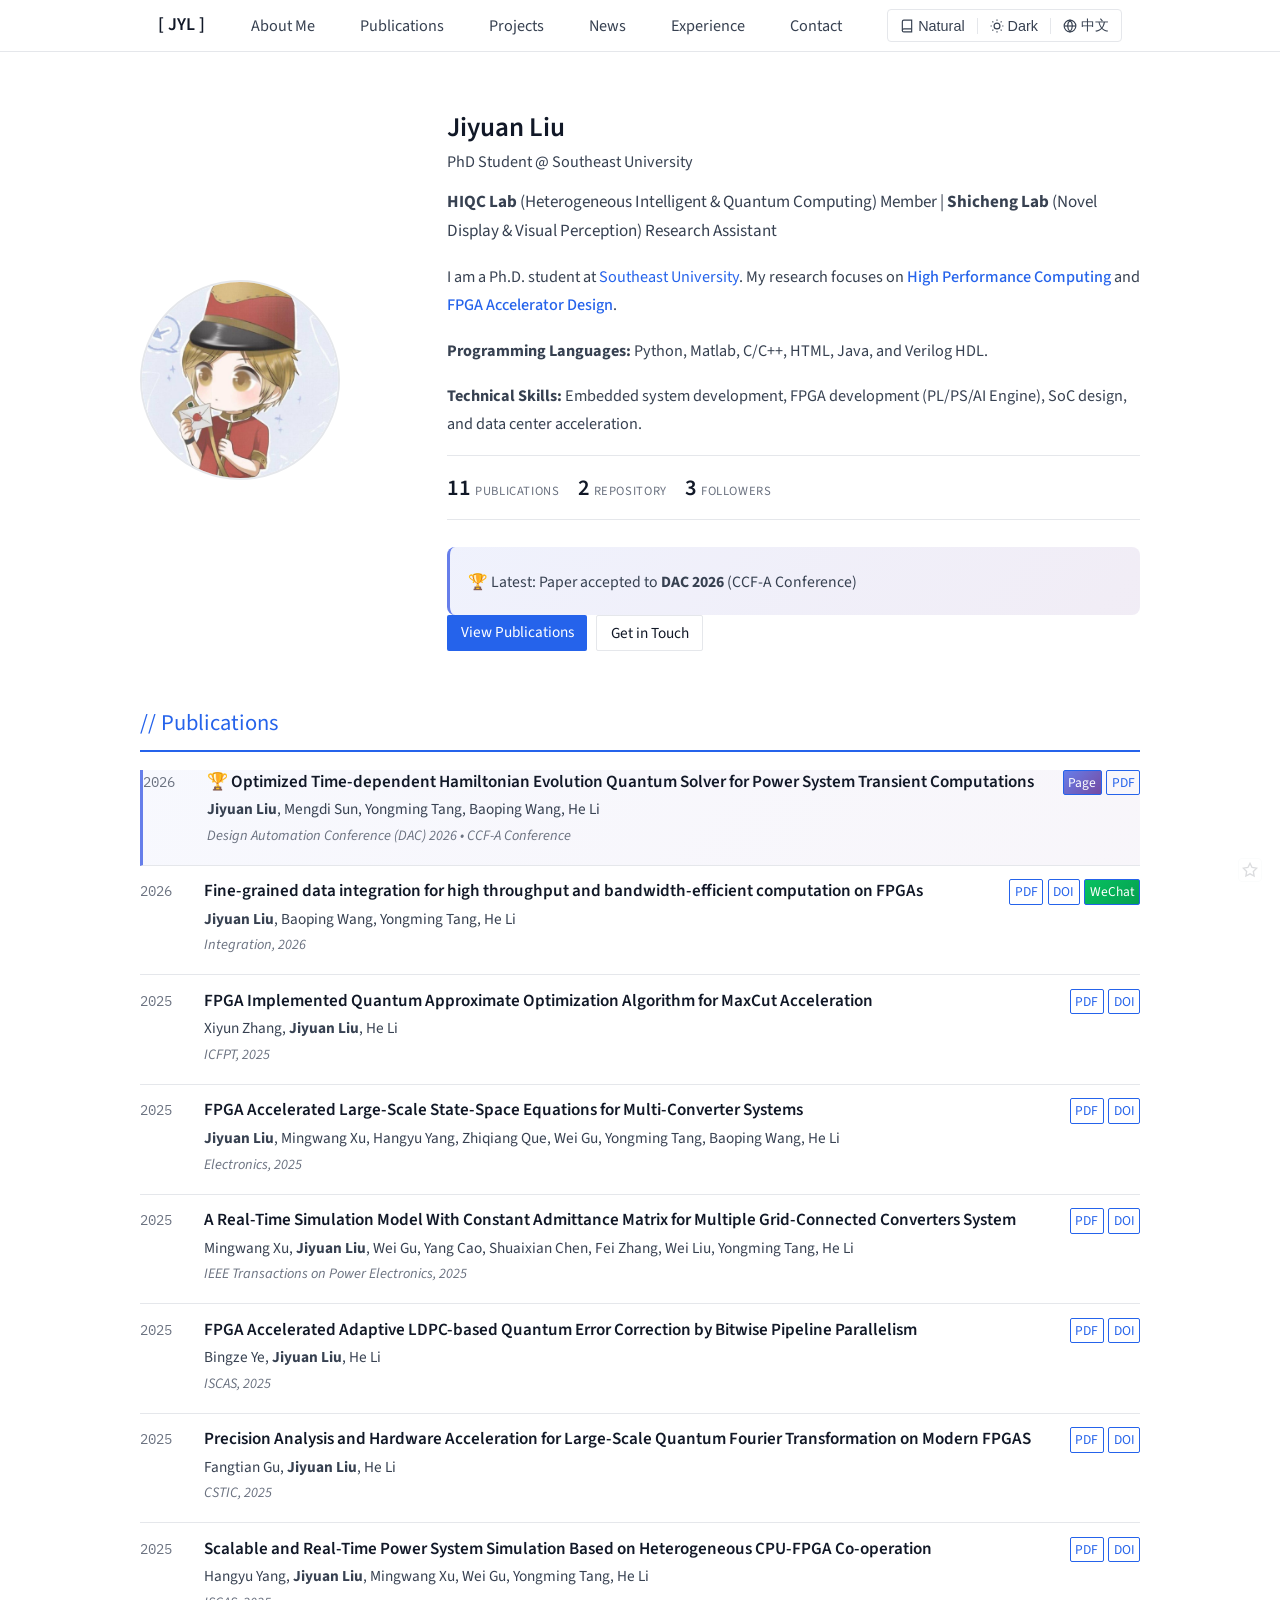
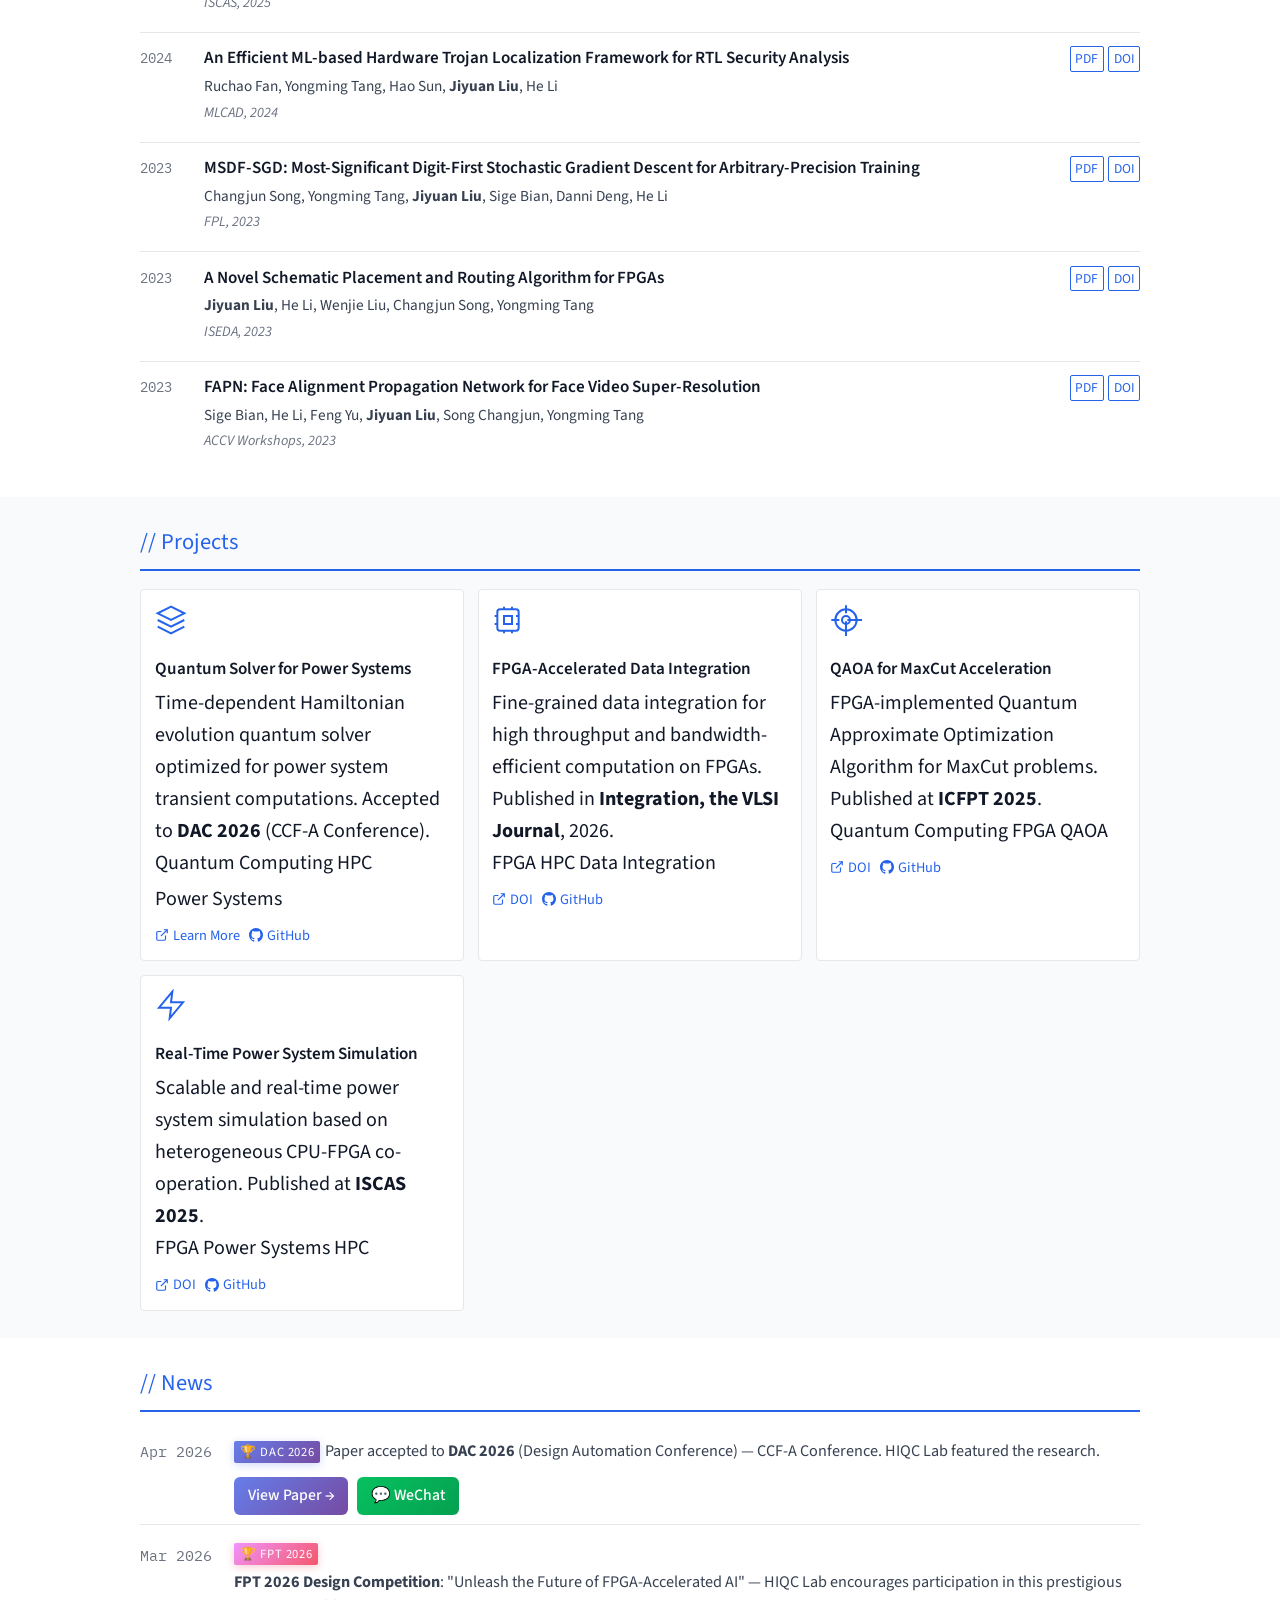
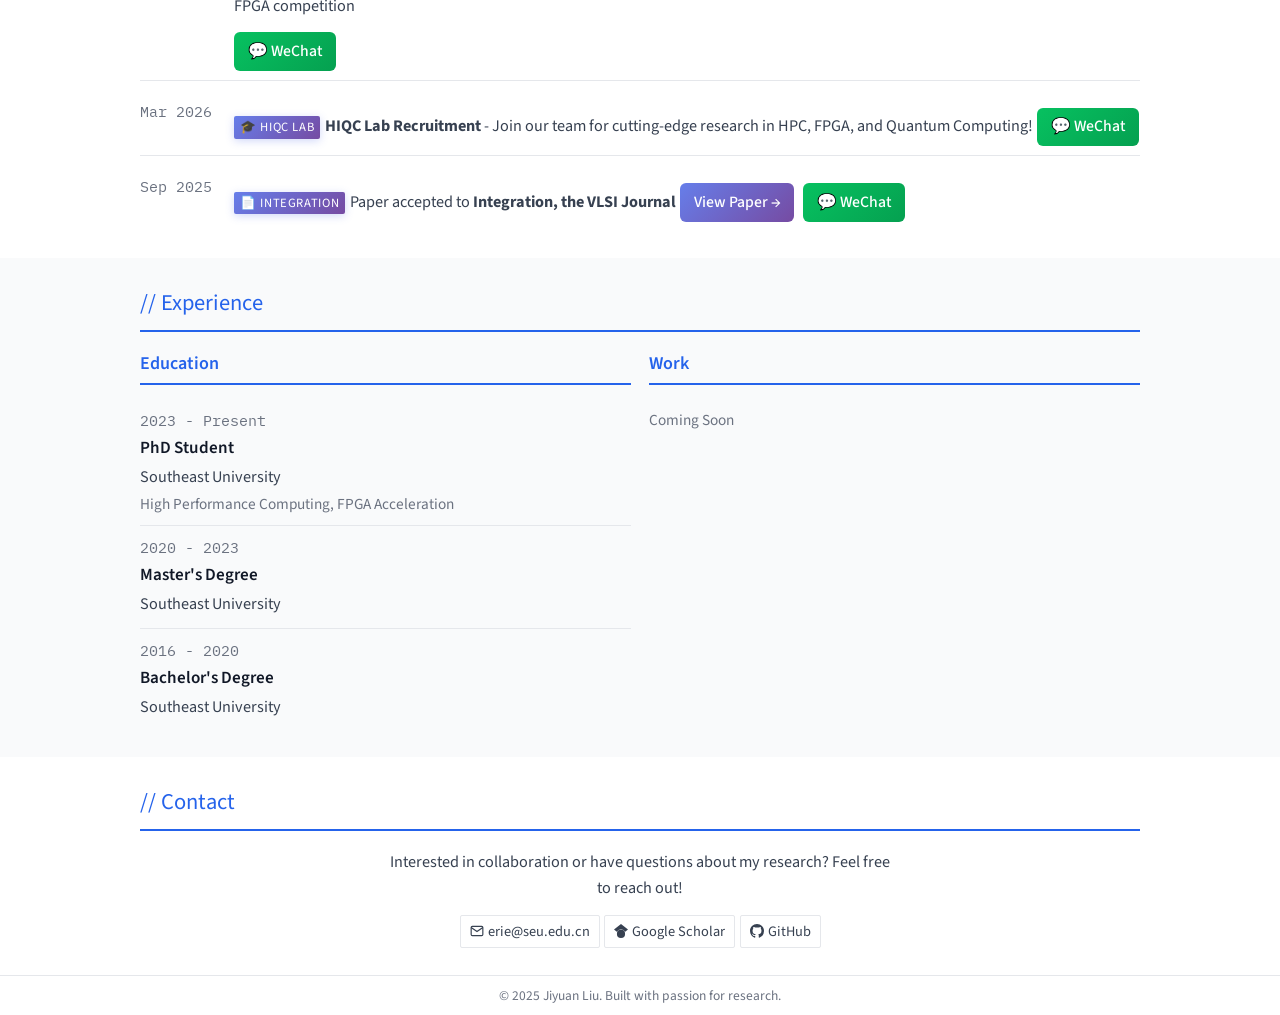
==== index.html @ 4f55545c "Update stats (2 repos, 3 followers) and add 4 project cards" ====
<!DOCTYPE html>
<html lang="en" data-theme="light">
<head>
    <meta charset="UTF-8">
    <meta name="viewport" content="width=device-width, initial-scale=1.0">
    <title>Jiyuan Liu | PhD Student @ Southeast University</title>
    <link rel="preconnect" href="https://fonts.googleapis.com">
    <link rel="preconnect" href="https://fonts.gstatic.com" crossorigin>
    <link id="google-fonts" rel="stylesheet" href="">
    <link rel="stylesheet" href="style-academic.css" id="theme-style">
<style>
/* Awards section hidden by default */
#awards {
    display: none;
}
#awards.show {
    display: block;
}
/* Secret toggle button - very subtle */
.awards-toggle {
    position: fixed;
    bottom: 1rem;
    right: 1rem;
    width: 24px;
    height: 24px;
    opacity: 0.15;
    cursor: pointer;
    z-index: 9999;
    transition: opacity var(--transition-base);
    background: var(--bg-primary);
    border: 1px solid var(--border-color);
    border-radius: 4px;
    display: flex;
    align-items: center;
    justify-content: center;
    font-size: 0.75rem;
    color: var(--text-primary);
}
.awards-toggle:hover {
    opacity: 0.5;
}
.awards-toggle svg {
    width: 16px;
    height: 16px;
}
.awards-list {
    display: grid;
    gap: 1.5rem;
    margin-top: 2rem;
}
.award-item {
    display: flex;
    gap: 2rem;
    padding: 1.5rem;
    background: var(--bg-card);
    border-radius: var(--radius-lg);
    border: 1px solid var(--border-color);
    transition: all var(--transition-base);
}
.award-item:hover {
    border-color: var(--accent-primary);
    box-shadow: var(--shadow-md);
    transform: translateX(4px);
}
.award-year {
    font-size: 0.875rem;
    font-weight: 600;
    color: var(--accent-primary);
    min-width: 80px;
    padding-top: 0.25rem;
}
.award-content {
    flex: 1;
}
.award-title {
    font-size: 1rem;
    font-weight: 600;
    color: var(--text-primary);
    margin-bottom: 0.5rem;
}
.award-level {
    font-size: 0.875rem;
    color: var(--text-secondary);
    padding: 0.25rem 0.75rem;
    background: linear-gradient(135deg, #f59e0b 0%, #d97706 100%);
    color: white;
    border-radius: 9999px;
    display: inline-block;
    font-weight: 500;
}
@media (max-width: 768px) {
    .award-item {
        flex-direction: column;
        gap: 1rem;
    }
    .award-year {
        min-width: auto;
    }
}
</style>
</head>
<body>
    <!-- Navigation -->
    <nav class="navbar">
        <div class="nav-container">
            <a href="#" class="nav-logo">
                <span class="logo-bracket">[</span>
                <span class="logo-text">JYL</span>
                <span class="logo-bracket">]</span>
            </a>
            <div class="nav-links">
                <a href="#about" data-i18n="nav-about">About Me</a>
                <a href="#publications" data-i18n="nav-publications">Publications</a>
                <a href="#projects" data-i18n="nav-projects">Projects</a>
                <a href="#news" data-i18n="nav-news">News</a>
                <a href="#experience" data-i18n="nav-experience">Experience</a>
                <a href="#contact" data-i18n="nav-contact">Contact</a>
            </div>
            <div class="nav-controls">
                <button class="nav-btn style-toggle" id="styleToggle" aria-label="Toggle style">
                    <svg class="nav-btn-icon" viewBox="0 0 24 24" fill="none" stroke="currentColor" stroke-width="2">
                        <path d="M4 19.5A2.5 2.5 0 0 1 6.5 17H20"/>
                        <path d="M6.5 2H20v20H6.5A2.5 2.5 0 0 1 4 19.5v-15A2.5 2.5 0 0 1 6.5 2z"/>
                    </svg>
                    <span class="nav-btn-label" id="styleLabel">Natural</span>
                </button>
                <span class="nav-divider"></span>
                <button class="nav-btn theme-toggle" id="themeToggle" aria-label="Toggle theme">
                    <svg class="nav-btn-icon sun-icon" viewBox="0 0 24 24" fill="none" stroke="currentColor" stroke-width="2">
                        <circle cx="12" cy="12" r="5"/>
                        <path d="M12 1v2M12 21v2M4.22 4.22l1.42 1.42M18.36 18.36l1.42 1.42M1 12h2M21 12h2M4.22 19.78l1.42-1.42M18.36 5.64l1.42-1.42"/>
                    </svg>
                    <svg class="nav-btn-icon moon-icon" viewBox="0 0 24 24" fill="none" stroke="currentColor" stroke-width="2">
                        <path d="M21 12.79A9 9 0 1 1 11.21 3 7 7 0 0 0 21 12.79z"/>
                    </svg>
                    <span class="nav-btn-label theme-label">Dark</span>
                </button>
                <span class="nav-divider"></span>
                <button class="nav-btn lang-toggle" id="langToggle" aria-label="Toggle language">
                    <svg class="nav-btn-icon" viewBox="0 0 24 24" fill="none" stroke="currentColor" stroke-width="2">
                        <circle cx="12" cy="12" r="10"/>
                        <line x1="2" y1="12" x2="22" y2="12"/>
                        <path d="M12 2a15.3 15.3 0 0 1 4 10 15.3 15.3 0 0 1-4 10 15.3 15.3 0 0 1-4-10 15.3 15.3 0 0 1 4-10z"/>
                    </svg>
                    <span class="nav-btn-label lang-label">中文</span>
                </button>
            </div>
        </div>
    </nav>

    <!-- Hero / About Section -->
    <section id="about" class="hero">
        <div class="hero-bg">
            <div class="grid-overlay"></div>
            <div class="gradient-orb orb-1"></div>
            <div class="gradient-orb orb-2"></div>
        </div>
        <div class="hero-content">
            <div class="hero-text">
                <p class="hero-greeting" data-i18n="hero-greeting">Hello, I'm</p>
                <h1 class="hero-name">Jiyuan Liu</h1>
                <p class="hero-title" data-i18n="hero-title">PhD Student @ <span data-i18n="seu">Southeast University</span></p>
                <p class="hero-description" style="margin-top: 0.5rem; font-size: 0.95rem;" data-i18n="hero-lab">
                    Member of <strong>HIQC Lab</strong> (Heterogeneous Intelligent & Quantum Computing) | 
                    Research Assistant at <strong>Shicheng Lab</strong> (Novel Display & Visual Perception)
                </p>
                <p class="hero-description" data-i18n="about-research">
                    I am a Ph.D. student at <a href="https://www.seu.edu.cn/" target="_blank"><span data-i18n="seu">Southeast University</span></a>.
                    My research focuses on <span class="highlight">High Performance Computing</span> and 
                    <span class="highlight">FPGA Accelerator Design</span>.
                </p>
                <p class="hero-description" data-i18n="about-languages">
                    <strong>Programming Languages:</strong> Python, Matlab, C/C++, HTML, Java, and Verilog HDL.
                </p>
                <p class="hero-description" data-i18n="about-skills">
                    <strong>Technical Skills:</strong> Embedded system development, FPGA development (PL/PS/AI Engine), 
                    SoC design, and data center acceleration.
                </p>
                <div class="hero-stats">
                    <div class="stat">
                        <span class="stat-number">11</span>
                        <span class="stat-label" data-i18n="stat-publications">Publications</span>
                    </div>
                    <div class="stat">
                        <span class="stat-number">2</span>
                        <span class="stat-label" data-i18n="stat-repository">Repositories</span>
                    </div>
                    <div class="stat">
                        <span class="stat-number">3</span>
                        <span class="stat-label">Followers</span>
                    </div>
                </div>
                <div style="margin-top: 1.5rem; padding: 1rem; background: linear-gradient(135deg, rgba(102,126,234,0.1) 0%, rgba(118,75,162,0.1) 100%); border-radius: 8px; border-left: 3px solid #667eea;">
                    <span style="font-size: 0.875rem; color: var(--text-secondary);">
                        🏆 Latest: Paper accepted to <strong>DAC 2026</strong> (CCF-A Conference)
                    </span>
                </div>
                <div class="hero-cta">
                    <a href="#publications" class="btn btn-primary" data-i18n="btn-publications">View Publications</a>
                    <a href="#contact" class="btn btn-secondary" data-i18n="btn-contact">Get in Touch</a>
                </div>
            </div>
            <div class="hero-image">
                <div class="image-frame">
                    <img src="images/profile.jpeg" alt="Jiyuan Liu" class="profile-photo">
                </div>
            </div>
        </div>

        <!-- About Cards Grid -->
        <div class="about-cards">
            <!-- Research Interests Card -->
            <div class="about-card">
                <div class="about-card-header">
                    <svg class="about-card-icon" viewBox="0 0 24 24" fill="none" stroke="currentColor" stroke-width="1.5">
                        <path d="M9.663 17h4.673M12 3v1m6.364 1.636l-.707.707M21 12h-1M4 12H3m3.343-5.657l-.707-.707m2.828 9.9a5 5 0 117.072 0l-.548.547A3.374 3.374 0 0014 18.469V19a2 2 0 11-4 0v-.531c0-.895-.356-1.754-.988-2.386l-.548-.547z"/>
                    </svg>
                    <h3 data-i18n="research-interests">Research Interests</h3>
                </div>
                <div class="about-card-content">
                    <span class="interest-tag">High Performance Computing</span>
                    <span class="interest-tag">FPGA Acceleration</span>
                    <span class="interest-tag">Quantum Computing</span>
                    <span class="interest-tag">EDA & DAC</span>
                    <span class="interest-tag">Embedded Systems</span>
                    <span class="interest-tag">SoC Design</span>
                    <span class="interest-tag" style="background: linear-gradient(135deg, #667eea 0%, #764ba2 100%);">HIQC Lab</span>
                </div>
            </div>

            <!-- Links Card -->
            <div class="about-card">
                <div class="about-card-header">
                    <svg class="about-card-icon" viewBox="0 0 24 24" fill="none" stroke="currentColor" stroke-width="1.5">
                        <path d="M13.828 10.172a4 4 0 00-5.656 0l-4 4a4 4 0 105.656 5.656l1.102-1.101m-.758-4.899a4 4 0 005.656 0l4-4a4 4 0 00-5.656-5.656l-1.1 1.1"/>
                    </svg>
                    <h3 data-i18n="academic-links">Academic Links</h3>
                </div>
                <div class="about-card-content links-list">
                    <a href="https://scholar.google.com/citations?view_op=list_works&hl=zh-CN&user=_SWfcP4AAAAJ" class="academic-link" target="_blank">
                        <svg viewBox="0 0 24 24" fill="currentColor"><path d="M12 24a7 7 0 110-14 7 7 0 010 14zm0-24L0 9.5l4.838 3.94A8 8 0 0112 9a8 8 0 017.162 4.44L24 9.5z"/></svg>
                        <span data-i18n="google-scholar">Google Scholar</span>
                    </a>
                    <a href="https://github.com/Eriemon" class="academic-link" target="_blank">
                        <svg viewBox="0 0 24 24" fill="currentColor"><path d="M12 0C5.374 0 0 5.373 0 12c0 5.302 3.438 9.8 8.207 11.387.599.111.793-.261.793-.577v-2.234c-3.338.726-4.033-1.416-4.033-1.416-.546-1.387-1.333-1.756-1.333-1.756-1.089-.745.083-.729.083-.729 1.205.084 1.839 1.237 1.839 1.237 1.07 1.834 2.807 1.304 3.492.997.107-.775.418-1.305.762-1.604-2.665-.305-5.467-1.334-5.467-5.931 0-1.311.469-2.381 1.236-3.221-.124-.303-.535-1.524.117-3.176 0 0 1.008-.322 3.301 1.23A11.509 11.509 0 0112 5.803c1.02.005 2.047.138 3.006.404 2.291-1.552 3.297-1.23 3.297-1.23.653 1.653.242 2.874.118 3.176.77.84 1.235 1.911 1.235 3.221 0 4.609-2.807 5.624-5.479 5.921.43.372.823 1.102.823 2.222v3.293c0 .319.192.694.801.576C20.566 21.797 24 17.3 24 12c0-6.627-5.373-12-12-12z"/></svg>
                        GitHub
                    </a>
                    <a href="https://orcid.org/0009-0000-9034-6811" class="academic-link" target="_blank">
                        <svg viewBox="0 0 24 24" fill="currentColor"><path d="M12 0C5.372 0 0 5.372 0 12s5.372 12 12 12 12-5.372 12-12S18.628 0 12 0zM7.369 4.378c.525 0 .947.431.947.947s-.422.947-.947.947a.95.95 0 01-.947-.947c0-.525.422-.947.947-.947zm-.722 3.038h1.444v10.041H6.647V7.416zm3.562 0h1.389v1.444h.028c.194-.481.947-1.528 2.194-1.528 1.528 0 2.833.947 2.833 3.472v6.653h-1.444v-6.125c0-1.194-.422-2.014-1.5-2.014-1.028 0-1.639.694-1.917 1.361-.083.194-.111.472-.111.75v6.028H10.209V7.416z"/></svg>
                        ORCID
                    </a>
                </div>
            </div>
        </div>

        <!-- Scroll Down Arrow -->
        <a href="#publications" class="scroll-arrow" aria-label="Scroll to publications">
            <svg viewBox="0 0 24 24" fill="none" stroke="currentColor" stroke-width="2">
                <path d="M12 5v14M5 12l7 7 7-7"/>
            </svg>
        </a>
    </section>

    <!-- Publications Section -->
    <section id="publications" class="section">
        <div class="section-container">
            <h2 class="section-title">
                <span class="title-icon" data-i18n="title-publications">// Publications</span>
            </h2>
            <div class="publications-list">
                <article class="pub-card" data-year="2026" style="border-left: 3px solid #667eea; background: linear-gradient(135deg, rgba(102,126,234,0.05) 0%, rgba(118,75,162,0.05) 100%);">
                    <div class="pub-year">2026</div>
                    <div class="pub-content">
                        <div class="pub-header">
                            <h3 class="pub-title">
                                🏆 Optimized Time-dependent Hamiltonian Evolution Quantum Solver for Power System Transient Computations
                            </h3>
                            <div class="pub-links">
                                <a href="dac2026.html" class="pub-link" style="background: linear-gradient(135deg, #667eea 0%, #764ba2 100%); color: white !important;">Page</a>
                                <a href="#contact" class="pub-link">PDF</a>
                            </div>
                        </div>
                        <p class="pub-authors"><strong>Jiyuan Liu</strong>, Mengdi Sun, Yongming Tang, Baoping Wang, He Li</p>
                        <p class="pub-venue">Design Automation Conference (DAC) 2026 • CCF-A Conference</p>
                    </div>
                </article>
                
<article class="pub-card" data-year="2026">
                    <div class="pub-year">2026</div>
                    <div class="pub-content">
                        <div class="pub-header">
                            <h3 class="pub-title">Fine-grained data integration for high throughput and bandwidth-efficient computation on FPGAs</h3>
                            <div class="pub-links">
                                <a href="https://doi.org/10.1016/j.vlsi.2025.102563" class="pub-link" target="_blank">PDF</a>
                                <a href="https://doi.org/10.1016/j.vlsi.2025.102563" class="pub-link" target="_blank">DOI</a>
                                <a href="https://mp.weixin.qq.com/s/zQoTi5I1l1Cge7D6lGn5MQ" class="pub-link" target="_blank" style="background: linear-gradient(135deg, #07c160 0%, #05a050 100%); color: white !important;">WeChat</a>
                            </div>
                        </div>
                        <p class="pub-authors"><strong>Jiyuan Liu</strong>, Baoping Wang, Yongming Tang, He Li</p>
                        <p class="pub-venue">Integration, 2026</p>
                    </div>
                </article>
                
                <article class="pub-card" data-year="2025">
                    <div class="pub-year">2025</div>
                    <div class="pub-content">
                        <div class="pub-header">
                            <h3 class="pub-title">FPGA Implemented Quantum Approximate Optimization Algorithm for MaxCut Acceleration</h3>
                            <div class="pub-links">
                                <a href="https://doi.org/10.1109/icfpt67023.2025.00049" class="pub-link" target="_blank">PDF</a>
                                <a href="https://doi.org/10.1109/icfpt67023.2025.00049" class="pub-link" target="_blank">DOI</a>
                            </div>
                        </div>
                        <p class="pub-authors">Xiyun Zhang, <strong>Jiyuan Liu</strong>, He Li</p>
                        <p class="pub-venue">ICFPT, 2025</p>
                    </div>
                </article>
                
                <article class="pub-card" data-year="2025">
                    <div class="pub-year">2025</div>
                    <div class="pub-content">
                        <div class="pub-header">
                            <h3 class="pub-title">FPGA Accelerated Large-Scale State-Space Equations for Multi-Converter Systems</h3>
                            <div class="pub-links">
                                <a href="https://doi.org/10.3390/electronics14193966" class="pub-link" target="_blank">PDF</a>
                                <a href="https://doi.org/10.3390/electronics14193966" class="pub-link" target="_blank">DOI</a>
                            </div>
                        </div>
                        <p class="pub-authors"><strong>Jiyuan Liu</strong>, Mingwang Xu, Hangyu Yang, Zhiqiang Que, Wei Gu, Yongming Tang, Baoping Wang, He Li</p>
                        <p class="pub-venue">Electronics, 2025</p>
                    </div>
                </article>
                
                <article class="pub-card" data-year="2025">
                    <div class="pub-year">2025</div>
                    <div class="pub-content">
                        <div class="pub-header">
                            <h3 class="pub-title">A Real-Time Simulation Model With Constant Admittance Matrix for Multiple Grid-Connected Converters System</h3>
                            <div class="pub-links">
                                <a href="https://doi.org/10.1109/TPEL.2025.3576605" class="pub-link" target="_blank">PDF</a>
                                <a href="https://doi.org/10.1109/TPEL.2025.3576605" class="pub-link" target="_blank">DOI</a>
                            </div>
                        </div>
                        <p class="pub-authors">Mingwang Xu, <strong>Jiyuan Liu</strong>, Wei Gu, Yang Cao, Shuaixian Chen, Fei Zhang, Wei Liu, Yongming Tang, He Li</p>
                        <p class="pub-venue">IEEE Transactions on Power Electronics, 2025</p>
                    </div>
                </article>
                
                <article class="pub-card" data-year="2025">
                    <div class="pub-year">2025</div>
                    <div class="pub-content">
                        <div class="pub-header">
                            <h3 class="pub-title">FPGA Accelerated Adaptive LDPC-based Quantum Error Correction by Bitwise Pipeline Parallelism</h3>
                            <div class="pub-links">
                                <a href="https://doi.org/10.1109/iscas56072.2025.11044052" class="pub-link" target="_blank">PDF</a>
                                <a href="https://doi.org/10.1109/iscas56072.2025.11044052" class="pub-link" target="_blank">DOI</a>
                            </div>
                        </div>
                        <p class="pub-authors">Bingze Ye, <strong>Jiyuan Liu</strong>, He Li</p>
                        <p class="pub-venue">ISCAS, 2025</p>
                    </div>
                </article>
                
                <article class="pub-card" data-year="2025">
                    <div class="pub-year">2025</div>
                    <div class="pub-content">
                        <div class="pub-header">
                            <h3 class="pub-title">Precision Analysis and Hardware Acceleration for Large-Scale Quantum Fourier Transformation on Modern FPGAS</h3>
                            <div class="pub-links">
                                <a href="https://doi.org/10.1109/CSTIC64481.2025.11017853" class="pub-link" target="_blank">PDF</a>
                                <a href="https://doi.org/10.1109/CSTIC64481.2025.11017853" class="pub-link" target="_blank">DOI</a>
                            </div>
                        </div>
                        <p class="pub-authors">Fangtian Gu, <strong>Jiyuan Liu</strong>, He Li</p>
                        <p class="pub-venue">CSTIC, 2025</p>
                    </div>
                </article>
                
                <article class="pub-card" data-year="2025">
                    <div class="pub-year">2025</div>
                    <div class="pub-content">
                        <div class="pub-header">
                            <h3 class="pub-title">Scalable and Real-Time Power System Simulation Based on Heterogeneous CPU-FPGA Co-operation</h3>
                            <div class="pub-links">
                                <a href="https://doi.org/10.1109/iscas56072.2025.11043656" class="pub-link" target="_blank">PDF</a>
                                <a href="https://doi.org/10.1109/iscas56072.2025.11043656" class="pub-link" target="_blank">DOI</a>
                            </div>
                        </div>
                        <p class="pub-authors">Hangyu Yang, <strong>Jiyuan Liu</strong>, Mingwang Xu, Wei Gu, Yongming Tang, He Li</p>
                        <p class="pub-venue">ISCAS, 2025</p>
                    </div>
                </article>
                
                <article class="pub-card" data-year="2024">
                    <div class="pub-year">2024</div>
                    <div class="pub-content">
                        <div class="pub-header">
                            <h3 class="pub-title">An Efficient ML-based Hardware Trojan Localization Framework for RTL Security Analysis</h3>
                            <div class="pub-links">
                                <a href="https://doi.org/10.1145/3670474.3685955" class="pub-link" target="_blank">PDF</a>
                                <a href="https://doi.org/10.1145/3670474.3685955" class="pub-link" target="_blank">DOI</a>
                            </div>
                        </div>
                        <p class="pub-authors">Ruchao Fan, Yongming Tang, Hao Sun, <strong>Jiyuan Liu</strong>, He Li</p>
                        <p class="pub-venue">MLCAD, 2024</p>
                    </div>
                </article>
                
                <article class="pub-card" data-year="2023">
                    <div class="pub-year">2023</div>
                    <div class="pub-content">
                        <div class="pub-header">
                            <h3 class="pub-title">MSDF-SGD: Most-Significant Digit-First Stochastic Gradient Descent for Arbitrary-Precision Training</h3>
                            <div class="pub-links">
                                <a href="https://doi.org/10.1109/fpl60245.2023.00030" class="pub-link" target="_blank">PDF</a>
                                <a href="https://doi.org/10.1109/fpl60245.2023.00030" class="pub-link" target="_blank">DOI</a>
                            </div>
                        </div>
                        <p class="pub-authors">Changjun Song, Yongming Tang, <strong>Jiyuan Liu</strong>, Sige Bian, Danni Deng, He Li</p>
                        <p class="pub-venue">FPL, 2023</p>
                    </div>
                </article>
                
                <article class="pub-card" data-year="2023">
                    <div class="pub-year">2023</div>
                    <div class="pub-content">
                        <div class="pub-header">
                            <h3 class="pub-title">A Novel Schematic Placement and Routing Algorithm for FPGAs</h3>
                            <div class="pub-links">
                                <a href="https://doi.org/10.1109/iseda59274.2023.10218719" class="pub-link" target="_blank">PDF</a>
                                <a href="https://doi.org/10.1109/iseda59274.2023.10218719" class="pub-link" target="_blank">DOI</a>
                            </div>
                        </div>
                        <p class="pub-authors"><strong>Jiyuan Liu</strong>, He Li, Wenjie Liu, Changjun Song, Yongming Tang</p>
                        <p class="pub-venue">ISEDA, 2023</p>
                    </div>
                </article>
                
                <article class="pub-card" data-year="2023">
                    <div class="pub-year">2023</div>
                    <div class="pub-content">
                        <div class="pub-header">
                            <h3 class="pub-title">FAPN: Face Alignment Propagation Network for Face Video Super-Resolution</h3>
                            <div class="pub-links">
                                <a href="https://doi.org/10.1007/978-3-031-27066-6_1" class="pub-link" target="_blank">PDF</a>
                                <a href="https://doi.org/10.1007/978-3-031-27066-6_1" class="pub-link" target="_blank">DOI</a>
                            </div>
                        </div>
                        <p class="pub-authors">Sige Bian, He Li, Feng Yu, <strong>Jiyuan Liu</strong>, Song Changjun, Yongming Tang</p>
                        <p class="pub-venue">ACCV Workshops, 2023</p>
                    </div>
                </article>
                
            </div>
        </div>
    </section>

    <!-- Projects Section -->
    <section id="projects" class="section section-alt">
        <div class="section-container">
            <h2 class="section-title">
                <span class="title-icon" data-i18n="title-projects">// Projects</span>
            </h2>
            <div class="projects-grid">
                <!-- Project 1: Quantum Solver -->
                <div class="project-card">
                    <div class="project-header">
                        <svg class="project-icon" viewBox="0 0 24 24" fill="none" stroke="currentColor" stroke-width="1.5">
                            <path d="M12 2L2 7l10 5 10-5-10-5zM2 17l10 5 10-5M2 12l10 5 10-5"/>
                        </svg>
                        <h3 class="project-title">Quantum Solver for Power Systems</h3>
                    </div>
                    <p class="project-description">
                        Time-dependent Hamiltonian evolution quantum solver optimized for power system transient computations.
                        Accepted to <strong>DAC 2026</strong> (CCF-A Conference).
                    </p>
                    <div class="project-tags">
                        <span class="project-tag">Quantum Computing</span>
                        <span class="project-tag">HPC</span>
                        <span class="project-tag">Power Systems</span>
                    </div>
                    <div class="project-links">
                        <a href="dac2026.html" class="project-link">
                            <svg viewBox="0 0 24 24" fill="none" stroke="currentColor" stroke-width="2">
                                <path d="M18 13v6a2 2 0 01-2 2H5a2 2 0 01-2-2V8a2 2 0 012-2h6"/>
                                <polyline points="15 3 21 3 21 9"/>
                                <line x1="10" y1="14" x2="21" y2="3"/>
                            </svg>
                            <span>Learn More</span>
                        </a>
                        <a href="https://github.com/Eriemon" target="_blank" class="project-link">
                            <svg viewBox="0 0 24 24" fill="currentColor">
                                <path d="M12 0C5.374 0 0 5.373 0 12c0 5.302 3.438 9.8 8.207 11.387.599.111.793-.261.793-.577v-2.234c-3.338.726-4.033-1.416-4.033-1.416-.546-1.387-1.333-1.756-1.333-1.756-1.089-.745.083-.729.083-.729 1.205.084 1.839 1.237 1.839 1.237 1.07 1.834 2.807 1.304 3.492.997.107-.775.418-1.305.762-1.604-2.665-.305-5.467-1.334-5.467-5.931 0-1.311.469-2.381 1.236-3.221-.124-.303-.535-1.524.117-3.176 0 0 1.008-.322 3.301 1.23A11.509 11.509 0 0112 5.803c1.02.005 2.047.138 3.006.404 2.291-1.552 3.297-1.23 3.297-1.23.653 1.653.242 2.874.118 3.176.77.84 1.235 1.911 1.235 3.221 0 4.609-2.807 5.624-5.479 5.921.43.372.823 1.102.823 2.222v3.293c0 .319.192.694.801.576C20.566 21.797 24 17.3 24 12c0-6.627-5.373-12-12-12z"/>
                            </svg>
                            <span>GitHub</span>
                        </a>
                    </div>
                </div>

                <!-- Project 2: FPGA Acceleration -->
                <div class="project-card">
                    <div class="project-header">
                        <svg class="project-icon" viewBox="0 0 24 24" fill="none" stroke="currentColor" stroke-width="1.5">
                            <rect x="4" y="4" width="16" height="16" rx="2"/>
                            <path d="M9 9h6v6H9z"/>
                            <path d="M9 4V2m6 2V2m-6 20v-2m6 2v-2M4 9H2m2 6H2m18-6h-2m2 6h-2"/>
                        </svg>
                        <h3 class="project-title">FPGA-Accelerated Data Integration</h3>
                    </div>
                    <p class="project-description">
                        Fine-grained data integration for high throughput and bandwidth-efficient computation on FPGAs.
                        Published in <strong>Integration, the VLSI Journal</strong>, 2026.
                    </p>
                    <div class="project-tags">
                        <span class="project-tag">FPGA</span>
                        <span class="project-tag">HPC</span>
                        <span class="project-tag">Data Integration</span>
                    </div>
                    <div class="project-links">
                        <a href="https://doi.org/10.1016/j.vlsi.2025.102563" target="_blank" class="project-link">
                            <svg viewBox="0 0 24 24" fill="none" stroke="currentColor" stroke-width="2">
                                <path d="M18 13v6a2 2 0 01-2 2H5a2 2 0 01-2-2V8a2 2 0 012-2h6"/>
                                <polyline points="15 3 21 3 21 9"/>
                                <line x1="10" y1="14" x2="21" y2="3"/>
                            </svg>
                            <span>DOI</span>
                        </a>
                        <a href="https://github.com/Eriemon" target="_blank" class="project-link">
                            <svg viewBox="0 0 24 24" fill="currentColor">
                                <path d="M12 0C5.374 0 0 5.373 0 12c0 5.302 3.438 9.8 8.207 11.387.599.111.793-.261.793-.577v-2.234c-3.338.726-4.033-1.416-4.033-1.416-.546-1.387-1.333-1.756-1.333-1.756-1.089-.745.083-.729.083-.729 1.205.084 1.839 1.237 1.839 1.237 1.07 1.834 2.807 1.304 3.492.997.107-.775.418-1.305.762-1.604-2.665-.305-5.467-1.334-5.467-5.931 0-1.311.469-2.381 1.236-3.221-.124-.303-.535-1.524.117-3.176 0 0 1.008-.322 3.301 1.23A11.509 11.509 0 0112 5.803c1.02.005 2.047.138 3.006.404 2.291-1.552 3.297-1.23 3.297-1.23.653 1.653.242 2.874.118 3.176.77.84 1.235 1.911 1.235 3.221 0 4.609-2.807 5.624-5.479 5.921.43.372.823 1.102.823 2.222v3.293c0 .319.192.694.801.576C20.566 21.797 24 17.3 24 12c0-6.627-5.373-12-12-12z"/>
                            </svg>
                            <span>GitHub</span>
                        </a>
                    </div>
                </div>

                <!-- Project 3: QAOA for MaxCut -->
                <div class="project-card">
                    <div class="project-header">
                        <svg class="project-icon" viewBox="0 0 24 24" fill="none" stroke="currentColor" stroke-width="1.5">
                            <circle cx="12" cy="12" r="3"/>
                            <path d="M12 1v6m0 6v12M1 12h6m6 0h12"/>
                            <circle cx="12" cy="12" r="8"/>
                        </svg>
                        <h3 class="project-title">QAOA for MaxCut Acceleration</h3>
                    </div>
                    <p class="project-description">
                        FPGA-implemented Quantum Approximate Optimization Algorithm for MaxCut problems.
                        Published at <strong>ICFPT 2025</strong>.
                    </p>
                    <div class="project-tags">
                        <span class="project-tag">Quantum Computing</span>
                        <span class="project-tag">FPGA</span>
                        <span class="project-tag">QAOA</span>
                    </div>
                    <div class="project-links">
                        <a href="https://doi.org/10.1109/icfpt67023.2025.00049" target="_blank" class="project-link">
                            <svg viewBox="0 0 24 24" fill="none" stroke="currentColor" stroke-width="2">
                                <path d="M18 13v6a2 2 0 01-2 2H5a2 2 0 01-2-2V8a2 2 0 012-2h6"/>
                                <polyline points="15 3 21 3 21 9"/>
                                <line x1="10" y1="14" x2="21" y2="3"/>
                            </svg>
                            <span>DOI</span>
                        </a>
                        <a href="https://github.com/Eriemon" target="_blank" class="project-link">
                            <svg viewBox="0 0 24 24" fill="currentColor">
                                <path d="M12 0C5.374 0 0 5.373 0 12c0 5.302 3.438 9.8 8.207 11.387.599.111.793-.261.793-.577v-2.234c-3.338.726-4.033-1.416-4.033-1.416-.546-1.387-1.333-1.756-1.333-1.756-1.089-.745.083-.729.083-.729 1.205.084 1.839 1.237 1.839 1.237 1.07 1.834 2.807 1.304 3.492.997.107-.775.418-1.305.762-1.604-2.665-.305-5.467-1.334-5.467-5.931 0-1.311.469-2.381 1.236-3.221-.124-.303-.535-1.524.117-3.176 0 0 1.008-.322 3.301 1.23A11.509 11.509 0 0112 5.803c1.02.005 2.047.138 3.006.404 2.291-1.552 3.297-1.23 3.297-1.23.653 1.653.242 2.874.118 3.176.77.84 1.235 1.911 1.235 3.221 0 4.609-2.807 5.624-5.479 5.921.43.372.823 1.102.823 2.222v3.293c0 .319.192.694.801.576C20.566 21.797 24 17.3 24 12c0-6.627-5.373-12-12-12z"/>
                            </svg>
                            <span>GitHub</span>
                        </a>
                    </div>
                </div>

                <!-- Project 4: Power System Simulation -->
                <div class="project-card">
                    <div class="project-header">
                        <svg class="project-icon" viewBox="0 0 24 24" fill="none" stroke="currentColor" stroke-width="1.5">
                            <path d="M13 2L3 14h9l-1 8 10-12h-9l1-8z"/>
                        </svg>
                        <h3 class="project-title">Real-Time Power System Simulation</h3>
                    </div>
                    <p class="project-description">
                        Scalable and real-time power system simulation based on heterogeneous CPU-FPGA co-operation.
                        Published at <strong>ISCAS 2025</strong>.
                    </p>
                    <div class="project-tags">
                        <span class="project-tag">FPGA</span>
                        <span class="project-tag">Power Systems</span>
                        <span class="project-tag">HPC</span>
                    </div>
                    <div class="project-links">
                        <a href="https://doi.org/10.1109/iscas56072.2025.11043656" target="_blank" class="project-link">
                            <svg viewBox="0 0 24 24" fill="none" stroke="currentColor" stroke-width="2">
                                <path d="M18 13v6a2 2 0 01-2 2H5a2 2 0 01-2-2V8a2 2 0 012-2h6"/>
                                <polyline points="15 3 21 3 21 9"/>
                                <line x1="10" y1="14" x2="21" y2="3"/>
                            </svg>
                            <span>DOI</span>
                        </a>
                        <a href="https://github.com/Eriemon" target="_blank" class="project-link">
                            <svg viewBox="0 0 24 24" fill="currentColor">
                                <path d="M12 0C5.374 0 0 5.373 0 12c0 5.302 3.438 9.8 8.207 11.387.599.111.793-.261.793-.577v-2.234c-3.338.726-4.033-1.416-4.033-1.416-.546-1.387-1.333-1.756-1.333-1.756-1.089-.745.083-.729.083-.729 1.205.084 1.839 1.237 1.839 1.237 1.07 1.834 2.807 1.304 3.492.997.107-.775.418-1.305.762-1.604-2.665-.305-5.467-1.334-5.467-5.931 0-1.311.469-2.381 1.236-3.221-.124-.303-.535-1.524.117-3.176 0 0 1.008-.322 3.301 1.23A11.509 11.509 0 0112 5.803c1.02.005 2.047.138 3.006.404 2.291-1.552 3.297-1.23 3.297-1.23.653 1.653.242 2.874.118 3.176.77.84 1.235 1.911 1.235 3.221 0 4.609-2.807 5.624-5.479 5.921.43.372.823 1.102.823 2.222v3.293c0 .319.192.694.801.576C20.566 21.797 24 17.3 24 12c0-6.627-5.373-12-12-12z"/>
                            </svg>
                            <span>GitHub</span>
                        </a>
                    </div>
                </div>
            </div>
        </div>
    </section>

    <!-- News Section -->
    <section id="news" class="section">
        <div class="section-container">
            <h2 class="section-title">
                <span class="title-icon" data-i18n="title-news">// News</span>
            </h2>
            <div class="news-timeline">
                <div class="news-item">
                    <div class="news-date">Apr 2026</div>
                    <div class="news-content">
                        <span class="news-badge" style="background: linear-gradient(135deg, #667eea 0%, #764ba2 100%); box-shadow: 0 2px 8px rgba(102,126,234,0.3);">🏆 DAC 2026</span>
                        <span class="news-text">Paper accepted to <strong>DAC 2026</strong> (Design Automation Conference) — CCF-A Conference. HIQC Lab featured the research.</span>
                        <div style="margin-top: 0.5rem; display: flex; gap: 0.5rem; flex-wrap: wrap;">
                            <a href="#publications" style="display: inline-block; padding: 0.375rem 0.75rem; background: linear-gradient(135deg, #667eea 0%, #764ba2 100%); color: white; border-radius: 6px; text-decoration: none; font-size: 0.875rem; font-weight: 500;">View Paper →</a>
                            <a href="https://mp.weixin.qq.com/s/ne6uq4ACEIme2FUSr6zw4A" target="_blank" style="display: inline-block; padding: 0.375rem 0.75rem; background: linear-gradient(135deg, #07c160 0%, #05a050 100%); color: white; border-radius: 6px; text-decoration: none; font-size: 0.875rem; font-weight: 500;">💬 WeChat</a>
                        </div>
                    </div>
                </div>
                
                <div class="news-item">
                    <div class="news-date">Mar 2026</div>
                    <div class="news-content">
                        <span class="news-badge" style="background: linear-gradient(135deg, #f093fb 0%, #f5576c 100%); box-shadow: 0 2px 8px rgba(245,87,108,0.3);">🏆 FPT 2026</span>
                        <span class="news-text"><strong>FPT 2026 Design Competition</strong>: "Unleash the Future of FPGA-Accelerated AI" — HIQC Lab encourages participation in this prestigious FPGA competition</span>
                        <div style="margin-top: 0.5rem;">
                            <a href="https://mp.weixin.qq.com/s/JcZhqv3HoM07t6PysF_v2w" target="_blank" style="display: inline-block; padding: 0.375rem 0.75rem; background: linear-gradient(135deg, #07c160 0%, #05a050 100%); color: white; border-radius: 6px; text-decoration: none; font-size: 0.875rem; font-weight: 500;">💬 WeChat</a>
                        </div>
                    </div>
                </div>
                
                <div class="news-item">
                    <div class="news-date">Mar 2026</div>
                    <div class="news-content">
                        <span class="news-badge" style="background: linear-gradient(135deg, #667eea 0%, #764ba2 100%); box-shadow: 0 2px 8px rgba(102,126,234,0.3);">🎓 HIQC Lab</span>
                        <span class="news-text"><strong>HIQC Lab Recruitment</strong> - Join our team for cutting-edge research in HPC, FPGA, and Quantum Computing!</span>
                        <div style="margin-top: 0.5rem;">
                            <a href="https://mp.weixin.qq.com/s/Qf7kAEU9mbEwyOmzyALhDA" target="_blank" style="display: inline-block; padding: 0.375rem 0.75rem; background: linear-gradient(135deg, #07c160 0%, #05a050 100%); color: white; border-radius: 6px; text-decoration: none; font-size: 0.875rem; font-weight: 500;">💬 WeChat</a>
                        </div>
                    </div>
                </div>
                
                <div class="news-item">
                    <div class="news-date">Sep 2025</div>
                    <div class="news-content">
                        <span class="news-badge" style="background: linear-gradient(135deg, #667eea 0%, #764ba2 100%); box-shadow: 0 2px 8px rgba(102,126,234,0.3);">📄 Integration</span>
                        <span class="news-text">Paper accepted to <strong>Integration, the VLSI Journal</strong></span>
                        <div style="margin-top: 0.5rem; display: flex; gap: 0.5rem; flex-wrap: wrap;">
                            <a href="#publications" style="display: inline-block; padding: 0.375rem 0.75rem; background: linear-gradient(135deg, #667eea 0%, #764ba2 100%); color: white; border-radius: 6px; text-decoration: none; font-size: 0.875rem; font-weight: 500;">View Paper →</a>
                            <a href="https://mp.weixin.qq.com/s/zQoTi5I1l1Cge7D6lGn5MQ" target="_blank" style="display: inline-block; padding: 0.375rem 0.75rem; background: linear-gradient(135deg, #07c160 0%, #05a050 100%); color: white; border-radius: 6px; text-decoration: none; font-size: 0.875rem; font-weight: 500;">💬 WeChat</a>
                        </div>
                    </div>
                </div>
            </div>
        </div>
    </section>

    <!-- Awards Section -->
    <section id="awards" class="section">
        <div class="section-container">
            <h2 class="section-title">
                <span class="title-icon">//</span> <span data-i18n="title-awards">Awards & Honors</span>
            </h2>
            <div class="awards-list">
                <div class="award-item">
                    <div class="award-year">2021.12</div>
                    <div class="award-content">
                        <h3 class="award-title" data-i18n="award-1-title">第三届全国大学生 EDA 精英挑战赛</h3>
                        <p class="award-level" data-i18n="award-1-level">全国二等奖</p>
                    </div>
                </div>
                
                <div class="award-item">
                    <div class="award-year">2021.10</div>
                    <div class="award-content">
                        <h3 class="award-title" data-i18n="award-2-title">第五届全国大学生集成电路创新创业大赛</h3>
                        <p class="award-level" data-i18n="award-2-level">全国一等奖</p>
                    </div>
                </div>
                
                <div class="award-item">
                    <div class="award-year">2020.12</div>
                    <div class="award-content">
                        <h3 class="award-title" data-i18n="award-3-title">全国大学生 EDA 精英挑战赛</h3>
                        <p class="award-level" data-i18n="award-3-level">全国三等奖</p>
                    </div>
                </div>
                
                <div class="award-item">
                    <div class="award-year">2020.10</div>
                    <div class="award-content">
                        <h3 class="award-title" data-i18n="award-4-title">第四届全国大学生集成电路创新创业大赛</h3>
                        <p class="award-level" data-i18n="award-4-level">全国一等奖 + 企业杯</p>
                    </div>
                </div>
                
                <div class="award-item">
                    <div class="award-year">2019.09</div>
                    <div class="award-content">
                        <h3 class="award-title" data-i18n="award-5-title">"TI"杯全国大学生电子设计竞赛</h3>
                        <p class="award-level" data-i18n="award-5-level">全国二等奖</p>
                    </div>
                </div>
            </div>
        </div>
    </section>

<!-- Education Section -->
    <section id="experience" class="section section-alt">
        <div class="section-container">
            <h2 class="section-title">
                <span class="title-icon" data-i18n="title-experience">// Experience</span>
            </h2>
            <div class="experience-grid">
                <div class="exp-column">
                    <h3 class="exp-category" data-i18n="education">Education</h3>
                    <div class="exp-item">
                        <div class="exp-period">2023 - Present</div>
                        <h4 class="exp-title" data-i18n="phd-student">PhD Student</h4>
                        <p class="exp-org"><span data-i18n="seu">Southeast University</span></p>
                        <p class="exp-desc" data-i18n="research-desc">High Performance Computing, FPGA Acceleration</p>
                    </div>
                    <div class="exp-item">
                        <div class="exp-period">2020 - 2023</div>
                        <h4 class="exp-title" data-i18n="master-degree">Master's Degree</h4>
                        <p class="exp-org"><span data-i18n="seu">Southeast University</span></p>
                    </div>
                    <div class="exp-item">
                        <div class="exp-period">2016 - 2020</div>
                        <h4 class="exp-title" data-i18n="bachelor-degree">Bachelor's Degree</h4>
                        <p class="exp-org"><span data-i18n="seu">Southeast University</span></p>
                    </div>
                </div>
                <div class="exp-column">
                    <h3 class="exp-category" data-i18n="work">Work</h3>
                    <div class="exp-item">
                        <p class="exp-desc" data-i18n="coming-soon">Coming Soon</p>
                    </div>
                </div>
            </div>
        </div>
    </section>

    <!-- Contact Section -->
    <section id="contact" class="section">
        <div class="section-container">
            <h2 class="section-title">
                <span class="title-icon" data-i18n="title-contact">// Contact</span>
            </h2>
            <div class="contact-content">
                <p class="contact-intro">
                    <span data-i18n="contact-intro">Interested in collaboration or have questions about my research? Feel free to reach out!</span>
                </p>
                <div class="contact-links">
                    <a href="mailto:erie@seu.edu.cn" class="contact-item">
                        <svg viewBox="0 0 24 24" fill="none" stroke="currentColor" stroke-width="2">
                            <path d="M4 4h16c1.1 0 2 .9 2 2v12c0 1.1-.9 2-2 2H4c-1.1 0-2-.9-2-2V6c0-1.1.9-2 2-2z"/>
                            <polyline points="22,6 12,13 2,6"/>
                        </svg>
                        <span>erie@seu.edu.cn</span>
                    </a>
                    <a href="https://scholar.google.com/citations?view_op=list_works&hl=zh-CN&user=_SWfcP4AAAAJ" target="_blank" class="contact-item">
                        <svg viewBox="0 0 24 24" fill="currentColor">
                            <path d="M12 24a7 7 0 1 1 0-14 7 7 0 0 1 0 14zm0-24L0 9.5l4.838 3.94A8 8 0 0 1 12 9a8 8 0 0 1 7.162 4.44L24 9.5z"/>
                        </svg>
                        <span><span data-i18n="google-scholar">Google Scholar</span></span>
                    </a>
                    <a href="https://github.com/Eriemon" target="_blank" class="contact-item">
                        <svg viewBox="0 0 24 24" fill="currentColor">
                            <path d="M12 0C5.37 0 0 5.37 0 12c0 5.31 3.435 9.795 8.205 11.385.6.105.825-.255.825-.57 0-.285-.015-1.23-.015-2.235-3.015.555-3.795-.735-4.035-1.41-.135-.345-.72-1.41-1.23-1.695-.42-.225-1.02-.78-.015-.795.945-.015 1.62.87 1.845 1.23 1.08 1.815 2.805 1.305 3.495.99.105-.78.42-1.305.765-1.605-2.67-.3-5.46-1.335-5.46-5.925 0-1.305.465-2.385 1.23-3.225-.12-.3-.54-1.53.12-3.18 0 0 1.005-.315 3.3 1.23.96-.27 1.98-.405 3-.405s2.04.135 3 .405c2.295-1.56 3.3-1.23 3.3-1.23.66 1.65.24 2.88.12 3.18.765.84 1.23 1.905 1.23 3.225 0 4.605-2.805 5.625-5.475 5.925.435.375.81 1.095.81 2.22 0 1.605-.015 2.895-.015 3.3 0 .315.225.69.825.57A12.02 12.02 0 0 0 24 12c0-6.63-5.37-12-12-12z"/>
                        </svg>
                        <span>GitHub</span>
                    </a>
                </div>
            </div>
        </div>
    </section>

    <!-- Footer -->
    <footer class="footer">
        <div class="footer-content">
            <p>&copy; 2025 Jiyuan Liu. Built with passion for research.</p>
        </div>
    </footer>

    <script src="script.js"></script>
<script>
// Language Toggle
document.addEventListener('DOMContentLoaded', function() {
    const langToggle = document.getElementById('langToggle');
    const langLabel = document.querySelector('.lang-label');
    
    // Translation data
    const translations = {
        en: {
            'nav-about': 'About Me',
            'nav-publications': 'Publications',
            'nav-projects': 'Projects',
            'nav-news': 'News',
            'nav-experience': 'Experience',
            'nav-contact': 'Contact',
            'hero-greeting': 'Hello, I\'m',
            'hero-title': 'PhD Student @ Southeast University',
            'hero-lab': '<strong>HIQC Lab</strong> (Heterogeneous Intelligent & Quantum Computing) Member | <strong>Shicheng Lab</strong> (Novel Display & Visual Perception) Research Assistant',
            'about-research': 'I am a Ph.D. student at <a href="https://www.seu.edu.cn/" target="_blank">Southeast University</a>. My research focuses on <span class="highlight">High Performance Computing</span> and <span class="highlight">FPGA Accelerator Design</span>.',
            'about-languages': '<strong>Programming Languages:</strong> Python, Matlab, C/C++, HTML, Java, and Verilog HDL.',
            'about-skills': '<strong>Technical Skills:</strong> Embedded system development, FPGA development (PL/PS/AI Engine), SoC design, and data center acceleration.',
            'stat-publications': 'Publications',
            'stat-repository': 'Repository',
            'btn-publications': 'View Publications',
            'btn-contact': 'Get in Touch',
            'research-interests': 'Research Interests',
            'academic-links': 'Academic Links',
            'google-scholar': 'Google Scholar',
            'seu': 'Southeast University',
            'title-publications': '// Publications',
            'title-projects': '// Projects',
            'projects-placeholder': 'Projects coming soon...',
            'title-news': '// News',
            'title-experience': '// Experience',
            'education': 'Education',
            'work': 'Work',
            'phd-student': 'PhD Student',
            'master-degree': 'Master\'s Degree',
            'bachelor-degree': 'Bachelor\'s Degree',
            'research-desc': 'High Performance Computing, FPGA Acceleration',
            'coming-soon': 'Coming Soon',
            'title-contact': '// Contact',
            'contact-intro': 'Interested in collaboration or have questions about my research? Feel free to reach out!',
            'nav-awards': 'Awards',
            'title-awards': 'Awards & Honors',
            'award-1-title': '3rd National College Student EDA Elite Challenge',
            'award-1-level': 'National Second Prize',
            'award-2-title': '5th National College Student IC Innovation Competition',
            'award-2-level': 'National First Prize',
            'award-3-title': 'National College Student EDA Elite Challenge',
            'award-3-level': 'National Third Prize',
            'award-4-title': '4th National College Student IC Innovation Competition',
            'award-4-level': 'National First Prize + Enterprise Cup',
            'award-5-title': '"TI" Cup National College Student Electronic Design Competition',
            'award-5-level': 'National Second Prize',
            'lang-toggle': '中文'
        },
        zh: {
            'nav-about': '关于我',
            'nav-publications': '发表论文',
            'nav-projects': '项目经历',
            'nav-news': '新闻动态',
            'nav-experience': '教育经历',
            'nav-contact': '联系方式',
            'hero-greeting': '你好，我是',
            'hero-title': '东南大学 博士生',
            'hero-lab': '<strong>HIQC 实验室</strong>（异构智能与量子计算）成员 | <strong>石城实验室</strong>（新型显示与视觉感知）助理研究员',
            'about-research': '我是 <a href="https://www.seu.edu.cn/" target="_blank">东南大学</a> 博士生，研究方向为 <span class="highlight">高性能计算</span> 和 <span class="highlight">FPGA 加速器设计</span>。',
            'about-languages': '<strong>编程语言：</strong>Python, Matlab, C/C++, HTML, Java, Verilog HDL。',
            'about-skills': '<strong>技术技能：</strong>嵌入式系统开发，FPGA 开发（PL/PS/AI Engine），SoC 设计，数据中心加速。',
            'stat-publications': '篇论文',
            'stat-repository': '个仓库',
            'btn-publications': '查看论文',
            'btn-contact': '联系我',
            'research-interests': '研究方向',
            'academic-links': '学术链接',
            'google-scholar': '谷歌学术',
            'seu': '东南大学',
            'title-publications': '// 发表论文',
            'title-projects': '// 项目经历',
            'projects-placeholder': '项目即将上线...',
            'title-news': '// 新闻动态',
            'title-experience': '// 教育经历',
            'education': '教育背景',
            'work': '工作经历',
            'phd-student': '博士生',
            'master-degree': '硕士研究生',
            'bachelor-degree': '本科',
            'research-desc': '高性能计算，FPGA 加速',
            'coming-soon': '即将上线',
            'title-contact': '// 联系方式',
            'contact-intro': '有兴趣合作或对我的研究有疑问？欢迎联系！',
            'nav-awards': '竞赛获奖',
            'title-awards': '竞赛获奖与荣誉',
            'award-1-title': '第三届全国大学生 EDA 精英挑战赛',
            'award-1-level': '全国二等奖',
            'award-2-title': '第五届全国大学生集成电路创新创业大赛',
            'award-2-level': '全国一等奖',
            'award-3-title': '全国大学生 EDA 精英挑战赛',
            'award-3-level': '全国三等奖',
            'award-4-title': '第四届全国大学生集成电路创新创业大赛',
            'award-4-level': '全国一等奖 + 企业杯',
            'award-5-title': '"TI"杯全国大学生电子设计竞赛',
            'award-5-level': '全国二等奖',
            'lang-toggle': 'English'
        }
    };
    
    // Update page title based on language
    function updateTitle(lang) {
        if (lang === 'zh') {
            document.title = 'Jiyuan Liu | 东南大学 博士生';
        } else {
            document.title = 'Jiyuan Liu | PhD Student @ Southeast University';
        }
    }
    
    // Apply language function
    function applyLanguage(lang) {
        console.log('Applying language:', lang);
        
        // Update toggle button label
        if (langLabel) {
            langLabel.textContent = translations[lang]['lang-toggle'];
        }
        
        // Update all translatable elements
        document.querySelectorAll('[data-i18n]').forEach(el => {
            const key = el.getAttribute('data-i18n');
            if (translations[lang] && translations[lang][key]) {
                el.innerHTML = translations[lang][key];
            } else {
                console.log('Missing translation for key:', key, 'in lang:', lang);
            }
        });
        
        // Update page title
        updateTitle(lang);
        
        console.log('Language applied successfully');
    }
    
    // Load saved language or default to English
    let currentLang = localStorage.getItem('language') || 'en';
    applyLanguage(currentLang);
    
    // Bind click event
    if (langToggle) {
        langToggle.addEventListener('click', function() {
            currentLang = currentLang === 'en' ? 'zh' : 'en';
            localStorage.setItem('language', currentLang);
            applyLanguage(currentLang);
        });
    }
    
    // Awards toggle functionality
    const awardsToggle = document.getElementById('awardsToggle');
    const awardsSection = document.getElementById('awards');
    
    if (awardsToggle && awardsSection) {
        awardsToggle.addEventListener('click', function(e) {
            e.preventDefault();
            awardsSection.classList.toggle('show');
            
            // Toggle star icon fill
            const svg = awardsToggle.querySelector('svg');
            if (awardsSection.classList.contains('show')) {
                svg.style.fill = 'currentColor';
                console.log('Awards shown');
            } else {
                svg.style.fill = 'none';
                console.log('Awards hidden');
            }
        });
    }
});
</script>
<!-- Secret Awards Toggle Button -->
<button class="awards-toggle" id="awardsToggle" title="Toggle Awards" aria-label="Toggle Awards">
    <svg viewBox="0 0 24 24" fill="none" stroke="currentColor" stroke-width="2">
        <path d="M12 2l3.09 6.26L22 9.27l-5 4.87 1.18 6.88L12 17.77l-6.18 3.25L7 14.14 2 9.27l6.91-1.01L12 2z"/>
    </svg>
</button>

</body>
</html>
---- style-academic.css ----
/* ========================================
   Style 2: Minimalist Academic
   Clean, typography-focused, scholarly
   ======================================== */

:root {
    /* Light Theme (Default for Academic) */
    --bg-primary: #ffffff;
    --bg-secondary: #f9fafb;
    --bg-tertiary: #f3f4f6;
    --bg-card: #ffffff;

    --text-primary: #111827;
    --text-secondary: #374151;
    --text-muted: #6b7280;

    --accent-primary: #2563eb;
    --accent-secondary: #1d4ed8;
    --accent-gradient: linear-gradient(135deg, #2563eb 0%, #1d4ed8 100%);

    --border-color: #e5e7eb;
    --border-hover: #d1d5db;

    --shadow-sm: 0 1px 2px rgba(0, 0, 0, 0.05);
    --shadow-md: 0 2px 4px rgba(0, 0, 0, 0.06);
    --shadow-lg: 0 4px 8px rgba(0, 0, 0, 0.08);
    --shadow-glow: none;

    /* Typography - Clean Academic */
    --font-display: 'Source Sans 3', 'Helvetica Neue', sans-serif;
    --font-body: 'Source Sans 3', 'Helvetica Neue', sans-serif;
    --font-mono: 'IBM Plex Mono', monospace;

    /* Compact Spacing */
    --space-xs: 0.125rem;
    --space-sm: 0.25rem;
    --space-md: 0.5rem;
    --space-lg: 0.75rem;
    --space-xl: 1rem;
    --space-2xl: 1.5rem;
    --space-3xl: 2rem;

    --transition-fast: 150ms ease;
    --transition-base: 250ms ease;

    --radius-sm: 2px;
    --radius-md: 4px;
    --radius-lg: 6px;
    --radius-xl: 8px;

    /* Sidebar width */
    --sidebar-width: 280px;
}

/* Dark Theme */
[data-theme="dark"] {
    --bg-primary: #1a1a1a;
    --bg-secondary: #242424;
    --bg-tertiary: #2a2a2a;
    --bg-card: #222222;

    --text-primary: #f5f5f5;
    --text-secondary: #b0b0b0;
    --text-muted: #707070;

    --border-color: #333333;
    --border-hover: #444444;
}

/* ========================================
   Reset & Base
   ======================================== */

*, *::before, *::after {
    box-sizing: border-box;
    margin: 0;
    padding: 0;
}

html {
    scroll-behavior: smooth;
    scroll-padding-top: 80px;
    font-size: 18px;
}

body {
    font-family: var(--font-body);
    background-color: var(--bg-primary);
    color: var(--text-primary);
    line-height: 1.6;
    font-size: 20px;
    transition: background-color var(--transition-base), color var(--transition-base);
}

a {
    color: var(--accent-primary);
    text-decoration: none;
    transition: color var(--transition-fast);
}

a:hover {
    text-decoration: underline;
}

/* ========================================
   Navigation - Simple Top Bar
   ======================================== */

.navbar {
    position: fixed;
    top: 0;
    left: 0;
    right: 0;
    z-index: 1000;
    background: var(--bg-primary);
    border-bottom: 1px solid var(--border-color);
    transition: all var(--transition-base);
}

.nav-container {
    display: flex;
    align-items: center;
    justify-content: space-between;
    padding: var(--space-md) var(--space-xl);
    max-width: 1000px;
    margin: 0 auto;
}

.nav-logo {
    font-family: var(--font-display);
    font-size: 1rem;
    font-weight: 600;
    color: var(--text-primary);
    text-decoration: none;
}

.nav-logo:hover {
    text-decoration: none;
}

.logo-bracket, .logo-text {
    color: var(--text-primary);
    -webkit-text-fill-color: var(--text-primary);
    background: none;
}

.nav-links {
    display: flex;
    gap: 2.5rem;
}

.nav-links a {
    font-size: 0.9rem;
    color: var(--text-secondary);
    text-decoration: none;
}

.nav-links a:hover {
    color: var(--text-primary);
    text-decoration: none;
}

.nav-controls {
    display: flex;
    align-items: center;
    border: 1px solid var(--border-color);
    border-radius: var(--radius-md);
    padding: 2px;
}

.nav-btn {
    display: flex;
    align-items: center;
    gap: 4px;
    padding: 4px 10px;
    font-size: 0.8rem;
    font-weight: 500;
    color: var(--text-secondary);
    background: transparent;
    border: none;
    border-radius: var(--radius-sm);
    cursor: pointer;
    transition: all var(--transition-fast);
}

.nav-btn:hover {
    color: var(--accent-primary);
    background: var(--bg-tertiary);
}

.nav-btn-icon {
    width: 14px;
    height: 14px;
    flex-shrink: 0;
}

.nav-btn-label {
    white-space: nowrap;
}

.nav-divider {
    width: 1px;
    height: 16px;
    background: var(--border-color);
    margin: 0 2px;
}

.sun-icon { display: block; }
.moon-icon { display: none; }

[data-theme="dark"] .sun-icon { display: none; }
[data-theme="dark"] .moon-icon { display: block; }

[data-theme="dark"] .theme-label::after { content: "Light"; }
[data-theme="light"] .theme-label::after { content: "Dark"; }

.theme-label {
    font-size: 0;
}

.theme-label::after {
    font-size: 0.8rem;
}

/* ========================================
   Hero - Compact Sidebar Layout
   ======================================== */

.hero {
    min-height: auto;
    display: flex;
    align-items: flex-start;
    padding: 110px var(--space-xl) var(--space-2xl);
}

.hero-bg {
    display: none;
}

.hero-content {
    max-width: 1000px;
    margin: 0 auto;
    display: grid;
    grid-template-columns: var(--sidebar-width) 1fr;
    gap: var(--space-2xl);
    align-items: center;
    width: 100%;
}

.hero-greeting {
    display: none;
}

.hero-name {
    font-family: var(--font-display);
    font-size: 1.5rem;
    font-weight: 600;
    line-height: 1.3;
    margin-bottom: var(--space-sm);
    color: var(--text-primary);
}

.hero-title {
    font-size: 0.9rem;
    color: var(--text-secondary);
    margin-bottom: var(--space-lg);
    font-style: normal;
    line-height: 1.5;
}

.hero-description {
    font-size: 0.9rem;
    color: var(--text-secondary);
    line-height: 1.7;
    margin-bottom: var(--space-xl);
}

.highlight {
    color: var(--accent-primary);
    font-weight: 500;
}

.hero-stats {
    display: flex;
    gap: var(--space-xl);
    margin-bottom: var(--space-xl);
    padding: var(--space-lg) 0;
    border-top: 1px solid var(--border-color);
    border-bottom: 1px solid var(--border-color);
}

.stat-number {
    font-family: var(--font-display);
    font-size: 1.25rem;
    font-weight: 600;
    color: var(--text-primary);
}

.stat-label {
    font-size: 0.7rem;
    color: var(--text-muted);
    text-transform: uppercase;
    letter-spacing: 0.05em;
}

.hero-cta {
    display: flex;
    gap: var(--space-md);
}

.btn {
    padding: var(--space-sm) var(--space-lg);
    font-size: 0.85rem;
    border-radius: var(--radius-sm);
    transition: all var(--transition-fast);
    cursor: pointer;
}

.btn-primary {
    background: var(--accent-primary);
    color: white;
    border: none;
}

.btn-primary:hover {
    background: var(--accent-secondary);
}

.btn-secondary {
    background: transparent;
    color: var(--text-primary);
    border: 1px solid var(--border-color);
}

.btn-secondary:hover {
    border-color: var(--text-primary);
}

.hero-image {
    order: -1;
}

.image-frame {
    width: 200px;
    height: 200px;
    border-radius: 50%;
    overflow: hidden;
    border: 2px solid var(--border-color);
    padding: 0;
    background: none;
    box-shadow: none;
}

.profile-photo {
    width: 100%;
    height: 100%;
    object-fit: cover;
    object-position: center;
}

.image-placeholder {
    width: 100%;
    height: 100%;
    background: var(--bg-tertiary);
    display: flex;
    align-items: center;
    justify-content: center;
    border-radius: 50%;
}

.image-placeholder svg {
    width: 50px;
    height: 50px;
    color: var(--text-muted);
}

/* ========================================
   Sections Base
   ======================================== */

.section {
    padding: var(--space-2xl) var(--space-xl);
}

.section-alt {
    background: var(--bg-secondary);
}

.section-container {
    max-width: 1000px;
    margin: 0 auto;
}

.section-title {
    font-family: var(--font-display);
    font-size: 1.25rem;
    font-weight: 600;
    margin-bottom: var(--space-xl);
    color: var(--text-primary);
    display: flex;
    align-items: center;
    gap: var(--space-sm);
    border-bottom: 2px solid var(--accent-primary);
    padding-bottom: var(--space-md);
}

.title-icon {
    color: var(--accent-primary);
    font-weight: 400;
}

/* ========================================
   Publications - Compact List
   ======================================== */

.publications-filter {
    display: flex;
    gap: var(--space-sm);
    margin-bottom: var(--space-lg);
}

.filter-btn {
    padding: 2px var(--space-md);
    font-size: 0.8rem;
    color: var(--text-secondary);
    background: transparent;
    border: 1px solid var(--border-color);
    border-radius: var(--radius-sm);
    cursor: pointer;
    transition: all var(--transition-fast);
}

.filter-btn:hover {
    border-color: var(--accent-primary);
    color: var(--accent-primary);
}

.filter-btn.active {
    background: var(--accent-primary);
    color: white;
    border-color: var(--accent-primary);
}

.publications-list {
    display: flex;
    flex-direction: column;
    gap: var(--space-lg);
}

.pub-card {
    display: grid;
    grid-template-columns: 50px 1fr;
    gap: var(--space-lg);
    padding-bottom: var(--space-lg);
    border-bottom: 1px solid var(--border-color);
}

.pub-card:last-child {
    border-bottom: none;
}

.pub-card:hover {
    transform: none;
    box-shadow: none;
}

.pub-year {
    font-family: var(--font-mono);
    font-size: 0.8rem;
    color: var(--text-muted);
}

.pub-header {
    display: flex;
    justify-content: space-between;
    align-items: flex-start;
    gap: var(--space-md);
    margin-bottom: 2px;
}

.pub-title {
    font-family: var(--font-display);
    font-size: 0.95rem;
    font-weight: 600;
    line-height: 1.4;
    color: var(--text-primary);
    flex: 1;
    min-width: 0;
}

.pub-authors {
    font-size: 0.85rem;
    color: var(--text-secondary);
    margin-bottom: 2px;
}

.pub-venue {
    font-size: 0.8rem;
    color: var(--text-muted);
    font-style: italic;
    margin-bottom: var(--space-sm);
}

.pub-links {
    display: flex;
    gap: var(--space-sm);
    flex-shrink: 0;
    white-space: nowrap;
}

.pub-link {
    font-size: 0.75rem;
    padding: 1px var(--space-sm);
    color: var(--accent-primary);
    border: 1px solid var(--accent-primary);
    border-radius: var(--radius-sm);
    transition: all var(--transition-fast);
}

.pub-link:hover {
    background: var(--accent-primary);
    color: white;
    text-decoration: none;
}

/* ========================================
   Projects - Compact Cards
   ======================================== */

.projects-grid {
    display: grid;
    grid-template-columns: repeat(auto-fit, minmax(260px, 1fr));
    gap: var(--space-lg);
}

.project-card {
    padding: var(--space-lg);
    background: var(--bg-card);
    border: 1px solid var(--border-color);
    border-radius: var(--radius-md);
    transition: border-color var(--transition-fast);
    cursor: pointer;
}

.project-card:hover {
    border-color: var(--accent-primary);
}

.project-icon {
    width: 32px;
    height: 32px;
    margin-bottom: var(--space-md);
    color: var(--accent-primary);
}

.project-icon svg {
    width: 100%;
    height: 100%;
}

.project-title {
    font-family: var(--font-display);
    font-size: 0.95rem;
    font-weight: 600;
    margin-bottom: var(--space-sm);
}

.project-desc {
    font-size: 0.85rem;
    color: var(--text-secondary);
    line-height: 1.5;
    margin-bottom: var(--space-md);
}

.project-tags {
    display: flex;
    flex-wrap: wrap;
    gap: 4px;
    margin-bottom: var(--space-md);
}

.tag {
    font-family: var(--font-mono);
    font-size: 0.65rem;
    padding: 1px var(--space-sm);
    background: var(--bg-tertiary);
    border-radius: var(--radius-sm);
    color: var(--text-muted);
}

.project-links {
    display: flex;
    gap: var(--space-md);
}

.project-link {
    display: flex;
    align-items: center;
    gap: 4px;
    font-size: 0.8rem;
    color: var(--accent-primary);
}

.project-link:hover {
    text-decoration: underline;
}

.project-link svg {
    width: 14px;
    height: 14px;
}

.project-stars {
    font-size: 0.8rem;
    color: var(--text-muted);
}

/* ========================================
   News - Compact Timeline
   ======================================== */

.news-timeline {
    display: flex;
    flex-direction: column;
    gap: var(--space-md);
}

.news-item {
    display: grid;
    grid-template-columns: 85px 1fr;
    gap: var(--space-md);
    padding: var(--space-md) 0;
    border-bottom: 1px solid var(--border-color);
}

.news-item:last-child {
    border-bottom: none;
}

.news-date {
    font-family: var(--font-mono);
    font-size: 0.85rem;
    color: var(--text-muted);
}

.news-content {
    display: flex;
    flex-direction: row;
    align-items: baseline;
    gap: var(--space-sm);
    flex-wrap: wrap;
}

.news-badge {
    display: inline-block;
    font-size: 0.7rem;
    padding: 1px 6px;
    border-radius: var(--radius-sm);
    background: var(--accent-primary);
    color: white;
    text-transform: uppercase;
    letter-spacing: 0.05em;
    flex-shrink: 0;
    min-width: 45px;
    text-align: center;
}

.news-text {
    color: var(--text-secondary);
    line-height: 1.5;
    font-size: 0.9rem;
}

/* ========================================
   Experience - Compact Two Column
   ======================================== */

.experience-grid {
    display: grid;
    grid-template-columns: repeat(2, 1fr);
    gap: var(--space-xl);
}

.exp-category {
    font-family: var(--font-display);
    font-size: 1rem;
    font-weight: 600;
    color: var(--accent-primary);
    margin-bottom: var(--space-lg);
    padding-bottom: var(--space-sm);
    border-bottom: 2px solid var(--accent-primary);
}

.exp-item {
    padding: var(--space-md) 0;
    border-bottom: 1px solid var(--border-color);
}

.exp-item:last-child {
    border-bottom: none;
}

.exp-period {
    font-family: var(--font-mono);
    font-size: 0.85rem;
    color: var(--text-muted);
    margin-bottom: 2px;
}

.exp-title {
    font-size: 0.95rem;
    font-weight: 600;
    margin-bottom: 2px;
}

.exp-org {
    font-size: 0.9rem;
    color: var(--text-secondary);
    margin-bottom: 2px;
}

.exp-desc {
    font-size: 0.85rem;
    color: var(--text-muted);
}

/* ========================================
   Contact - Compact Centered
   ======================================== */

.contact-content {
    text-align: center;
    max-width: 500px;
    margin: 0 auto;
}

.contact-intro {
    font-size: 0.9rem;
    color: var(--text-secondary);
    margin-bottom: var(--space-lg);
}

.contact-links {
    display: flex;
    flex-wrap: wrap;
    justify-content: center;
    gap: var(--space-sm);
}

.contact-item {
    display: flex;
    align-items: center;
    gap: 4px;
    padding: 4px var(--space-md);
    border: 1px solid var(--border-color);
    border-radius: var(--radius-sm);
    color: var(--text-secondary);
    font-size: 0.8rem;
    transition: all var(--transition-fast);
    cursor: pointer;
}

.contact-item:hover {
    border-color: var(--accent-primary);
    color: var(--accent-primary);
    text-decoration: none;
}

.contact-item svg {
    width: 14px;
    height: 14px;
}

/* ========================================
   Footer - Compact
   ======================================== */

.footer {
    padding: var(--space-md) var(--space-xl);
    border-top: 1px solid var(--border-color);
    text-align: center;
}

.footer-content p {
    font-size: 0.75rem;
    color: var(--text-muted);
}

.visitor-stats {
    margin-top: var(--space-sm);
    font-size: 0.7rem;
    display: flex;
    justify-content: center;
    align-items: center;
    gap: var(--space-sm);
}

.visitor-stats svg {
    opacity: 0.7;
}

.stat-divider {
    color: var(--border-color);
}

/* ========================================
   Responsive Design
   ======================================== */

@media (max-width: 768px) {
    .nav-links {
        display: none;
    }

    .hero {
        padding: 70px var(--space-md) var(--space-xl);
    }

    .hero-content {
        grid-template-columns: 1fr;
        text-align: center;
    }

    .hero-image {
        order: -1;
        display: flex;
        justify-content: center;
    }

    .image-frame {
        width: 120px;
        height: 120px;
    }

    .hero-name {
        font-size: 1.5rem;
    }

    .hero-stats {
        justify-content: center;
        gap: var(--space-md);
    }

    .hero-cta {
        justify-content: center;
    }

    .section {
        padding: var(--space-xl) var(--space-md);
    }

    .pub-card {
        grid-template-columns: 1fr;
    }

    .pub-year {
        margin-bottom: var(--space-xs);
    }

    .news-item {
        grid-template-columns: 1fr;
    }

    .news-date {
        margin-bottom: var(--space-xs);
    }

    .experience-grid {
        grid-template-columns: 1fr;
    }

    .projects-grid {
        grid-template-columns: 1fr;
    }

    .contact-links {
        flex-direction: column;
        align-items: center;
    }
}

/* ========================================
   Scroll-Triggered Animations
   ======================================== */

/* 基础滚动动画类 - 简洁淡入 */
.scroll-animate {
    opacity: 0;
    transform: translateY(15px);
    transition: opacity 0.4s ease-out, transform 0.4s ease-out;
}

.scroll-animate.visible {
    opacity: 1;
    transform: translateY(0);
}

/* Section 滚动动画 */
.section.scroll-animate {
    transform: translateY(20px);
}

.section.scroll-animate.visible {
    transform: translateY(0);
}

/* 卡片滚动动画 - 简洁风格 */
.pub-card.scroll-animate,
.project-card.scroll-animate,
.news-item.scroll-animate {
    opacity: 0;
    transform: translateY(10px);
    transition: opacity 0.35s ease-out, transform 0.35s ease-out;
}

.pub-card.scroll-animate.visible,
.project-card.scroll-animate.visible,
.news-item.scroll-animate.visible {
    opacity: 1;
    transform: translateY(0);
}

/* 经验项滚动动画 */
.exp-item.scroll-animate {
    opacity: 0;
    transform: translateY(10px);
    transition: opacity 0.3s ease-out, transform 0.3s ease-out;
}

.exp-item.scroll-animate.visible {
    opacity: 1;
    transform: translateY(0);
}

/* 联系项滚动动画 */
.contact-item.scroll-animate {
    opacity: 0;
    transform: translateY(8px);
    transition: opacity 0.25s ease-out, transform 0.25s ease-out;
}

.contact-item.scroll-animate.visible {
    opacity: 1;
    transform: translateY(0);
}

/* Section 标题滚动动画 */
.section-title.scroll-animate {
    opacity: 0;
    transform: translateY(8px);
    transition: opacity 0.4s ease-out, transform 0.4s ease-out;
}

.section-title.scroll-animate.visible {
    opacity: 1;
    transform: translateY(0);
}

/* 筛选按钮滚动动画 */
.filter-btn.scroll-animate {
    opacity: 0;
    transition: opacity 0.25s ease-out;
}

.filter-btn.scroll-animate.visible {
    opacity: 1;
}

/* ========================================
   Navbar Scroll Effect
   ======================================== */

.navbar.scrolled {
    background: var(--bg-primary);
    box-shadow: var(--shadow-md);
}

.navbar.scrolled .nav-container {
    padding: var(--space-xs) var(--space-lg);
}

.navbar.scrolled .nav-logo {
    font-size: 0.9rem;
}

/* ========================================
   Theme Transition Animation
   ======================================== */

.theme-transitioning,
.theme-transitioning *,
.theme-transitioning *::before,
.theme-transitioning *::after {
    transition: background-color 0.5s ease,
                color 0.5s ease,
                border-color 0.5s ease,
                box-shadow 0.5s ease !important;
}

/* ========================================
   Back to Top Button
   ======================================== */

.back-to-top {
    position: fixed;
    bottom: 24px;
    right: 24px;
    width: 40px;
    height: 40px;
    border-radius: var(--radius-sm);
    background: var(--bg-card);
    border: 1px solid var(--border-color);
    color: var(--accent-primary);
    cursor: pointer;
    opacity: 0;
    visibility: hidden;
    transform: translateY(15px);
    transition: all 0.25s ease;
    z-index: 999;
    display: flex;
    align-items: center;
    justify-content: center;
}

.back-to-top svg {
    width: 18px;
    height: 18px;
}

.back-to-top.visible {
    opacity: 1;
    visibility: visible;
    transform: translateY(0);
}

.back-to-top:hover {
    background: var(--accent-primary);
    color: white;
    border-color: var(--accent-primary);
}

/* Reduced motion */
@media (prefers-reduced-motion: reduce) {
    *, *::before, *::after {
        animation-duration: 0.01ms !important;
        transition-duration: 0.01ms !important;
    }
}

/* ========================================
   Hide SPA-specific elements
   ======================================== */

.spa-layout {
    display: block;
}

.sidebar {
    display: none;
}

.content-area {
    margin-left: 0;
    padding: 0;
    min-height: auto;
}

.content-section {
    display: block !important;
}

.about-cards,
.about-news-card {
    display: none;
}

.scroll-arrow {
    display: none;
}
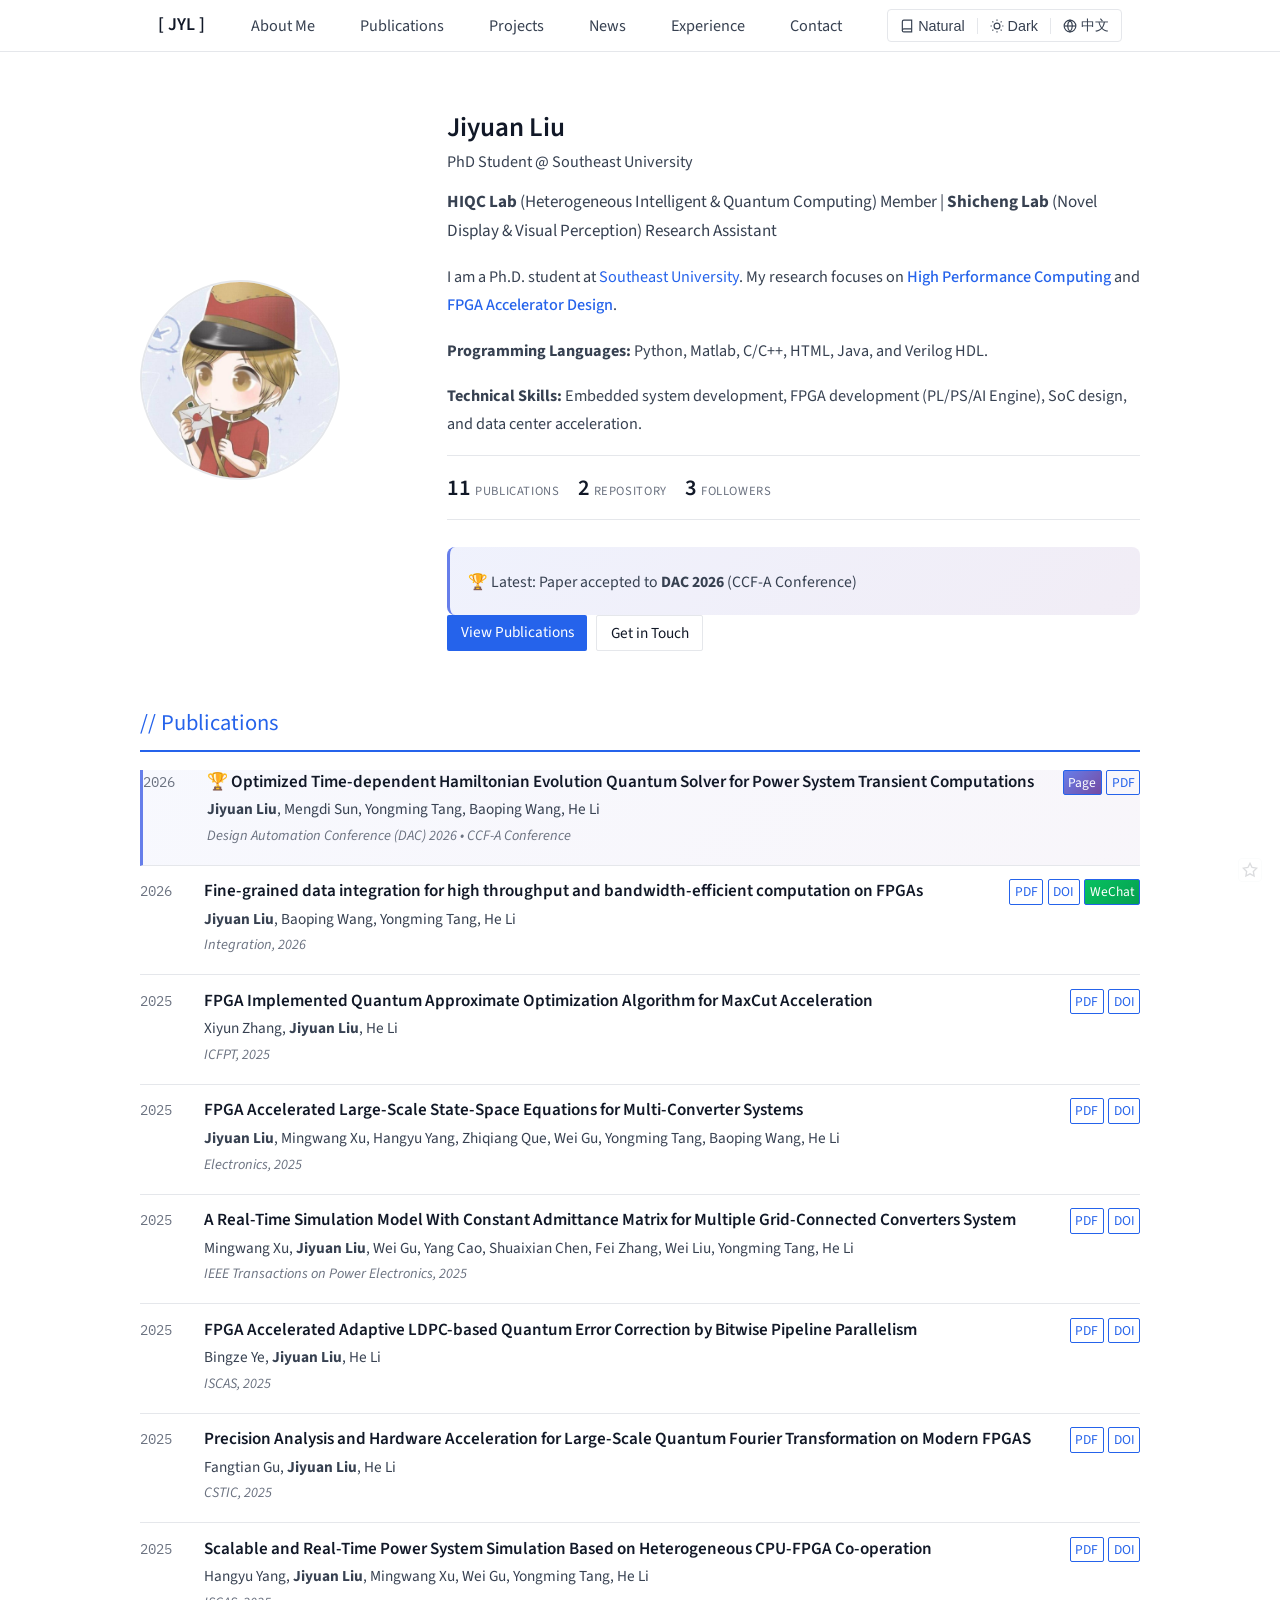
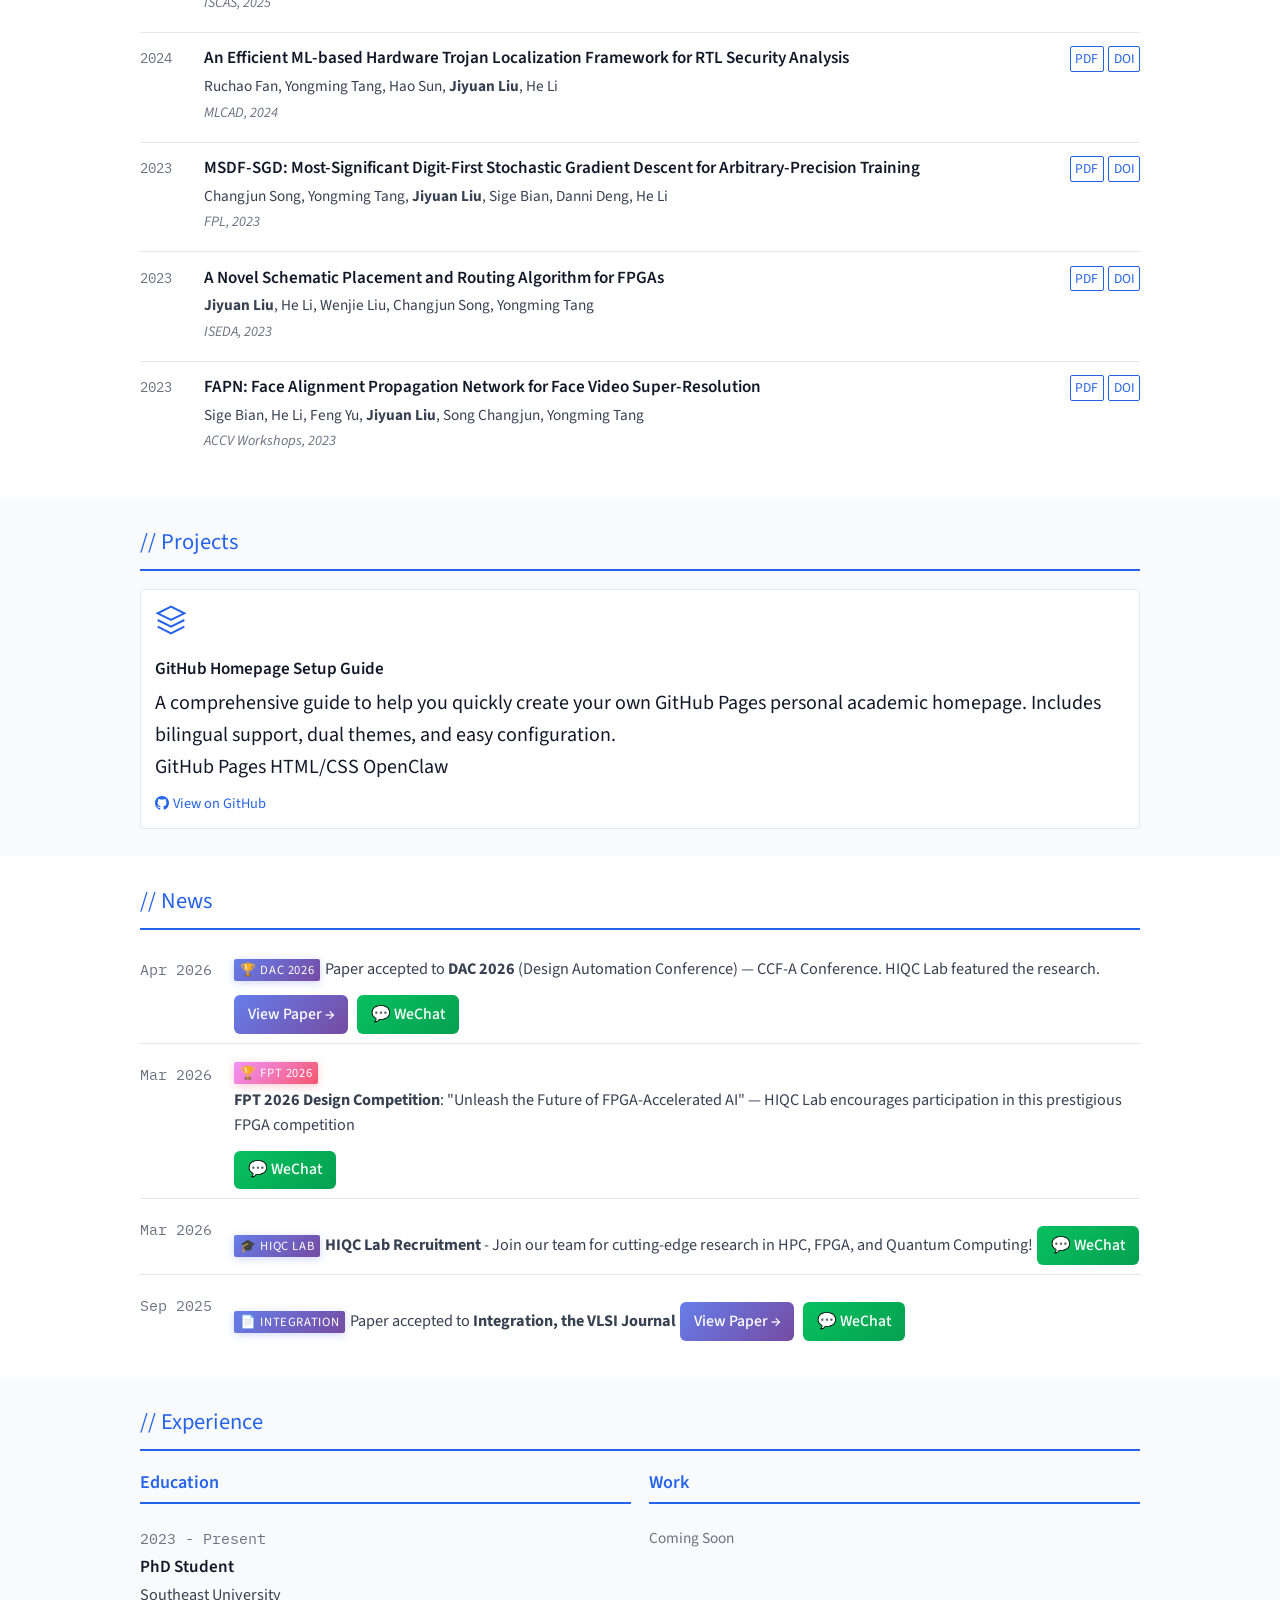
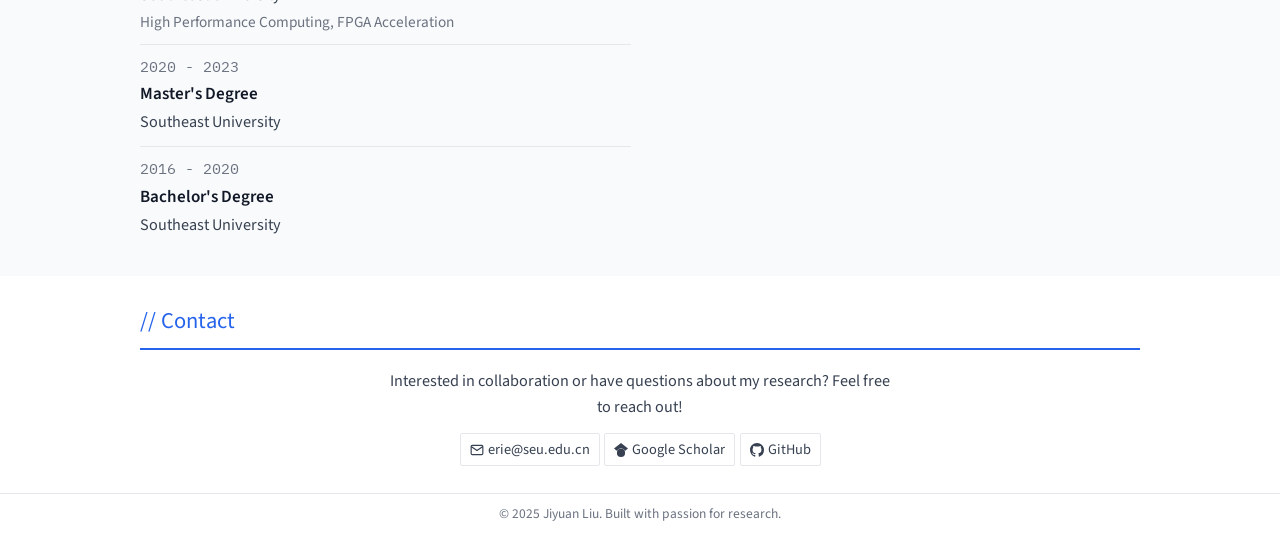
==== commit cb9d1e7c: "Fix Projects: keep only Github-Homepage-Setup-Guide" ====
--- a/index.html
+++ b/index.html
@@ -462,146 +462,29 @@
                 <span class="title-icon" data-i18n="title-projects">// Projects</span>
             </h2>
             <div class="projects-grid">
-                <!-- Project 1: Quantum Solver -->
+                <!-- Project: GitHub Homepage Setup Guide -->
                 <div class="project-card">
                     <div class="project-header">
                         <svg class="project-icon" viewBox="0 0 24 24" fill="none" stroke="currentColor" stroke-width="1.5">
                             <path d="M12 2L2 7l10 5 10-5-10-5zM2 17l10 5 10-5M2 12l10 5 10-5"/>
                         </svg>
-                        <h3 class="project-title">Quantum Solver for Power Systems</h3>
+                        <h3 class="project-title">GitHub Homepage Setup Guide</h3>
                     </div>
                     <p class="project-description">
-                        Time-dependent Hamiltonian evolution quantum solver optimized for power system transient computations.
-                        Accepted to <strong>DAC 2026</strong> (CCF-A Conference).
+                        A comprehensive guide to help you quickly create your own GitHub Pages personal academic homepage.
+                        Includes bilingual support, dual themes, and easy configuration.
                     </p>
                     <div class="project-tags">
-                        <span class="project-tag">Quantum Computing</span>
-                        <span class="project-tag">HPC</span>
-                        <span class="project-tag">Power Systems</span>
+                        <span class="project-tag">GitHub Pages</span>
+                        <span class="project-tag">HTML/CSS</span>
+                        <span class="project-tag">OpenClaw</span>
                     </div>
                     <div class="project-links">
-                        <a href="dac2026.html" class="project-link">
-                            <svg viewBox="0 0 24 24" fill="none" stroke="currentColor" stroke-width="2">
-                                <path d="M18 13v6a2 2 0 01-2 2H5a2 2 0 01-2-2V8a2 2 0 012-2h6"/>
-                                <polyline points="15 3 21 3 21 9"/>
-                                <line x1="10" y1="14" x2="21" y2="3"/>
-                            </svg>
-                            <span>Learn More</span>
-                        </a>
-                        <a href="https://github.com/Eriemon" target="_blank" class="project-link">
+                        <a href="https://github.com/Eriemon/Github-Homepage-Setup-Guide" target="_blank" class="project-link">
                             <svg viewBox="0 0 24 24" fill="currentColor">
                                 <path d="M12 0C5.374 0 0 5.373 0 12c0 5.302 3.438 9.8 8.207 11.387.599.111.793-.261.793-.577v-2.234c-3.338.726-4.033-1.416-4.033-1.416-.546-1.387-1.333-1.756-1.333-1.756-1.089-.745.083-.729.083-.729 1.205.084 1.839 1.237 1.839 1.237 1.07 1.834 2.807 1.304 3.492.997.107-.775.418-1.305.762-1.604-2.665-.305-5.467-1.334-5.467-5.931 0-1.311.469-2.381 1.236-3.221-.124-.303-.535-1.524.117-3.176 0 0 1.008-.322 3.301 1.23A11.509 11.509 0 0112 5.803c1.02.005 2.047.138 3.006.404 2.291-1.552 3.297-1.23 3.297-1.23.653 1.653.242 2.874.118 3.176.77.84 1.235 1.911 1.235 3.221 0 4.609-2.807 5.624-5.479 5.921.43.372.823 1.102.823 2.222v3.293c0 .319.192.694.801.576C20.566 21.797 24 17.3 24 12c0-6.627-5.373-12-12-12z"/>
                             </svg>
-                            <span>GitHub</span>
-                        </a>
-                    </div>
-                </div>
-
-                <!-- Project 2: FPGA Acceleration -->
-                <div class="project-card">
-                    <div class="project-header">
-                        <svg class="project-icon" viewBox="0 0 24 24" fill="none" stroke="currentColor" stroke-width="1.5">
-                            <rect x="4" y="4" width="16" height="16" rx="2"/>
-                            <path d="M9 9h6v6H9z"/>
-                            <path d="M9 4V2m6 2V2m-6 20v-2m6 2v-2M4 9H2m2 6H2m18-6h-2m2 6h-2"/>
-                        </svg>
-                        <h3 class="project-title">FPGA-Accelerated Data Integration</h3>
-                    </div>
-                    <p class="project-description">
-                        Fine-grained data integration for high throughput and bandwidth-efficient computation on FPGAs.
-                        Published in <strong>Integration, the VLSI Journal</strong>, 2026.
-                    </p>
-                    <div class="project-tags">
-                        <span class="project-tag">FPGA</span>
-                        <span class="project-tag">HPC</span>
-                        <span class="project-tag">Data Integration</span>
-                    </div>
-                    <div class="project-links">
-                        <a href="https://doi.org/10.1016/j.vlsi.2025.102563" target="_blank" class="project-link">
-                            <svg viewBox="0 0 24 24" fill="none" stroke="currentColor" stroke-width="2">
-                                <path d="M18 13v6a2 2 0 01-2 2H5a2 2 0 01-2-2V8a2 2 0 012-2h6"/>
-                                <polyline points="15 3 21 3 21 9"/>
-                                <line x1="10" y1="14" x2="21" y2="3"/>
-                            </svg>
-                            <span>DOI</span>
-                        </a>
-                        <a href="https://github.com/Eriemon" target="_blank" class="project-link">
-                            <svg viewBox="0 0 24 24" fill="currentColor">
-                                <path d="M12 0C5.374 0 0 5.373 0 12c0 5.302 3.438 9.8 8.207 11.387.599.111.793-.261.793-.577v-2.234c-3.338.726-4.033-1.416-4.033-1.416-.546-1.387-1.333-1.756-1.333-1.756-1.089-.745.083-.729.083-.729 1.205.084 1.839 1.237 1.839 1.237 1.07 1.834 2.807 1.304 3.492.997.107-.775.418-1.305.762-1.604-2.665-.305-5.467-1.334-5.467-5.931 0-1.311.469-2.381 1.236-3.221-.124-.303-.535-1.524.117-3.176 0 0 1.008-.322 3.301 1.23A11.509 11.509 0 0112 5.803c1.02.005 2.047.138 3.006.404 2.291-1.552 3.297-1.23 3.297-1.23.653 1.653.242 2.874.118 3.176.77.84 1.235 1.911 1.235 3.221 0 4.609-2.807 5.624-5.479 5.921.43.372.823 1.102.823 2.222v3.293c0 .319.192.694.801.576C20.566 21.797 24 17.3 24 12c0-6.627-5.373-12-12-12z"/>
-                            </svg>
-                            <span>GitHub</span>
-                        </a>
-                    </div>
-                </div>
-
-                <!-- Project 3: QAOA for MaxCut -->
-                <div class="project-card">
-                    <div class="project-header">
-                        <svg class="project-icon" viewBox="0 0 24 24" fill="none" stroke="currentColor" stroke-width="1.5">
-                            <circle cx="12" cy="12" r="3"/>
-                            <path d="M12 1v6m0 6v12M1 12h6m6 0h12"/>
-                            <circle cx="12" cy="12" r="8"/>
-                        </svg>
-                        <h3 class="project-title">QAOA for MaxCut Acceleration</h3>
-                    </div>
-                    <p class="project-description">
-                        FPGA-implemented Quantum Approximate Optimization Algorithm for MaxCut problems.
-                        Published at <strong>ICFPT 2025</strong>.
-                    </p>
-                    <div class="project-tags">
-                        <span class="project-tag">Quantum Computing</span>
-                        <span class="project-tag">FPGA</span>
-                        <span class="project-tag">QAOA</span>
-                    </div>
-                    <div class="project-links">
-                        <a href="https://doi.org/10.1109/icfpt67023.2025.00049" target="_blank" class="project-link">
-                            <svg viewBox="0 0 24 24" fill="none" stroke="currentColor" stroke-width="2">
-                                <path d="M18 13v6a2 2 0 01-2 2H5a2 2 0 01-2-2V8a2 2 0 012-2h6"/>
-                                <polyline points="15 3 21 3 21 9"/>
-                                <line x1="10" y1="14" x2="21" y2="3"/>
-                            </svg>
-                            <span>DOI</span>
-                        </a>
-                        <a href="https://github.com/Eriemon" target="_blank" class="project-link">
-                            <svg viewBox="0 0 24 24" fill="currentColor">
-                                <path d="M12 0C5.374 0 0 5.373 0 12c0 5.302 3.438 9.8 8.207 11.387.599.111.793-.261.793-.577v-2.234c-3.338.726-4.033-1.416-4.033-1.416-.546-1.387-1.333-1.756-1.333-1.756-1.089-.745.083-.729.083-.729 1.205.084 1.839 1.237 1.839 1.237 1.07 1.834 2.807 1.304 3.492.997.107-.775.418-1.305.762-1.604-2.665-.305-5.467-1.334-5.467-5.931 0-1.311.469-2.381 1.236-3.221-.124-.303-.535-1.524.117-3.176 0 0 1.008-.322 3.301 1.23A11.509 11.509 0 0112 5.803c1.02.005 2.047.138 3.006.404 2.291-1.552 3.297-1.23 3.297-1.23.653 1.653.242 2.874.118 3.176.77.84 1.235 1.911 1.235 3.221 0 4.609-2.807 5.624-5.479 5.921.43.372.823 1.102.823 2.222v3.293c0 .319.192.694.801.576C20.566 21.797 24 17.3 24 12c0-6.627-5.373-12-12-12z"/>
-                            </svg>
-                            <span>GitHub</span>
-                        </a>
-                    </div>
-                </div>
-
-                <!-- Project 4: Power System Simulation -->
-                <div class="project-card">
-                    <div class="project-header">
-                        <svg class="project-icon" viewBox="0 0 24 24" fill="none" stroke="currentColor" stroke-width="1.5">
-                            <path d="M13 2L3 14h9l-1 8 10-12h-9l1-8z"/>
-                        </svg>
-                        <h3 class="project-title">Real-Time Power System Simulation</h3>
-                    </div>
-                    <p class="project-description">
-                        Scalable and real-time power system simulation based on heterogeneous CPU-FPGA co-operation.
-                        Published at <strong>ISCAS 2025</strong>.
-                    </p>
-                    <div class="project-tags">
-                        <span class="project-tag">FPGA</span>
-                        <span class="project-tag">Power Systems</span>
-                        <span class="project-tag">HPC</span>
-                    </div>
-                    <div class="project-links">
-                        <a href="https://doi.org/10.1109/iscas56072.2025.11043656" target="_blank" class="project-link">
-                            <svg viewBox="0 0 24 24" fill="none" stroke="currentColor" stroke-width="2">
-                                <path d="M18 13v6a2 2 0 01-2 2H5a2 2 0 01-2-2V8a2 2 0 012-2h6"/>
-                                <polyline points="15 3 21 3 21 9"/>
-                                <line x1="10" y1="14" x2="21" y2="3"/>
-                            </svg>
-                            <span>DOI</span>
-                        </a>
-                        <a href="https://github.com/Eriemon" target="_blank" class="project-link">
-                            <svg viewBox="0 0 24 24" fill="currentColor">
-                                <path d="M12 0C5.374 0 0 5.373 0 12c0 5.302 3.438 9.8 8.207 11.387.599.111.793-.261.793-.577v-2.234c-3.338.726-4.033-1.416-4.033-1.416-.546-1.387-1.333-1.756-1.333-1.756-1.089-.745.083-.729.083-.729 1.205.084 1.839 1.237 1.839 1.237 1.07 1.834 2.807 1.304 3.492.997.107-.775.418-1.305.762-1.604-2.665-.305-5.467-1.334-5.467-5.931 0-1.311.469-2.381 1.236-3.221-.124-.303-.535-1.524.117-3.176 0 0 1.008-.322 3.301 1.23A11.509 11.509 0 0112 5.803c1.02.005 2.047.138 3.006.404 2.291-1.552 3.297-1.23 3.297-1.23.653 1.653.242 2.874.118 3.176.77.84 1.235 1.911 1.235 3.221 0 4.609-2.807 5.624-5.479 5.921.43.372.823 1.102.823 2.222v3.293c0 .319.192.694.801.576C20.566 21.797 24 17.3 24 12c0-6.627-5.373-12-12-12z"/>
-                            </svg>
-                            <span>GitHub</span>
+                            <span>View on GitHub</span>
                         </a>
                     </div>
                 </div>
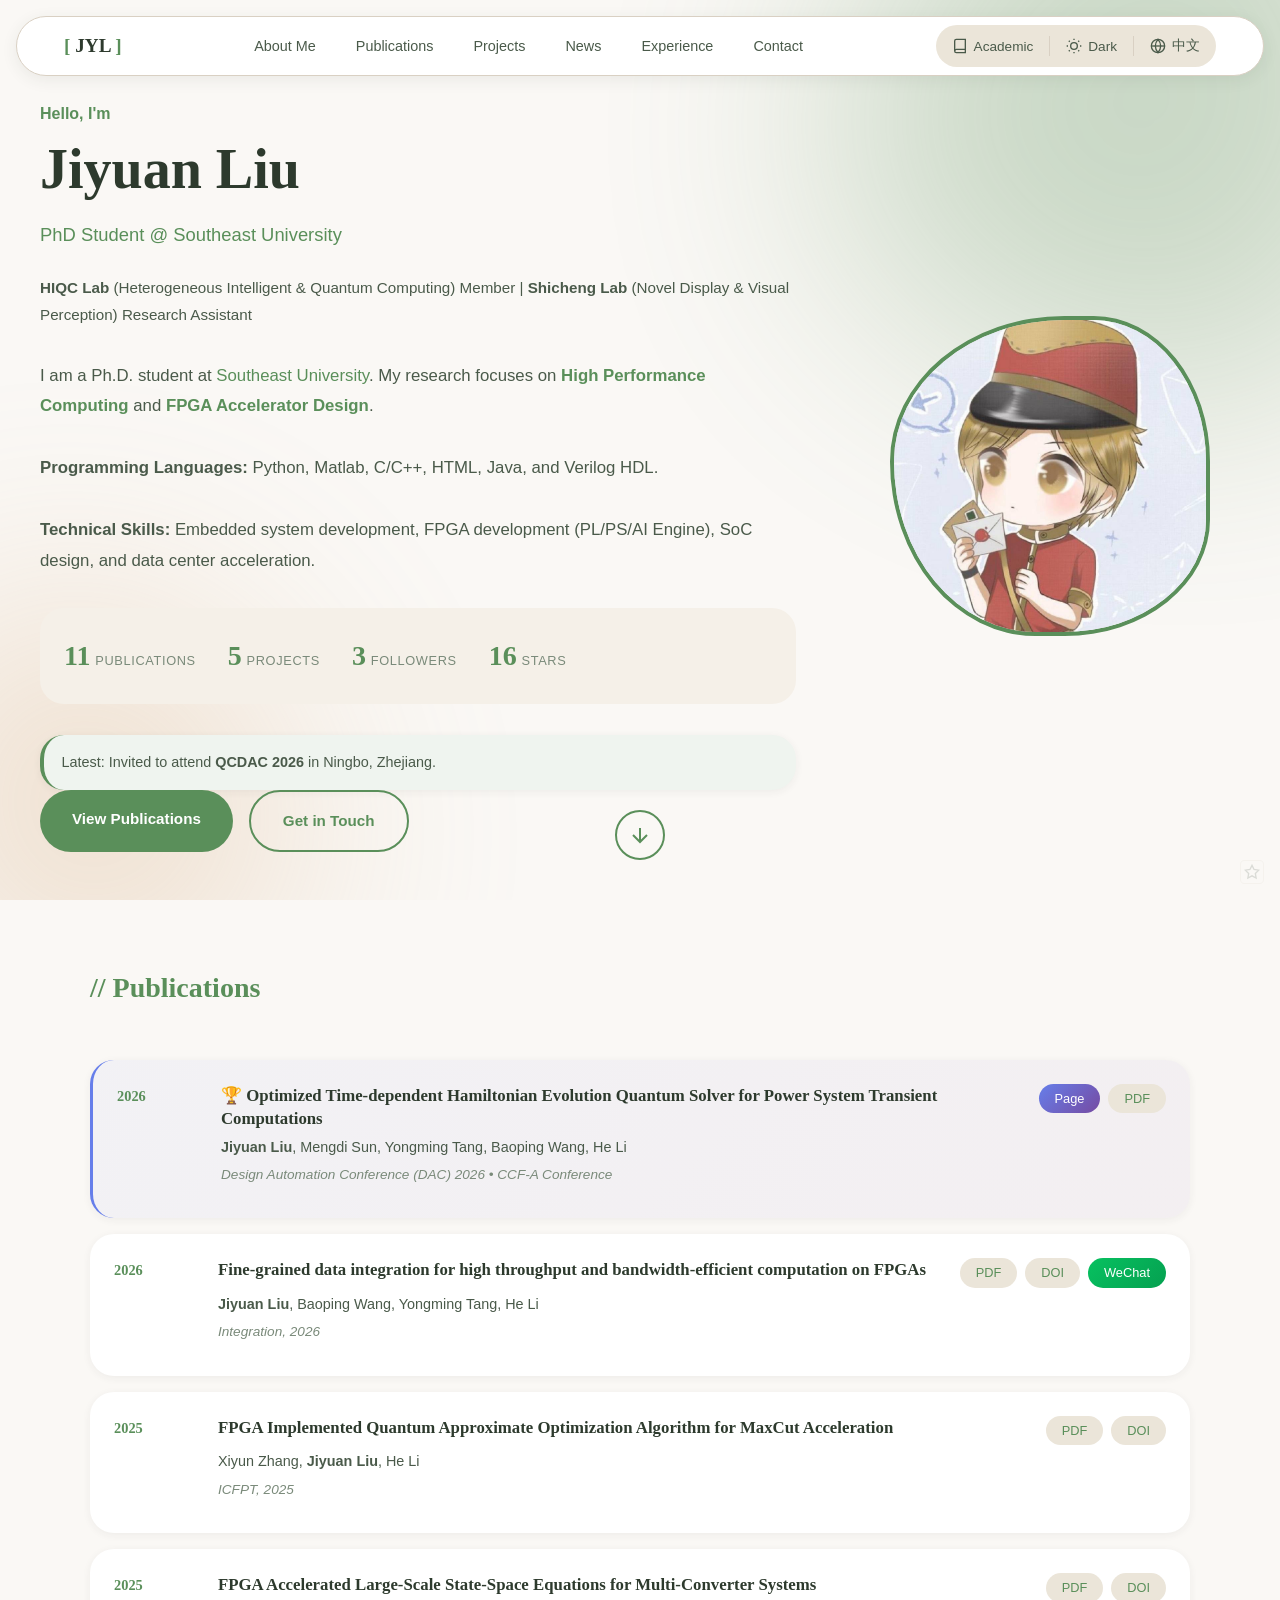
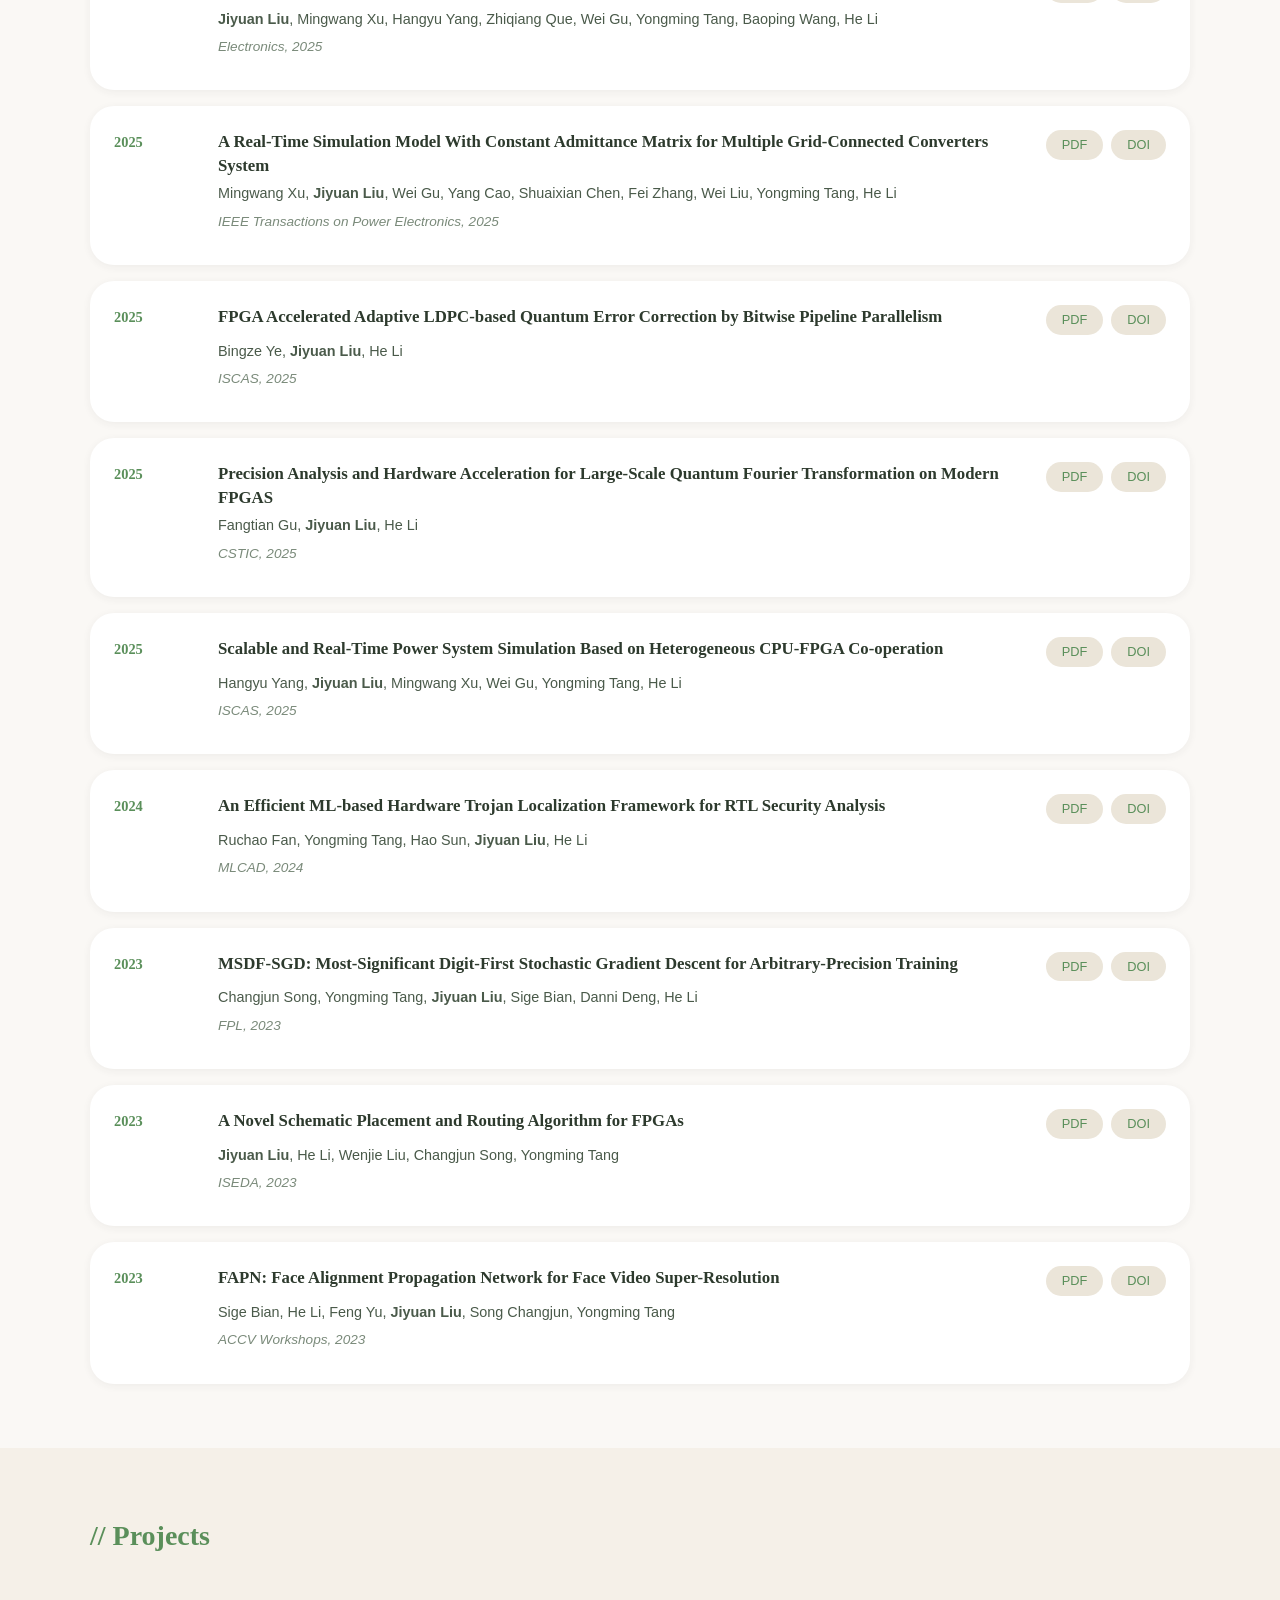
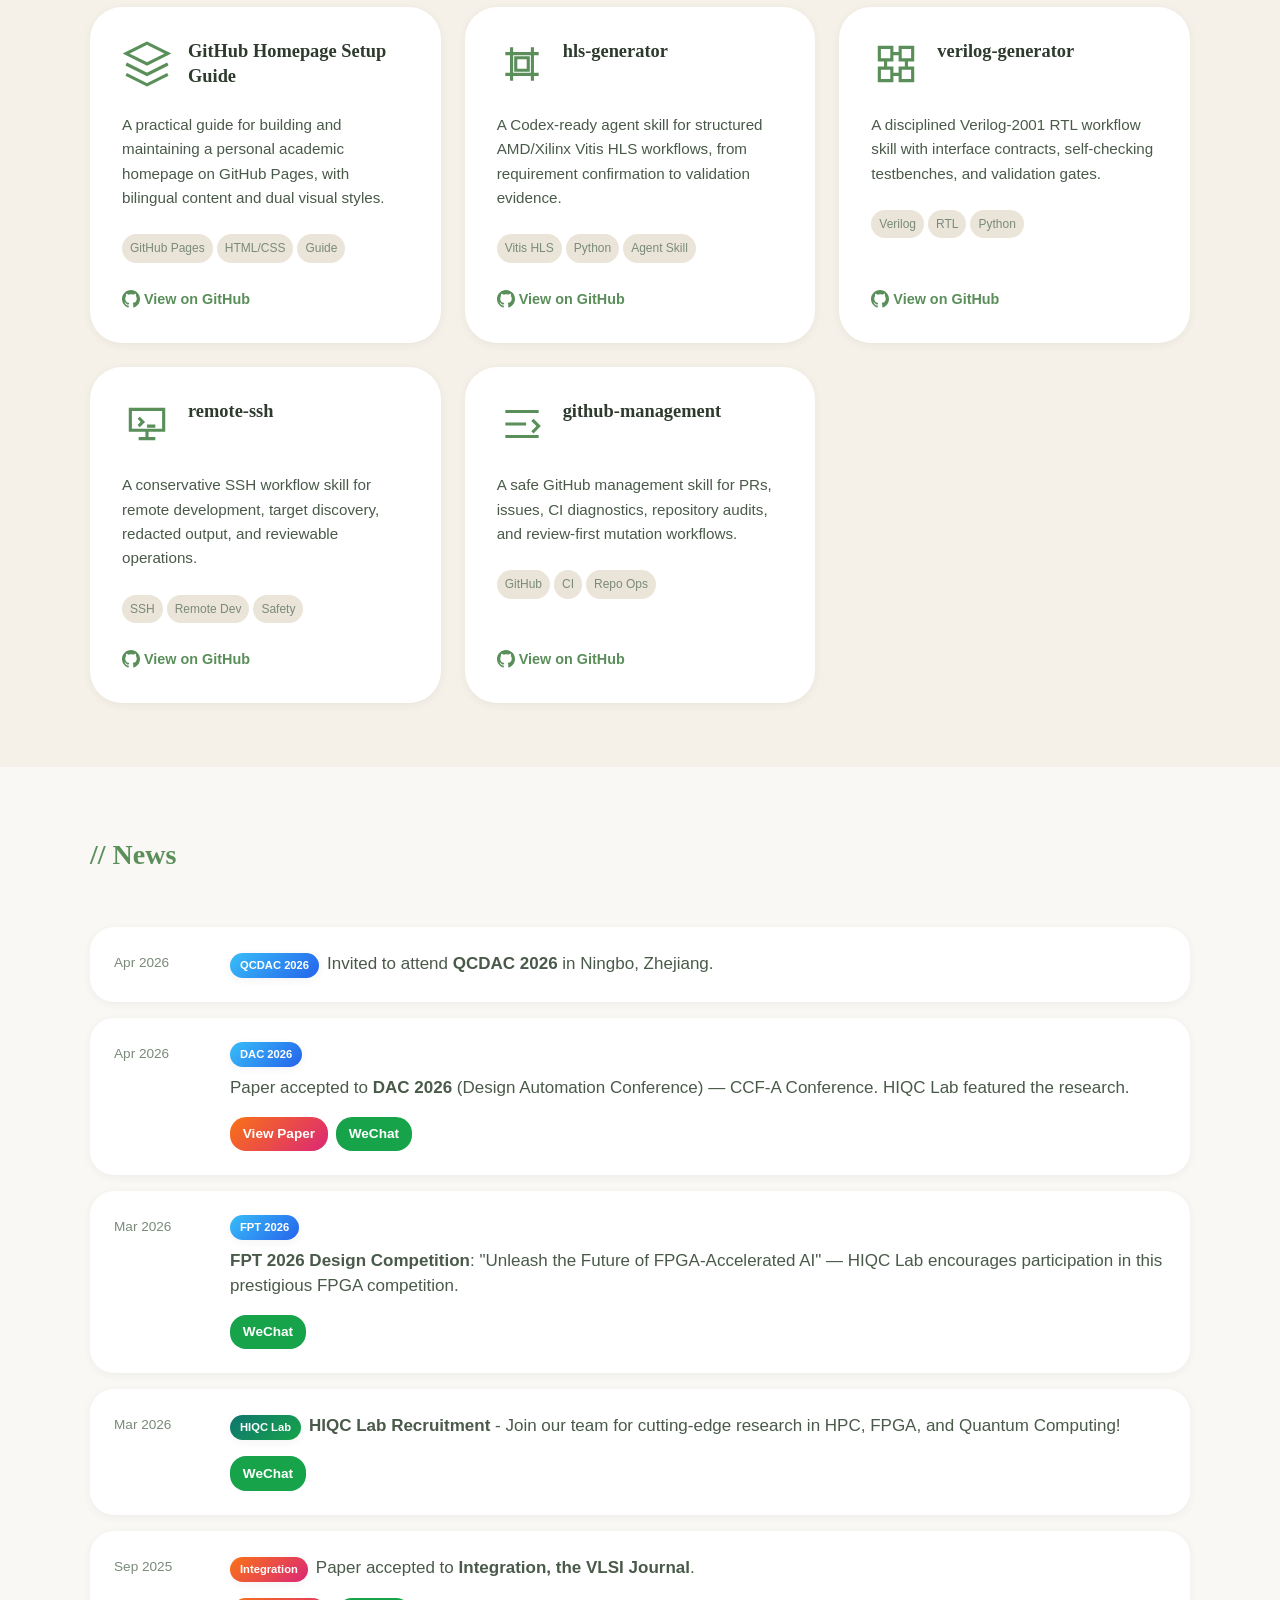
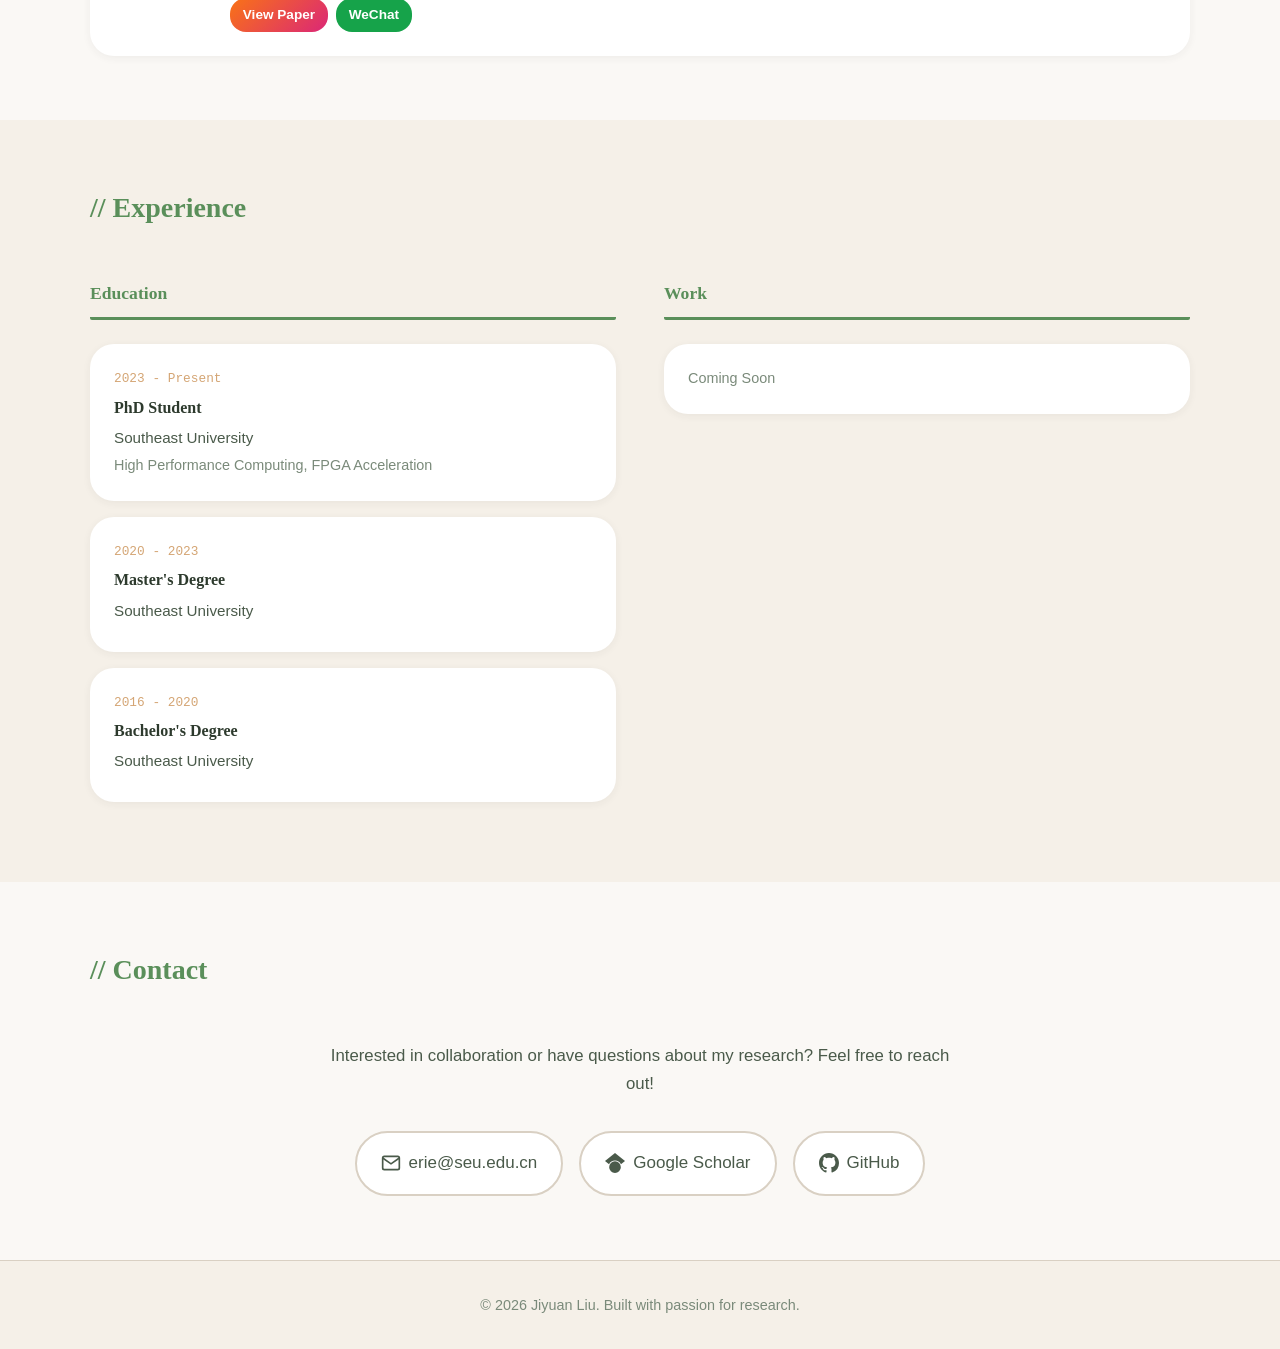
==== commit b5669a73: "Update homepage stats, projects, news, and repo docs" ====
--- a/index.html
+++ b/index.html
@@ -7,7 +7,7 @@
     <link rel="preconnect" href="https://fonts.googleapis.com">
     <link rel="preconnect" href="https://fonts.gstatic.com" crossorigin>
     <link id="google-fonts" rel="stylesheet" href="">
-    <link rel="stylesheet" href="style-academic.css" id="theme-style">
+    <link rel="stylesheet" href="style-natural.css" id="theme-style">
 <style>
 /* Awards section hidden by default */
 #awards {
@@ -182,17 +182,21 @@
                         <span class="stat-label" data-i18n="stat-publications">Publications</span>
                     </div>
                     <div class="stat">
-                        <span class="stat-number">2</span>
-                        <span class="stat-label" data-i18n="stat-repository">Repositories</span>
+                        <span class="stat-number">5</span>
+                        <span class="stat-label" data-i18n="stat-projects">Projects</span>
                     </div>
                     <div class="stat">
                         <span class="stat-number">3</span>
-                        <span class="stat-label">Followers</span>
-                    </div>
-                </div>
-                <div style="margin-top: 1.5rem; padding: 1rem; background: linear-gradient(135deg, rgba(102,126,234,0.1) 0%, rgba(118,75,162,0.1) 100%); border-radius: 8px; border-left: 3px solid #667eea;">
-                    <span style="font-size: 0.875rem; color: var(--text-secondary);">
-                        🏆 Latest: Paper accepted to <strong>DAC 2026</strong> (CCF-A Conference)
+                        <span class="stat-label" data-i18n="stat-followers">Followers</span>
+                    </div>
+                    <div class="stat">
+                        <span class="stat-number">16</span>
+                        <span class="stat-label" data-i18n="stat-stars">Stars</span>
+                    </div>
+                </div>
+                <div class="hero-highlight">
+                    <span data-i18n="hero-latest">
+                        Latest: Invited to attend <strong>QCDAC 2026</strong> in Ningbo, Zhejiang.
                     </span>
                 </div>
                 <div class="hero-cta">
@@ -470,21 +474,128 @@
                         </svg>
                         <h3 class="project-title">GitHub Homepage Setup Guide</h3>
                     </div>
-                    <p class="project-description">
-                        A comprehensive guide to help you quickly create your own GitHub Pages personal academic homepage.
-                        Includes bilingual support, dual themes, and easy configuration.
+                    <p class="project-desc" data-i18n="project-homepage-desc">
+                        A practical guide for building and maintaining a personal academic homepage on GitHub Pages, with bilingual content and dual visual styles.
                     </p>
                     <div class="project-tags">
-                        <span class="project-tag">GitHub Pages</span>
-                        <span class="project-tag">HTML/CSS</span>
-                        <span class="project-tag">OpenClaw</span>
+                        <span class="tag">GitHub Pages</span>
+                        <span class="tag">HTML/CSS</span>
+                        <span class="tag">Guide</span>
                     </div>
                     <div class="project-links">
                         <a href="https://github.com/Eriemon/Github-Homepage-Setup-Guide" target="_blank" class="project-link">
                             <svg viewBox="0 0 24 24" fill="currentColor">
                                 <path d="M12 0C5.374 0 0 5.373 0 12c0 5.302 3.438 9.8 8.207 11.387.599.111.793-.261.793-.577v-2.234c-3.338.726-4.033-1.416-4.033-1.416-.546-1.387-1.333-1.756-1.333-1.756-1.089-.745.083-.729.083-.729 1.205.084 1.839 1.237 1.839 1.237 1.07 1.834 2.807 1.304 3.492.997.107-.775.418-1.305.762-1.604-2.665-.305-5.467-1.334-5.467-5.931 0-1.311.469-2.381 1.236-3.221-.124-.303-.535-1.524.117-3.176 0 0 1.008-.322 3.301 1.23A11.509 11.509 0 0112 5.803c1.02.005 2.047.138 3.006.404 2.291-1.552 3.297-1.23 3.297-1.23.653 1.653.242 2.874.118 3.176.77.84 1.235 1.911 1.235 3.221 0 4.609-2.807 5.624-5.479 5.921.43.372.823 1.102.823 2.222v3.293c0 .319.192.694.801.576C20.566 21.797 24 17.3 24 12c0-6.627-5.373-12-12-12z"/>
                             </svg>
-                            <span>View on GitHub</span>
+                            <span data-i18n="view-github">View on GitHub</span>
+                        </a>
+                    </div>
+                </div>
+
+                <!-- Project: HLS Generator -->
+                <div class="project-card">
+                    <div class="project-header">
+                        <svg class="project-icon" viewBox="0 0 24 24" fill="none" stroke="currentColor" stroke-width="1.5">
+                            <path d="M4 7h16M7 4v16M17 4v16M4 17h16"/>
+                            <path d="M9 9h6v6H9z"/>
+                        </svg>
+                        <h3 class="project-title">hls-generator</h3>
+                    </div>
+                    <p class="project-desc" data-i18n="project-hls-desc">
+                        A Codex-ready agent skill for structured AMD/Xilinx Vitis HLS workflows, from requirement confirmation to validation evidence.
+                    </p>
+                    <div class="project-tags">
+                        <span class="tag">Vitis HLS</span>
+                        <span class="tag">Python</span>
+                        <span class="tag">Agent Skill</span>
+                    </div>
+                    <div class="project-links">
+                        <a href="https://github.com/Eriemon/hls-generator" target="_blank" class="project-link">
+                            <svg viewBox="0 0 24 24" fill="currentColor">
+                                <path d="M12 0C5.374 0 0 5.373 0 12c0 5.302 3.438 9.8 8.207 11.387.599.111.793-.261.793-.577v-2.234c-3.338.726-4.033-1.416-4.033-1.416-.546-1.387-1.333-1.756-1.333-1.756-1.089-.745.083-.729.083-.729 1.205.084 1.839 1.237 1.839 1.237 1.07 1.834 2.807 1.304 3.492.997.107-.775.418-1.305.762-1.604-2.665-.305-5.467-1.334-5.467-5.931 0-1.311.469-2.381 1.236-3.221-.124-.303-.535-1.524.117-3.176 0 0 1.008-.322 3.301 1.23A11.509 11.509 0 0112 5.803c1.02.005 2.047.138 3.006.404 2.291-1.552 3.297-1.23 3.297-1.23.653 1.653.242 2.874.118 3.176.77.84 1.235 1.911 1.235 3.221 0 4.609-2.807 5.624-5.479 5.921.43.372.823 1.102.823 2.222v3.293c0 .319.192.694.801.576C20.566 21.797 24 17.3 24 12c0-6.627-5.373-12-12-12z"/>
+                            </svg>
+                            <span data-i18n="view-github">View on GitHub</span>
+                        </a>
+                    </div>
+                </div>
+
+                <!-- Project: Verilog Generator -->
+                <div class="project-card">
+                    <div class="project-header">
+                        <svg class="project-icon" viewBox="0 0 24 24" fill="none" stroke="currentColor" stroke-width="1.5">
+                            <path d="M4 4h6v6H4zM14 4h6v6h-6zM4 14h6v6H4zM14 14h6v6h-6z"/>
+                            <path d="M10 7h4M7 10v4M17 10v4M10 17h4"/>
+                        </svg>
+                        <h3 class="project-title">verilog-generator</h3>
+                    </div>
+                    <p class="project-desc" data-i18n="project-verilog-desc">
+                        A disciplined Verilog-2001 RTL workflow skill with interface contracts, self-checking testbenches, and validation gates.
+                    </p>
+                    <div class="project-tags">
+                        <span class="tag">Verilog</span>
+                        <span class="tag">RTL</span>
+                        <span class="tag">Python</span>
+                    </div>
+                    <div class="project-links">
+                        <a href="https://github.com/Eriemon/verilog-generator" target="_blank" class="project-link">
+                            <svg viewBox="0 0 24 24" fill="currentColor">
+                                <path d="M12 0C5.374 0 0 5.373 0 12c0 5.302 3.438 9.8 8.207 11.387.599.111.793-.261.793-.577v-2.234c-3.338.726-4.033-1.416-4.033-1.416-.546-1.387-1.333-1.756-1.333-1.756-1.089-.745.083-.729.083-.729 1.205.084 1.839 1.237 1.839 1.237 1.07 1.834 2.807 1.304 3.492.997.107-.775.418-1.305.762-1.604-2.665-.305-5.467-1.334-5.467-5.931 0-1.311.469-2.381 1.236-3.221-.124-.303-.535-1.524.117-3.176 0 0 1.008-.322 3.301 1.23A11.509 11.509 0 0112 5.803c1.02.005 2.047.138 3.006.404 2.291-1.552 3.297-1.23 3.297-1.23.653 1.653.242 2.874.118 3.176.77.84 1.235 1.911 1.235 3.221 0 4.609-2.807 5.624-5.479 5.921.43.372.823 1.102.823 2.222v3.293c0 .319.192.694.801.576C20.566 21.797 24 17.3 24 12c0-6.627-5.373-12-12-12z"/>
+                            </svg>
+                            <span data-i18n="view-github">View on GitHub</span>
+                        </a>
+                    </div>
+                </div>
+
+                <!-- Project: remote-ssh -->
+                <div class="project-card">
+                    <div class="project-header">
+                        <svg class="project-icon" viewBox="0 0 24 24" fill="none" stroke="currentColor" stroke-width="1.5">
+                            <path d="M4 5h16v10H4z"/>
+                            <path d="M8 19h8M12 15v4M8 9l2 2-2 2M12 13h4"/>
+                        </svg>
+                        <h3 class="project-title">remote-ssh</h3>
+                    </div>
+                    <p class="project-desc" data-i18n="project-ssh-desc">
+                        A conservative SSH workflow skill for remote development, target discovery, redacted output, and reviewable operations.
+                    </p>
+                    <div class="project-tags">
+                        <span class="tag">SSH</span>
+                        <span class="tag">Remote Dev</span>
+                        <span class="tag">Safety</span>
+                    </div>
+                    <div class="project-links">
+                        <a href="https://github.com/Eriemon/remote-ssh" target="_blank" class="project-link">
+                            <svg viewBox="0 0 24 24" fill="currentColor">
+                                <path d="M12 0C5.374 0 0 5.373 0 12c0 5.302 3.438 9.8 8.207 11.387.599.111.793-.261.793-.577v-2.234c-3.338.726-4.033-1.416-4.033-1.416-.546-1.387-1.333-1.756-1.333-1.756-1.089-.745.083-.729.083-.729 1.205.084 1.839 1.237 1.839 1.237 1.07 1.834 2.807 1.304 3.492.997.107-.775.418-1.305.762-1.604-2.665-.305-5.467-1.334-5.467-5.931 0-1.311.469-2.381 1.236-3.221-.124-.303-.535-1.524.117-3.176 0 0 1.008-.322 3.301 1.23A11.509 11.509 0 0112 5.803c1.02.005 2.047.138 3.006.404 2.291-1.552 3.297-1.23 3.297-1.23.653 1.653.242 2.874.118 3.176.77.84 1.235 1.911 1.235 3.221 0 4.609-2.807 5.624-5.479 5.921.43.372.823 1.102.823 2.222v3.293c0 .319.192.694.801.576C20.566 21.797 24 17.3 24 12c0-6.627-5.373-12-12-12z"/>
+                            </svg>
+                            <span data-i18n="view-github">View on GitHub</span>
+                        </a>
+                    </div>
+                </div>
+
+                <!-- Project: github-management -->
+                <div class="project-card">
+                    <div class="project-header">
+                        <svg class="project-icon" viewBox="0 0 24 24" fill="none" stroke="currentColor" stroke-width="1.5">
+                            <path d="M4 6h16M4 12h10M4 18h16"/>
+                            <path d="M17 10l3 3-3 3"/>
+                        </svg>
+                        <h3 class="project-title">github-management</h3>
+                    </div>
+                    <p class="project-desc" data-i18n="project-github-desc">
+                        A safe GitHub management skill for PRs, issues, CI diagnostics, repository audits, and review-first mutation workflows.
+                    </p>
+                    <div class="project-tags">
+                        <span class="tag">GitHub</span>
+                        <span class="tag">CI</span>
+                        <span class="tag">Repo Ops</span>
+                    </div>
+                    <div class="project-links">
+                        <a href="https://github.com/Eriemon/github-management" target="_blank" class="project-link">
+                            <svg viewBox="0 0 24 24" fill="currentColor">
+                                <path d="M12 0C5.374 0 0 5.373 0 12c0 5.302 3.438 9.8 8.207 11.387.599.111.793-.261.793-.577v-2.234c-3.338.726-4.033-1.416-4.033-1.416-.546-1.387-1.333-1.756-1.333-1.756-1.089-.745.083-.729.083-.729 1.205.084 1.839 1.237 1.839 1.237 1.07 1.834 2.807 1.304 3.492.997.107-.775.418-1.305.762-1.604-2.665-.305-5.467-1.334-5.467-5.931 0-1.311.469-2.381 1.236-3.221-.124-.303-.535-1.524.117-3.176 0 0 1.008-.322 3.301 1.23A11.509 11.509 0 0112 5.803c1.02.005 2.047.138 3.006.404 2.291-1.552 3.297-1.23 3.297-1.23.653 1.653.242 2.874.118 3.176.77.84 1.235 1.911 1.235 3.221 0 4.609-2.807 5.624-5.479 5.921.43.372.823 1.102.823 2.222v3.293c0 .319.192.694.801.576C20.566 21.797 24 17.3 24 12c0-6.627-5.373-12-12-12z"/>
+                            </svg>
+                            <span data-i18n="view-github">View on GitHub</span>
                         </a>
                     </div>
                 </div>
@@ -502,11 +613,19 @@
                 <div class="news-item">
                     <div class="news-date">Apr 2026</div>
                     <div class="news-content">
-                        <span class="news-badge" style="background: linear-gradient(135deg, #667eea 0%, #764ba2 100%); box-shadow: 0 2px 8px rgba(102,126,234,0.3);">🏆 DAC 2026</span>
-                        <span class="news-text">Paper accepted to <strong>DAC 2026</strong> (Design Automation Conference) — CCF-A Conference. HIQC Lab featured the research.</span>
-                        <div style="margin-top: 0.5rem; display: flex; gap: 0.5rem; flex-wrap: wrap;">
-                            <a href="#publications" style="display: inline-block; padding: 0.375rem 0.75rem; background: linear-gradient(135deg, #667eea 0%, #764ba2 100%); color: white; border-radius: 6px; text-decoration: none; font-size: 0.875rem; font-weight: 500;">View Paper →</a>
-                            <a href="https://mp.weixin.qq.com/s/ne6uq4ACEIme2FUSr6zw4A" target="_blank" style="display: inline-block; padding: 0.375rem 0.75rem; background: linear-gradient(135deg, #07c160 0%, #05a050 100%); color: white; border-radius: 6px; text-decoration: none; font-size: 0.875rem; font-weight: 500;">💬 WeChat</a>
+                        <span class="news-badge news-badge-meeting">QCDAC 2026</span>
+                        <span class="news-text" data-i18n="news-qcdac">Invited to attend <strong>QCDAC 2026</strong> in Ningbo, Zhejiang.</span>
+                    </div>
+                </div>
+
+                <div class="news-item">
+                    <div class="news-date">Apr 2026</div>
+                    <div class="news-content">
+                        <span class="news-badge news-badge-meeting">DAC 2026</span>
+                        <span class="news-text" data-i18n="news-dac">Paper accepted to <strong>DAC 2026</strong> (Design Automation Conference) — CCF-A Conference. HIQC Lab featured the research.</span>
+                        <div class="news-actions">
+                            <a href="#publications" class="news-link news-link-paper" data-i18n="view-paper">View Paper</a>
+                            <a href="https://mp.weixin.qq.com/s/ne6uq4ACEIme2FUSr6zw4A" target="_blank" class="news-link news-link-wechat">WeChat</a>
                         </div>
                     </div>
                 </div>
@@ -514,10 +633,10 @@
                 <div class="news-item">
                     <div class="news-date">Mar 2026</div>
                     <div class="news-content">
-                        <span class="news-badge" style="background: linear-gradient(135deg, #f093fb 0%, #f5576c 100%); box-shadow: 0 2px 8px rgba(245,87,108,0.3);">🏆 FPT 2026</span>
-                        <span class="news-text"><strong>FPT 2026 Design Competition</strong>: "Unleash the Future of FPGA-Accelerated AI" — HIQC Lab encourages participation in this prestigious FPGA competition</span>
-                        <div style="margin-top: 0.5rem;">
-                            <a href="https://mp.weixin.qq.com/s/JcZhqv3HoM07t6PysF_v2w" target="_blank" style="display: inline-block; padding: 0.375rem 0.75rem; background: linear-gradient(135deg, #07c160 0%, #05a050 100%); color: white; border-radius: 6px; text-decoration: none; font-size: 0.875rem; font-weight: 500;">💬 WeChat</a>
+                        <span class="news-badge news-badge-meeting">FPT 2026</span>
+                        <span class="news-text" data-i18n="news-fpt"><strong>FPT 2026 Design Competition</strong>: "Unleash the Future of FPGA-Accelerated AI" — HIQC Lab encourages participation in this prestigious FPGA competition.</span>
+                        <div class="news-actions">
+                            <a href="https://mp.weixin.qq.com/s/JcZhqv3HoM07t6PysF_v2w" target="_blank" class="news-link news-link-wechat">WeChat</a>
                         </div>
                     </div>
                 </div>
@@ -525,10 +644,10 @@
                 <div class="news-item">
                     <div class="news-date">Mar 2026</div>
                     <div class="news-content">
-                        <span class="news-badge" style="background: linear-gradient(135deg, #667eea 0%, #764ba2 100%); box-shadow: 0 2px 8px rgba(102,126,234,0.3);">🎓 HIQC Lab</span>
-                        <span class="news-text"><strong>HIQC Lab Recruitment</strong> - Join our team for cutting-edge research in HPC, FPGA, and Quantum Computing!</span>
-                        <div style="margin-top: 0.5rem;">
-                            <a href="https://mp.weixin.qq.com/s/Qf7kAEU9mbEwyOmzyALhDA" target="_blank" style="display: inline-block; padding: 0.375rem 0.75rem; background: linear-gradient(135deg, #07c160 0%, #05a050 100%); color: white; border-radius: 6px; text-decoration: none; font-size: 0.875rem; font-weight: 500;">💬 WeChat</a>
+                        <span class="news-badge news-badge-lab">HIQC Lab</span>
+                        <span class="news-text" data-i18n="news-hiqc"><strong>HIQC Lab Recruitment</strong> - Join our team for cutting-edge research in HPC, FPGA, and Quantum Computing!</span>
+                        <div class="news-actions">
+                            <a href="https://mp.weixin.qq.com/s/Qf7kAEU9mbEwyOmzyALhDA" target="_blank" class="news-link news-link-wechat">WeChat</a>
                         </div>
                     </div>
                 </div>
@@ -536,11 +655,11 @@
                 <div class="news-item">
                     <div class="news-date">Sep 2025</div>
                     <div class="news-content">
-                        <span class="news-badge" style="background: linear-gradient(135deg, #667eea 0%, #764ba2 100%); box-shadow: 0 2px 8px rgba(102,126,234,0.3);">📄 Integration</span>
-                        <span class="news-text">Paper accepted to <strong>Integration, the VLSI Journal</strong></span>
-                        <div style="margin-top: 0.5rem; display: flex; gap: 0.5rem; flex-wrap: wrap;">
-                            <a href="#publications" style="display: inline-block; padding: 0.375rem 0.75rem; background: linear-gradient(135deg, #667eea 0%, #764ba2 100%); color: white; border-radius: 6px; text-decoration: none; font-size: 0.875rem; font-weight: 500;">View Paper →</a>
-                            <a href="https://mp.weixin.qq.com/s/zQoTi5I1l1Cge7D6lGn5MQ" target="_blank" style="display: inline-block; padding: 0.375rem 0.75rem; background: linear-gradient(135deg, #07c160 0%, #05a050 100%); color: white; border-radius: 6px; text-decoration: none; font-size: 0.875rem; font-weight: 500;">💬 WeChat</a>
+                        <span class="news-badge news-badge-paper">Integration</span>
+                        <span class="news-text" data-i18n="news-integration">Paper accepted to <strong>Integration, the VLSI Journal</strong>.</span>
+                        <div class="news-actions">
+                            <a href="#publications" class="news-link news-link-paper" data-i18n="view-paper">View Paper</a>
+                            <a href="https://mp.weixin.qq.com/s/zQoTi5I1l1Cge7D6lGn5MQ" target="_blank" class="news-link news-link-wechat">WeChat</a>
                         </div>
                     </div>
                 </div>
@@ -672,7 +791,7 @@
     <!-- Footer -->
     <footer class="footer">
         <div class="footer-content">
-            <p>&copy; 2025 Jiyuan Liu. Built with passion for research.</p>
+            <p>&copy; 2026 Jiyuan Liu. Built with passion for research.</p>
         </div>
     </footer>
 
@@ -699,7 +818,10 @@
             'about-languages': '<strong>Programming Languages:</strong> Python, Matlab, C/C++, HTML, Java, and Verilog HDL.',
             'about-skills': '<strong>Technical Skills:</strong> Embedded system development, FPGA development (PL/PS/AI Engine), SoC design, and data center acceleration.',
             'stat-publications': 'Publications',
-            'stat-repository': 'Repository',
+            'stat-projects': 'Projects',
+            'stat-followers': 'Followers',
+            'stat-stars': 'Stars',
+            'hero-latest': 'Latest: Invited to attend <strong>QCDAC 2026</strong> in Ningbo, Zhejiang.',
             'btn-publications': 'View Publications',
             'btn-contact': 'Get in Touch',
             'research-interests': 'Research Interests',
@@ -708,8 +830,19 @@
             'seu': 'Southeast University',
             'title-publications': '// Publications',
             'title-projects': '// Projects',
-            'projects-placeholder': 'Projects coming soon...',
+            'project-homepage-desc': 'A practical guide for building and maintaining a personal academic homepage on GitHub Pages, with bilingual content and dual visual styles.',
+            'project-hls-desc': 'A Codex-ready agent skill for structured AMD/Xilinx Vitis HLS workflows, from requirement confirmation to validation evidence.',
+            'project-verilog-desc': 'A disciplined Verilog-2001 RTL workflow skill with interface contracts, self-checking testbenches, and validation gates.',
+            'project-ssh-desc': 'A conservative SSH workflow skill for remote development, target discovery, redacted output, and reviewable operations.',
+            'project-github-desc': 'A safe GitHub management skill for PRs, issues, CI diagnostics, repository audits, and review-first mutation workflows.',
+            'view-github': 'View on GitHub',
             'title-news': '// News',
+            'news-qcdac': 'Invited to attend <strong>QCDAC 2026</strong> in Ningbo, Zhejiang.',
+            'news-dac': 'Paper accepted to <strong>DAC 2026</strong> (Design Automation Conference) — CCF-A Conference. HIQC Lab featured the research.',
+            'news-fpt': '<strong>FPT 2026 Design Competition</strong>: "Unleash the Future of FPGA-Accelerated AI" — HIQC Lab encourages participation in this prestigious FPGA competition.',
+            'news-hiqc': '<strong>HIQC Lab Recruitment</strong> - Join our team for cutting-edge research in HPC, FPGA, and Quantum Computing!',
+            'news-integration': 'Paper accepted to <strong>Integration, the VLSI Journal</strong>.',
+            'view-paper': 'View Paper',
             'title-experience': '// Experience',
             'education': 'Education',
             'work': 'Work',
@@ -748,7 +881,10 @@
             'about-languages': '<strong>编程语言：</strong>Python, Matlab, C/C++, HTML, Java, Verilog HDL。',
             'about-skills': '<strong>技术技能：</strong>嵌入式系统开发，FPGA 开发（PL/PS/AI Engine），SoC 设计，数据中心加速。',
             'stat-publications': '篇论文',
-            'stat-repository': '个仓库',
+            'stat-projects': '个项目',
+            'stat-followers': '位关注者',
+            'stat-stars': '颗星标',
+            'hero-latest': '最新动态：受邀参加 <strong>QCDAC 2026</strong>，会议在浙江宁波举行。',
             'btn-publications': '查看论文',
             'btn-contact': '联系我',
             'research-interests': '研究方向',
@@ -757,8 +893,19 @@
             'seu': '东南大学',
             'title-publications': '// 发表论文',
             'title-projects': '// 项目经历',
-            'projects-placeholder': '项目即将上线...',
+            'project-homepage-desc': '面向个人学术主页搭建与维护的 GitHub Pages 实用指南，支持中英文内容与双风格界面。',
+            'project-hls-desc': '面向 AMD/Xilinx Vitis HLS 工作流的 Codex Agent 技能，覆盖需求确认、代码生成与验证证据整理。',
+            'project-verilog-desc': '面向 Verilog-2001 RTL 开发的规范化工作流技能，包含接口契约、自检 testbench 与验证关卡。',
+            'project-ssh-desc': '面向远程开发的保守 SSH 工作流技能，支持目标发现、敏感信息脱敏和可审阅操作。',
+            'project-github-desc': '面向 GitHub 管理的安全技能，支持 PR、Issue、CI 诊断、仓库审计和先审阅后变更的流程。',
+            'view-github': '查看 GitHub',
             'title-news': '// 新闻动态',
+            'news-qcdac': '受邀参加 <strong>QCDAC 2026</strong>，会议在浙江宁波举行。',
+            'news-dac': '论文被 <strong>DAC 2026</strong>（Design Automation Conference）接收，DAC 为 CCF-A 类会议，HIQC 实验室进行了相关报道。',
+            'news-fpt': '<strong>FPT 2026 设计竞赛</strong>：“Unleash the Future of FPGA-Accelerated AI”，HIQC 实验室鼓励参与该 FPGA 竞赛。',
+            'news-hiqc': '<strong>HIQC 实验室招生</strong> - 欢迎加入我们，在 HPC、FPGA 和量子计算方向开展前沿研究！',
+            'news-integration': '论文被 <strong>Integration, the VLSI Journal</strong> 接收。',
+            'view-paper': '查看论文',
             'title-experience': '// 教育经历',
             'education': '教育背景',
             'work': '工作经历',
--- a/style-natural.css
+++ b/style-natural.css
@@ -0,0 +1,1458 @@
+/* ========================================
+   Style 4: Organic Natural
+   Earthy tones, soft curves, natural feel
+   ======================================== */
+
+:root {
+    /* Light Theme (Default - Natural) */
+    --bg-primary: #faf8f5;
+    --bg-secondary: #f5f0e8;
+    --bg-tertiary: #ebe5d9;
+    --bg-card: #ffffff;
+
+    --text-primary: #2d3a2d;
+    --text-secondary: #4a5a4a;
+    --text-muted: #7a8a7a;
+
+    --accent-primary: #5a8f5a;
+    --accent-secondary: #8faf5a;
+    --accent-tertiary: #d4a574;
+    --accent-gradient: linear-gradient(135deg, #5a8f5a 0%, #8faf5a 50%, #d4a574 100%);
+
+    --border-color: #d9d0c3;
+    --border-hover: #c4b8a8;
+
+    --shadow-sm: 0 2px 8px rgba(45, 58, 45, 0.06);
+    --shadow-md: 0 4px 16px rgba(45, 58, 45, 0.08);
+    --shadow-lg: 0 8px 32px rgba(45, 58, 45, 0.1);
+    --shadow-glow: none;
+
+    /* Typography - Organic & Friendly */
+    --font-display: 'Fraunces', 'Georgia', serif;
+    --font-body: 'Nunito', 'Helvetica Neue', sans-serif;
+    --font-mono: 'Fira Code', monospace;
+
+    /* Spacing */
+    --space-xs: 0.25rem;
+    --space-sm: 0.5rem;
+    --space-md: 1rem;
+    --space-lg: 1.5rem;
+    --space-xl: 2rem;
+    --space-2xl: 3rem;
+    --space-3xl: 4rem;
+
+    --transition-fast: 200ms ease;
+    --transition-base: 350ms ease;
+
+    /* Organic Rounded Corners */
+    --radius-sm: 8px;
+    --radius-md: 16px;
+    --radius-lg: 24px;
+    --radius-xl: 32px;
+    --radius-full: 9999px;
+}
+
+/* Dark Theme - Forest Night */
+[data-theme="dark"] {
+    --bg-primary: #1a2118;
+    --bg-secondary: #232d20;
+    --bg-tertiary: #2d3a2a;
+    --bg-card: #252f22;
+
+    --text-primary: #e8efe5;
+    --text-secondary: #b8c8b5;
+    --text-muted: #7a8a78;
+
+    --border-color: #3a4a38;
+    --border-hover: #4a5a48;
+}
+
+/* ========================================
+   Reset & Base
+   ======================================== */
+
+*, *::before, *::after {
+    box-sizing: border-box;
+    margin: 0;
+    padding: 0;
+}
+
+html {
+    scroll-behavior: smooth;
+    scroll-padding-top: 80px;
+}
+
+body {
+    font-family: var(--font-body);
+    background-color: var(--bg-primary);
+    color: var(--text-primary);
+    line-height: 1.7;
+    font-size: 17px;
+    transition: background-color var(--transition-base), color var(--transition-base);
+}
+
+a {
+    color: var(--accent-primary);
+    text-decoration: none;
+    transition: color var(--transition-fast);
+}
+
+a:hover {
+    color: var(--accent-secondary);
+}
+
+/* ========================================
+   Navigation - Soft Pill Shape
+   ======================================== */
+
+.navbar {
+    position: fixed;
+    top: var(--space-md);
+    left: var(--space-md);
+    right: var(--space-md);
+    z-index: 1000;
+    background: var(--bg-card);
+    border: 1px solid var(--border-color);
+    border-radius: var(--radius-full);
+    box-shadow: var(--shadow-md);
+    transition: all var(--transition-base);
+}
+
+.nav-container {
+    display: flex;
+    align-items: center;
+    justify-content: space-between;
+    padding: var(--space-sm) var(--space-lg);
+    max-width: 1200px;
+    margin: 0 auto;
+}
+
+.nav-logo {
+    font-family: var(--font-display);
+    font-size: 1.2rem;
+    font-weight: 600;
+    color: var(--text-primary);
+}
+
+.logo-bracket {
+    color: var(--accent-primary);
+}
+
+.logo-text {
+    color: var(--text-primary);
+}
+
+.nav-links {
+    display: flex;
+    gap: var(--space-sm);
+}
+
+.nav-links a {
+    font-size: 0.9rem;
+    font-weight: 500;
+    color: var(--text-secondary);
+    padding: var(--space-sm) var(--space-md);
+    border-radius: var(--radius-full);
+    transition: all var(--transition-fast);
+}
+
+.nav-links a:hover {
+    color: var(--text-primary);
+    background: var(--bg-tertiary);
+}
+
+.nav-controls {
+    display: flex;
+    align-items: center;
+    background: var(--bg-tertiary);
+    border-radius: var(--radius-full);
+    padding: 4px;
+}
+
+.nav-btn {
+    display: flex;
+    align-items: center;
+    gap: 6px;
+    padding: 8px 12px;
+    font-size: 0.85rem;
+    font-weight: 500;
+    color: var(--text-secondary);
+    background: transparent;
+    border: none;
+    border-radius: var(--radius-full);
+    cursor: pointer;
+    transition: all var(--transition-fast);
+}
+
+.nav-btn:hover {
+    color: var(--accent-primary);
+    background: var(--bg-card);
+}
+
+.nav-btn-icon {
+    width: 16px;
+    height: 16px;
+    flex-shrink: 0;
+}
+
+.nav-btn-label {
+    white-space: nowrap;
+}
+
+.nav-divider {
+    width: 1px;
+    height: 20px;
+    background: var(--border-color);
+    margin: 0 4px;
+}
+
+.sun-icon { display: block; }
+.moon-icon { display: none; }
+
+[data-theme="dark"] .sun-icon { display: none; }
+[data-theme="dark"] .moon-icon { display: block; }
+
+[data-theme="dark"] .theme-label::after { content: "Light"; }
+[data-theme="light"] .theme-label::after { content: "Dark"; }
+
+.theme-label {
+    font-size: 0;
+}
+
+.theme-label::after {
+    font-size: 0.85rem;
+}
+
+/* ========================================
+   Hero - Organic Layout
+   ======================================== */
+
+.hero {
+    min-height: 100vh;
+    display: flex;
+    flex-direction: column;
+    align-items: center;
+    justify-content: center;
+    padding: 100px var(--space-xl) var(--space-2xl);
+    position: relative;
+}
+
+.hero-bg {
+    position: absolute;
+    inset: 0;
+    z-index: 0;
+    overflow: hidden;
+}
+
+.grid-overlay {
+    display: none;
+}
+
+.gradient-orb {
+    position: absolute;
+    border-radius: 50%;
+    filter: blur(120px);
+    opacity: 0.3;
+}
+
+.orb-1 {
+    width: 600px;
+    height: 600px;
+    background: var(--accent-primary);
+    top: -200px;
+    right: -150px;
+    border-radius: 60% 40% 30% 70% / 60% 30% 70% 40%;
+}
+
+.orb-2 {
+    width: 400px;
+    height: 400px;
+    background: var(--accent-tertiary);
+    bottom: -100px;
+    left: -100px;
+    border-radius: 40% 60% 70% 30% / 40% 70% 30% 60%;
+}
+
+.hero-content {
+    position: relative;
+    z-index: 1;
+    max-width: 1200px;
+    margin: 0 auto;
+    display: grid;
+    grid-template-columns: 1fr 380px;
+    gap: var(--space-3xl);
+    align-items: center;
+    width: 100%;
+}
+
+.hero-greeting {
+    font-size: 1rem;
+    color: var(--accent-primary);
+    margin-bottom: var(--space-sm);
+    font-weight: 600;
+}
+
+.hero-name {
+    font-family: var(--font-display);
+    font-size: clamp(2.5rem, 5vw, 3.5rem);
+    font-weight: 700;
+    line-height: 1.2;
+    margin-bottom: var(--space-md);
+    color: var(--text-primary);
+}
+
+.hero-title {
+    font-size: 1.15rem;
+    color: var(--accent-primary);
+    margin-bottom: var(--space-lg);
+    font-weight: 500;
+}
+
+.hero-description {
+    font-size: 1.05rem;
+    color: var(--text-secondary);
+    line-height: 1.8;
+    margin-bottom: var(--space-xl);
+}
+
+.highlight {
+    color: var(--accent-primary);
+    font-weight: 600;
+}
+
+.hero-stats {
+    display: flex;
+    flex-wrap: wrap;
+    gap: var(--space-xl);
+    row-gap: var(--space-md);
+    margin-bottom: var(--space-xl);
+    padding: var(--space-lg);
+    background: var(--bg-secondary);
+    border-radius: var(--radius-lg);
+}
+
+.stat-number {
+    font-family: var(--font-display);
+    font-size: 1.75rem;
+    font-weight: 700;
+    color: var(--accent-primary);
+}
+
+.stat-label {
+    font-size: 0.8rem;
+    color: var(--text-muted);
+    text-transform: uppercase;
+    letter-spacing: 0.05em;
+}
+
+.hero-cta {
+    display: flex;
+    gap: var(--space-md);
+}
+
+.hero-highlight {
+    margin-top: 1.5rem;
+    padding: 1rem 1.1rem;
+    background: color-mix(in srgb, var(--accent-primary) 10%, var(--bg-card));
+    border-left: 4px solid var(--accent-primary);
+    border-radius: var(--radius-lg);
+    color: var(--text-secondary);
+    font-size: 0.9rem;
+    line-height: 1.55;
+    box-shadow: var(--shadow-sm);
+}
+
+.btn {
+    padding: var(--space-md) var(--space-xl);
+    font-size: 0.95rem;
+    font-weight: 600;
+    border-radius: var(--radius-full);
+    transition: all var(--transition-fast);
+    cursor: pointer;
+}
+
+.btn-primary {
+    background: var(--accent-primary);
+    color: white;
+    border: none;
+}
+
+.btn-primary:hover {
+    background: var(--accent-secondary);
+    transform: translateY(-2px);
+}
+
+.btn-secondary {
+    background: transparent;
+    color: var(--accent-primary);
+    border: 2px solid var(--accent-primary);
+}
+
+.btn-secondary:hover {
+    background: var(--accent-primary);
+    color: white;
+}
+
+.hero-image {
+    display: flex;
+    justify-content: center;
+}
+
+.image-frame {
+    width: 320px;
+    height: 320px;
+    border-radius: 60% 40% 50% 50% / 50% 50% 40% 60%;
+    overflow: hidden;
+    border: 4px solid var(--accent-primary);
+    padding: 0;
+    background: var(--bg-secondary);
+}
+
+.profile-photo {
+    width: 100%;
+    height: 100%;
+    object-fit: cover;
+    object-position: center;
+    display: block;
+}
+
+.image-placeholder {
+    width: 100%;
+    height: 100%;
+    background: var(--bg-tertiary);
+    display: flex;
+    align-items: center;
+    justify-content: center;
+}
+
+.image-placeholder svg {
+    width: 100px;
+    height: 100px;
+    color: var(--accent-primary);
+    opacity: 0.5;
+}
+
+/* ========================================
+   Sections Base
+   ======================================== */
+
+.section {
+    padding: var(--space-3xl) var(--space-xl);
+}
+
+.section-alt {
+    background: var(--bg-secondary);
+}
+
+.section-container {
+    max-width: 1100px;
+    margin: 0 auto;
+}
+
+.section-title {
+    font-family: var(--font-display);
+    font-size: 1.75rem;
+    font-weight: 700;
+    margin-bottom: var(--space-2xl);
+    color: var(--text-primary);
+    display: flex;
+    align-items: center;
+    gap: var(--space-sm);
+}
+
+.title-icon {
+    color: var(--accent-primary);
+}
+
+/* ========================================
+   Publications - Soft Cards
+   ======================================== */
+
+.publications-filter {
+    display: flex;
+    gap: var(--space-sm);
+    margin-bottom: var(--space-xl);
+}
+
+.filter-btn {
+    padding: var(--space-sm) var(--space-lg);
+    font-size: 0.9rem;
+    font-weight: 500;
+    color: var(--text-secondary);
+    background: var(--bg-tertiary);
+    border: none;
+    border-radius: var(--radius-full);
+    cursor: pointer;
+    transition: all var(--transition-fast);
+}
+
+.filter-btn:hover {
+    background: var(--accent-primary);
+    color: white;
+}
+
+.filter-btn.active {
+    background: var(--accent-primary);
+    color: white;
+}
+
+.publications-list {
+    display: flex;
+    flex-direction: column;
+    gap: var(--space-md);
+}
+
+.pub-card {
+    display: grid;
+    grid-template-columns: 80px 1fr;
+    gap: var(--space-lg);
+    padding: var(--space-lg);
+    background: var(--bg-card);
+    border-radius: var(--radius-lg);
+    box-shadow: var(--shadow-sm);
+    transition: all var(--transition-fast);
+}
+
+.pub-card:hover {
+    box-shadow: var(--shadow-md);
+    transform: translateY(-2px);
+}
+
+.pub-year {
+    font-family: var(--font-display);
+    font-size: 0.9rem;
+    color: var(--accent-primary);
+    font-weight: 600;
+}
+
+.pub-header {
+    display: flex;
+    justify-content: space-between;
+    align-items: flex-start;
+    gap: var(--space-md);
+    margin-bottom: var(--space-xs);
+}
+
+.pub-title {
+    font-family: var(--font-display);
+    font-size: 1.05rem;
+    font-weight: 600;
+    line-height: 1.4;
+    flex: 1;
+    min-width: 0;
+}
+
+.pub-authors {
+    font-size: 0.9rem;
+    color: var(--text-secondary);
+    margin-bottom: var(--space-xs);
+}
+
+.pub-venue {
+    font-size: 0.85rem;
+    color: var(--text-muted);
+    font-style: italic;
+    margin-bottom: var(--space-sm);
+}
+
+.pub-links {
+    display: flex;
+    gap: var(--space-sm);
+    flex-shrink: 0;
+    white-space: nowrap;
+}
+
+.pub-link {
+    font-size: 0.8rem;
+    padding: var(--space-xs) var(--space-md);
+    background: var(--bg-tertiary);
+    border-radius: var(--radius-full);
+    color: var(--accent-primary);
+    transition: all var(--transition-fast);
+}
+
+.pub-link:hover {
+    background: var(--accent-primary);
+    color: white;
+}
+
+/* ========================================
+   Projects - Organic Cards
+   ======================================== */
+
+.projects-grid {
+    display: grid;
+    grid-template-columns: repeat(auto-fit, minmax(300px, 1fr));
+    gap: var(--space-lg);
+}
+
+.project-card {
+    display: flex;
+    flex-direction: column;
+    padding: var(--space-xl);
+    background: var(--bg-card);
+    border-radius: var(--radius-xl);
+    box-shadow: var(--shadow-sm);
+    transition: all var(--transition-base);
+}
+
+.project-card:hover {
+    box-shadow: var(--shadow-lg);
+    transform: translateY(-4px);
+}
+
+.project-header {
+    display: flex;
+    align-items: flex-start;
+    gap: var(--space-md);
+    margin-bottom: var(--space-lg);
+}
+
+.project-icon {
+    width: 50px;
+    height: 50px;
+    color: var(--accent-primary);
+    flex-shrink: 0;
+}
+
+.project-icon svg {
+    width: 100%;
+    height: 100%;
+}
+
+.project-title {
+    font-family: var(--font-display);
+    font-size: 1.15rem;
+    font-weight: 600;
+    line-height: 1.35;
+}
+
+.project-desc {
+    font-size: 0.95rem;
+    color: var(--text-secondary);
+    line-height: 1.6;
+    margin-bottom: var(--space-lg);
+}
+
+.project-tags {
+    display: flex;
+    flex-wrap: wrap;
+    gap: var(--space-xs);
+    margin-bottom: var(--space-lg);
+}
+
+.tag {
+    font-size: 0.75rem;
+    padding: var(--space-xs) var(--space-sm);
+    background: var(--bg-tertiary);
+    border-radius: var(--radius-full);
+    color: var(--text-muted);
+}
+
+.project-links {
+    margin-top: auto;
+    display: flex;
+    flex-wrap: wrap;
+    gap: var(--space-md);
+}
+
+.project-link {
+    display: flex;
+    align-items: center;
+    gap: var(--space-xs);
+    font-size: 0.9rem;
+    color: var(--accent-primary);
+    font-weight: 600;
+}
+
+.project-link:hover {
+    color: var(--accent-secondary);
+}
+
+.project-link svg {
+    width: 18px;
+    height: 18px;
+}
+
+.project-stars {
+    font-size: 0.85rem;
+    color: var(--text-muted);
+}
+
+/* ========================================
+   News - Soft Timeline
+   ======================================== */
+
+.news-timeline {
+    display: flex;
+    flex-direction: column;
+    gap: var(--space-md);
+}
+
+.news-item {
+    display: grid;
+    grid-template-columns: 100px 1fr;
+    gap: var(--space-md);
+    padding: var(--space-lg);
+    background: var(--bg-card);
+    border-radius: var(--radius-lg);
+    box-shadow: var(--shadow-sm);
+}
+
+.news-date {
+    font-size: 0.85rem;
+    color: var(--text-muted);
+    font-weight: 500;
+}
+
+.news-content {
+    display: flex;
+    flex-direction: row;
+    align-items: baseline;
+    gap: var(--space-sm);
+    flex-wrap: wrap;
+}
+
+.news-badge {
+    display: inline-block;
+    font-size: 0.7rem;
+    padding: 3px 10px;
+    border-radius: var(--radius-full);
+    background: var(--accent-primary);
+    color: white;
+    font-weight: 600;
+    flex-shrink: 0;
+    min-width: 50px;
+    text-align: center;
+}
+
+.news-badge-meeting {
+    background: linear-gradient(135deg, #38bdf8 0%, #2563eb 100%);
+    box-shadow: var(--shadow-sm);
+}
+
+.news-badge-paper {
+    background: linear-gradient(135deg, #f97316 0%, #db2777 100%);
+    box-shadow: var(--shadow-sm);
+}
+
+.news-badge-lab {
+    background: linear-gradient(135deg, #0f766e 0%, #16a34a 100%);
+    box-shadow: var(--shadow-sm);
+}
+
+.news-text {
+    color: var(--text-secondary);
+    line-height: 1.5;
+}
+
+.news-actions {
+    display: flex;
+    gap: var(--space-sm);
+    flex-wrap: wrap;
+    width: 100%;
+    margin-top: var(--space-sm);
+}
+
+.news-link {
+    display: inline-flex;
+    align-items: center;
+    justify-content: center;
+    padding: 0.35rem 0.8rem;
+    border-radius: var(--radius-md);
+    font-size: 0.85rem;
+    font-weight: 700;
+    text-decoration: none;
+}
+
+.news-link:hover {
+    text-decoration: none;
+}
+
+.news-link-paper {
+    background: linear-gradient(135deg, #f97316 0%, #db2777 100%);
+    color: white;
+}
+
+.news-link-wechat {
+    background: #16a34a;
+    color: white;
+}
+
+/* ========================================
+   Experience - Organic Grid
+   ======================================== */
+
+.experience-grid {
+    display: grid;
+    grid-template-columns: repeat(2, 1fr);
+    gap: var(--space-2xl);
+}
+
+.exp-category {
+    font-family: var(--font-display);
+    font-size: 1.1rem;
+    font-weight: 600;
+    color: var(--accent-primary);
+    margin-bottom: var(--space-lg);
+    padding-bottom: var(--space-sm);
+    border-bottom: 3px solid var(--accent-primary);
+    border-radius: 2px;
+}
+
+.exp-item {
+    padding: var(--space-lg);
+    margin-bottom: var(--space-md);
+    background: var(--bg-card);
+    border-radius: var(--radius-lg);
+    box-shadow: var(--shadow-sm);
+}
+
+.exp-period {
+    font-family: var(--font-mono);
+    font-size: 0.8rem;
+    color: var(--accent-tertiary);
+    margin-bottom: var(--space-xs);
+    font-weight: 500;
+}
+
+.exp-title {
+    font-family: var(--font-display);
+    font-size: 1rem;
+    font-weight: 600;
+    margin-bottom: var(--space-xs);
+}
+
+.exp-org {
+    font-size: 0.95rem;
+    color: var(--text-secondary);
+    margin-bottom: var(--space-xs);
+}
+
+.exp-desc {
+    font-size: 0.9rem;
+    color: var(--text-muted);
+    line-height: 1.5;
+}
+
+/* ========================================
+   Contact - Friendly Links
+   ======================================== */
+
+.contact-content {
+    text-align: center;
+    max-width: 650px;
+    margin: 0 auto;
+}
+
+.contact-intro {
+    font-size: 1.05rem;
+    color: var(--text-secondary);
+    margin-bottom: var(--space-xl);
+    line-height: 1.7;
+}
+
+.contact-links {
+    display: flex;
+    flex-wrap: wrap;
+    justify-content: center;
+    gap: var(--space-md);
+}
+
+.contact-item {
+    display: flex;
+    align-items: center;
+    gap: var(--space-sm);
+    padding: var(--space-md) var(--space-lg);
+    background: var(--bg-card);
+    border: 2px solid var(--border-color);
+    border-radius: var(--radius-full);
+    color: var(--text-secondary);
+    transition: all var(--transition-fast);
+    cursor: pointer;
+}
+
+.contact-item:hover {
+    border-color: var(--accent-primary);
+    color: var(--accent-primary);
+    background: var(--bg-secondary);
+    transform: translateY(-2px);
+    text-decoration: none;
+}
+
+.contact-item svg {
+    width: 20px;
+    height: 20px;
+}
+
+/* ========================================
+   Footer - Simple & Warm
+   ======================================== */
+
+.footer {
+    padding: var(--space-xl);
+    background: var(--bg-secondary);
+    text-align: center;
+    border-top: 1px solid var(--border-color);
+}
+
+.footer-content p {
+    font-size: 0.9rem;
+    color: var(--text-muted);
+}
+
+.visitor-stats {
+    margin-top: var(--space-sm);
+    font-size: 0.8rem;
+    display: flex;
+    justify-content: center;
+    align-items: center;
+    gap: var(--space-md);
+}
+
+.visitor-stats svg {
+    opacity: 0.7;
+}
+
+.stat-divider {
+    color: var(--border-color);
+}
+
+/* ========================================
+   Responsive Design
+   ======================================== */
+
+@media (max-width: 1024px) {
+    .hero-content {
+        grid-template-columns: 1fr;
+        text-align: center;
+    }
+
+    .hero-stats {
+        justify-content: center;
+    }
+
+    .hero-cta {
+        justify-content: center;
+    }
+
+    .hero-image {
+        order: -1;
+    }
+
+    .image-frame {
+        width: 280px;
+        height: 280px;
+    }
+
+    .experience-grid {
+        grid-template-columns: 1fr;
+    }
+}
+
+@media (max-width: 768px) {
+    .navbar {
+        top: var(--space-sm);
+        left: var(--space-sm);
+        right: var(--space-sm);
+        border-radius: var(--radius-xl);
+    }
+
+    .nav-links {
+        display: none;
+    }
+
+    .hero {
+        padding: 100px var(--space-md) var(--space-2xl);
+    }
+
+    .hero-name {
+        font-size: 2rem;
+    }
+
+    .hero-stats {
+        flex-direction: column;
+        gap: var(--space-md);
+        align-items: center;
+    }
+
+    .section {
+        padding: var(--space-2xl) var(--space-md);
+    }
+
+    .pub-card {
+        grid-template-columns: 1fr;
+    }
+
+    .pub-year {
+        margin-bottom: var(--space-xs);
+    }
+
+    .news-item {
+        grid-template-columns: 1fr;
+    }
+
+    .news-date {
+        margin-bottom: var(--space-xs);
+    }
+
+    .projects-grid {
+        grid-template-columns: 1fr;
+    }
+
+    .contact-links {
+        flex-direction: column;
+        align-items: center;
+    }
+
+    .contact-item {
+        width: 100%;
+        max-width: 300px;
+        justify-content: center;
+    }
+}
+
+/* Reduced motion */
+@media (prefers-reduced-motion: reduce) {
+    *, *::before, *::after {
+        animation-duration: 0.01ms !important;
+        transition-duration: 0.01ms !important;
+    }
+}
+
+/* ========================================
+   Hide SPA-specific elements
+   ======================================== */
+
+.spa-layout {
+    display: block;
+}
+
+.sidebar {
+    display: none;
+}
+
+.content-area {
+    margin-left: 0;
+    padding: 0;
+    min-height: auto;
+}
+
+.content-section {
+    display: block !important;
+}
+
+.about-cards,
+.about-news-card {
+    display: none;
+}
+
+/* Scroll Down Arrow */
+.scroll-arrow {
+    position: absolute;
+    bottom: 40px;
+    left: 50%;
+    transform: translateX(-50%);
+    width: 50px;
+    height: 50px;
+    display: flex;
+    align-items: center;
+    justify-content: center;
+    color: var(--accent-primary);
+    border: 2px solid var(--accent-primary);
+    border-radius: 50%;
+    cursor: pointer;
+    transition: all var(--transition-fast);
+    animation: bounce 2s infinite;
+}
+
+.scroll-arrow:hover {
+    background: var(--accent-primary);
+    color: white;
+    transform: translateX(-50%) scale(1.1);
+}
+
+.scroll-arrow svg {
+    width: 24px;
+    height: 24px;
+}
+
+@keyframes bounce {
+    0%, 20%, 50%, 80%, 100% { transform: translateX(-50%) translateY(0); }
+    40% { transform: translateX(-50%) translateY(-10px); }
+    60% { transform: translateX(-50%) translateY(-5px); }
+}
+
+/* ========================================
+   Organic Natural Animations
+   ======================================== */
+
+/* Gentle floating animation like leaves */
+@keyframes organicFloat {
+    0%, 100% { transform: translateY(0) rotate(0deg); }
+    25% { transform: translateY(-8px) rotate(1deg); }
+    50% { transform: translateY(-4px) rotate(-1deg); }
+    75% { transform: translateY(-12px) rotate(0.5deg); }
+}
+
+/* Breathing glow effect */
+@keyframes breatheGlow {
+    0%, 100% {
+        box-shadow: 0 0 20px rgba(90, 143, 90, 0.2),
+                    0 0 40px rgba(143, 175, 90, 0.1);
+    }
+    50% {
+        box-shadow: 0 0 30px rgba(90, 143, 90, 0.4),
+                    0 0 60px rgba(143, 175, 90, 0.2);
+    }
+}
+
+/* Organic shape morph */
+@keyframes organicMorph {
+    0%, 100% { border-radius: 60% 40% 50% 50% / 50% 50% 40% 60%; }
+    25% { border-radius: 50% 60% 40% 50% / 40% 60% 50% 50%; }
+    50% { border-radius: 40% 50% 60% 40% / 50% 40% 60% 50%; }
+    75% { border-radius: 50% 40% 50% 60% / 60% 50% 40% 50%; }
+}
+
+/* Fade in up animation */
+@keyframes fadeInUp {
+    from {
+        opacity: 0;
+        transform: translateY(30px);
+    }
+    to {
+        opacity: 1;
+        transform: translateY(0);
+    }
+}
+
+/* Fade in scale */
+@keyframes fadeInScale {
+    from {
+        opacity: 0;
+        transform: scale(0.9);
+    }
+    to {
+        opacity: 1;
+        transform: scale(1);
+    }
+}
+
+/* Gradient shift */
+@keyframes gradientShift {
+    0% { background-position: 0% 50%; }
+    50% { background-position: 100% 50%; }
+    100% { background-position: 0% 50%; }
+}
+
+/* Apply animations to elements */
+
+/* Hero image with organic morph and breathing glow */
+.image-frame {
+    animation: organicMorph 8s ease-in-out infinite, breatheGlow 4s ease-in-out infinite;
+}
+
+/* Hero text staggered entrance */
+.hero-greeting {
+    animation: fadeInUp 0.8s ease-out forwards;
+    animation-delay: 0.1s;
+    opacity: 0;
+}
+
+.hero-name {
+    animation: fadeInUp 0.8s ease-out forwards;
+    animation-delay: 0.3s;
+    opacity: 0;
+}
+
+.hero-title {
+    animation: fadeInUp 0.8s ease-out forwards;
+    animation-delay: 0.5s;
+    opacity: 0;
+}
+
+.hero-description {
+    animation: fadeInUp 0.8s ease-out forwards;
+    animation-delay: 0.7s;
+    opacity: 0;
+}
+
+.hero-stats {
+    animation: fadeInScale 0.8s ease-out forwards;
+    animation-delay: 0.9s;
+    opacity: 0;
+}
+
+.hero-cta {
+    animation: fadeInUp 0.8s ease-out forwards;
+    animation-delay: 1.1s;
+    opacity: 0;
+}
+
+/* Floating orbs with organic movement */
+.gradient-orb {
+    animation: organicFloat 6s ease-in-out infinite;
+}
+
+.orb-2 {
+    animation-delay: -3s;
+}
+
+/* Card hover effects */
+.pub-card,
+.project-card,
+.news-item,
+.exp-item {
+    transition: all 0.4s cubic-bezier(0.4, 0, 0.2, 1);
+}
+
+.pub-card:hover,
+.project-card:hover {
+    transform: translateY(-8px) scale(1.02);
+    box-shadow: 0 20px 40px rgba(90, 143, 90, 0.15);
+}
+
+.news-item:hover {
+    transform: translateX(8px);
+    border-left: 3px solid var(--accent-primary);
+}
+
+/* Button hover with organic feel */
+.btn-primary {
+    position: relative;
+    overflow: hidden;
+    transition: all 0.4s ease;
+}
+
+.btn-primary::before {
+    content: '';
+    position: absolute;
+    top: 50%;
+    left: 50%;
+    width: 0;
+    height: 0;
+    background: rgba(255, 255, 255, 0.2);
+    border-radius: 50%;
+    transform: translate(-50%, -50%);
+    transition: width 0.6s ease, height 0.6s ease;
+}
+
+.btn-primary:hover::before {
+    width: 300px;
+    height: 300px;
+}
+
+.btn-primary:hover {
+    transform: translateY(-3px);
+    box-shadow: 0 10px 30px rgba(90, 143, 90, 0.3);
+}
+
+/* Section title animation */
+.section-title {
+    position: relative;
+}
+
+.section-title::after {
+    content: '';
+    position: absolute;
+    bottom: -4px;
+    left: 0;
+    width: 0;
+    height: 3px;
+    background: var(--accent-gradient);
+    transition: width 0.6s ease;
+}
+
+.section:hover .section-title::after {
+    width: 100px;
+}
+
+/* Tag hover effect */
+.tag {
+    transition: all 0.3s ease;
+}
+
+.tag:hover {
+    background: var(--accent-primary);
+    color: white;
+    transform: scale(1.05);
+}
+
+/* ========================================
+   Scroll-Triggered Animations
+   ======================================== */
+
+/* 基础滚动动画类 - 初始状态 */
+.scroll-animate {
+    opacity: 0;
+    transform: translateY(25px);
+    transition: opacity 0.6s ease-out, transform 0.6s ease-out;
+}
+
+/* 可见状态 */
+.scroll-animate.visible {
+    opacity: 1;
+    transform: translateY(0);
+}
+
+/* Section 滚动动画 - 有机感淡入 */
+.section.scroll-animate {
+    transform: translateY(35px);
+}
+
+.section.scroll-animate.visible {
+    transform: translateY(0);
+}
+
+/* 卡片滚动动画 - 柔和浮入 */
+.pub-card.scroll-animate,
+.project-card.scroll-animate {
+    opacity: 0;
+    transform: translateY(25px) scale(0.98);
+    transition: opacity 0.6s ease-out, transform 0.6s ease-out;
+}
+
+.pub-card.scroll-animate.visible,
+.project-card.scroll-animate.visible {
+    opacity: 1;
+    transform: translateY(0) scale(1);
+}
+
+/* 新闻项 - 从左侧滑入 */
+.news-item.scroll-animate {
+    opacity: 0;
+    transform: translateX(-15px);
+    transition: opacity 0.5s ease-out, transform 0.5s ease-out;
+}
+
+.news-item.scroll-animate.visible {
+    opacity: 1;
+    transform: translateX(0);
+}
+
+/* 经验项滚动动画 - 柔和淡入 */
+.exp-item.scroll-animate {
+    opacity: 0;
+    transform: translateY(20px);
+    transition: opacity 0.5s ease-out, transform 0.5s ease-out;
+}
+
+.exp-item.scroll-animate.visible {
+    opacity: 1;
+    transform: translateY(0);
+}
+
+/* 联系项滚动动画 - 弹性效果 */
+.contact-item.scroll-animate {
+    opacity: 0;
+    transform: translateY(15px) scale(0.95);
+    transition: opacity 0.4s ease-out, transform 0.4s cubic-bezier(0.34, 1.56, 0.64, 1);
+}
+
+.contact-item.scroll-animate.visible {
+    opacity: 1;
+    transform: translateY(0) scale(1);
+}
+
+/* Section 标题滚动动画 */
+.section-title.scroll-animate {
+    opacity: 0;
+    transform: translateY(15px);
+    transition: opacity 0.5s ease-out, transform 0.5s ease-out;
+}
+
+.section-title.scroll-animate.visible {
+    opacity: 1;
+    transform: translateY(0);
+}
+
+/* 筛选按钮滚动动画 */
+.filter-btn.scroll-animate {
+    opacity: 0;
+    transform: scale(0.9);
+    transition: opacity 0.3s ease-out, transform 0.3s ease-out;
+}
+
+.filter-btn.scroll-animate.visible {
+    opacity: 1;
+    transform: scale(1);
+}
+
+/* ========================================
+   Navbar Scroll Effect
+   ======================================== */
+
+.navbar.scrolled {
+    top: var(--space-sm);
+    left: var(--space-sm);
+    right: var(--space-sm);
+    background: var(--bg-card);
+    box-shadow: var(--shadow-lg);
+}
+
+.navbar.scrolled .nav-container {
+    padding: var(--space-xs) var(--space-md);
+}
+
+.navbar.scrolled .nav-logo {
+    font-size: 1rem;
+}
+
+/* ========================================
+   Theme Transition Animation
+   ======================================== */
+
+.theme-transitioning,
+.theme-transitioning *,
+.theme-transitioning *::before,
+.theme-transitioning *::after {
+    transition: background-color 0.5s ease,
+                color 0.5s ease,
+                border-color 0.5s ease,
+                box-shadow 0.5s ease !important;
+}
+
+/* ========================================
+   Back to Top Button
+   ======================================== */
+
+.back-to-top {
+    position: fixed;
+    bottom: 30px;
+    right: 30px;
+    width: 50px;
+    height: 50px;
+    border-radius: var(--radius-full);
+    background: var(--bg-card);
+    border: 2px solid var(--accent-primary);
+    color: var(--accent-primary);
+    cursor: pointer;
+    opacity: 0;
+    visibility: hidden;
+    transform: translateY(20px);
+    transition: all 0.4s ease;
+    z-index: 999;
+    display: flex;
+    align-items: center;
+    justify-content: center;
+    box-shadow: var(--shadow-md);
+}
+
+.back-to-top svg {
+    width: 24px;
+    height: 24px;
+}
+
+.back-to-top.visible {
+    opacity: 1;
+    visibility: visible;
+    transform: translateY(0);
+}
+
+.back-to-top:hover {
+    background: var(--accent-primary);
+    color: white;
+    transform: translateY(-4px) scale(1.05);
+    box-shadow: var(--shadow-lg);
+}
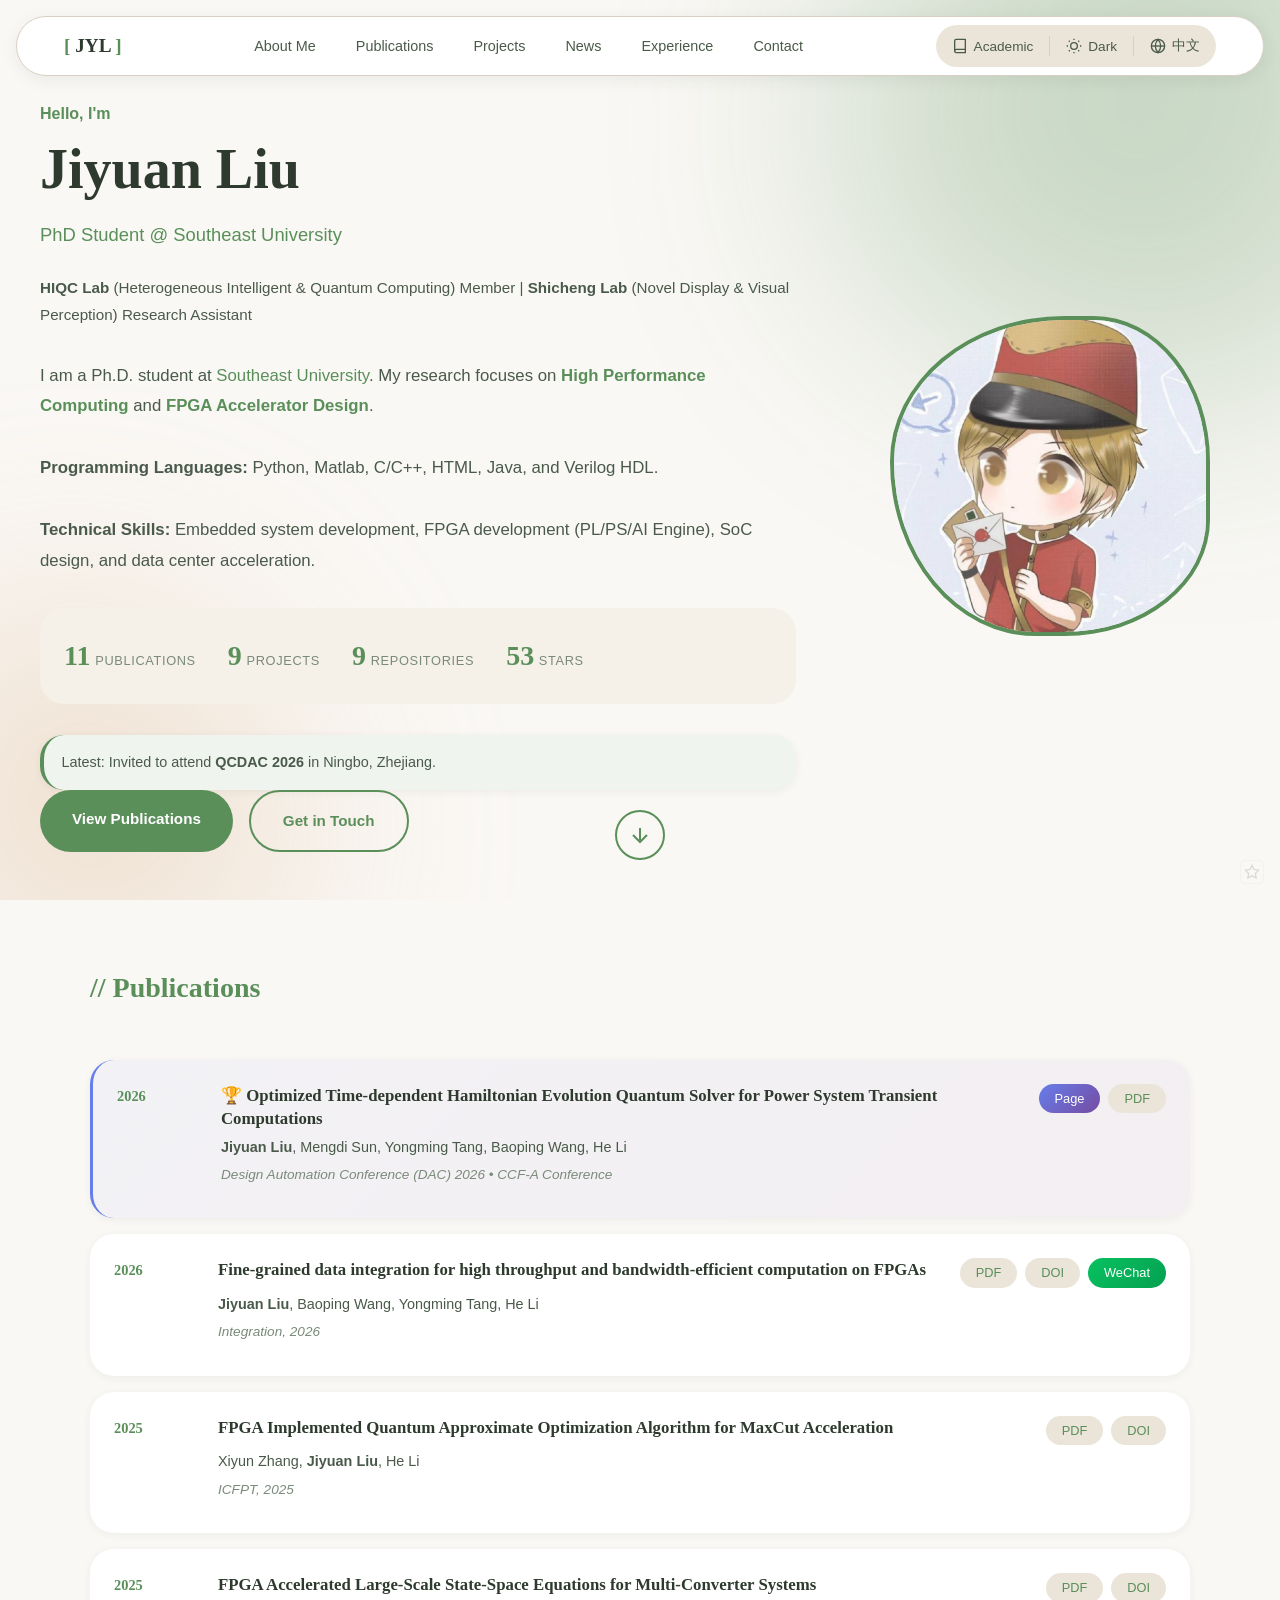
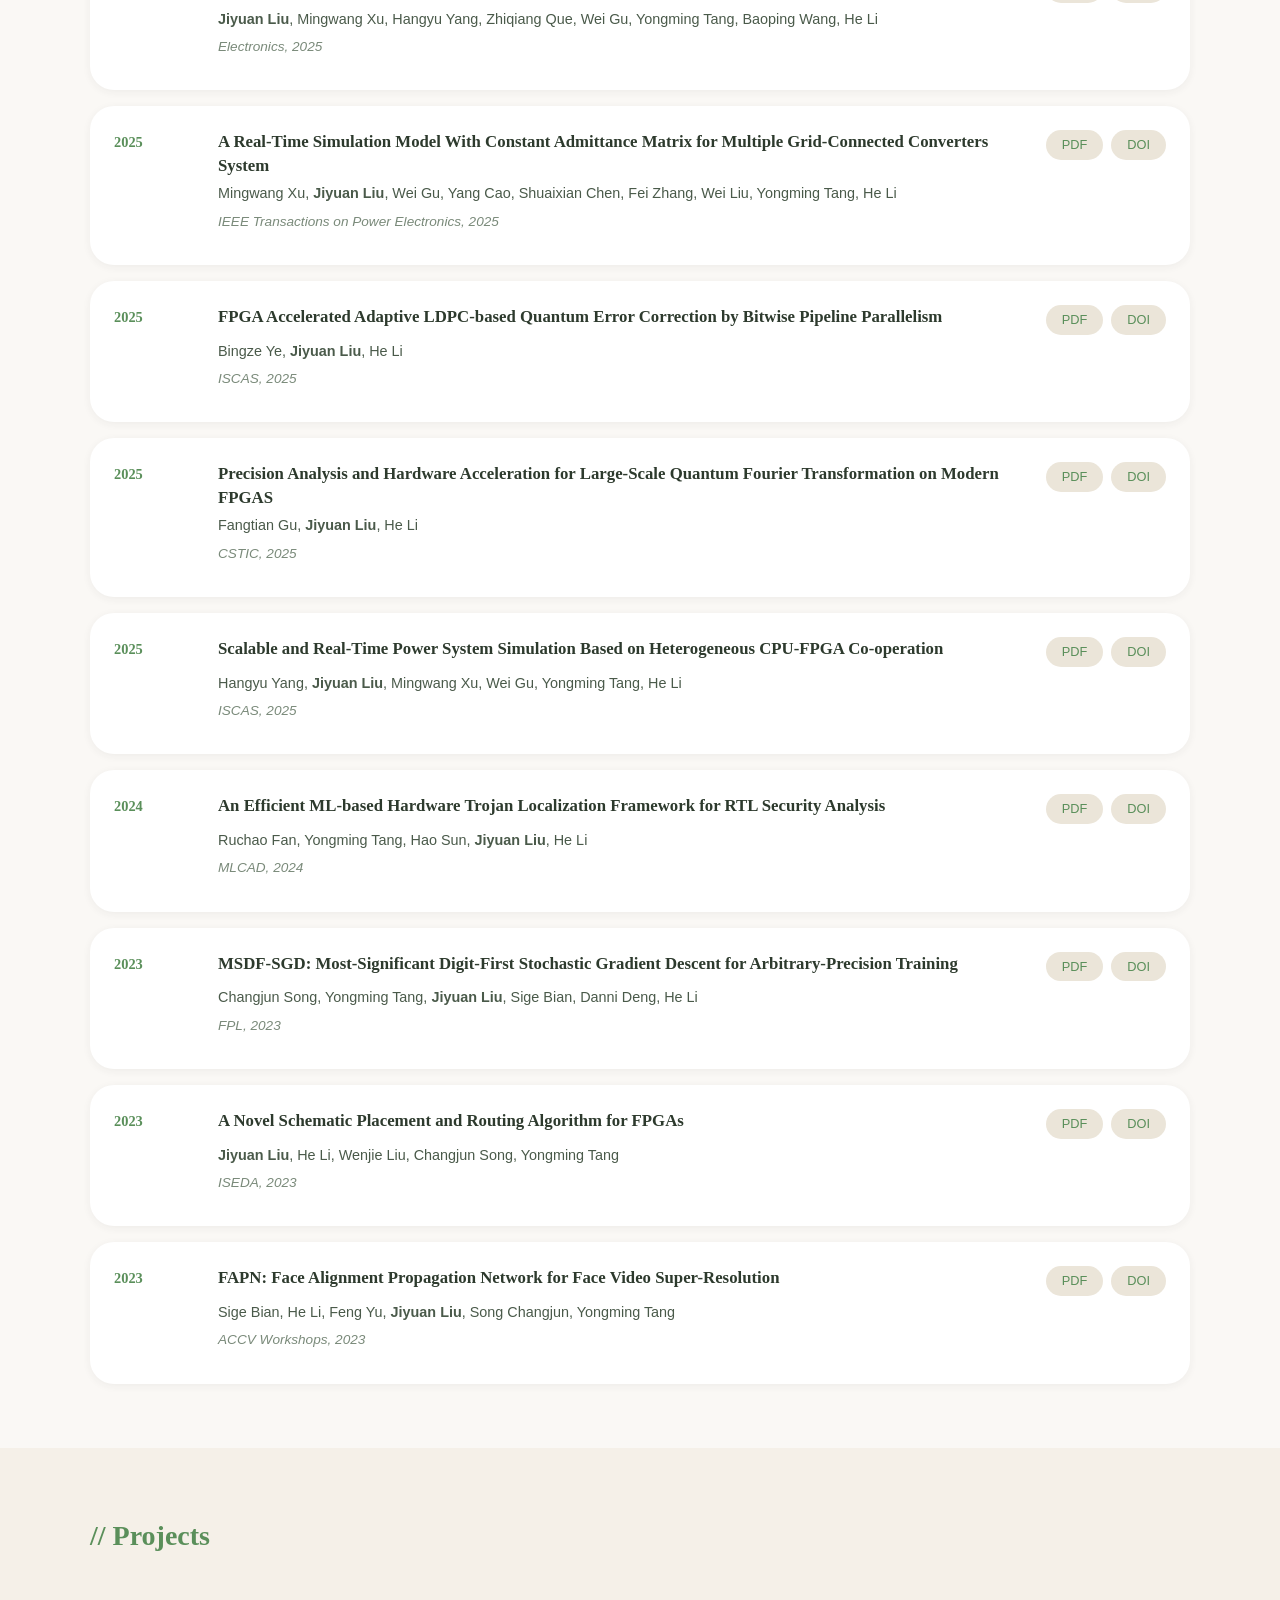
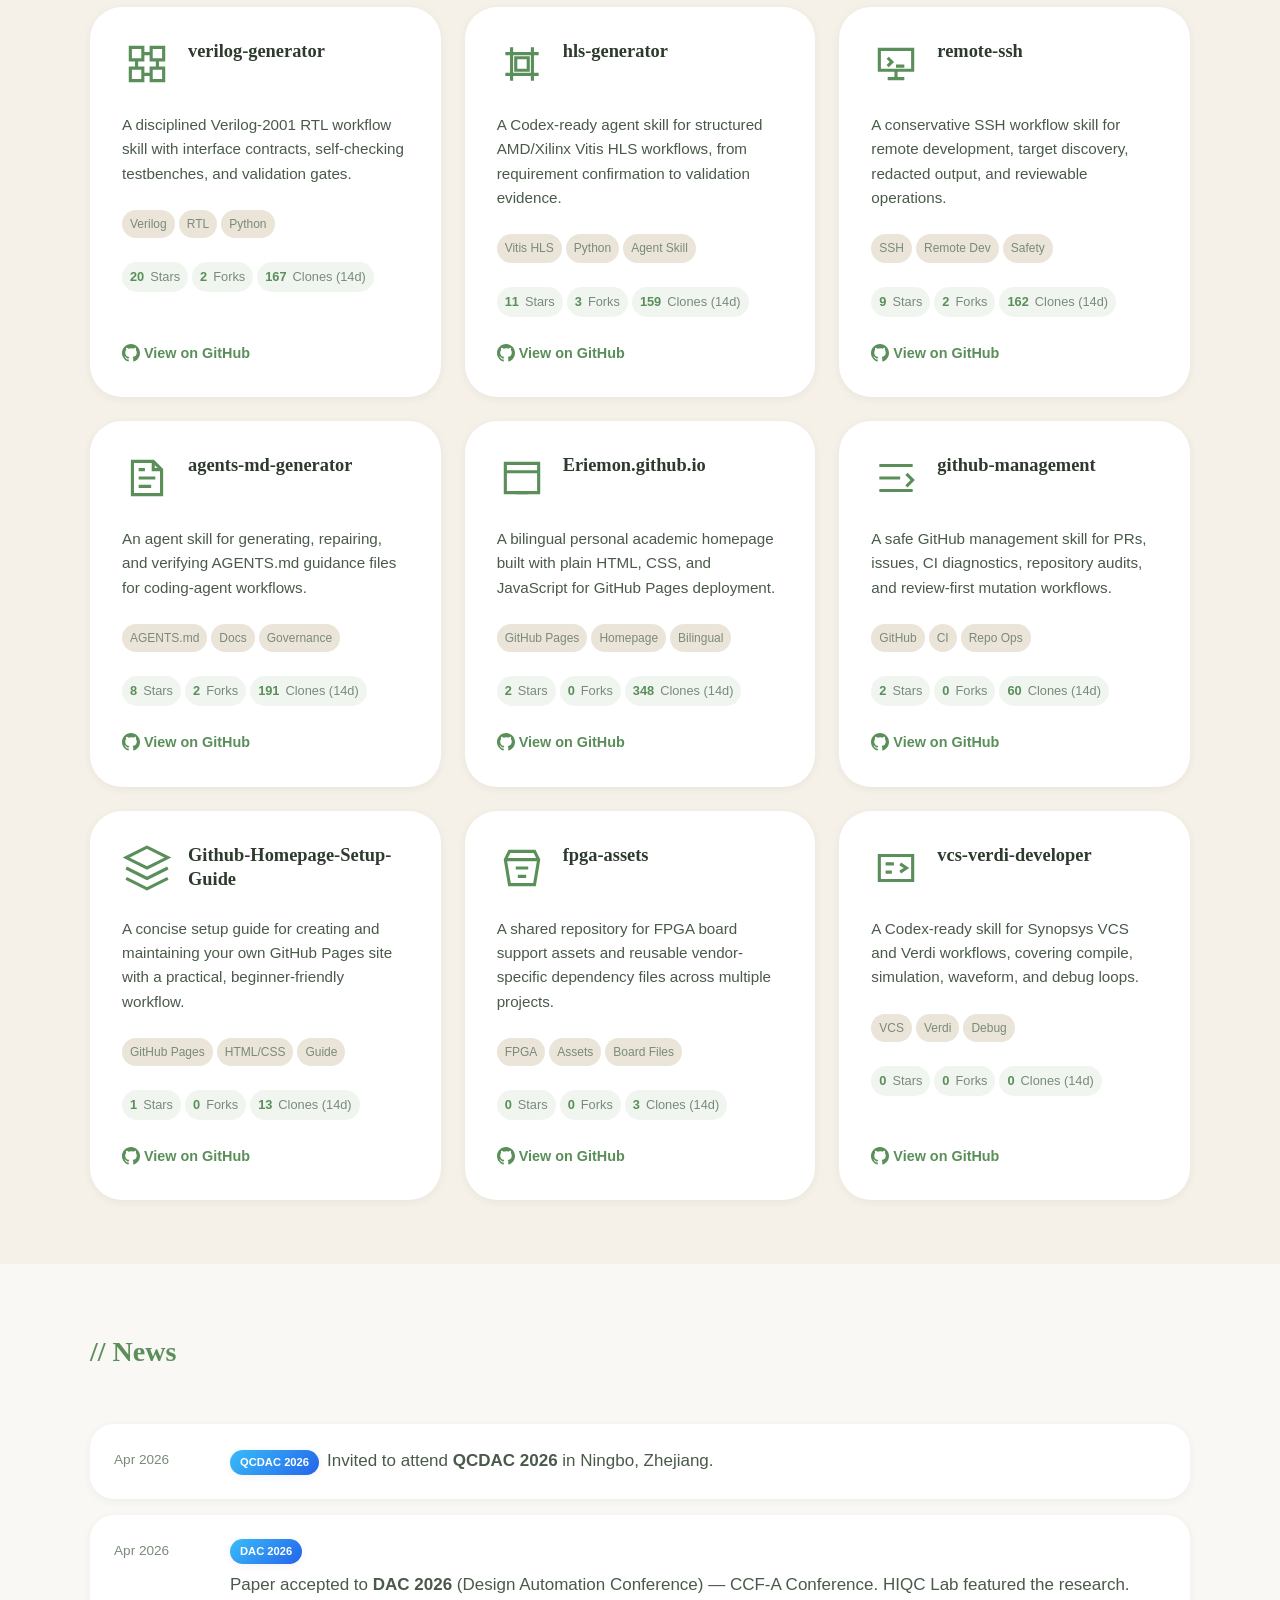
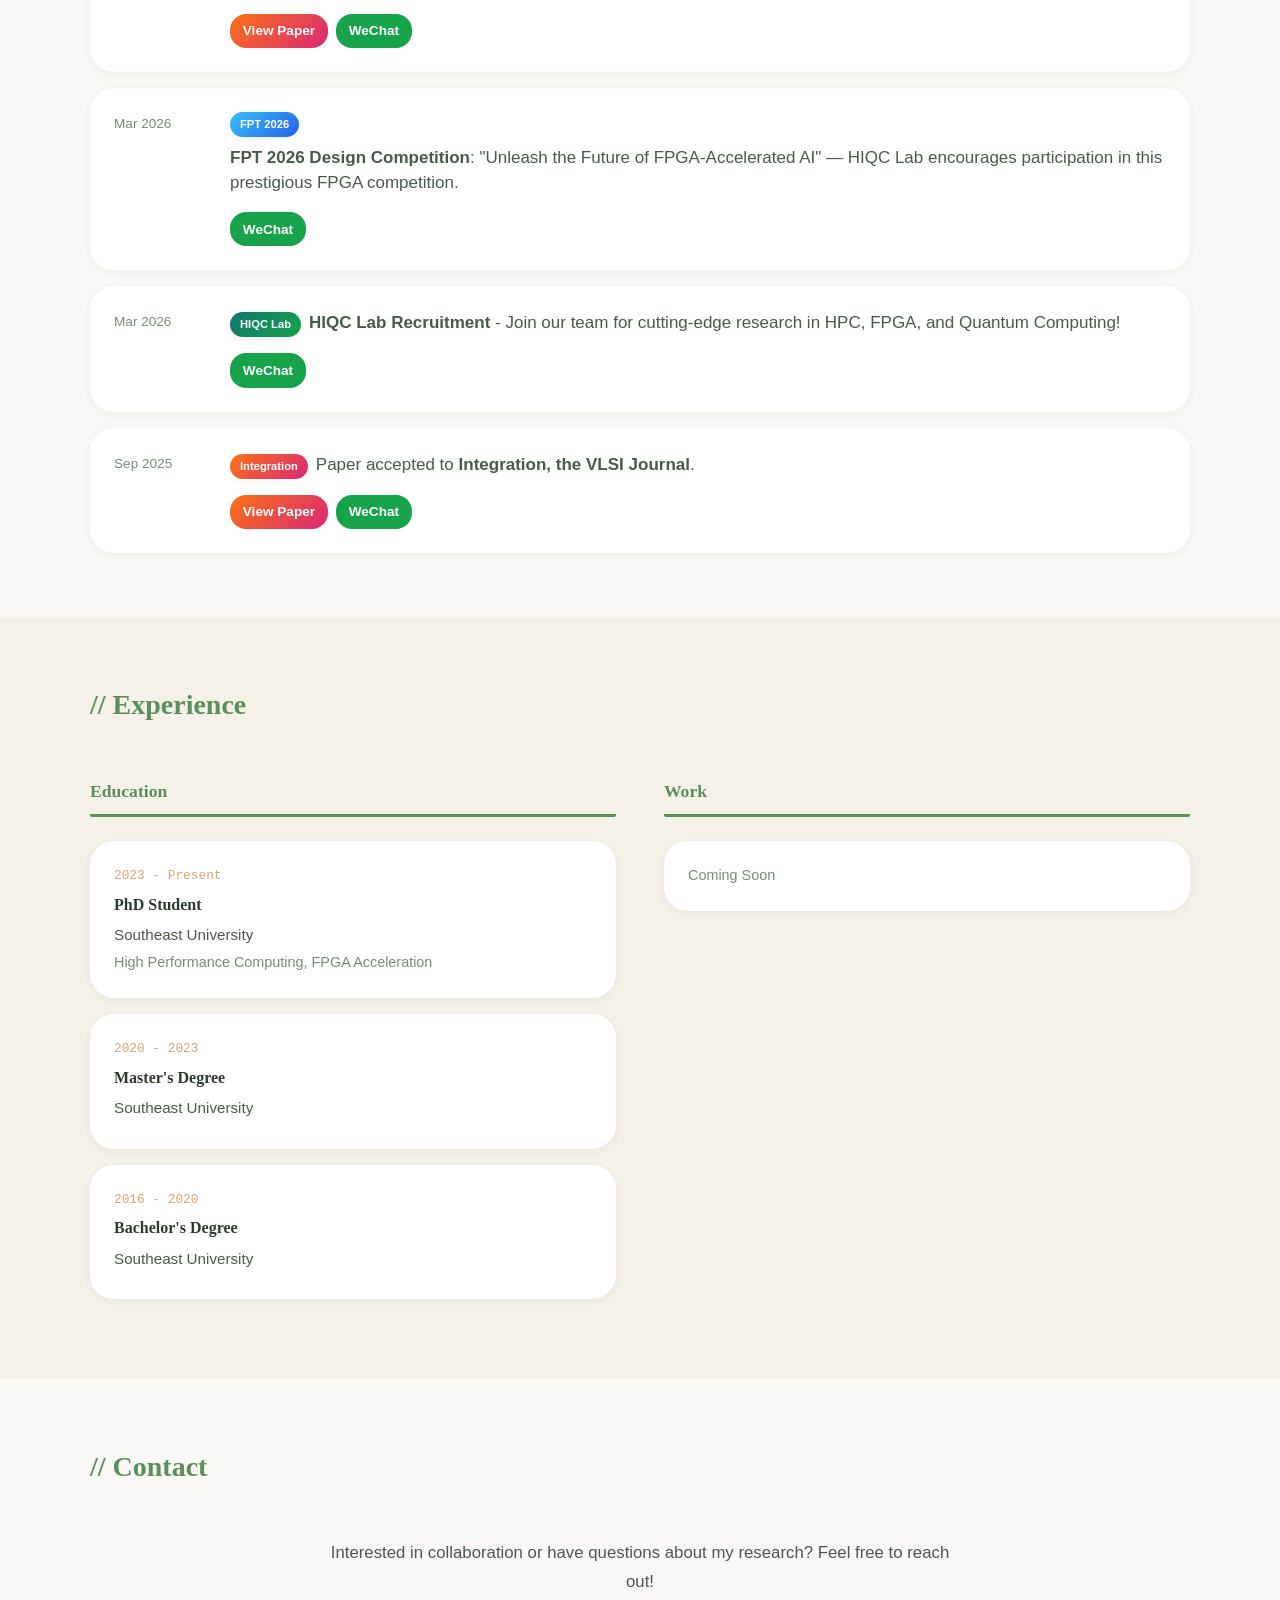
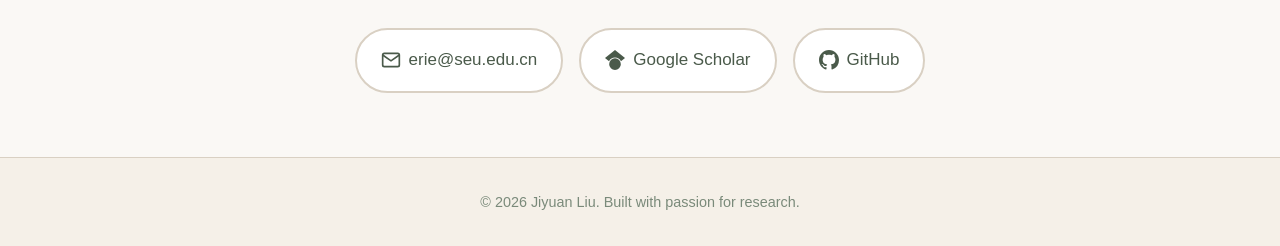
==== commit 196c72d6: "feat: expand projects to all public repos with metrics" ====
--- a/index.html
+++ b/index.html
@@ -182,15 +182,15 @@
                         <span class="stat-label" data-i18n="stat-publications">Publications</span>
                     </div>
                     <div class="stat">
-                        <span class="stat-number">5</span>
+                        <span class="stat-number">9</span>
                         <span class="stat-label" data-i18n="stat-projects">Projects</span>
                     </div>
                     <div class="stat">
-                        <span class="stat-number">3</span>
-                        <span class="stat-label" data-i18n="stat-followers">Followers</span>
+                        <span class="stat-number">9</span>
+                        <span class="stat-label" data-i18n="stat-repositories">Repositories</span>
                     </div>
                     <div class="stat">
-                        <span class="stat-number">16</span>
+                        <span class="stat-number">53</span>
                         <span class="stat-label" data-i18n="stat-stars">Stars</span>
                     </div>
                 </div>
@@ -466,24 +466,30 @@
                 <span class="title-icon" data-i18n="title-projects">// Projects</span>
             </h2>
             <div class="projects-grid">
-                <!-- Project: GitHub Homepage Setup Guide -->
+                <!-- Project: verilog-generator -->
                 <div class="project-card">
                     <div class="project-header">
                         <svg class="project-icon" viewBox="0 0 24 24" fill="none" stroke="currentColor" stroke-width="1.5">
-                            <path d="M12 2L2 7l10 5 10-5-10-5zM2 17l10 5 10-5M2 12l10 5 10-5"/>
+                            <path d="M4 4h6v6H4zM14 4h6v6h-6zM4 14h6v6H4zM14 14h6v6h-6z"/>
+                            <path d="M10 7h4M7 10v4M17 10v4M10 17h4"/>
                         </svg>
-                        <h3 class="project-title">GitHub Homepage Setup Guide</h3>
-                    </div>
-                    <p class="project-desc" data-i18n="project-homepage-desc">
-                        A practical guide for building and maintaining a personal academic homepage on GitHub Pages, with bilingual content and dual visual styles.
+                        <h3 class="project-title">verilog-generator</h3>
+                    </div>
+                    <p class="project-desc" data-i18n="project-verilog-desc">
+                        A disciplined Verilog-2001 RTL workflow skill with interface contracts, self-checking testbenches, and validation gates.
                     </p>
                     <div class="project-tags">
-                        <span class="tag">GitHub Pages</span>
-                        <span class="tag">HTML/CSS</span>
-                        <span class="tag">Guide</span>
+                        <span class="tag">Verilog</span>
+                        <span class="tag">RTL</span>
+                        <span class="tag">Python</span>
+                    </div>
+                    <div class="project-metrics">
+                        <span class="project-metric"><strong>20</strong> <span data-i18n="metric-stars">Stars</span></span>
+                        <span class="project-metric"><strong>2</strong> <span data-i18n="metric-forks">Forks</span></span>
+                        <span class="project-metric"><strong>167</strong> <span data-i18n="metric-clones14d">Clones (14d)</span></span>
                     </div>
                     <div class="project-links">
-                        <a href="https://github.com/Eriemon/Github-Homepage-Setup-Guide" target="_blank" class="project-link">
+                        <a href="https://github.com/Eriemon/verilog-generator" target="_blank" class="project-link">
                             <svg viewBox="0 0 24 24" fill="currentColor">
                                 <path d="M12 0C5.374 0 0 5.373 0 12c0 5.302 3.438 9.8 8.207 11.387.599.111.793-.261.793-.577v-2.234c-3.338.726-4.033-1.416-4.033-1.416-.546-1.387-1.333-1.756-1.333-1.756-1.089-.745.083-.729.083-.729 1.205.084 1.839 1.237 1.839 1.237 1.07 1.834 2.807 1.304 3.492.997.107-.775.418-1.305.762-1.604-2.665-.305-5.467-1.334-5.467-5.931 0-1.311.469-2.381 1.236-3.221-.124-.303-.535-1.524.117-3.176 0 0 1.008-.322 3.301 1.23A11.509 11.509 0 0112 5.803c1.02.005 2.047.138 3.006.404 2.291-1.552 3.297-1.23 3.297-1.23.653 1.653.242 2.874.118 3.176.77.84 1.235 1.911 1.235 3.221 0 4.609-2.807 5.624-5.479 5.921.43.372.823 1.102.823 2.222v3.293c0 .319.192.694.801.576C20.566 21.797 24 17.3 24 12c0-6.627-5.373-12-12-12z"/>
                             </svg>
@@ -492,7 +498,7 @@
                     </div>
                 </div>
 
-                <!-- Project: HLS Generator -->
+                <!-- Project: hls-generator -->
                 <div class="project-card">
                     <div class="project-header">
                         <svg class="project-icon" viewBox="0 0 24 24" fill="none" stroke="currentColor" stroke-width="1.5">
@@ -509,35 +515,13 @@
                         <span class="tag">Python</span>
                         <span class="tag">Agent Skill</span>
                     </div>
+                    <div class="project-metrics">
+                        <span class="project-metric"><strong>11</strong> <span data-i18n="metric-stars">Stars</span></span>
+                        <span class="project-metric"><strong>3</strong> <span data-i18n="metric-forks">Forks</span></span>
+                        <span class="project-metric"><strong>159</strong> <span data-i18n="metric-clones14d">Clones (14d)</span></span>
+                    </div>
                     <div class="project-links">
                         <a href="https://github.com/Eriemon/hls-generator" target="_blank" class="project-link">
-                            <svg viewBox="0 0 24 24" fill="currentColor">
-                                <path d="M12 0C5.374 0 0 5.373 0 12c0 5.302 3.438 9.8 8.207 11.387.599.111.793-.261.793-.577v-2.234c-3.338.726-4.033-1.416-4.033-1.416-.546-1.387-1.333-1.756-1.333-1.756-1.089-.745.083-.729.083-.729 1.205.084 1.839 1.237 1.839 1.237 1.07 1.834 2.807 1.304 3.492.997.107-.775.418-1.305.762-1.604-2.665-.305-5.467-1.334-5.467-5.931 0-1.311.469-2.381 1.236-3.221-.124-.303-.535-1.524.117-3.176 0 0 1.008-.322 3.301 1.23A11.509 11.509 0 0112 5.803c1.02.005 2.047.138 3.006.404 2.291-1.552 3.297-1.23 3.297-1.23.653 1.653.242 2.874.118 3.176.77.84 1.235 1.911 1.235 3.221 0 4.609-2.807 5.624-5.479 5.921.43.372.823 1.102.823 2.222v3.293c0 .319.192.694.801.576C20.566 21.797 24 17.3 24 12c0-6.627-5.373-12-12-12z"/>
-                            </svg>
-                            <span data-i18n="view-github">View on GitHub</span>
-                        </a>
-                    </div>
-                </div>
-
-                <!-- Project: Verilog Generator -->
-                <div class="project-card">
-                    <div class="project-header">
-                        <svg class="project-icon" viewBox="0 0 24 24" fill="none" stroke="currentColor" stroke-width="1.5">
-                            <path d="M4 4h6v6H4zM14 4h6v6h-6zM4 14h6v6H4zM14 14h6v6h-6z"/>
-                            <path d="M10 7h4M7 10v4M17 10v4M10 17h4"/>
-                        </svg>
-                        <h3 class="project-title">verilog-generator</h3>
-                    </div>
-                    <p class="project-desc" data-i18n="project-verilog-desc">
-                        A disciplined Verilog-2001 RTL workflow skill with interface contracts, self-checking testbenches, and validation gates.
-                    </p>
-                    <div class="project-tags">
-                        <span class="tag">Verilog</span>
-                        <span class="tag">RTL</span>
-                        <span class="tag">Python</span>
-                    </div>
-                    <div class="project-links">
-                        <a href="https://github.com/Eriemon/verilog-generator" target="_blank" class="project-link">
                             <svg viewBox="0 0 24 24" fill="currentColor">
                                 <path d="M12 0C5.374 0 0 5.373 0 12c0 5.302 3.438 9.8 8.207 11.387.599.111.793-.261.793-.577v-2.234c-3.338.726-4.033-1.416-4.033-1.416-.546-1.387-1.333-1.756-1.333-1.756-1.089-.745.083-.729.083-.729 1.205.084 1.839 1.237 1.839 1.237 1.07 1.834 2.807 1.304 3.492.997.107-.775.418-1.305.762-1.604-2.665-.305-5.467-1.334-5.467-5.931 0-1.311.469-2.381 1.236-3.221-.124-.303-.535-1.524.117-3.176 0 0 1.008-.322 3.301 1.23A11.509 11.509 0 0112 5.803c1.02.005 2.047.138 3.006.404 2.291-1.552 3.297-1.23 3.297-1.23.653 1.653.242 2.874.118 3.176.77.84 1.235 1.911 1.235 3.221 0 4.609-2.807 5.624-5.479 5.921.43.372.823 1.102.823 2.222v3.293c0 .319.192.694.801.576C20.566 21.797 24 17.3 24 12c0-6.627-5.373-12-12-12z"/>
                             </svg>
@@ -563,8 +547,77 @@
                         <span class="tag">Remote Dev</span>
                         <span class="tag">Safety</span>
                     </div>
+                    <div class="project-metrics">
+                        <span class="project-metric"><strong>9</strong> <span data-i18n="metric-stars">Stars</span></span>
+                        <span class="project-metric"><strong>2</strong> <span data-i18n="metric-forks">Forks</span></span>
+                        <span class="project-metric"><strong>162</strong> <span data-i18n="metric-clones14d">Clones (14d)</span></span>
+                    </div>
                     <div class="project-links">
                         <a href="https://github.com/Eriemon/remote-ssh" target="_blank" class="project-link">
+                            <svg viewBox="0 0 24 24" fill="currentColor">
+                                <path d="M12 0C5.374 0 0 5.373 0 12c0 5.302 3.438 9.8 8.207 11.387.599.111.793-.261.793-.577v-2.234c-3.338.726-4.033-1.416-4.033-1.416-.546-1.387-1.333-1.756-1.333-1.756-1.089-.745.083-.729.083-.729 1.205.084 1.839 1.237 1.839 1.237 1.07 1.834 2.807 1.304 3.492.997.107-.775.418-1.305.762-1.604-2.665-.305-5.467-1.334-5.467-5.931 0-1.311.469-2.381 1.236-3.221-.124-.303-.535-1.524.117-3.176 0 0 1.008-.322 3.301 1.23A11.509 11.509 0 0112 5.803c1.02.005 2.047.138 3.006.404 2.291-1.552 3.297-1.23 3.297-1.23.653 1.653.242 2.874.118 3.176.77.84 1.235 1.911 1.235 3.221 0 4.609-2.807 5.624-5.479 5.921.43.372.823 1.102.823 2.222v3.293c0 .319.192.694.801.576C20.566 21.797 24 17.3 24 12c0-6.627-5.373-12-12-12z"/>
+                            </svg>
+                            <span data-i18n="view-github">View on GitHub</span>
+                        </a>
+                    </div>
+                </div>
+
+                <!-- Project: agents-md-generator -->
+                <div class="project-card">
+                    <div class="project-header">
+                        <svg class="project-icon" viewBox="0 0 24 24" fill="none" stroke="currentColor" stroke-width="1.5">
+                            <path d="M5 4h10l4 4v12H5z"/>
+                            <path d="M15 4v4h4M8 12h8M8 16h6M8 8h3"/>
+                        </svg>
+                        <h3 class="project-title">agents-md-generator</h3>
+                    </div>
+                    <p class="project-desc" data-i18n="project-agents-desc">
+                        An agent skill for generating, repairing, and verifying AGENTS.md guidance files for coding-agent workflows.
+                    </p>
+                    <div class="project-tags">
+                        <span class="tag">AGENTS.md</span>
+                        <span class="tag">Docs</span>
+                        <span class="tag">Governance</span>
+                    </div>
+                    <div class="project-metrics">
+                        <span class="project-metric"><strong>8</strong> <span data-i18n="metric-stars">Stars</span></span>
+                        <span class="project-metric"><strong>2</strong> <span data-i18n="metric-forks">Forks</span></span>
+                        <span class="project-metric"><strong>191</strong> <span data-i18n="metric-clones14d">Clones (14d)</span></span>
+                    </div>
+                    <div class="project-links">
+                        <a href="https://github.com/Eriemon/agents-md-generator" target="_blank" class="project-link">
+                            <svg viewBox="0 0 24 24" fill="currentColor">
+                                <path d="M12 0C5.374 0 0 5.373 0 12c0 5.302 3.438 9.8 8.207 11.387.599.111.793-.261.793-.577v-2.234c-3.338.726-4.033-1.416-4.033-1.416-.546-1.387-1.333-1.756-1.333-1.756-1.089-.745.083-.729.083-.729 1.205.084 1.839 1.237 1.839 1.237 1.07 1.834 2.807 1.304 3.492.997.107-.775.418-1.305.762-1.604-2.665-.305-5.467-1.334-5.467-5.931 0-1.311.469-2.381 1.236-3.221-.124-.303-.535-1.524.117-3.176 0 0 1.008-.322 3.301 1.23A11.509 11.509 0 0112 5.803c1.02.005 2.047.138 3.006.404 2.291-1.552 3.297-1.23 3.297-1.23.653 1.653.242 2.874.118 3.176.77.84 1.235 1.911 1.235 3.221 0 4.609-2.807 5.624-5.479 5.921.43.372.823 1.102.823 2.222v3.293c0 .319.192.694.801.576C20.566 21.797 24 17.3 24 12c0-6.627-5.373-12-12-12z"/>
+                            </svg>
+                            <span data-i18n="view-github">View on GitHub</span>
+                        </a>
+                    </div>
+                </div>
+
+                <!-- Project: Eriemon.github.io -->
+                <div class="project-card">
+                    <div class="project-header">
+                        <svg class="project-icon" viewBox="0 0 24 24" fill="none" stroke="currentColor" stroke-width="1.5">
+                            <path d="M4 5h16v14H4z"/>
+                            <path d="M4 9h16M9 19h6"/>
+                        </svg>
+                        <h3 class="project-title">Eriemon.github.io</h3>
+                    </div>
+                    <p class="project-desc" data-i18n="project-homepage-desc">
+                        A bilingual personal academic homepage built with plain HTML, CSS, and JavaScript for GitHub Pages deployment.
+                    </p>
+                    <div class="project-tags">
+                        <span class="tag">GitHub Pages</span>
+                        <span class="tag">Homepage</span>
+                        <span class="tag">Bilingual</span>
+                    </div>
+                    <div class="project-metrics">
+                        <span class="project-metric"><strong>2</strong> <span data-i18n="metric-stars">Stars</span></span>
+                        <span class="project-metric"><strong>0</strong> <span data-i18n="metric-forks">Forks</span></span>
+                        <span class="project-metric"><strong>348</strong> <span data-i18n="metric-clones14d">Clones (14d)</span></span>
+                    </div>
+                    <div class="project-links">
+                        <a href="https://github.com/Eriemon/Eriemon.github.io" target="_blank" class="project-link">
                             <svg viewBox="0 0 24 24" fill="currentColor">
                                 <path d="M12 0C5.374 0 0 5.373 0 12c0 5.302 3.438 9.8 8.207 11.387.599.111.793-.261.793-.577v-2.234c-3.338.726-4.033-1.416-4.033-1.416-.546-1.387-1.333-1.756-1.333-1.756-1.089-.745.083-.729.083-.729 1.205.084 1.839 1.237 1.839 1.237 1.07 1.834 2.807 1.304 3.492.997.107-.775.418-1.305.762-1.604-2.665-.305-5.467-1.334-5.467-5.931 0-1.311.469-2.381 1.236-3.221-.124-.303-.535-1.524.117-3.176 0 0 1.008-.322 3.301 1.23A11.509 11.509 0 0112 5.803c1.02.005 2.047.138 3.006.404 2.291-1.552 3.297-1.23 3.297-1.23.653 1.653.242 2.874.118 3.176.77.84 1.235 1.911 1.235 3.221 0 4.609-2.807 5.624-5.479 5.921.43.372.823 1.102.823 2.222v3.293c0 .319.192.694.801.576C20.566 21.797 24 17.3 24 12c0-6.627-5.373-12-12-12z"/>
                             </svg>
@@ -590,8 +643,108 @@
                         <span class="tag">CI</span>
                         <span class="tag">Repo Ops</span>
                     </div>
+                    <div class="project-metrics">
+                        <span class="project-metric"><strong>2</strong> <span data-i18n="metric-stars">Stars</span></span>
+                        <span class="project-metric"><strong>0</strong> <span data-i18n="metric-forks">Forks</span></span>
+                        <span class="project-metric"><strong>60</strong> <span data-i18n="metric-clones14d">Clones (14d)</span></span>
+                    </div>
                     <div class="project-links">
                         <a href="https://github.com/Eriemon/github-management" target="_blank" class="project-link">
+                            <svg viewBox="0 0 24 24" fill="currentColor">
+                                <path d="M12 0C5.374 0 0 5.373 0 12c0 5.302 3.438 9.8 8.207 11.387.599.111.793-.261.793-.577v-2.234c-3.338.726-4.033-1.416-4.033-1.416-.546-1.387-1.333-1.756-1.333-1.756-1.089-.745.083-.729.083-.729 1.205.084 1.839 1.237 1.839 1.237 1.07 1.834 2.807 1.304 3.492.997.107-.775.418-1.305.762-1.604-2.665-.305-5.467-1.334-5.467-5.931 0-1.311.469-2.381 1.236-3.221-.124-.303-.535-1.524.117-3.176 0 0 1.008-.322 3.301 1.23A11.509 11.509 0 0112 5.803c1.02.005 2.047.138 3.006.404 2.291-1.552 3.297-1.23 3.297-1.23.653 1.653.242 2.874.118 3.176.77.84 1.235 1.911 1.235 3.221 0 4.609-2.807 5.624-5.479 5.921.43.372.823 1.102.823 2.222v3.293c0 .319.192.694.801.576C20.566 21.797 24 17.3 24 12c0-6.627-5.373-12-12-12z"/>
+                            </svg>
+                            <span data-i18n="view-github">View on GitHub</span>
+                        </a>
+                    </div>
+                </div>
+
+                <!-- Project: Github-Homepage-Setup-Guide -->
+                <div class="project-card">
+                    <div class="project-header">
+                        <svg class="project-icon" viewBox="0 0 24 24" fill="none" stroke="currentColor" stroke-width="1.5">
+                            <path d="M12 2L2 7l10 5 10-5-10-5zM2 17l10 5 10-5M2 12l10 5 10-5"/>
+                        </svg>
+                        <h3 class="project-title">Github-Homepage-Setup-Guide</h3>
+                    </div>
+                    <p class="project-desc" data-i18n="project-guide-desc">
+                        A concise setup guide for creating and maintaining your own GitHub Pages site with a practical, beginner-friendly workflow.
+                    </p>
+                    <div class="project-tags">
+                        <span class="tag">GitHub Pages</span>
+                        <span class="tag">HTML/CSS</span>
+                        <span class="tag">Guide</span>
+                    </div>
+                    <div class="project-metrics">
+                        <span class="project-metric"><strong>1</strong> <span data-i18n="metric-stars">Stars</span></span>
+                        <span class="project-metric"><strong>0</strong> <span data-i18n="metric-forks">Forks</span></span>
+                        <span class="project-metric"><strong>13</strong> <span data-i18n="metric-clones14d">Clones (14d)</span></span>
+                    </div>
+                    <div class="project-links">
+                        <a href="https://github.com/Eriemon/Github-Homepage-Setup-Guide" target="_blank" class="project-link">
+                            <svg viewBox="0 0 24 24" fill="currentColor">
+                                <path d="M12 0C5.374 0 0 5.373 0 12c0 5.302 3.438 9.8 8.207 11.387.599.111.793-.261.793-.577v-2.234c-3.338.726-4.033-1.416-4.033-1.416-.546-1.387-1.333-1.756-1.333-1.756-1.089-.745.083-.729.083-.729 1.205.084 1.839 1.237 1.839 1.237 1.07 1.834 2.807 1.304 3.492.997.107-.775.418-1.305.762-1.604-2.665-.305-5.467-1.334-5.467-5.931 0-1.311.469-2.381 1.236-3.221-.124-.303-.535-1.524.117-3.176 0 0 1.008-.322 3.301 1.23A11.509 11.509 0 0112 5.803c1.02.005 2.047.138 3.006.404 2.291-1.552 3.297-1.23 3.297-1.23.653 1.653.242 2.874.118 3.176.77.84 1.235 1.911 1.235 3.221 0 4.609-2.807 5.624-5.479 5.921.43.372.823 1.102.823 2.222v3.293c0 .319.192.694.801.576C20.566 21.797 24 17.3 24 12c0-6.627-5.373-12-12-12z"/>
+                            </svg>
+                            <span data-i18n="view-github">View on GitHub</span>
+                        </a>
+                    </div>
+                </div>
+
+                <!-- Project: fpga-assets -->
+                <div class="project-card">
+                    <div class="project-header">
+                        <svg class="project-icon" viewBox="0 0 24 24" fill="none" stroke="currentColor" stroke-width="1.5">
+                            <path d="M4 8h16M6 4h12l2 4-2 12H6L4 8z"/>
+                            <path d="M9 12h6M10 16h4"/>
+                        </svg>
+                        <h3 class="project-title">fpga-assets</h3>
+                    </div>
+                    <p class="project-desc" data-i18n="project-fpga-desc">
+                        A shared repository for FPGA board support assets and reusable vendor-specific dependency files across multiple projects.
+                    </p>
+                    <div class="project-tags">
+                        <span class="tag">FPGA</span>
+                        <span class="tag">Assets</span>
+                        <span class="tag">Board Files</span>
+                    </div>
+                    <div class="project-metrics">
+                        <span class="project-metric"><strong>0</strong> <span data-i18n="metric-stars">Stars</span></span>
+                        <span class="project-metric"><strong>0</strong> <span data-i18n="metric-forks">Forks</span></span>
+                        <span class="project-metric"><strong>3</strong> <span data-i18n="metric-clones14d">Clones (14d)</span></span>
+                    </div>
+                    <div class="project-links">
+                        <a href="https://github.com/Eriemon/fpga-assets" target="_blank" class="project-link">
+                            <svg viewBox="0 0 24 24" fill="currentColor">
+                                <path d="M12 0C5.374 0 0 5.373 0 12c0 5.302 3.438 9.8 8.207 11.387.599.111.793-.261.793-.577v-2.234c-3.338.726-4.033-1.416-4.033-1.416-.546-1.387-1.333-1.756-1.333-1.756-1.089-.745.083-.729.083-.729 1.205.084 1.839 1.237 1.839 1.237 1.07 1.834 2.807 1.304 3.492.997.107-.775.418-1.305.762-1.604-2.665-.305-5.467-1.334-5.467-5.931 0-1.311.469-2.381 1.236-3.221-.124-.303-.535-1.524.117-3.176 0 0 1.008-.322 3.301 1.23A11.509 11.509 0 0112 5.803c1.02.005 2.047.138 3.006.404 2.291-1.552 3.297-1.23 3.297-1.23.653 1.653.242 2.874.118 3.176.77.84 1.235 1.911 1.235 3.221 0 4.609-2.807 5.624-5.479 5.921.43.372.823 1.102.823 2.222v3.293c0 .319.192.694.801.576C20.566 21.797 24 17.3 24 12c0-6.627-5.373-12-12-12z"/>
+                            </svg>
+                            <span data-i18n="view-github">View on GitHub</span>
+                        </a>
+                    </div>
+                </div>
+
+                <!-- Project: vcs-verdi-developer -->
+                <div class="project-card">
+                    <div class="project-header">
+                        <svg class="project-icon" viewBox="0 0 24 24" fill="none" stroke="currentColor" stroke-width="1.5">
+                            <path d="M4 6h16v12H4z"/>
+                            <path d="M7 10h4M7 14h3M14 10l3 2-3 2"/>
+                        </svg>
+                        <h3 class="project-title">vcs-verdi-developer</h3>
+                    </div>
+                    <p class="project-desc" data-i18n="project-vcs-desc">
+                        A Codex-ready skill for Synopsys VCS and Verdi workflows, covering compile, simulation, waveform, and debug loops.
+                    </p>
+                    <div class="project-tags">
+                        <span class="tag">VCS</span>
+                        <span class="tag">Verdi</span>
+                        <span class="tag">Debug</span>
+                    </div>
+                    <div class="project-metrics">
+                        <span class="project-metric"><strong>0</strong> <span data-i18n="metric-stars">Stars</span></span>
+                        <span class="project-metric"><strong>0</strong> <span data-i18n="metric-forks">Forks</span></span>
+                        <span class="project-metric"><strong>0</strong> <span data-i18n="metric-clones14d">Clones (14d)</span></span>
+                    </div>
+                    <div class="project-links">
+                        <a href="https://github.com/Eriemon/vcs-verdi-developer" target="_blank" class="project-link">
                             <svg viewBox="0 0 24 24" fill="currentColor">
                                 <path d="M12 0C5.374 0 0 5.373 0 12c0 5.302 3.438 9.8 8.207 11.387.599.111.793-.261.793-.577v-2.234c-3.338.726-4.033-1.416-4.033-1.416-.546-1.387-1.333-1.756-1.333-1.756-1.089-.745.083-.729.083-.729 1.205.084 1.839 1.237 1.839 1.237 1.07 1.834 2.807 1.304 3.492.997.107-.775.418-1.305.762-1.604-2.665-.305-5.467-1.334-5.467-5.931 0-1.311.469-2.381 1.236-3.221-.124-.303-.535-1.524.117-3.176 0 0 1.008-.322 3.301 1.23A11.509 11.509 0 0112 5.803c1.02.005 2.047.138 3.006.404 2.291-1.552 3.297-1.23 3.297-1.23.653 1.653.242 2.874.118 3.176.77.84 1.235 1.911 1.235 3.221 0 4.609-2.807 5.624-5.479 5.921.43.372.823 1.102.823 2.222v3.293c0 .319.192.694.801.576C20.566 21.797 24 17.3 24 12c0-6.627-5.373-12-12-12z"/>
                             </svg>
@@ -819,8 +972,11 @@
             'about-skills': '<strong>Technical Skills:</strong> Embedded system development, FPGA development (PL/PS/AI Engine), SoC design, and data center acceleration.',
             'stat-publications': 'Publications',
             'stat-projects': 'Projects',
-            'stat-followers': 'Followers',
+            'stat-repositories': 'Repositories',
             'stat-stars': 'Stars',
+            'metric-stars': 'Stars',
+            'metric-forks': 'Forks',
+            'metric-clones14d': 'Clones (14d)',
             'hero-latest': 'Latest: Invited to attend <strong>QCDAC 2026</strong> in Ningbo, Zhejiang.',
             'btn-publications': 'View Publications',
             'btn-contact': 'Get in Touch',
@@ -830,11 +986,15 @@
             'seu': 'Southeast University',
             'title-publications': '// Publications',
             'title-projects': '// Projects',
-            'project-homepage-desc': 'A practical guide for building and maintaining a personal academic homepage on GitHub Pages, with bilingual content and dual visual styles.',
+            'project-homepage-desc': 'A bilingual personal academic homepage built with plain HTML, CSS, and JavaScript for GitHub Pages deployment.',
+            'project-guide-desc': 'A concise setup guide for creating and maintaining your own GitHub Pages site with a practical, beginner-friendly workflow.',
+            'project-fpga-desc': 'A shared repository for FPGA board support assets and reusable vendor-specific dependency files across multiple projects.',
+            'project-verilog-desc': 'A disciplined Verilog-2001 RTL workflow skill with interface contracts, self-checking testbenches, and validation gates.',
             'project-hls-desc': 'A Codex-ready agent skill for structured AMD/Xilinx Vitis HLS workflows, from requirement confirmation to validation evidence.',
-            'project-verilog-desc': 'A disciplined Verilog-2001 RTL workflow skill with interface contracts, self-checking testbenches, and validation gates.',
             'project-ssh-desc': 'A conservative SSH workflow skill for remote development, target discovery, redacted output, and reviewable operations.',
+            'project-agents-desc': 'An agent skill for generating, repairing, and verifying AGENTS.md guidance files for coding-agent workflows.',
             'project-github-desc': 'A safe GitHub management skill for PRs, issues, CI diagnostics, repository audits, and review-first mutation workflows.',
+            'project-vcs-desc': 'A Codex-ready skill for Synopsys VCS and Verdi workflows, covering compile, simulation, waveform, and debug loops.',
             'view-github': 'View on GitHub',
             'title-news': '// News',
             'news-qcdac': 'Invited to attend <strong>QCDAC 2026</strong> in Ningbo, Zhejiang.',
@@ -882,8 +1042,11 @@
             'about-skills': '<strong>技术技能：</strong>嵌入式系统开发，FPGA 开发（PL/PS/AI Engine），SoC 设计，数据中心加速。',
             'stat-publications': '篇论文',
             'stat-projects': '个项目',
-            'stat-followers': '位关注者',
+            'stat-repositories': '个仓库',
             'stat-stars': '颗星标',
+            'metric-stars': '星标',
+            'metric-forks': 'Fork',
+            'metric-clones14d': '14天克隆',
             'hero-latest': '最新动态：受邀参加 <strong>QCDAC 2026</strong>，会议在浙江宁波举行。',
             'btn-publications': '查看论文',
             'btn-contact': '联系我',
@@ -893,11 +1056,15 @@
             'seu': '东南大学',
             'title-publications': '// 发表论文',
             'title-projects': '// 项目经历',
-            'project-homepage-desc': '面向个人学术主页搭建与维护的 GitHub Pages 实用指南，支持中英文内容与双风格界面。',
+            'project-homepage-desc': '一个使用原生 HTML、CSS 和 JavaScript 构建的双语个人学术主页，可直接部署到 GitHub Pages。',
+            'project-guide-desc': '一个简明的 GitHub Pages 搭建指南，帮助初学者以实用流程创建和维护自己的站点。',
+            'project-fpga-desc': '一个面向多项目复用的共享仓库，用于存放 FPGA 板级支持资源和厂商相关依赖文件。',
+            'project-verilog-desc': '面向 Verilog-2001 RTL 开发的规范化工作流技能，包含接口契约、自检 testbench 与验证关卡。',
             'project-hls-desc': '面向 AMD/Xilinx Vitis HLS 工作流的 Codex Agent 技能，覆盖需求确认、代码生成与验证证据整理。',
-            'project-verilog-desc': '面向 Verilog-2001 RTL 开发的规范化工作流技能，包含接口契约、自检 testbench 与验证关卡。',
             'project-ssh-desc': '面向远程开发的保守 SSH 工作流技能，支持目标发现、敏感信息脱敏和可审阅操作。',
+            'project-agents-desc': '面向编码 Agent 工作流的 AGENTS.md 生成、修复与校验技能。',
             'project-github-desc': '面向 GitHub 管理的安全技能，支持 PR、Issue、CI 诊断、仓库审计和先审阅后变更的流程。',
+            'project-vcs-desc': '面向 Synopsys VCS 与 Verdi 工作流的 Codex 技能，覆盖编译、仿真、波形与调试闭环。',
             'view-github': '查看 GitHub',
             'title-news': '// 新闻动态',
             'news-qcdac': '受邀参加 <strong>QCDAC 2026</strong>，会议在浙江宁波举行。',
--- a/style-natural.css
+++ b/style-natural.css
@@ -641,6 +641,29 @@
     margin-bottom: var(--space-lg);
 }
 
+.project-metrics {
+    display: flex;
+    flex-wrap: wrap;
+    gap: var(--space-xs);
+    margin-bottom: var(--space-lg);
+}
+
+.project-metric {
+    display: inline-flex;
+    align-items: center;
+    gap: 6px;
+    font-size: 0.8rem;
+    padding: var(--space-xs) var(--space-sm);
+    background: rgba(94, 141, 94, 0.09);
+    border-radius: var(--radius-full);
+    color: var(--text-muted);
+}
+
+.project-metric strong {
+    color: var(--accent-primary);
+    font-weight: 700;
+}
+
 .tag {
     font-size: 0.75rem;
     padding: var(--space-xs) var(--space-sm);
@@ -672,11 +695,6 @@
 .project-link svg {
     width: 18px;
     height: 18px;
-}
-
-.project-stars {
-    font-size: 0.85rem;
-    color: var(--text-muted);
 }
 
 /* ========================================
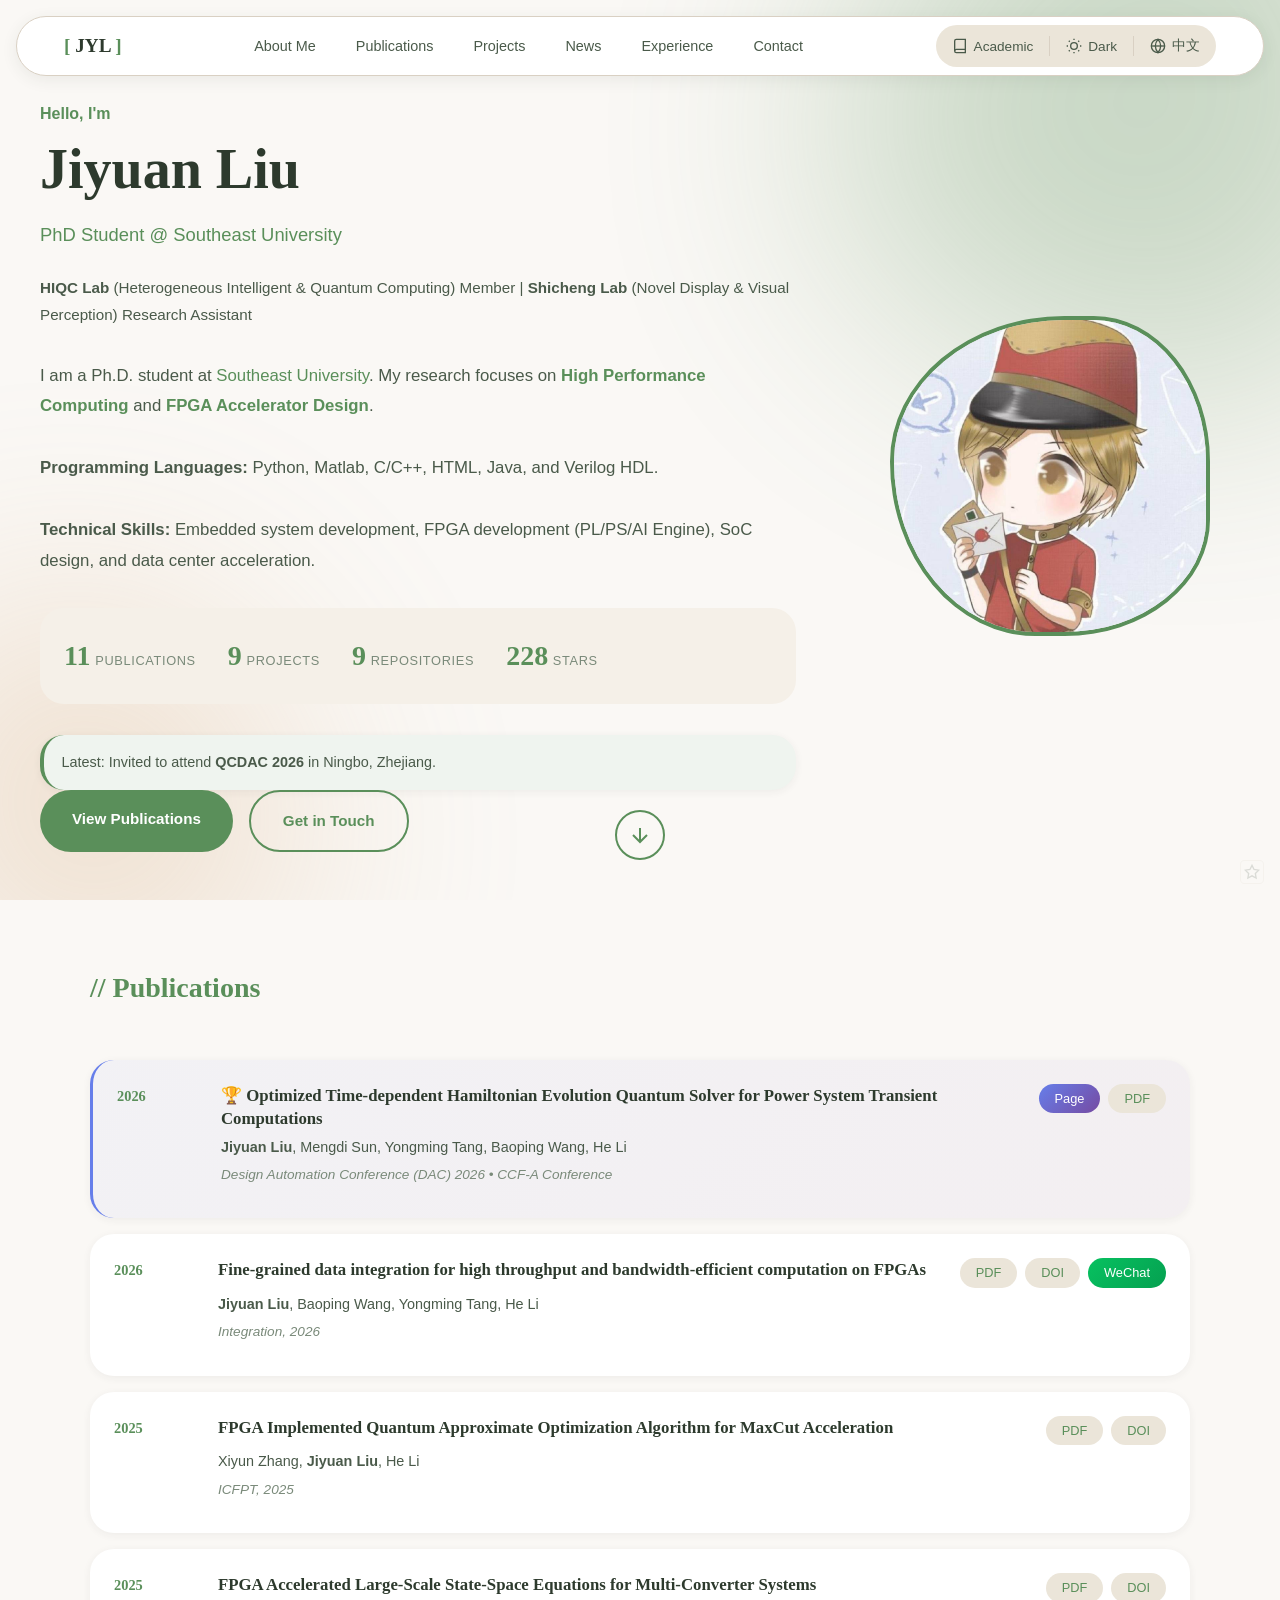
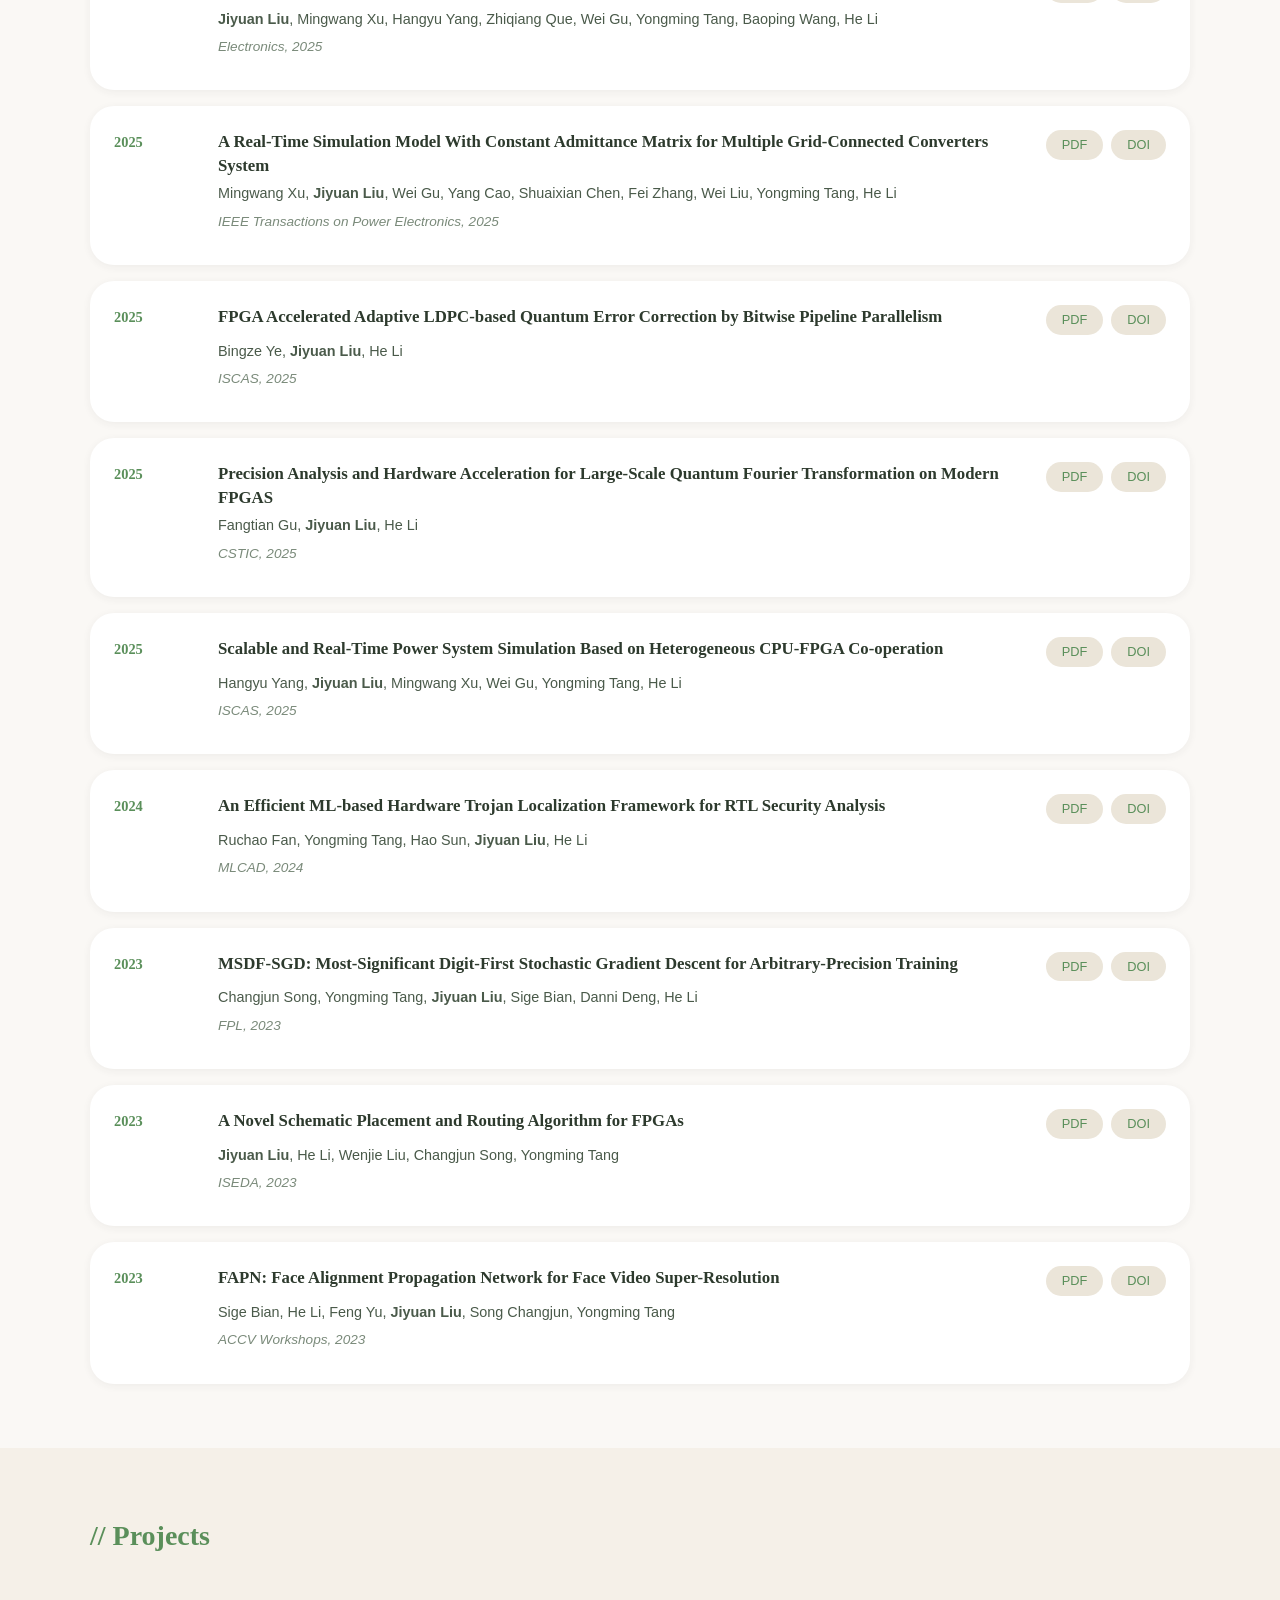
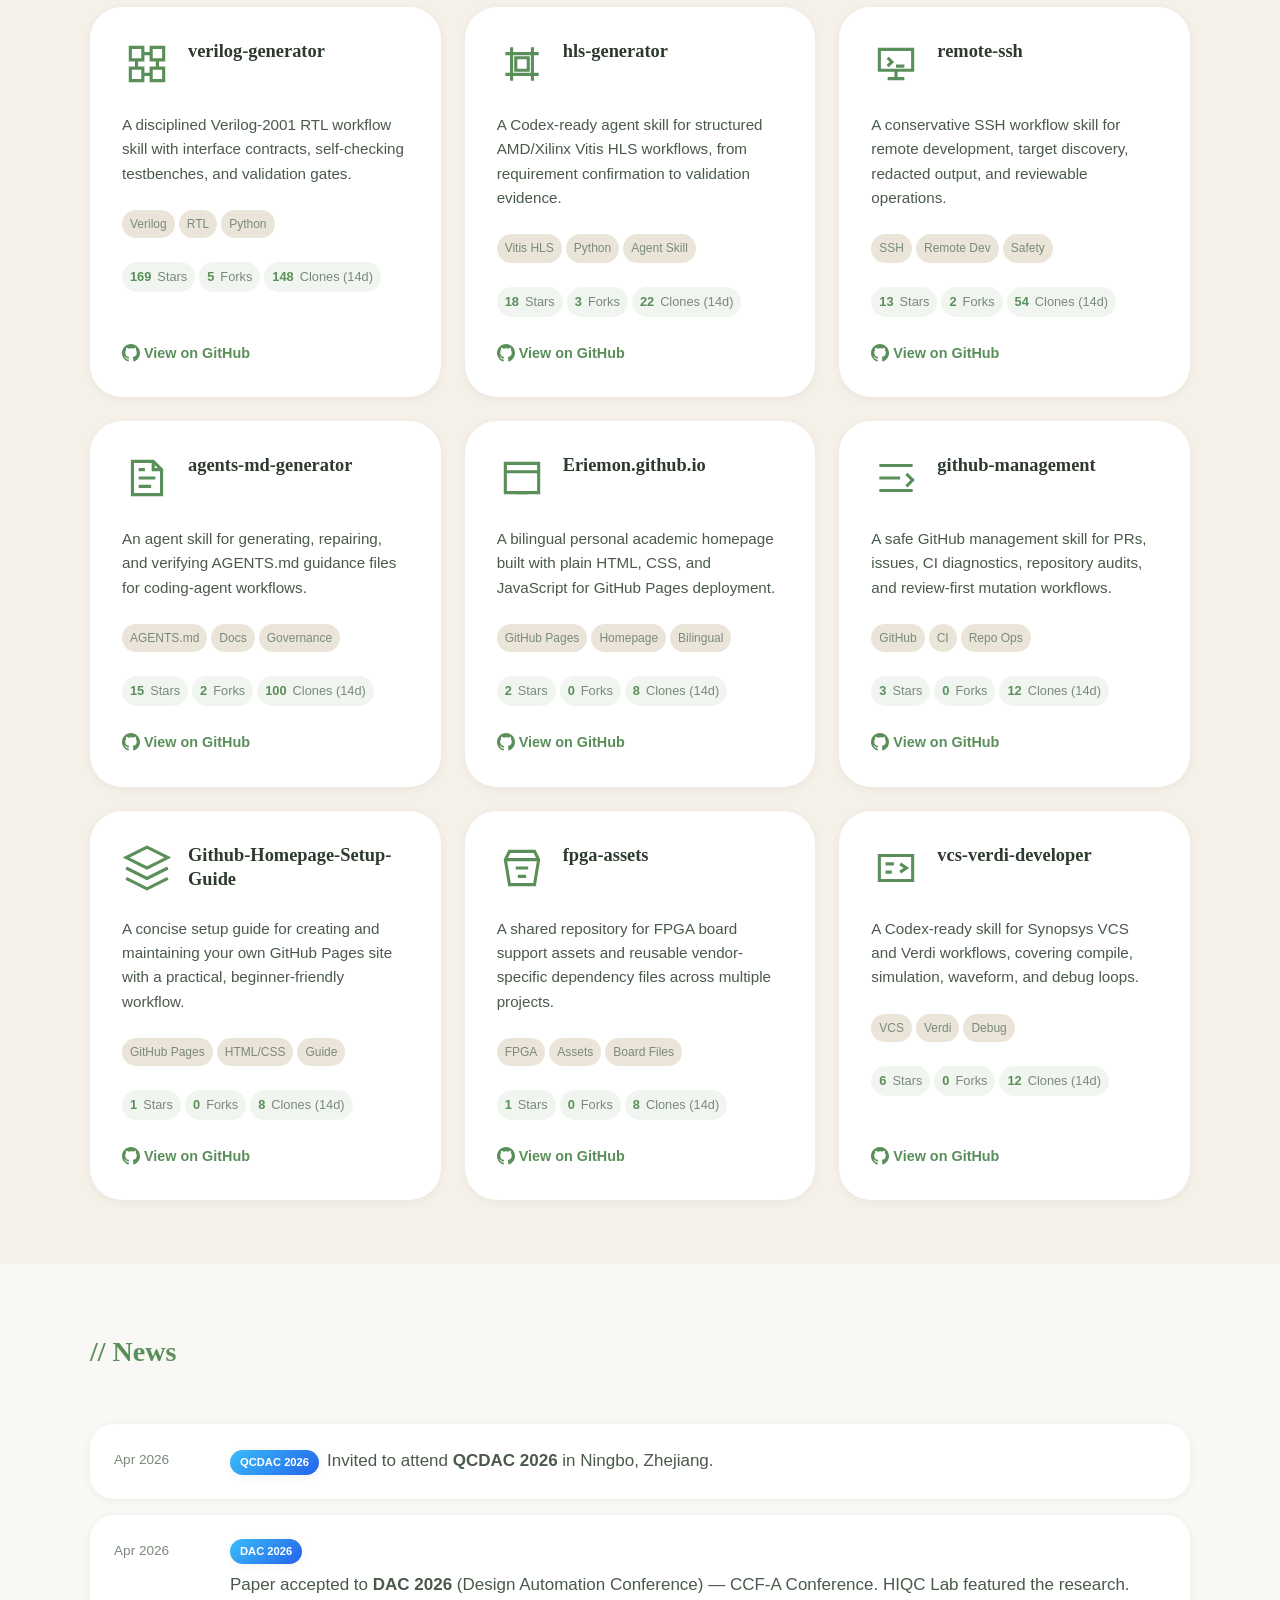
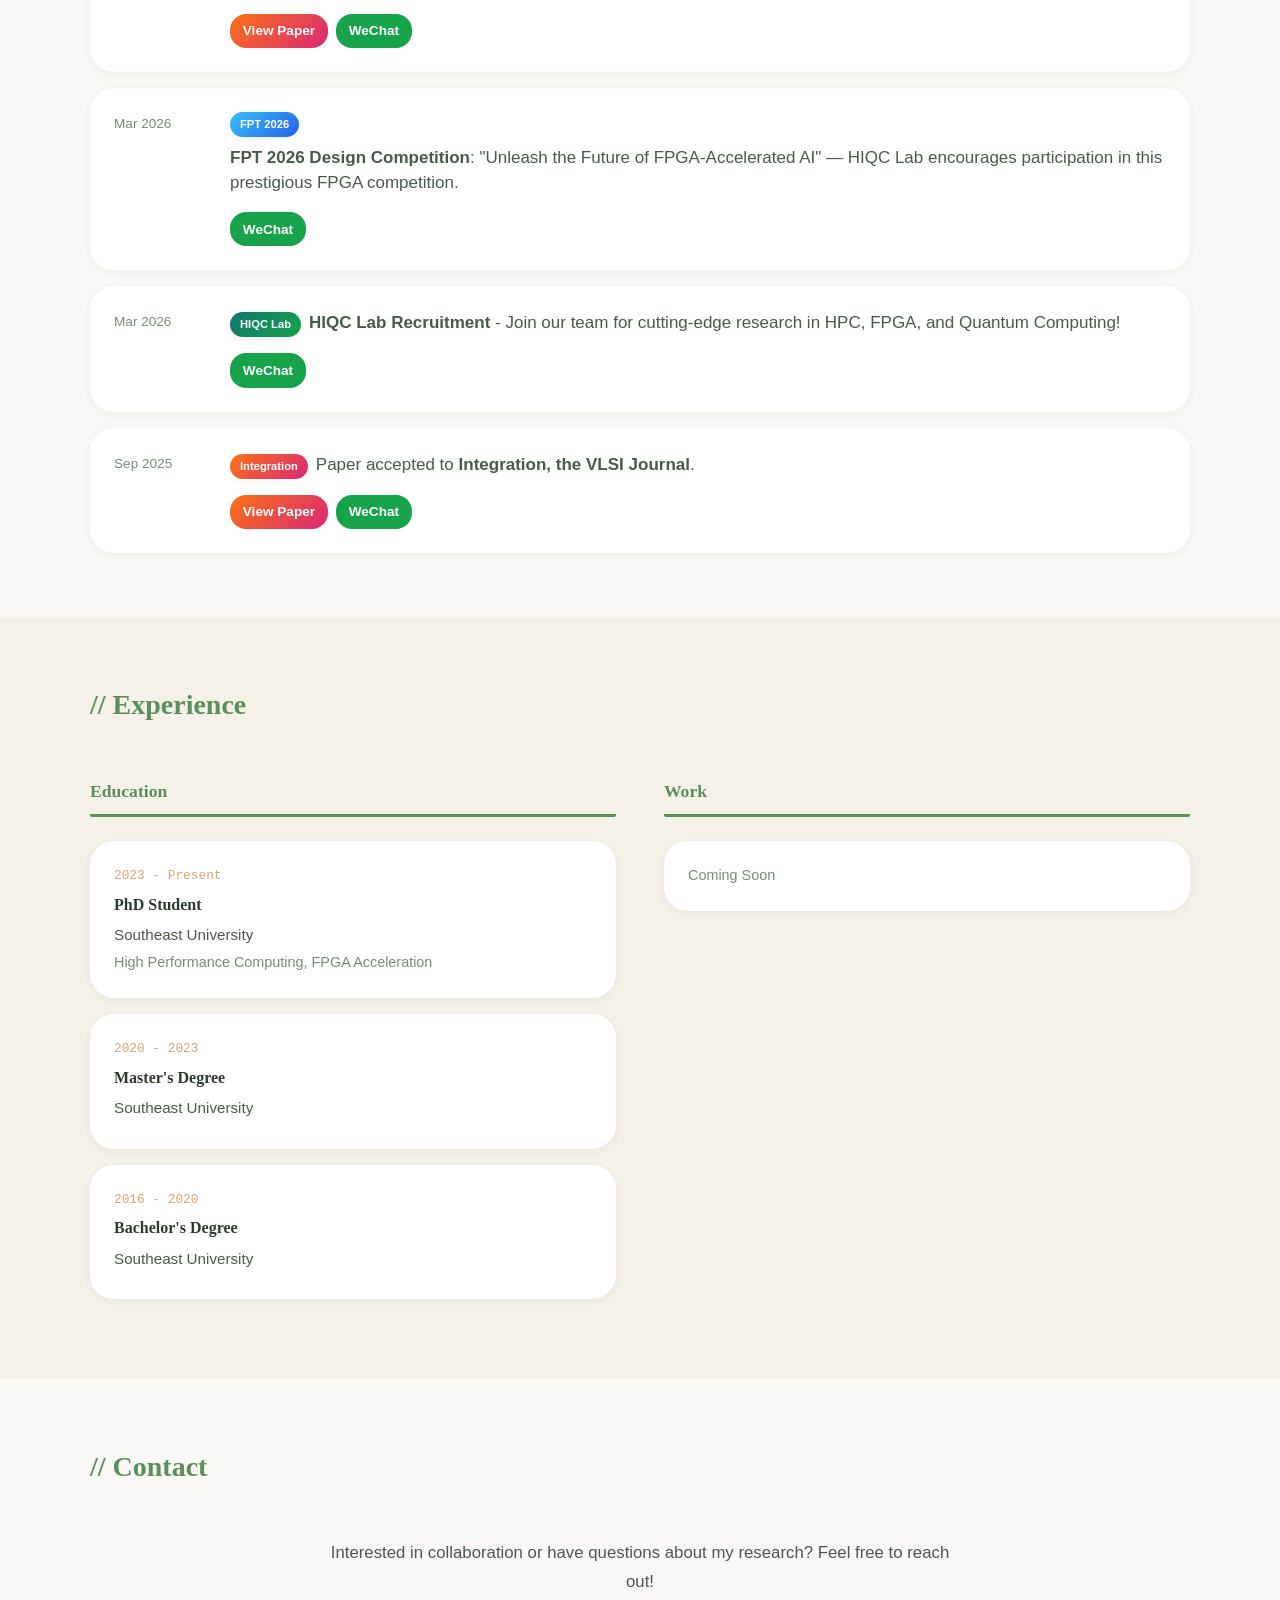
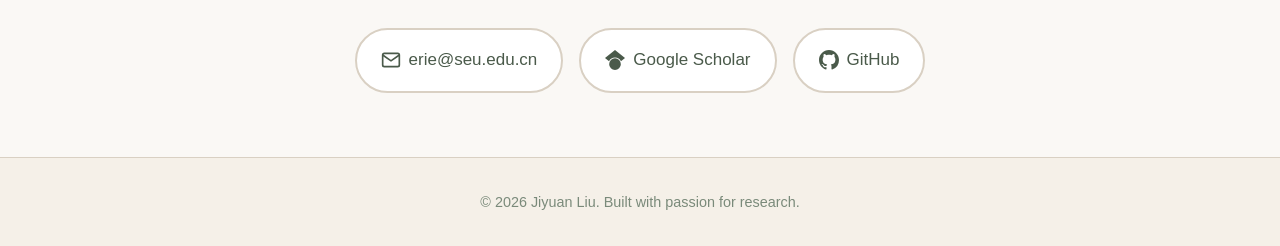
==== commit 159b2fda: "chore: refresh homepage GitHub project metrics" ====
--- a/index.html
+++ b/index.html
@@ -182,15 +182,15 @@
                         <span class="stat-label" data-i18n="stat-publications">Publications</span>
                     </div>
                     <div class="stat">
-                        <span class="stat-number">9</span>
+                        <span class="stat-number" data-stat="projects">9</span>
                         <span class="stat-label" data-i18n="stat-projects">Projects</span>
                     </div>
                     <div class="stat">
-                        <span class="stat-number">9</span>
+                        <span class="stat-number" data-stat="repositories">9</span>
                         <span class="stat-label" data-i18n="stat-repositories">Repositories</span>
                     </div>
                     <div class="stat">
-                        <span class="stat-number">53</span>
+                        <span class="stat-number" data-stat="stars">228</span>
                         <span class="stat-label" data-i18n="stat-stars">Stars</span>
                     </div>
                 </div>
@@ -467,7 +467,7 @@
             </h2>
             <div class="projects-grid">
                 <!-- Project: verilog-generator -->
-                <div class="project-card">
+                <div class="project-card" data-project="verilog-generator">
                     <div class="project-header">
                         <svg class="project-icon" viewBox="0 0 24 24" fill="none" stroke="currentColor" stroke-width="1.5">
                             <path d="M4 4h6v6H4zM14 4h6v6h-6zM4 14h6v6H4zM14 14h6v6h-6z"/>
@@ -484,9 +484,9 @@
                         <span class="tag">Python</span>
                     </div>
                     <div class="project-metrics">
-                        <span class="project-metric"><strong>20</strong> <span data-i18n="metric-stars">Stars</span></span>
-                        <span class="project-metric"><strong>2</strong> <span data-i18n="metric-forks">Forks</span></span>
-                        <span class="project-metric"><strong>167</strong> <span data-i18n="metric-clones14d">Clones (14d)</span></span>
+                        <span class="project-metric"><strong data-metric="stars">169</strong> <span data-i18n="metric-stars">Stars</span></span>
+                        <span class="project-metric"><strong data-metric="forks">5</strong> <span data-i18n="metric-forks">Forks</span></span>
+                        <span class="project-metric"><strong data-metric="clones14d">148</strong> <span data-i18n="metric-clones14d">Clones (14d)</span></span>
                     </div>
                     <div class="project-links">
                         <a href="https://github.com/Eriemon/verilog-generator" target="_blank" class="project-link">
@@ -499,7 +499,7 @@
                 </div>
 
                 <!-- Project: hls-generator -->
-                <div class="project-card">
+                <div class="project-card" data-project="hls-generator">
                     <div class="project-header">
                         <svg class="project-icon" viewBox="0 0 24 24" fill="none" stroke="currentColor" stroke-width="1.5">
                             <path d="M4 7h16M7 4v16M17 4v16M4 17h16"/>
@@ -516,9 +516,9 @@
                         <span class="tag">Agent Skill</span>
                     </div>
                     <div class="project-metrics">
-                        <span class="project-metric"><strong>11</strong> <span data-i18n="metric-stars">Stars</span></span>
-                        <span class="project-metric"><strong>3</strong> <span data-i18n="metric-forks">Forks</span></span>
-                        <span class="project-metric"><strong>159</strong> <span data-i18n="metric-clones14d">Clones (14d)</span></span>
+                        <span class="project-metric"><strong data-metric="stars">18</strong> <span data-i18n="metric-stars">Stars</span></span>
+                        <span class="project-metric"><strong data-metric="forks">3</strong> <span data-i18n="metric-forks">Forks</span></span>
+                        <span class="project-metric"><strong data-metric="clones14d">22</strong> <span data-i18n="metric-clones14d">Clones (14d)</span></span>
                     </div>
                     <div class="project-links">
                         <a href="https://github.com/Eriemon/hls-generator" target="_blank" class="project-link">
@@ -531,7 +531,7 @@
                 </div>
 
                 <!-- Project: remote-ssh -->
-                <div class="project-card">
+                <div class="project-card" data-project="remote-ssh">
                     <div class="project-header">
                         <svg class="project-icon" viewBox="0 0 24 24" fill="none" stroke="currentColor" stroke-width="1.5">
                             <path d="M4 5h16v10H4z"/>
@@ -548,9 +548,9 @@
                         <span class="tag">Safety</span>
                     </div>
                     <div class="project-metrics">
-                        <span class="project-metric"><strong>9</strong> <span data-i18n="metric-stars">Stars</span></span>
-                        <span class="project-metric"><strong>2</strong> <span data-i18n="metric-forks">Forks</span></span>
-                        <span class="project-metric"><strong>162</strong> <span data-i18n="metric-clones14d">Clones (14d)</span></span>
+                        <span class="project-metric"><strong data-metric="stars">13</strong> <span data-i18n="metric-stars">Stars</span></span>
+                        <span class="project-metric"><strong data-metric="forks">2</strong> <span data-i18n="metric-forks">Forks</span></span>
+                        <span class="project-metric"><strong data-metric="clones14d">54</strong> <span data-i18n="metric-clones14d">Clones (14d)</span></span>
                     </div>
                     <div class="project-links">
                         <a href="https://github.com/Eriemon/remote-ssh" target="_blank" class="project-link">
@@ -563,7 +563,7 @@
                 </div>
 
                 <!-- Project: agents-md-generator -->
-                <div class="project-card">
+                <div class="project-card" data-project="agents-md-generator">
                     <div class="project-header">
                         <svg class="project-icon" viewBox="0 0 24 24" fill="none" stroke="currentColor" stroke-width="1.5">
                             <path d="M5 4h10l4 4v12H5z"/>
@@ -580,9 +580,9 @@
                         <span class="tag">Governance</span>
                     </div>
                     <div class="project-metrics">
-                        <span class="project-metric"><strong>8</strong> <span data-i18n="metric-stars">Stars</span></span>
-                        <span class="project-metric"><strong>2</strong> <span data-i18n="metric-forks">Forks</span></span>
-                        <span class="project-metric"><strong>191</strong> <span data-i18n="metric-clones14d">Clones (14d)</span></span>
+                        <span class="project-metric"><strong data-metric="stars">15</strong> <span data-i18n="metric-stars">Stars</span></span>
+                        <span class="project-metric"><strong data-metric="forks">2</strong> <span data-i18n="metric-forks">Forks</span></span>
+                        <span class="project-metric"><strong data-metric="clones14d">100</strong> <span data-i18n="metric-clones14d">Clones (14d)</span></span>
                     </div>
                     <div class="project-links">
                         <a href="https://github.com/Eriemon/agents-md-generator" target="_blank" class="project-link">
@@ -595,7 +595,7 @@
                 </div>
 
                 <!-- Project: Eriemon.github.io -->
-                <div class="project-card">
+                <div class="project-card" data-project="Eriemon.github.io">
                     <div class="project-header">
                         <svg class="project-icon" viewBox="0 0 24 24" fill="none" stroke="currentColor" stroke-width="1.5">
                             <path d="M4 5h16v14H4z"/>
@@ -612,9 +612,9 @@
                         <span class="tag">Bilingual</span>
                     </div>
                     <div class="project-metrics">
-                        <span class="project-metric"><strong>2</strong> <span data-i18n="metric-stars">Stars</span></span>
-                        <span class="project-metric"><strong>0</strong> <span data-i18n="metric-forks">Forks</span></span>
-                        <span class="project-metric"><strong>348</strong> <span data-i18n="metric-clones14d">Clones (14d)</span></span>
+                        <span class="project-metric"><strong data-metric="stars">2</strong> <span data-i18n="metric-stars">Stars</span></span>
+                        <span class="project-metric"><strong data-metric="forks">0</strong> <span data-i18n="metric-forks">Forks</span></span>
+                        <span class="project-metric"><strong data-metric="clones14d">8</strong> <span data-i18n="metric-clones14d">Clones (14d)</span></span>
                     </div>
                     <div class="project-links">
                         <a href="https://github.com/Eriemon/Eriemon.github.io" target="_blank" class="project-link">
@@ -627,7 +627,7 @@
                 </div>
 
                 <!-- Project: github-management -->
-                <div class="project-card">
+                <div class="project-card" data-project="github-management">
                     <div class="project-header">
                         <svg class="project-icon" viewBox="0 0 24 24" fill="none" stroke="currentColor" stroke-width="1.5">
                             <path d="M4 6h16M4 12h10M4 18h16"/>
@@ -644,9 +644,9 @@
                         <span class="tag">Repo Ops</span>
                     </div>
                     <div class="project-metrics">
-                        <span class="project-metric"><strong>2</strong> <span data-i18n="metric-stars">Stars</span></span>
-                        <span class="project-metric"><strong>0</strong> <span data-i18n="metric-forks">Forks</span></span>
-                        <span class="project-metric"><strong>60</strong> <span data-i18n="metric-clones14d">Clones (14d)</span></span>
+                        <span class="project-metric"><strong data-metric="stars">3</strong> <span data-i18n="metric-stars">Stars</span></span>
+                        <span class="project-metric"><strong data-metric="forks">0</strong> <span data-i18n="metric-forks">Forks</span></span>
+                        <span class="project-metric"><strong data-metric="clones14d">12</strong> <span data-i18n="metric-clones14d">Clones (14d)</span></span>
                     </div>
                     <div class="project-links">
                         <a href="https://github.com/Eriemon/github-management" target="_blank" class="project-link">
@@ -659,7 +659,7 @@
                 </div>
 
                 <!-- Project: Github-Homepage-Setup-Guide -->
-                <div class="project-card">
+                <div class="project-card" data-project="Github-Homepage-Setup-Guide">
                     <div class="project-header">
                         <svg class="project-icon" viewBox="0 0 24 24" fill="none" stroke="currentColor" stroke-width="1.5">
                             <path d="M12 2L2 7l10 5 10-5-10-5zM2 17l10 5 10-5M2 12l10 5 10-5"/>
@@ -675,9 +675,9 @@
                         <span class="tag">Guide</span>
                     </div>
                     <div class="project-metrics">
-                        <span class="project-metric"><strong>1</strong> <span data-i18n="metric-stars">Stars</span></span>
-                        <span class="project-metric"><strong>0</strong> <span data-i18n="metric-forks">Forks</span></span>
-                        <span class="project-metric"><strong>13</strong> <span data-i18n="metric-clones14d">Clones (14d)</span></span>
+                        <span class="project-metric"><strong data-metric="stars">1</strong> <span data-i18n="metric-stars">Stars</span></span>
+                        <span class="project-metric"><strong data-metric="forks">0</strong> <span data-i18n="metric-forks">Forks</span></span>
+                        <span class="project-metric"><strong data-metric="clones14d">8</strong> <span data-i18n="metric-clones14d">Clones (14d)</span></span>
                     </div>
                     <div class="project-links">
                         <a href="https://github.com/Eriemon/Github-Homepage-Setup-Guide" target="_blank" class="project-link">
@@ -690,7 +690,7 @@
                 </div>
 
                 <!-- Project: fpga-assets -->
-                <div class="project-card">
+                <div class="project-card" data-project="fpga-assets">
                     <div class="project-header">
                         <svg class="project-icon" viewBox="0 0 24 24" fill="none" stroke="currentColor" stroke-width="1.5">
                             <path d="M4 8h16M6 4h12l2 4-2 12H6L4 8z"/>
@@ -707,9 +707,9 @@
                         <span class="tag">Board Files</span>
                     </div>
                     <div class="project-metrics">
-                        <span class="project-metric"><strong>0</strong> <span data-i18n="metric-stars">Stars</span></span>
-                        <span class="project-metric"><strong>0</strong> <span data-i18n="metric-forks">Forks</span></span>
-                        <span class="project-metric"><strong>3</strong> <span data-i18n="metric-clones14d">Clones (14d)</span></span>
+                        <span class="project-metric"><strong data-metric="stars">1</strong> <span data-i18n="metric-stars">Stars</span></span>
+                        <span class="project-metric"><strong data-metric="forks">0</strong> <span data-i18n="metric-forks">Forks</span></span>
+                        <span class="project-metric"><strong data-metric="clones14d">8</strong> <span data-i18n="metric-clones14d">Clones (14d)</span></span>
                     </div>
                     <div class="project-links">
                         <a href="https://github.com/Eriemon/fpga-assets" target="_blank" class="project-link">
@@ -722,7 +722,7 @@
                 </div>
 
                 <!-- Project: vcs-verdi-developer -->
-                <div class="project-card">
+                <div class="project-card" data-project="vcs-verdi-developer">
                     <div class="project-header">
                         <svg class="project-icon" viewBox="0 0 24 24" fill="none" stroke="currentColor" stroke-width="1.5">
                             <path d="M4 6h16v12H4z"/>
@@ -739,9 +739,9 @@
                         <span class="tag">Debug</span>
                     </div>
                     <div class="project-metrics">
-                        <span class="project-metric"><strong>0</strong> <span data-i18n="metric-stars">Stars</span></span>
-                        <span class="project-metric"><strong>0</strong> <span data-i18n="metric-forks">Forks</span></span>
-                        <span class="project-metric"><strong>0</strong> <span data-i18n="metric-clones14d">Clones (14d)</span></span>
+                        <span class="project-metric"><strong data-metric="stars">6</strong> <span data-i18n="metric-stars">Stars</span></span>
+                        <span class="project-metric"><strong data-metric="forks">0</strong> <span data-i18n="metric-forks">Forks</span></span>
+                        <span class="project-metric"><strong data-metric="clones14d">12</strong> <span data-i18n="metric-clones14d">Clones (14d)</span></span>
                     </div>
                     <div class="project-links">
                         <a href="https://github.com/Eriemon/vcs-verdi-developer" target="_blank" class="project-link">
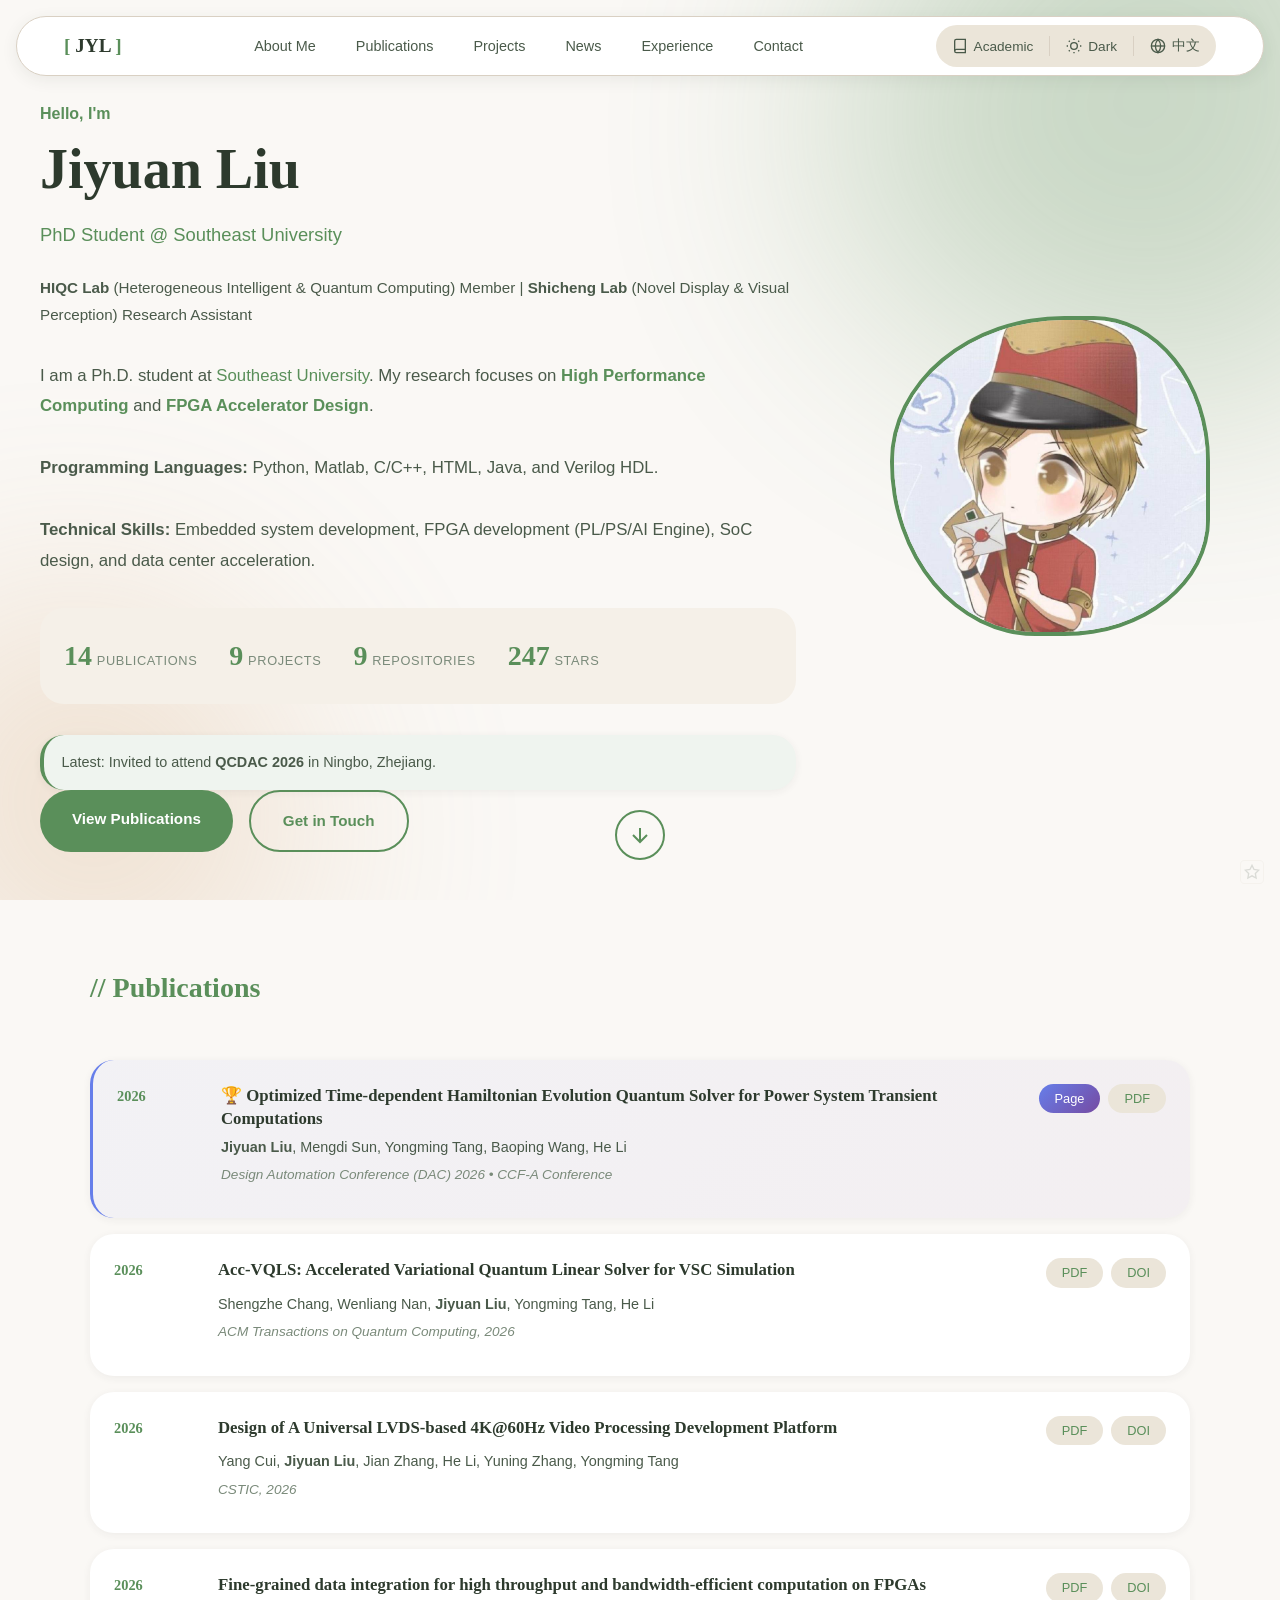
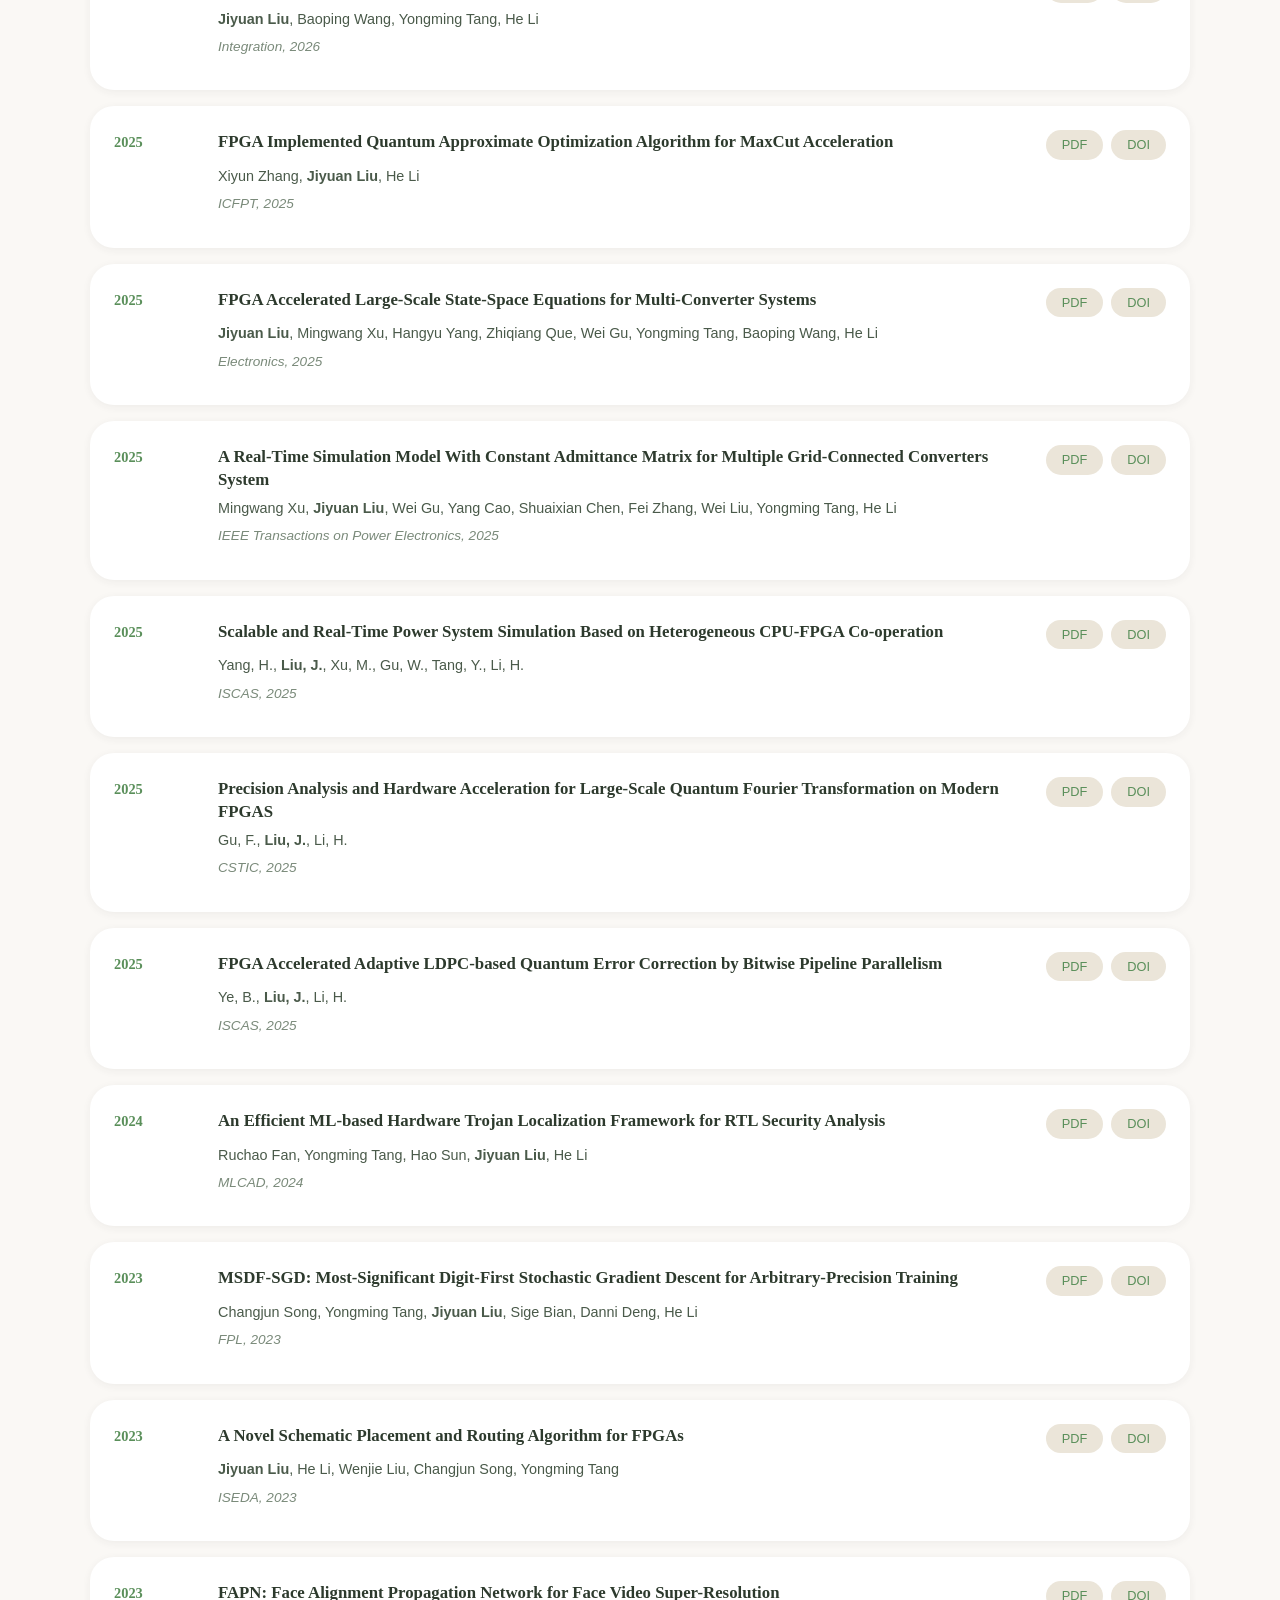
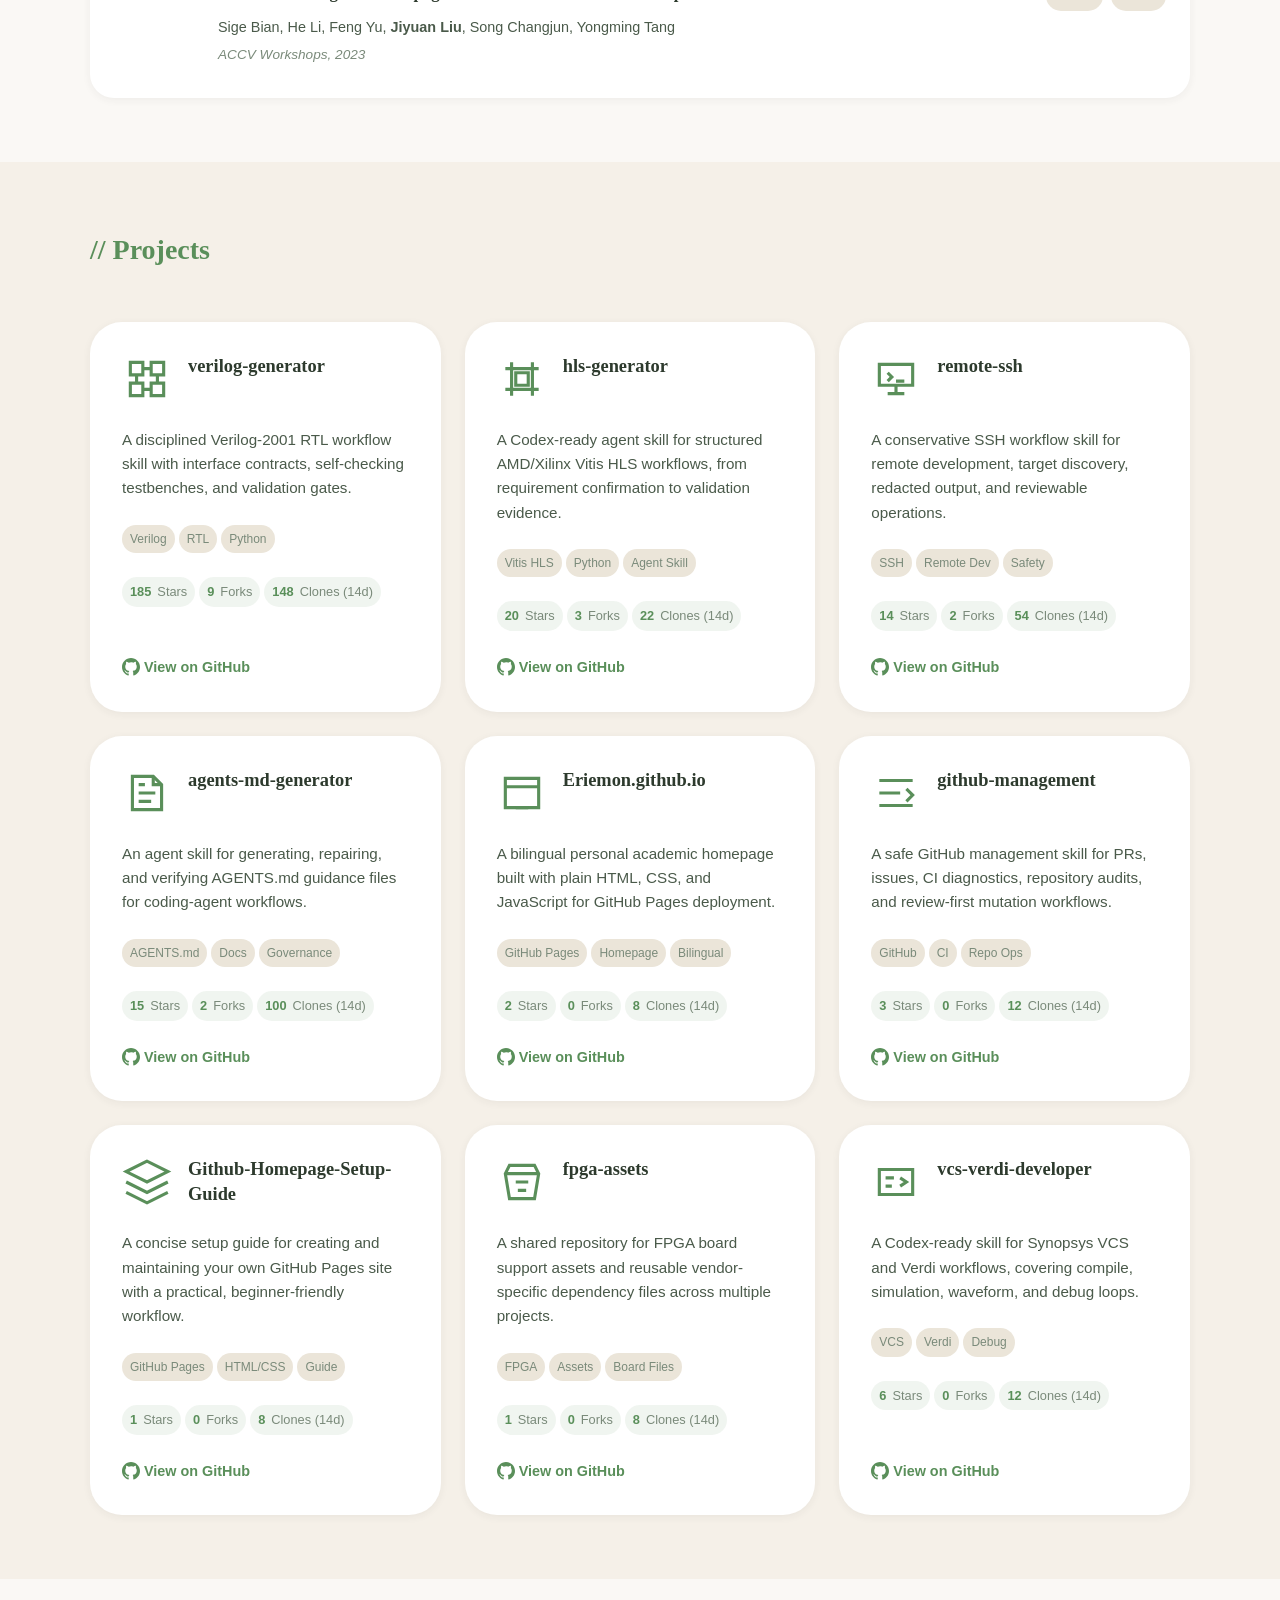
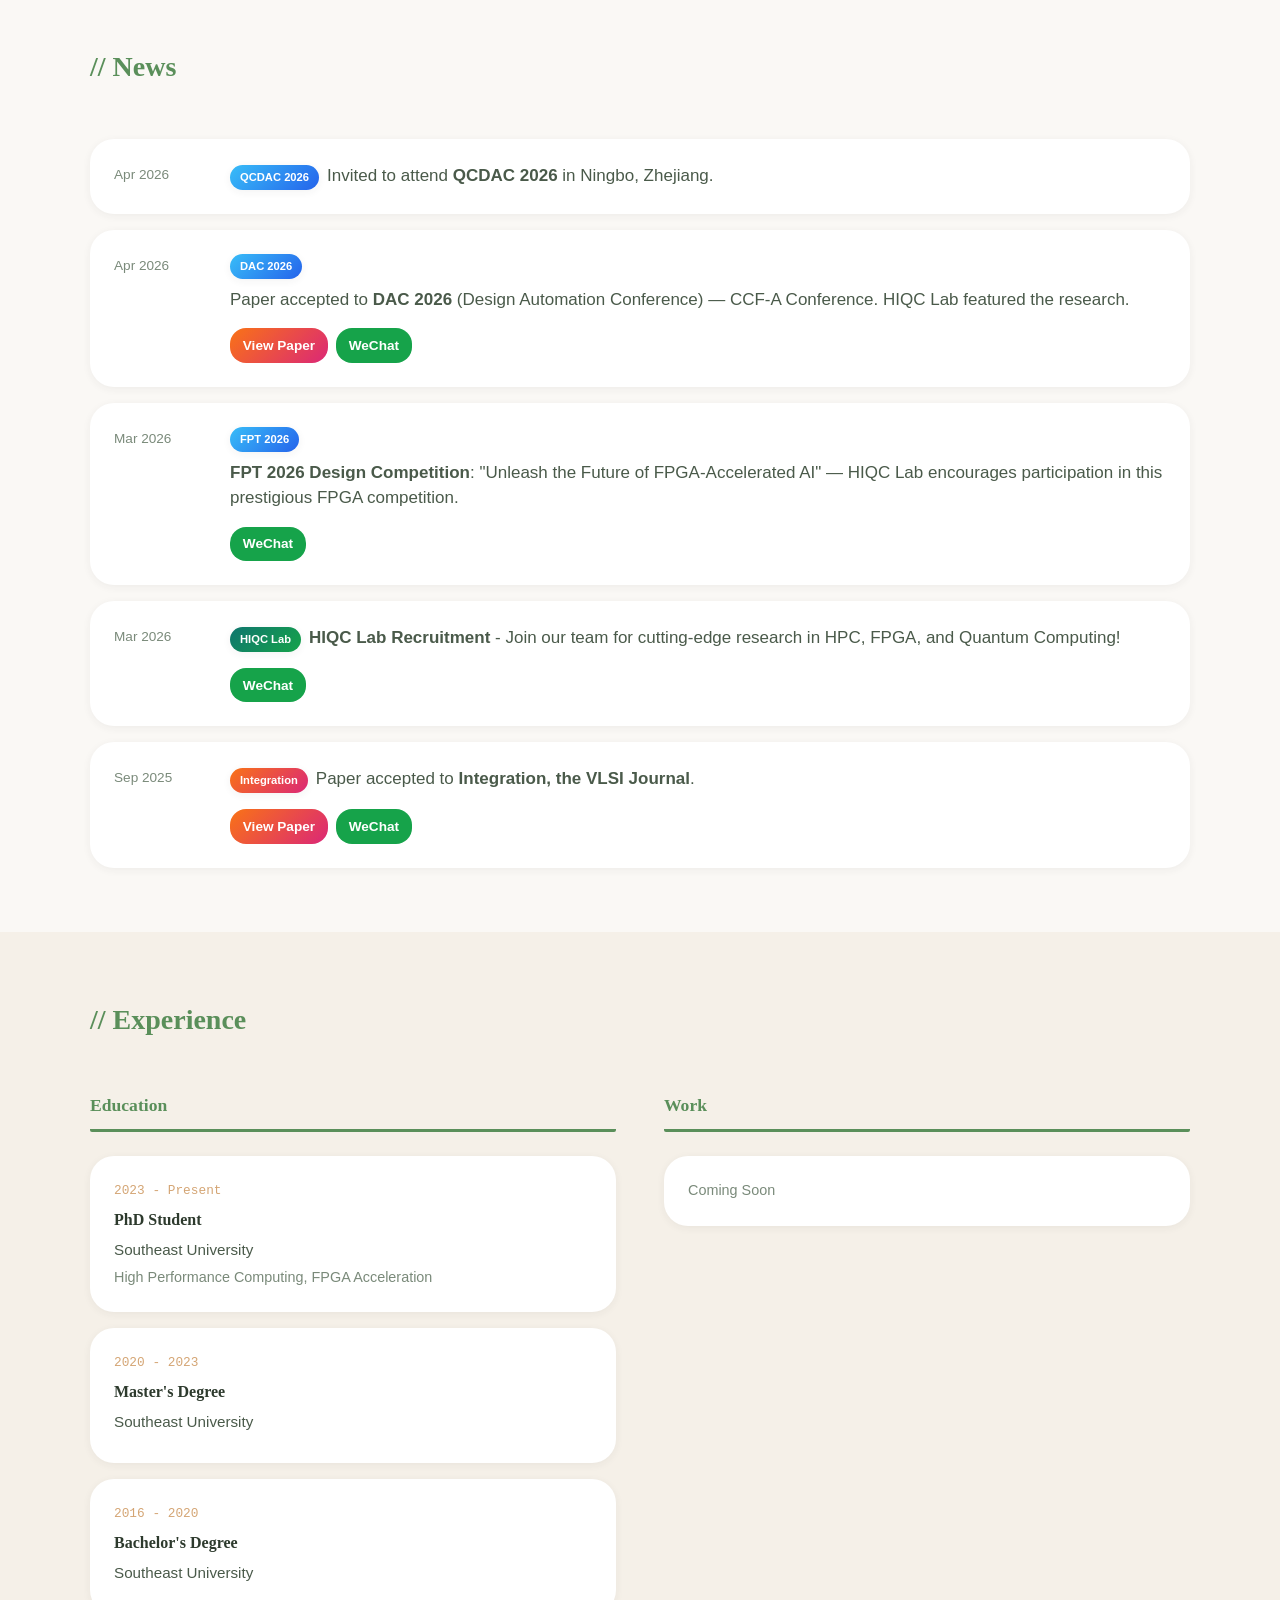
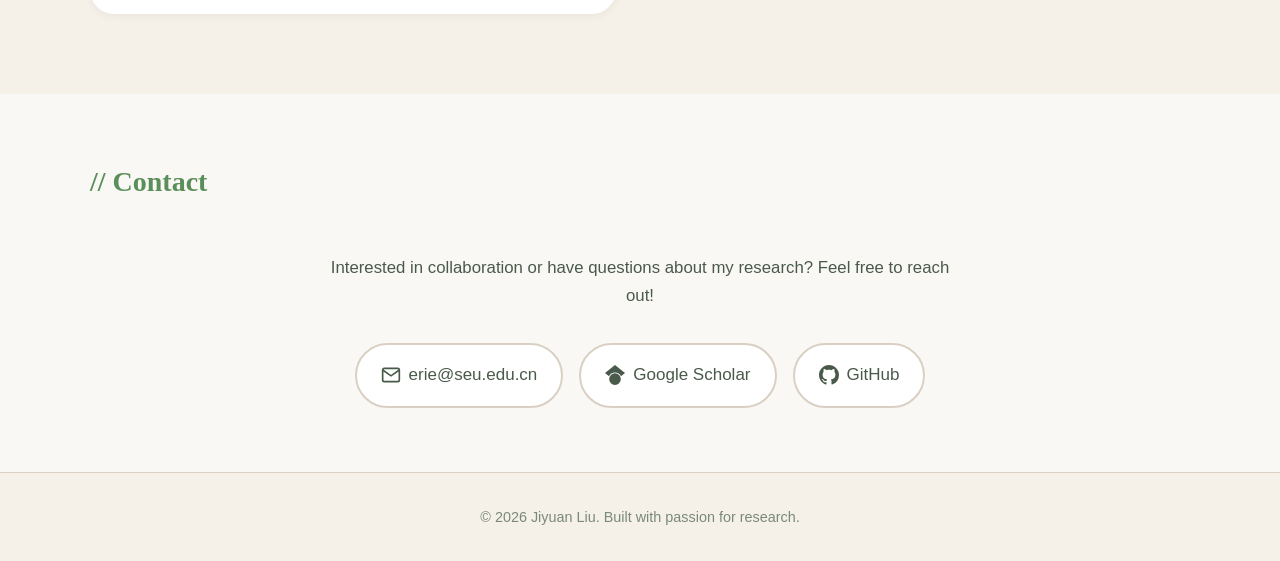
==== commit a63a8e96: "feat: sync homepage publications and metrics" ====
--- a/index.html
+++ b/index.html
@@ -161,24 +161,24 @@
                 <h1 class="hero-name">Jiyuan Liu</h1>
                 <p class="hero-title" data-i18n="hero-title">PhD Student @ <span data-i18n="seu">Southeast University</span></p>
                 <p class="hero-description" style="margin-top: 0.5rem; font-size: 0.95rem;" data-i18n="hero-lab">
-                    Member of <strong>HIQC Lab</strong> (Heterogeneous Intelligent & Quantum Computing) | 
+                    Member of <strong>HIQC Lab</strong> (Heterogeneous Intelligent & Quantum Computing) |
                     Research Assistant at <strong>Shicheng Lab</strong> (Novel Display & Visual Perception)
                 </p>
                 <p class="hero-description" data-i18n="about-research">
                     I am a Ph.D. student at <a href="https://www.seu.edu.cn/" target="_blank"><span data-i18n="seu">Southeast University</span></a>.
-                    My research focuses on <span class="highlight">High Performance Computing</span> and 
+                    My research focuses on <span class="highlight">High Performance Computing</span> and
                     <span class="highlight">FPGA Accelerator Design</span>.
                 </p>
                 <p class="hero-description" data-i18n="about-languages">
                     <strong>Programming Languages:</strong> Python, Matlab, C/C++, HTML, Java, and Verilog HDL.
                 </p>
                 <p class="hero-description" data-i18n="about-skills">
-                    <strong>Technical Skills:</strong> Embedded system development, FPGA development (PL/PS/AI Engine), 
+                    <strong>Technical Skills:</strong> Embedded system development, FPGA development (PL/PS/AI Engine),
                     SoC design, and data center acceleration.
                 </p>
                 <div class="hero-stats">
                     <div class="stat">
-                        <span class="stat-number">11</span>
+                        <span class="stat-number" data-stat="publications">14</span>
                         <span class="stat-label" data-i18n="stat-publications">Publications</span>
                     </div>
                     <div class="stat">
@@ -190,7 +190,7 @@
                         <span class="stat-label" data-i18n="stat-repositories">Repositories</span>
                     </div>
                     <div class="stat">
-                        <span class="stat-number" data-stat="stars">228</span>
+                        <span class="stat-number" data-stat="stars">247</span>
                         <span class="stat-label" data-i18n="stat-stars">Stars</span>
                     </div>
                 </div>
@@ -272,6 +272,7 @@
                 <span class="title-icon" data-i18n="title-publications">// Publications</span>
             </h2>
             <div class="publications-list">
+                <!-- PUBLICATIONS-LIST:START -->
                 <article class="pub-card" data-year="2026" style="border-left: 3px solid #667eea; background: linear-gradient(135deg, rgba(102,126,234,0.05) 0%, rgba(118,75,162,0.05) 100%);">
                     <div class="pub-year">2026</div>
                     <div class="pub-content">
@@ -288,8 +289,38 @@
                         <p class="pub-venue">Design Automation Conference (DAC) 2026 • CCF-A Conference</p>
                     </div>
                 </article>
-                
-<article class="pub-card" data-year="2026">
+
+                <article class="pub-card" data-year="2026">
+                    <div class="pub-year">2026</div>
+                    <div class="pub-content">
+                        <div class="pub-header">
+                            <h3 class="pub-title">Acc-VQLS: Accelerated Variational Quantum Linear Solver for VSC Simulation</h3>
+                            <div class="pub-links">
+                                <a href="https://doi.org/10.1145/3821429" class="pub-link" target="_blank">PDF</a>
+                                <a href="https://doi.org/10.1145/3821429" class="pub-link" target="_blank">DOI</a>
+                            </div>
+                        </div>
+                        <p class="pub-authors">Shengzhe Chang, Wenliang Nan, <strong>Jiyuan Liu</strong>, Yongming Tang, He Li</p>
+                        <p class="pub-venue">ACM Transactions on Quantum Computing, 2026</p>
+                    </div>
+                </article>
+
+                <article class="pub-card" data-year="2026">
+                    <div class="pub-year">2026</div>
+                    <div class="pub-content">
+                        <div class="pub-header">
+                            <h3 class="pub-title">Design of A Universal LVDS-based 4K@60Hz Video Processing Development Platform</h3>
+                            <div class="pub-links">
+                                <a href="http://dx.doi.org/10.1109/cstic68613.2026.11537883" class="pub-link" target="_blank">PDF</a>
+                                <a href="https://doi.org/10.1109/cstic68613.2026.11537883" class="pub-link" target="_blank">DOI</a>
+                            </div>
+                        </div>
+                        <p class="pub-authors">Yang Cui, <strong>Jiyuan Liu</strong>, Jian Zhang, He Li, Yuning Zhang, Yongming Tang</p>
+                        <p class="pub-venue">CSTIC, 2026</p>
+                    </div>
+                </article>
+
+                <article class="pub-card" data-year="2026">
                     <div class="pub-year">2026</div>
                     <div class="pub-content">
                         <div class="pub-header">
@@ -297,21 +328,20 @@
                             <div class="pub-links">
                                 <a href="https://doi.org/10.1016/j.vlsi.2025.102563" class="pub-link" target="_blank">PDF</a>
                                 <a href="https://doi.org/10.1016/j.vlsi.2025.102563" class="pub-link" target="_blank">DOI</a>
-                                <a href="https://mp.weixin.qq.com/s/zQoTi5I1l1Cge7D6lGn5MQ" class="pub-link" target="_blank" style="background: linear-gradient(135deg, #07c160 0%, #05a050 100%); color: white !important;">WeChat</a>
                             </div>
                         </div>
                         <p class="pub-authors"><strong>Jiyuan Liu</strong>, Baoping Wang, Yongming Tang, He Li</p>
                         <p class="pub-venue">Integration, 2026</p>
                     </div>
                 </article>
-                
+
                 <article class="pub-card" data-year="2025">
                     <div class="pub-year">2025</div>
                     <div class="pub-content">
                         <div class="pub-header">
                             <h3 class="pub-title">FPGA Implemented Quantum Approximate Optimization Algorithm for MaxCut Acceleration</h3>
                             <div class="pub-links">
-                                <a href="https://doi.org/10.1109/icfpt67023.2025.00049" class="pub-link" target="_blank">PDF</a>
+                                <a href="http://dx.doi.org/10.1109/icfpt67023.2025.00049" class="pub-link" target="_blank">PDF</a>
                                 <a href="https://doi.org/10.1109/icfpt67023.2025.00049" class="pub-link" target="_blank">DOI</a>
                             </div>
                         </div>
@@ -319,7 +349,7 @@
                         <p class="pub-venue">ICFPT, 2025</p>
                     </div>
                 </article>
-                
+
                 <article class="pub-card" data-year="2025">
                     <div class="pub-year">2025</div>
                     <div class="pub-content">
@@ -334,7 +364,7 @@
                         <p class="pub-venue">Electronics, 2025</p>
                     </div>
                 </article>
-                
+
                 <article class="pub-card" data-year="2025">
                     <div class="pub-year">2025</div>
                     <div class="pub-content">
@@ -349,52 +379,52 @@
                         <p class="pub-venue">IEEE Transactions on Power Electronics, 2025</p>
                     </div>
                 </article>
-                
+
                 <article class="pub-card" data-year="2025">
                     <div class="pub-year">2025</div>
                     <div class="pub-content">
                         <div class="pub-header">
-                            <h3 class="pub-title">FPGA Accelerated Adaptive LDPC-based Quantum Error Correction by Bitwise Pipeline Parallelism</h3>
-                            <div class="pub-links">
-                                <a href="https://doi.org/10.1109/iscas56072.2025.11044052" class="pub-link" target="_blank">PDF</a>
-                                <a href="https://doi.org/10.1109/iscas56072.2025.11044052" class="pub-link" target="_blank">DOI</a>
-                            </div>
-                        </div>
-                        <p class="pub-authors">Bingze Ye, <strong>Jiyuan Liu</strong>, He Li</p>
+                            <h3 class="pub-title">Scalable and Real-Time Power System Simulation Based on Heterogeneous CPU-FPGA Co-operation</h3>
+                            <div class="pub-links">
+                                <a href="http://www.scopus.com/inward/record.url?eid=2-s2.0-105010636110&amp;partnerID=MN8TOARS" class="pub-link" target="_blank">PDF</a>
+                                <a href="https://doi.org/10.1109/ISCAS56072.2025.11043656" class="pub-link" target="_blank">DOI</a>
+                            </div>
+                        </div>
+                        <p class="pub-authors">Yang, H., <strong>Liu, J.</strong>, Xu, M., Gu, W., Tang, Y., Li, H.</p>
                         <p class="pub-venue">ISCAS, 2025</p>
                     </div>
                 </article>
-                
+
                 <article class="pub-card" data-year="2025">
                     <div class="pub-year">2025</div>
                     <div class="pub-content">
                         <div class="pub-header">
                             <h3 class="pub-title">Precision Analysis and Hardware Acceleration for Large-Scale Quantum Fourier Transformation on Modern FPGAS</h3>
                             <div class="pub-links">
-                                <a href="https://doi.org/10.1109/CSTIC64481.2025.11017853" class="pub-link" target="_blank">PDF</a>
+                                <a href="http://www.scopus.com/inward/record.url?eid=2-s2.0-105008430172&amp;partnerID=MN8TOARS" class="pub-link" target="_blank">PDF</a>
                                 <a href="https://doi.org/10.1109/CSTIC64481.2025.11017853" class="pub-link" target="_blank">DOI</a>
                             </div>
                         </div>
-                        <p class="pub-authors">Fangtian Gu, <strong>Jiyuan Liu</strong>, He Li</p>
+                        <p class="pub-authors">Gu, F., <strong>Liu, J.</strong>, Li, H.</p>
                         <p class="pub-venue">CSTIC, 2025</p>
                     </div>
                 </article>
-                
+
                 <article class="pub-card" data-year="2025">
                     <div class="pub-year">2025</div>
                     <div class="pub-content">
                         <div class="pub-header">
-                            <h3 class="pub-title">Scalable and Real-Time Power System Simulation Based on Heterogeneous CPU-FPGA Co-operation</h3>
-                            <div class="pub-links">
-                                <a href="https://doi.org/10.1109/iscas56072.2025.11043656" class="pub-link" target="_blank">PDF</a>
-                                <a href="https://doi.org/10.1109/iscas56072.2025.11043656" class="pub-link" target="_blank">DOI</a>
-                            </div>
-                        </div>
-                        <p class="pub-authors">Hangyu Yang, <strong>Jiyuan Liu</strong>, Mingwang Xu, Wei Gu, Yongming Tang, He Li</p>
+                            <h3 class="pub-title">FPGA Accelerated Adaptive LDPC-based Quantum Error Correction by Bitwise Pipeline Parallelism</h3>
+                            <div class="pub-links">
+                                <a href="http://www.scopus.com/inward/record.url?eid=2-s2.0-105010656100&amp;partnerID=MN8TOARS" class="pub-link" target="_blank">PDF</a>
+                                <a href="https://doi.org/10.1109/ISCAS56072.2025.11044052" class="pub-link" target="_blank">DOI</a>
+                            </div>
+                        </div>
+                        <p class="pub-authors">Ye, B., <strong>Liu, J.</strong>, Li, H.</p>
                         <p class="pub-venue">ISCAS, 2025</p>
                     </div>
                 </article>
-                
+
                 <article class="pub-card" data-year="2024">
                     <div class="pub-year">2024</div>
                     <div class="pub-content">
@@ -409,14 +439,14 @@
                         <p class="pub-venue">MLCAD, 2024</p>
                     </div>
                 </article>
-                
+
                 <article class="pub-card" data-year="2023">
                     <div class="pub-year">2023</div>
                     <div class="pub-content">
                         <div class="pub-header">
                             <h3 class="pub-title">MSDF-SGD: Most-Significant Digit-First Stochastic Gradient Descent for Arbitrary-Precision Training</h3>
                             <div class="pub-links">
-                                <a href="https://doi.org/10.1109/fpl60245.2023.00030" class="pub-link" target="_blank">PDF</a>
+                                <a href="http://dx.doi.org/10.1109/fpl60245.2023.00030" class="pub-link" target="_blank">PDF</a>
                                 <a href="https://doi.org/10.1109/fpl60245.2023.00030" class="pub-link" target="_blank">DOI</a>
                             </div>
                         </div>
@@ -424,14 +454,14 @@
                         <p class="pub-venue">FPL, 2023</p>
                     </div>
                 </article>
-                
+
                 <article class="pub-card" data-year="2023">
                     <div class="pub-year">2023</div>
                     <div class="pub-content">
                         <div class="pub-header">
                             <h3 class="pub-title">A Novel Schematic Placement and Routing Algorithm for FPGAs</h3>
                             <div class="pub-links">
-                                <a href="https://doi.org/10.1109/iseda59274.2023.10218719" class="pub-link" target="_blank">PDF</a>
+                                <a href="http://dx.doi.org/10.1109/iseda59274.2023.10218719" class="pub-link" target="_blank">PDF</a>
                                 <a href="https://doi.org/10.1109/iseda59274.2023.10218719" class="pub-link" target="_blank">DOI</a>
                             </div>
                         </div>
@@ -439,14 +469,14 @@
                         <p class="pub-venue">ISEDA, 2023</p>
                     </div>
                 </article>
-                
+
                 <article class="pub-card" data-year="2023">
                     <div class="pub-year">2023</div>
                     <div class="pub-content">
                         <div class="pub-header">
                             <h3 class="pub-title">FAPN: Face Alignment Propagation Network for Face Video Super-Resolution</h3>
                             <div class="pub-links">
-                                <a href="https://doi.org/10.1007/978-3-031-27066-6_1" class="pub-link" target="_blank">PDF</a>
+                                <a href="http://dx.doi.org/10.1007/978-3-031-27066-6_1" class="pub-link" target="_blank">PDF</a>
                                 <a href="https://doi.org/10.1007/978-3-031-27066-6_1" class="pub-link" target="_blank">DOI</a>
                             </div>
                         </div>
@@ -454,7 +484,7 @@
                         <p class="pub-venue">ACCV Workshops, 2023</p>
                     </div>
                 </article>
-                
+                <!-- PUBLICATIONS-LIST:END -->
             </div>
         </div>
     </section>
@@ -484,8 +514,8 @@
                         <span class="tag">Python</span>
                     </div>
                     <div class="project-metrics">
-                        <span class="project-metric"><strong data-metric="stars">169</strong> <span data-i18n="metric-stars">Stars</span></span>
-                        <span class="project-metric"><strong data-metric="forks">5</strong> <span data-i18n="metric-forks">Forks</span></span>
+                        <span class="project-metric"><strong data-metric="stars">185</strong> <span data-i18n="metric-stars">Stars</span></span>
+                        <span class="project-metric"><strong data-metric="forks">9</strong> <span data-i18n="metric-forks">Forks</span></span>
                         <span class="project-metric"><strong data-metric="clones14d">148</strong> <span data-i18n="metric-clones14d">Clones (14d)</span></span>
                     </div>
                     <div class="project-links">
@@ -516,7 +546,7 @@
                         <span class="tag">Agent Skill</span>
                     </div>
                     <div class="project-metrics">
-                        <span class="project-metric"><strong data-metric="stars">18</strong> <span data-i18n="metric-stars">Stars</span></span>
+                        <span class="project-metric"><strong data-metric="stars">20</strong> <span data-i18n="metric-stars">Stars</span></span>
                         <span class="project-metric"><strong data-metric="forks">3</strong> <span data-i18n="metric-forks">Forks</span></span>
                         <span class="project-metric"><strong data-metric="clones14d">22</strong> <span data-i18n="metric-clones14d">Clones (14d)</span></span>
                     </div>
@@ -548,7 +578,7 @@
                         <span class="tag">Safety</span>
                     </div>
                     <div class="project-metrics">
-                        <span class="project-metric"><strong data-metric="stars">13</strong> <span data-i18n="metric-stars">Stars</span></span>
+                        <span class="project-metric"><strong data-metric="stars">14</strong> <span data-i18n="metric-stars">Stars</span></span>
                         <span class="project-metric"><strong data-metric="forks">2</strong> <span data-i18n="metric-forks">Forks</span></span>
                         <span class="project-metric"><strong data-metric="clones14d">54</strong> <span data-i18n="metric-clones14d">Clones (14d)</span></span>
                     </div>
@@ -782,7 +812,7 @@
                         </div>
                     </div>
                 </div>
-                
+
                 <div class="news-item">
                     <div class="news-date">Mar 2026</div>
                     <div class="news-content">
@@ -793,7 +823,7 @@
                         </div>
                     </div>
                 </div>
-                
+
                 <div class="news-item">
                     <div class="news-date">Mar 2026</div>
                     <div class="news-content">
@@ -804,7 +834,7 @@
                         </div>
                     </div>
                 </div>
-                
+
                 <div class="news-item">
                     <div class="news-date">Sep 2025</div>
                     <div class="news-content">
@@ -834,7 +864,7 @@
                         <p class="award-level" data-i18n="award-1-level">全国二等奖</p>
                     </div>
                 </div>
-                
+
                 <div class="award-item">
                     <div class="award-year">2021.10</div>
                     <div class="award-content">
@@ -842,7 +872,7 @@
                         <p class="award-level" data-i18n="award-2-level">全国一等奖</p>
                     </div>
                 </div>
-                
+
                 <div class="award-item">
                     <div class="award-year">2020.12</div>
                     <div class="award-content">
@@ -850,7 +880,7 @@
                         <p class="award-level" data-i18n="award-3-level">全国三等奖</p>
                     </div>
                 </div>
-                
+
                 <div class="award-item">
                     <div class="award-year">2020.10</div>
                     <div class="award-content">
@@ -858,7 +888,7 @@
                         <p class="award-level" data-i18n="award-4-level">全国一等奖 + 企业杯</p>
                     </div>
                 </div>
-                
+
                 <div class="award-item">
                     <div class="award-year">2019.09</div>
                     <div class="award-content">
@@ -954,7 +984,7 @@
 document.addEventListener('DOMContentLoaded', function() {
     const langToggle = document.getElementById('langToggle');
     const langLabel = document.querySelector('.lang-label');
-    
+
     // Translation data
     const translations = {
         en: {
@@ -1098,7 +1128,7 @@
             'lang-toggle': 'English'
         }
     };
-    
+
     // Update page title based on language
     function updateTitle(lang) {
         if (lang === 'zh') {
@@ -1107,16 +1137,16 @@
             document.title = 'Jiyuan Liu | PhD Student @ Southeast University';
         }
     }
-    
+
     // Apply language function
     function applyLanguage(lang) {
         console.log('Applying language:', lang);
-        
+
         // Update toggle button label
         if (langLabel) {
             langLabel.textContent = translations[lang]['lang-toggle'];
         }
-        
+
         // Update all translatable elements
         document.querySelectorAll('[data-i18n]').forEach(el => {
             const key = el.getAttribute('data-i18n');
@@ -1126,17 +1156,17 @@
                 console.log('Missing translation for key:', key, 'in lang:', lang);
             }
         });
-        
+
         // Update page title
         updateTitle(lang);
-        
+
         console.log('Language applied successfully');
     }
-    
+
     // Load saved language or default to English
     let currentLang = localStorage.getItem('language') || 'en';
     applyLanguage(currentLang);
-    
+
     // Bind click event
     if (langToggle) {
         langToggle.addEventListener('click', function() {
@@ -1145,16 +1175,16 @@
             applyLanguage(currentLang);
         });
     }
-    
+
     // Awards toggle functionality
     const awardsToggle = document.getElementById('awardsToggle');
     const awardsSection = document.getElementById('awards');
-    
+
     if (awardsToggle && awardsSection) {
         awardsToggle.addEventListener('click', function(e) {
             e.preventDefault();
             awardsSection.classList.toggle('show');
-            
+
             // Toggle star icon fill
             const svg = awardsToggle.querySelector('svg');
             if (awardsSection.classList.contains('show')) {
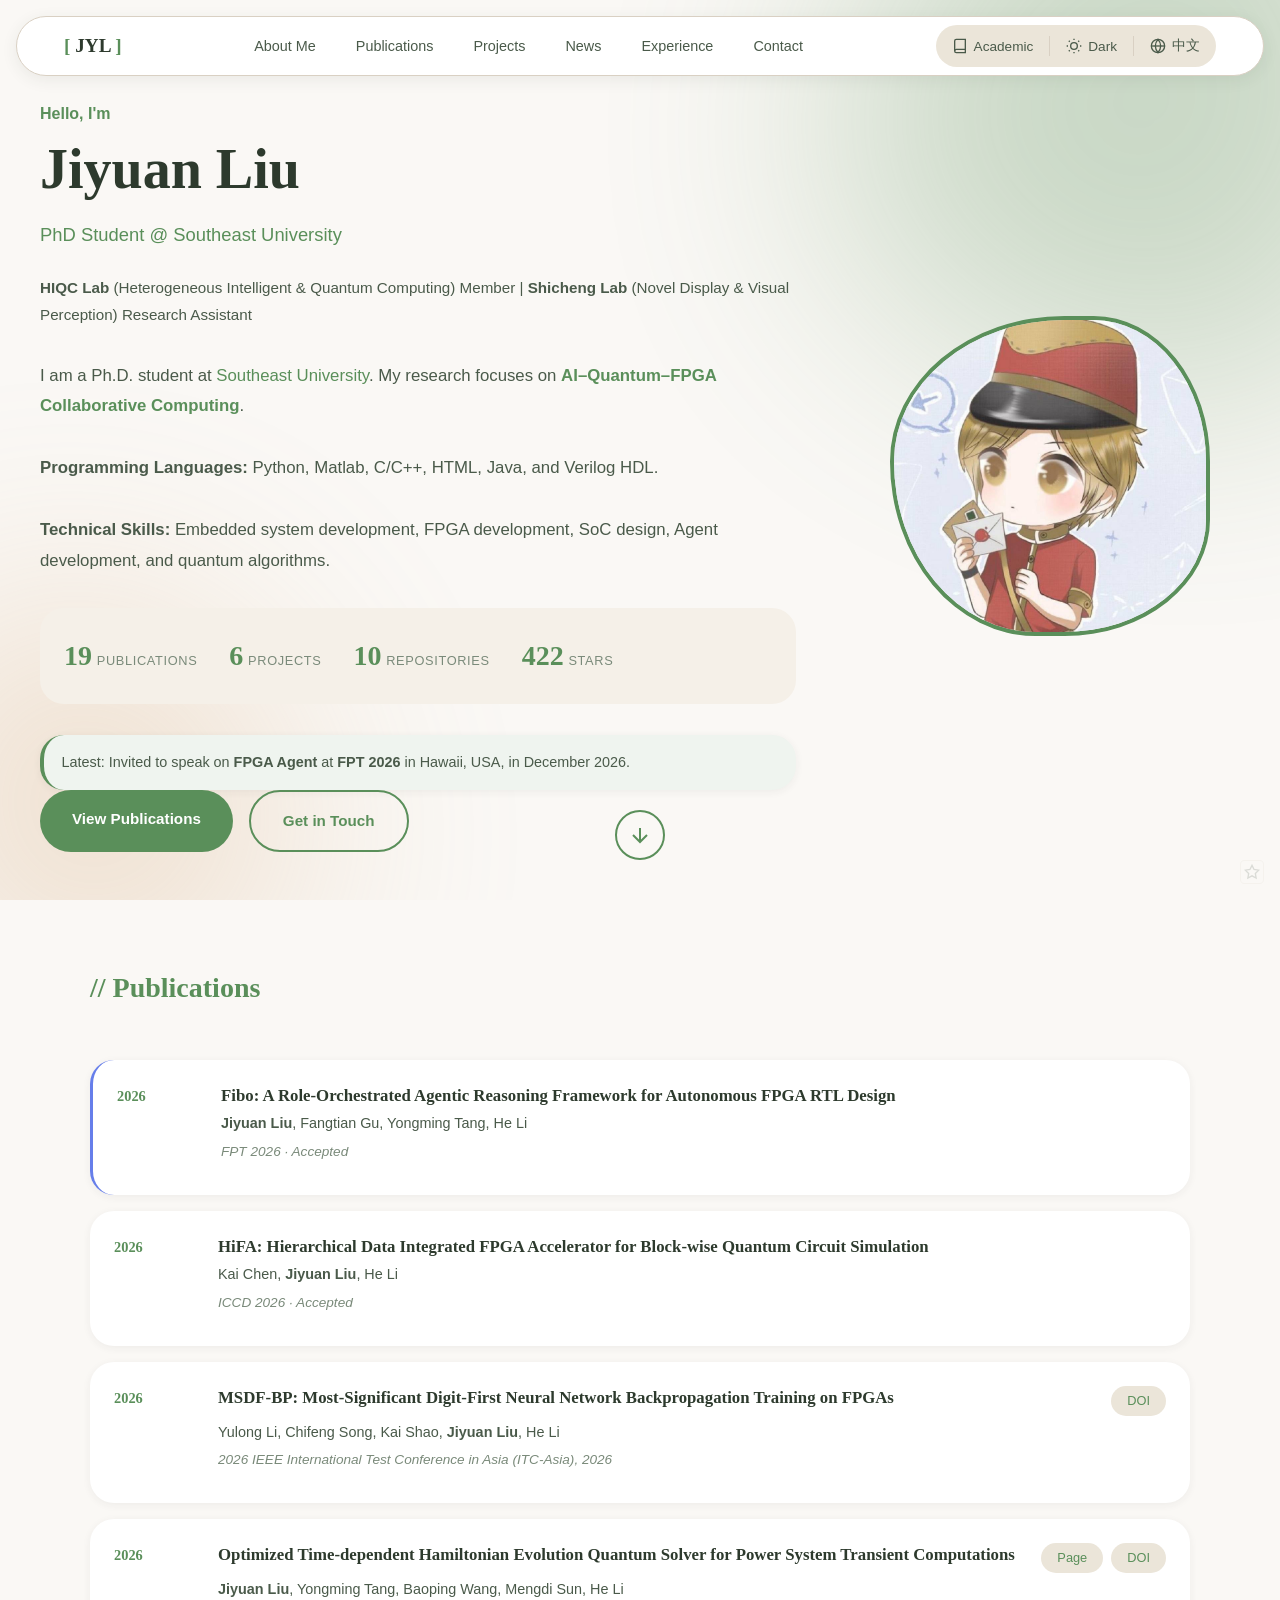
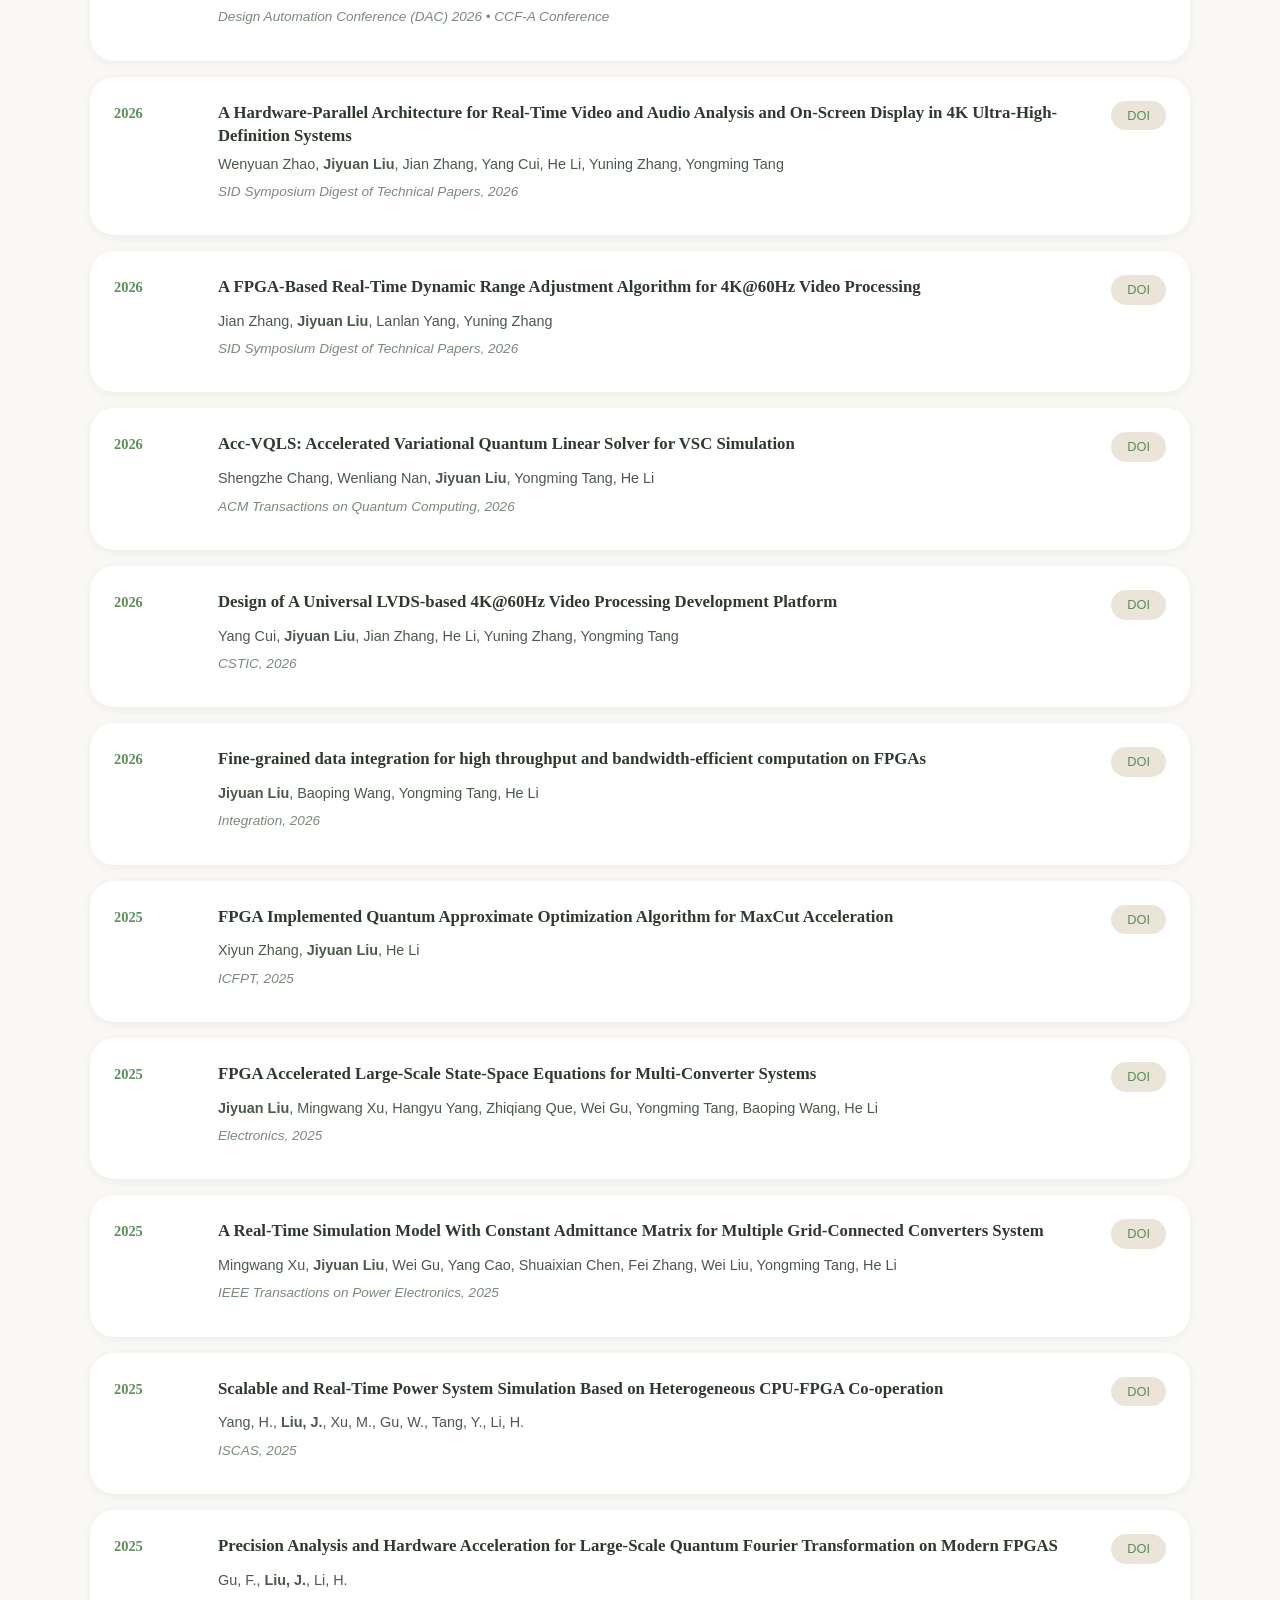
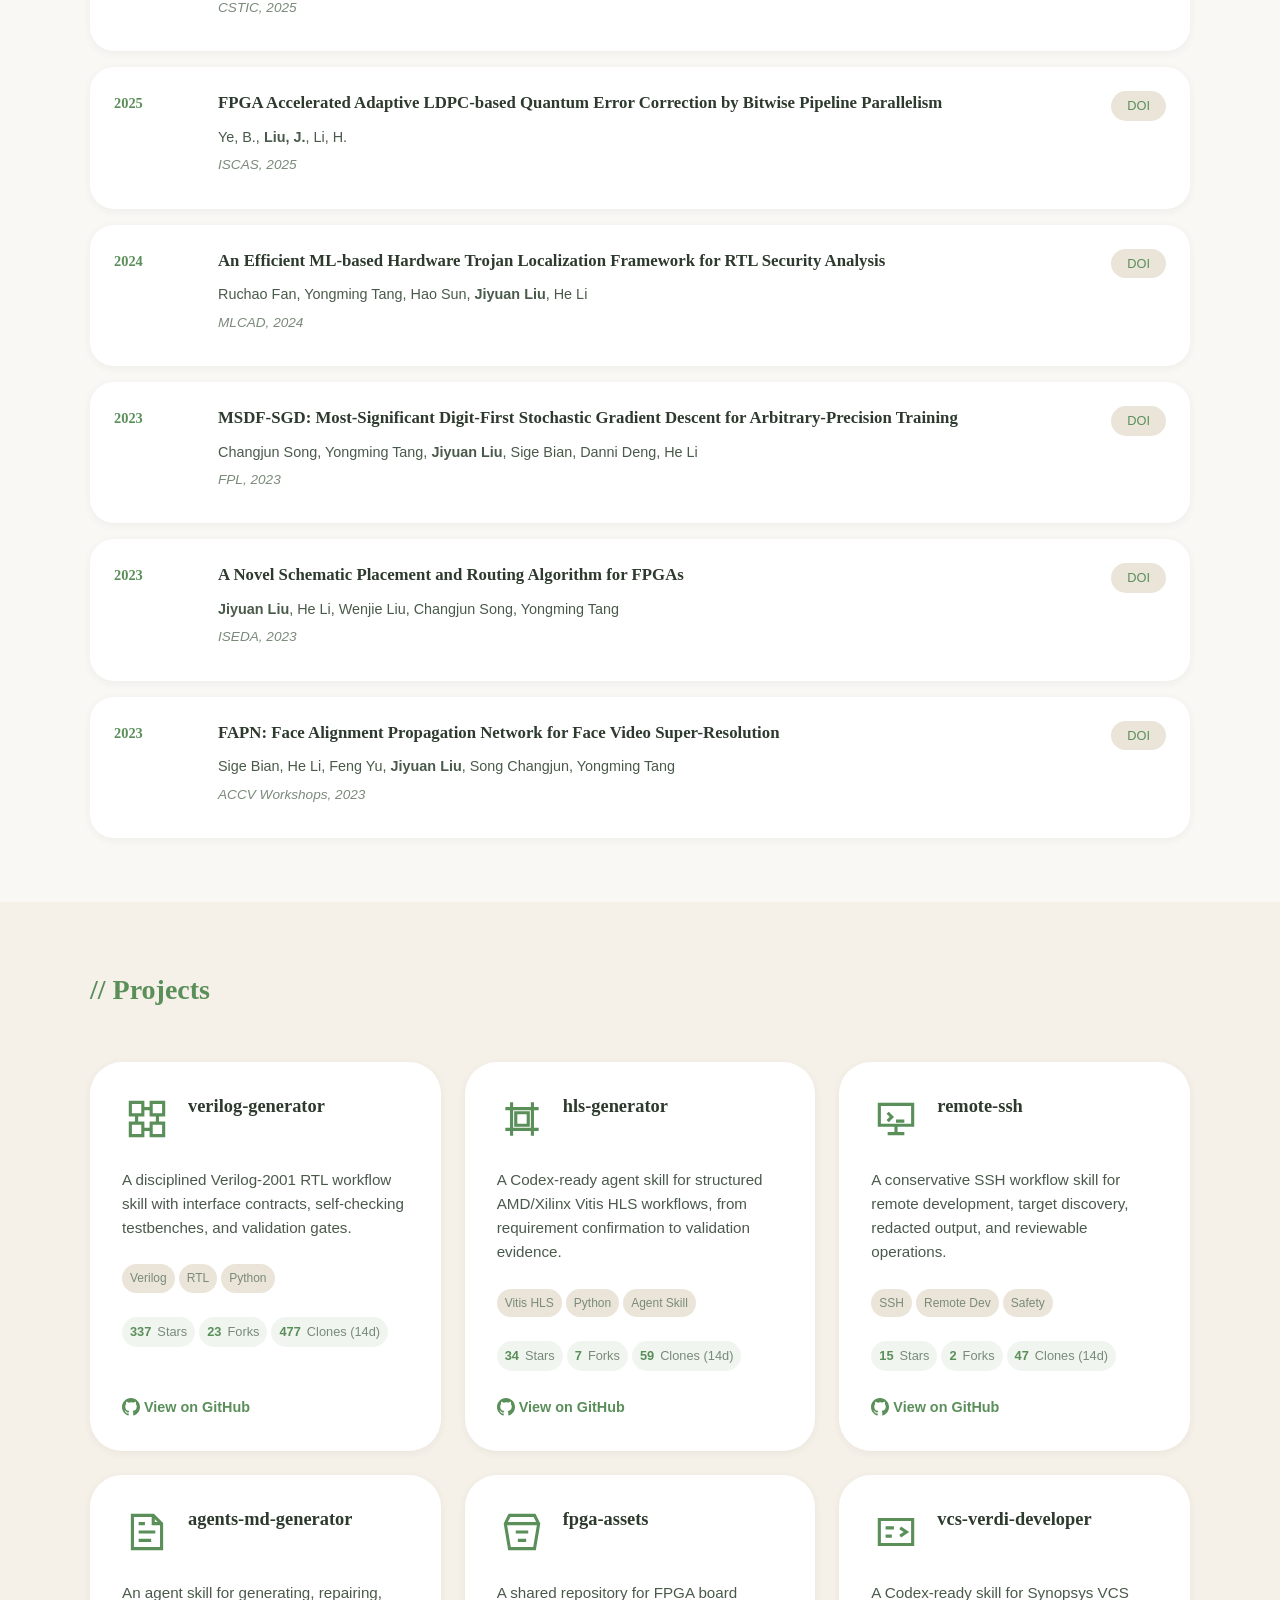
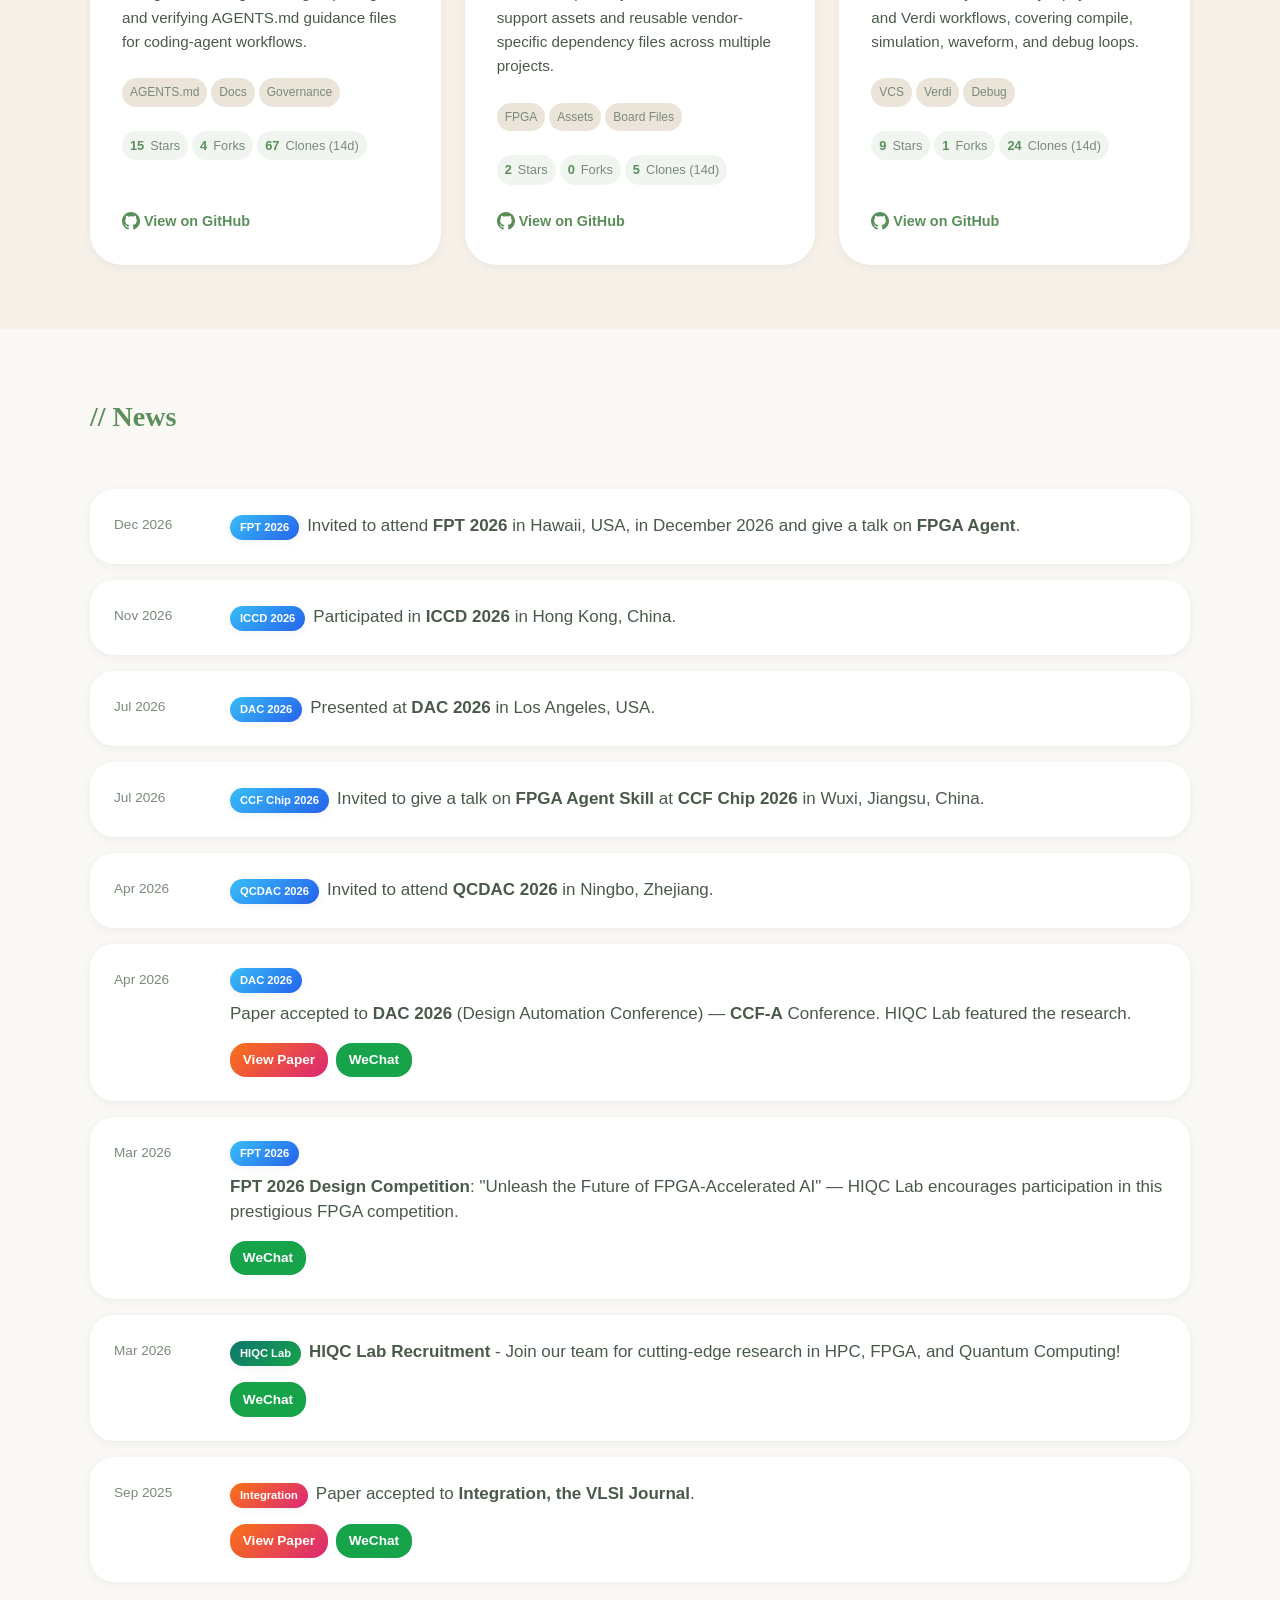
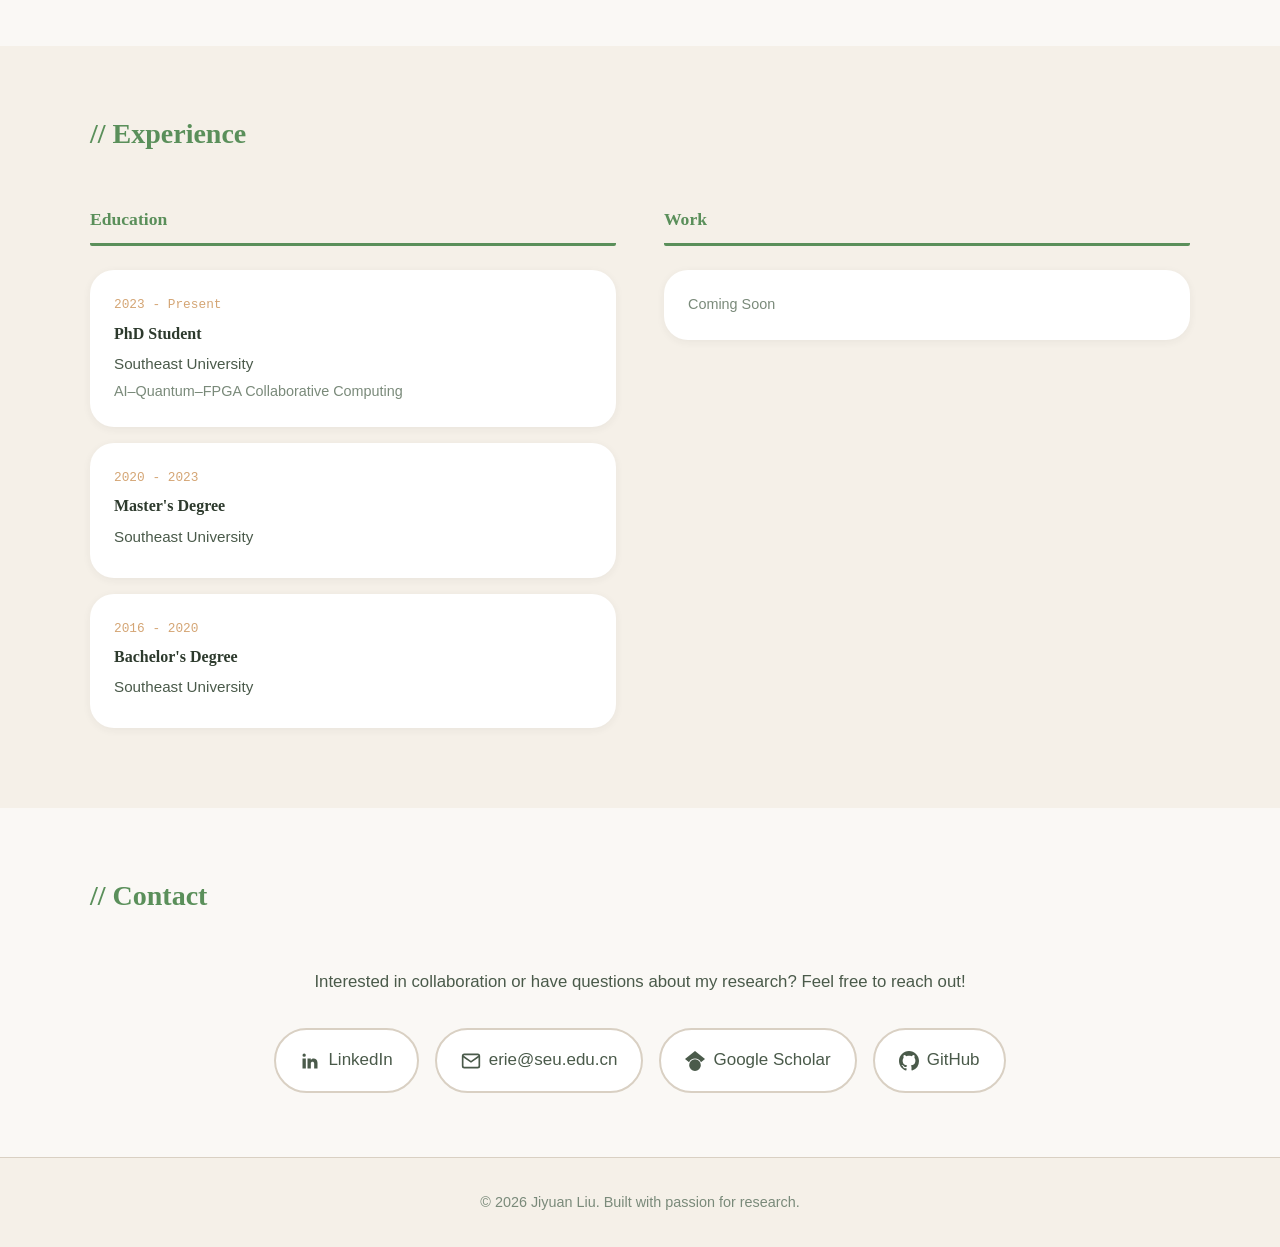
==== commit ca3e1a1f: "Update research profile, publications, news and selected projects" ====
--- a/index.html
+++ b/index.html
@@ -166,37 +166,36 @@
                 </p>
                 <p class="hero-description" data-i18n="about-research">
                     I am a Ph.D. student at <a href="https://www.seu.edu.cn/" target="_blank"><span data-i18n="seu">Southeast University</span></a>.
-                    My research focuses on <span class="highlight">High Performance Computing</span> and
-                    <span class="highlight">FPGA Accelerator Design</span>.
+                    My research focuses on <span class="highlight">AI–Quantum–FPGA Collaborative Computing</span>.
                 </p>
                 <p class="hero-description" data-i18n="about-languages">
                     <strong>Programming Languages:</strong> Python, Matlab, C/C++, HTML, Java, and Verilog HDL.
                 </p>
                 <p class="hero-description" data-i18n="about-skills">
-                    <strong>Technical Skills:</strong> Embedded system development, FPGA development (PL/PS/AI Engine),
-                    SoC design, and data center acceleration.
+                    <strong>Technical Skills:</strong> Embedded system development, FPGA development,
+                    SoC design, Agent development, and quantum algorithms.
                 </p>
                 <div class="hero-stats">
                     <div class="stat">
-                        <span class="stat-number" data-stat="publications">14</span>
+                        <span class="stat-number" data-stat="publications">19</span>
                         <span class="stat-label" data-i18n="stat-publications">Publications</span>
                     </div>
                     <div class="stat">
-                        <span class="stat-number" data-stat="projects">9</span>
+                        <span class="stat-number" data-stat="projects">6</span>
                         <span class="stat-label" data-i18n="stat-projects">Projects</span>
                     </div>
                     <div class="stat">
-                        <span class="stat-number" data-stat="repositories">9</span>
+                        <span class="stat-number" data-stat="repositories">10</span>
                         <span class="stat-label" data-i18n="stat-repositories">Repositories</span>
                     </div>
                     <div class="stat">
-                        <span class="stat-number" data-stat="stars">247</span>
+                        <span class="stat-number" data-stat="stars">422</span>
                         <span class="stat-label" data-i18n="stat-stars">Stars</span>
                     </div>
                 </div>
                 <div class="hero-highlight">
                     <span data-i18n="hero-latest">
-                        Latest: Invited to attend <strong>QCDAC 2026</strong> in Ningbo, Zhejiang.
+                        Latest: Invited to speak on <strong>FPGA Agent</strong> at <strong>FPT 2026</strong> in Hawaii, USA, in December 2026.
                     </span>
                 </div>
                 <div class="hero-cta">
@@ -222,12 +221,7 @@
                     <h3 data-i18n="research-interests">Research Interests</h3>
                 </div>
                 <div class="about-card-content">
-                    <span class="interest-tag">High Performance Computing</span>
-                    <span class="interest-tag">FPGA Acceleration</span>
-                    <span class="interest-tag">Quantum Computing</span>
-                    <span class="interest-tag">EDA & DAC</span>
-                    <span class="interest-tag">Embedded Systems</span>
-                    <span class="interest-tag">SoC Design</span>
+                    <span class="interest-tag" data-i18n="research-direction">AI–Quantum–FPGA Collaborative Computing</span>
                     <span class="interest-tag" style="background: linear-gradient(135deg, #667eea 0%, #764ba2 100%);">HIQC Lab</span>
                 </div>
             </div>
@@ -241,6 +235,7 @@
                     <h3 data-i18n="academic-links">Academic Links</h3>
                 </div>
                 <div class="about-card-content links-list">
+                    <a href="https://www.linkedin.com/in/eriemon" class="academic-link" target="_blank" rel="noopener noreferrer"><svg viewBox="0 0 24 24" fill="currentColor" aria-hidden="true"><path d="M5 3a2 2 0 1 0 0 4 2 2 0 0 0 0-4zM3 9h4v12H3zM9 9h4v2c1-3 8-3 8 3v7h-4v-6c0-3-4-3-4 0v6H9z"/></svg><span>LinkedIn</span></a>
                     <a href="https://scholar.google.com/citations?view_op=list_works&hl=zh-CN&user=_SWfcP4AAAAJ" class="academic-link" target="_blank">
                         <svg viewBox="0 0 24 24" fill="currentColor"><path d="M12 24a7 7 0 110-14 7 7 0 010 14zm0-24L0 9.5l4.838 3.94A8 8 0 0112 9a8 8 0 017.162 4.44L24 9.5z"/></svg>
                         <span data-i18n="google-scholar">Google Scholar</span>
@@ -273,20 +268,17 @@
             </h2>
             <div class="publications-list">
                 <!-- PUBLICATIONS-LIST:START -->
-                <article class="pub-card" data-year="2026" style="border-left: 3px solid #667eea; background: linear-gradient(135deg, rgba(102,126,234,0.05) 0%, rgba(118,75,162,0.05) 100%);">
+                <article class="pub-card" style="border-left: 3px solid #667eea;" data-year="2026">
                     <div class="pub-year">2026</div>
                     <div class="pub-content">
                         <div class="pub-header">
-                            <h3 class="pub-title">
-                                🏆 Optimized Time-dependent Hamiltonian Evolution Quantum Solver for Power System Transient Computations
-                            </h3>
-                            <div class="pub-links">
-                                <a href="dac2026.html" class="pub-link" style="background: linear-gradient(135deg, #667eea 0%, #764ba2 100%); color: white !important;">Page</a>
-                                <a href="#contact" class="pub-link">PDF</a>
-                            </div>
-                        </div>
-                        <p class="pub-authors"><strong>Jiyuan Liu</strong>, Mengdi Sun, Yongming Tang, Baoping Wang, He Li</p>
-                        <p class="pub-venue">Design Automation Conference (DAC) 2026 • CCF-A Conference</p>
+                            <h3 class="pub-title">Fibo: A Role-Orchestrated Agentic Reasoning Framework for Autonomous FPGA RTL Design</h3>
+                            <div class="pub-links">
+
+                            </div>
+                        </div>
+                        <p class="pub-authors"><strong>Jiyuan Liu</strong>, Fangtian Gu, Yongming Tang, He Li</p>
+                        <p class="pub-venue">FPT 2026 · Accepted</p>
                     </div>
                 </article>
 
@@ -294,10 +286,79 @@
                     <div class="pub-year">2026</div>
                     <div class="pub-content">
                         <div class="pub-header">
+                            <h3 class="pub-title">HiFA: Hierarchical Data Integrated FPGA Accelerator for Block-wise Quantum Circuit Simulation</h3>
+                            <div class="pub-links">
+
+                            </div>
+                        </div>
+                        <p class="pub-authors">Kai Chen, <strong>Jiyuan Liu</strong>, He Li</p>
+                        <p class="pub-venue">ICCD 2026 · Accepted</p>
+                    </div>
+                </article>
+
+                <article class="pub-card" data-year="2026">
+                    <div class="pub-year">2026</div>
+                    <div class="pub-content">
+                        <div class="pub-header">
+                            <h3 class="pub-title">MSDF-BP: Most-Significant Digit-First Neural Network Backpropagation Training on FPGAs</h3>
+                            <div class="pub-links">
+                                <a href="https://doi.org/10.1109/itc-asia71864.2026.11710883" class="pub-link" target="_blank" rel="noopener noreferrer">DOI</a>
+                            </div>
+                        </div>
+                        <p class="pub-authors">Yulong Li, Chifeng Song, Kai Shao, <strong>Jiyuan Liu</strong>, He Li</p>
+                        <p class="pub-venue">2026 IEEE International Test Conference in Asia (ITC-Asia), 2026</p>
+                    </div>
+                </article>
+
+                <article class="pub-card" data-year="2026">
+                    <div class="pub-year">2026</div>
+                    <div class="pub-content">
+                        <div class="pub-header">
+                            <h3 class="pub-title">Optimized Time-dependent Hamiltonian Evolution Quantum Solver for Power System Transient Computations</h3>
+                            <div class="pub-links"><a href="dac2026.html" class="pub-link">Page</a>
+                                <a href="https://doi.org/10.1145/3770743.3804249" class="pub-link" target="_blank" rel="noopener noreferrer">DOI</a>
+                            </div>
+                        </div>
+                        <p class="pub-authors"><strong>Jiyuan Liu</strong>, Yongming Tang, Baoping Wang, Mengdi Sun, He Li</p>
+                        <p class="pub-venue">Design Automation Conference (DAC) 2026 • CCF-A Conference</p>
+                    </div>
+                </article>
+
+                <article class="pub-card" data-year="2026">
+                    <div class="pub-year">2026</div>
+                    <div class="pub-content">
+                        <div class="pub-header">
+                            <h3 class="pub-title">A Hardware‐Parallel Architecture for Real‐Time Video and Audio Analysis and On‐Screen Display in 4K Ultra‐High‐Definition Systems</h3>
+                            <div class="pub-links">
+                                <a href="https://doi.org/10.1002/sdtp.70003_233" class="pub-link" target="_blank" rel="noopener noreferrer">DOI</a>
+                            </div>
+                        </div>
+                        <p class="pub-authors">Wenyuan Zhao, <strong>Jiyuan Liu</strong>, Jian Zhang, Yang Cui, He Li, Yuning Zhang, Yongming Tang</p>
+                        <p class="pub-venue">SID Symposium Digest of Technical Papers, 2026</p>
+                    </div>
+                </article>
+
+                <article class="pub-card" data-year="2026">
+                    <div class="pub-year">2026</div>
+                    <div class="pub-content">
+                        <div class="pub-header">
+                            <h3 class="pub-title">A FPGA‐Based Real‐Time Dynamic Range Adjustment Algorithm for 4K@60Hz Video Processing</h3>
+                            <div class="pub-links">
+                                <a href="https://doi.org/10.1002/sdtp.70003_72" class="pub-link" target="_blank" rel="noopener noreferrer">DOI</a>
+                            </div>
+                        </div>
+                        <p class="pub-authors">Jian Zhang, <strong>Jiyuan Liu</strong>, Lanlan Yang, Yuning Zhang</p>
+                        <p class="pub-venue">SID Symposium Digest of Technical Papers, 2026</p>
+                    </div>
+                </article>
+
+                <article class="pub-card" data-year="2026">
+                    <div class="pub-year">2026</div>
+                    <div class="pub-content">
+                        <div class="pub-header">
                             <h3 class="pub-title">Acc-VQLS: Accelerated Variational Quantum Linear Solver for VSC Simulation</h3>
                             <div class="pub-links">
-                                <a href="https://doi.org/10.1145/3821429" class="pub-link" target="_blank">PDF</a>
-                                <a href="https://doi.org/10.1145/3821429" class="pub-link" target="_blank">DOI</a>
+                                <a href="https://doi.org/10.1145/3821429" class="pub-link" target="_blank" rel="noopener noreferrer">DOI</a>
                             </div>
                         </div>
                         <p class="pub-authors">Shengzhe Chang, Wenliang Nan, <strong>Jiyuan Liu</strong>, Yongming Tang, He Li</p>
@@ -311,8 +372,7 @@
                         <div class="pub-header">
                             <h3 class="pub-title">Design of A Universal LVDS-based 4K@60Hz Video Processing Development Platform</h3>
                             <div class="pub-links">
-                                <a href="http://dx.doi.org/10.1109/cstic68613.2026.11537883" class="pub-link" target="_blank">PDF</a>
-                                <a href="https://doi.org/10.1109/cstic68613.2026.11537883" class="pub-link" target="_blank">DOI</a>
+                                <a href="https://doi.org/10.1109/cstic68613.2026.11537883" class="pub-link" target="_blank" rel="noopener noreferrer">DOI</a>
                             </div>
                         </div>
                         <p class="pub-authors">Yang Cui, <strong>Jiyuan Liu</strong>, Jian Zhang, He Li, Yuning Zhang, Yongming Tang</p>
@@ -326,8 +386,7 @@
                         <div class="pub-header">
                             <h3 class="pub-title">Fine-grained data integration for high throughput and bandwidth-efficient computation on FPGAs</h3>
                             <div class="pub-links">
-                                <a href="https://doi.org/10.1016/j.vlsi.2025.102563" class="pub-link" target="_blank">PDF</a>
-                                <a href="https://doi.org/10.1016/j.vlsi.2025.102563" class="pub-link" target="_blank">DOI</a>
+                                <a href="https://doi.org/10.1016/j.vlsi.2025.102563" class="pub-link" target="_blank" rel="noopener noreferrer">DOI</a>
                             </div>
                         </div>
                         <p class="pub-authors"><strong>Jiyuan Liu</strong>, Baoping Wang, Yongming Tang, He Li</p>
@@ -341,8 +400,7 @@
                         <div class="pub-header">
                             <h3 class="pub-title">FPGA Implemented Quantum Approximate Optimization Algorithm for MaxCut Acceleration</h3>
                             <div class="pub-links">
-                                <a href="http://dx.doi.org/10.1109/icfpt67023.2025.00049" class="pub-link" target="_blank">PDF</a>
-                                <a href="https://doi.org/10.1109/icfpt67023.2025.00049" class="pub-link" target="_blank">DOI</a>
+                                <a href="https://doi.org/10.1109/icfpt67023.2025.00049" class="pub-link" target="_blank" rel="noopener noreferrer">DOI</a>
                             </div>
                         </div>
                         <p class="pub-authors">Xiyun Zhang, <strong>Jiyuan Liu</strong>, He Li</p>
@@ -356,8 +414,7 @@
                         <div class="pub-header">
                             <h3 class="pub-title">FPGA Accelerated Large-Scale State-Space Equations for Multi-Converter Systems</h3>
                             <div class="pub-links">
-                                <a href="https://doi.org/10.3390/electronics14193966" class="pub-link" target="_blank">PDF</a>
-                                <a href="https://doi.org/10.3390/electronics14193966" class="pub-link" target="_blank">DOI</a>
+                                <a href="https://doi.org/10.3390/electronics14193966" class="pub-link" target="_blank" rel="noopener noreferrer">DOI</a>
                             </div>
                         </div>
                         <p class="pub-authors"><strong>Jiyuan Liu</strong>, Mingwang Xu, Hangyu Yang, Zhiqiang Que, Wei Gu, Yongming Tang, Baoping Wang, He Li</p>
@@ -371,8 +428,7 @@
                         <div class="pub-header">
                             <h3 class="pub-title">A Real-Time Simulation Model With Constant Admittance Matrix for Multiple Grid-Connected Converters System</h3>
                             <div class="pub-links">
-                                <a href="https://doi.org/10.1109/TPEL.2025.3576605" class="pub-link" target="_blank">PDF</a>
-                                <a href="https://doi.org/10.1109/TPEL.2025.3576605" class="pub-link" target="_blank">DOI</a>
+                                <a href="https://doi.org/10.1109/TPEL.2025.3576605" class="pub-link" target="_blank" rel="noopener noreferrer">DOI</a>
                             </div>
                         </div>
                         <p class="pub-authors">Mingwang Xu, <strong>Jiyuan Liu</strong>, Wei Gu, Yang Cao, Shuaixian Chen, Fei Zhang, Wei Liu, Yongming Tang, He Li</p>
@@ -386,8 +442,7 @@
                         <div class="pub-header">
                             <h3 class="pub-title">Scalable and Real-Time Power System Simulation Based on Heterogeneous CPU-FPGA Co-operation</h3>
                             <div class="pub-links">
-                                <a href="http://www.scopus.com/inward/record.url?eid=2-s2.0-105010636110&amp;partnerID=MN8TOARS" class="pub-link" target="_blank">PDF</a>
-                                <a href="https://doi.org/10.1109/ISCAS56072.2025.11043656" class="pub-link" target="_blank">DOI</a>
+                                <a href="https://doi.org/10.1109/ISCAS56072.2025.11043656" class="pub-link" target="_blank" rel="noopener noreferrer">DOI</a>
                             </div>
                         </div>
                         <p class="pub-authors">Yang, H., <strong>Liu, J.</strong>, Xu, M., Gu, W., Tang, Y., Li, H.</p>
@@ -401,8 +456,7 @@
                         <div class="pub-header">
                             <h3 class="pub-title">Precision Analysis and Hardware Acceleration for Large-Scale Quantum Fourier Transformation on Modern FPGAS</h3>
                             <div class="pub-links">
-                                <a href="http://www.scopus.com/inward/record.url?eid=2-s2.0-105008430172&amp;partnerID=MN8TOARS" class="pub-link" target="_blank">PDF</a>
-                                <a href="https://doi.org/10.1109/CSTIC64481.2025.11017853" class="pub-link" target="_blank">DOI</a>
+                                <a href="https://doi.org/10.1109/CSTIC64481.2025.11017853" class="pub-link" target="_blank" rel="noopener noreferrer">DOI</a>
                             </div>
                         </div>
                         <p class="pub-authors">Gu, F., <strong>Liu, J.</strong>, Li, H.</p>
@@ -416,8 +470,7 @@
                         <div class="pub-header">
                             <h3 class="pub-title">FPGA Accelerated Adaptive LDPC-based Quantum Error Correction by Bitwise Pipeline Parallelism</h3>
                             <div class="pub-links">
-                                <a href="http://www.scopus.com/inward/record.url?eid=2-s2.0-105010656100&amp;partnerID=MN8TOARS" class="pub-link" target="_blank">PDF</a>
-                                <a href="https://doi.org/10.1109/ISCAS56072.2025.11044052" class="pub-link" target="_blank">DOI</a>
+                                <a href="https://doi.org/10.1109/ISCAS56072.2025.11044052" class="pub-link" target="_blank" rel="noopener noreferrer">DOI</a>
                             </div>
                         </div>
                         <p class="pub-authors">Ye, B., <strong>Liu, J.</strong>, Li, H.</p>
@@ -431,8 +484,7 @@
                         <div class="pub-header">
                             <h3 class="pub-title">An Efficient ML-based Hardware Trojan Localization Framework for RTL Security Analysis</h3>
                             <div class="pub-links">
-                                <a href="https://doi.org/10.1145/3670474.3685955" class="pub-link" target="_blank">PDF</a>
-                                <a href="https://doi.org/10.1145/3670474.3685955" class="pub-link" target="_blank">DOI</a>
+                                <a href="https://doi.org/10.1145/3670474.3685955" class="pub-link" target="_blank" rel="noopener noreferrer">DOI</a>
                             </div>
                         </div>
                         <p class="pub-authors">Ruchao Fan, Yongming Tang, Hao Sun, <strong>Jiyuan Liu</strong>, He Li</p>
@@ -446,8 +498,7 @@
                         <div class="pub-header">
                             <h3 class="pub-title">MSDF-SGD: Most-Significant Digit-First Stochastic Gradient Descent for Arbitrary-Precision Training</h3>
                             <div class="pub-links">
-                                <a href="http://dx.doi.org/10.1109/fpl60245.2023.00030" class="pub-link" target="_blank">PDF</a>
-                                <a href="https://doi.org/10.1109/fpl60245.2023.00030" class="pub-link" target="_blank">DOI</a>
+                                <a href="https://doi.org/10.1109/fpl60245.2023.00030" class="pub-link" target="_blank" rel="noopener noreferrer">DOI</a>
                             </div>
                         </div>
                         <p class="pub-authors">Changjun Song, Yongming Tang, <strong>Jiyuan Liu</strong>, Sige Bian, Danni Deng, He Li</p>
@@ -461,8 +512,7 @@
                         <div class="pub-header">
                             <h3 class="pub-title">A Novel Schematic Placement and Routing Algorithm for FPGAs</h3>
                             <div class="pub-links">
-                                <a href="http://dx.doi.org/10.1109/iseda59274.2023.10218719" class="pub-link" target="_blank">PDF</a>
-                                <a href="https://doi.org/10.1109/iseda59274.2023.10218719" class="pub-link" target="_blank">DOI</a>
+                                <a href="https://doi.org/10.1109/iseda59274.2023.10218719" class="pub-link" target="_blank" rel="noopener noreferrer">DOI</a>
                             </div>
                         </div>
                         <p class="pub-authors"><strong>Jiyuan Liu</strong>, He Li, Wenjie Liu, Changjun Song, Yongming Tang</p>
@@ -476,8 +526,7 @@
                         <div class="pub-header">
                             <h3 class="pub-title">FAPN: Face Alignment Propagation Network for Face Video Super-Resolution</h3>
                             <div class="pub-links">
-                                <a href="http://dx.doi.org/10.1007/978-3-031-27066-6_1" class="pub-link" target="_blank">PDF</a>
-                                <a href="https://doi.org/10.1007/978-3-031-27066-6_1" class="pub-link" target="_blank">DOI</a>
+                                <a href="https://doi.org/10.1007/978-3-031-27066-6_1" class="pub-link" target="_blank" rel="noopener noreferrer">DOI</a>
                             </div>
                         </div>
                         <p class="pub-authors">Sige Bian, He Li, Feng Yu, <strong>Jiyuan Liu</strong>, Song Changjun, Yongming Tang</p>
@@ -514,9 +563,9 @@
                         <span class="tag">Python</span>
                     </div>
                     <div class="project-metrics">
-                        <span class="project-metric"><strong data-metric="stars">185</strong> <span data-i18n="metric-stars">Stars</span></span>
-                        <span class="project-metric"><strong data-metric="forks">9</strong> <span data-i18n="metric-forks">Forks</span></span>
-                        <span class="project-metric"><strong data-metric="clones14d">148</strong> <span data-i18n="metric-clones14d">Clones (14d)</span></span>
+                        <span class="project-metric"><strong data-metric="stars">337</strong> <span data-i18n="metric-stars">Stars</span></span>
+                        <span class="project-metric"><strong data-metric="forks">23</strong> <span data-i18n="metric-forks">Forks</span></span>
+                        <span class="project-metric"><strong data-metric="clones14d">477</strong> <span data-i18n="metric-clones14d">Clones (14d)</span></span>
                     </div>
                     <div class="project-links">
                         <a href="https://github.com/Eriemon/verilog-generator" target="_blank" class="project-link">
@@ -546,9 +595,9 @@
                         <span class="tag">Agent Skill</span>
                     </div>
                     <div class="project-metrics">
-                        <span class="project-metric"><strong data-metric="stars">20</strong> <span data-i18n="metric-stars">Stars</span></span>
-                        <span class="project-metric"><strong data-metric="forks">3</strong> <span data-i18n="metric-forks">Forks</span></span>
-                        <span class="project-metric"><strong data-metric="clones14d">22</strong> <span data-i18n="metric-clones14d">Clones (14d)</span></span>
+                        <span class="project-metric"><strong data-metric="stars">34</strong> <span data-i18n="metric-stars">Stars</span></span>
+                        <span class="project-metric"><strong data-metric="forks">7</strong> <span data-i18n="metric-forks">Forks</span></span>
+                        <span class="project-metric"><strong data-metric="clones14d">59</strong> <span data-i18n="metric-clones14d">Clones (14d)</span></span>
                     </div>
                     <div class="project-links">
                         <a href="https://github.com/Eriemon/hls-generator" target="_blank" class="project-link">
@@ -578,9 +627,9 @@
                         <span class="tag">Safety</span>
                     </div>
                     <div class="project-metrics">
-                        <span class="project-metric"><strong data-metric="stars">14</strong> <span data-i18n="metric-stars">Stars</span></span>
+                        <span class="project-metric"><strong data-metric="stars">15</strong> <span data-i18n="metric-stars">Stars</span></span>
                         <span class="project-metric"><strong data-metric="forks">2</strong> <span data-i18n="metric-forks">Forks</span></span>
-                        <span class="project-metric"><strong data-metric="clones14d">54</strong> <span data-i18n="metric-clones14d">Clones (14d)</span></span>
+                        <span class="project-metric"><strong data-metric="clones14d">47</strong> <span data-i18n="metric-clones14d">Clones (14d)</span></span>
                     </div>
                     <div class="project-links">
                         <a href="https://github.com/Eriemon/remote-ssh" target="_blank" class="project-link">
@@ -611,106 +660,11 @@
                     </div>
                     <div class="project-metrics">
                         <span class="project-metric"><strong data-metric="stars">15</strong> <span data-i18n="metric-stars">Stars</span></span>
-                        <span class="project-metric"><strong data-metric="forks">2</strong> <span data-i18n="metric-forks">Forks</span></span>
-                        <span class="project-metric"><strong data-metric="clones14d">100</strong> <span data-i18n="metric-clones14d">Clones (14d)</span></span>
+                        <span class="project-metric"><strong data-metric="forks">4</strong> <span data-i18n="metric-forks">Forks</span></span>
+                        <span class="project-metric"><strong data-metric="clones14d">67</strong> <span data-i18n="metric-clones14d">Clones (14d)</span></span>
                     </div>
                     <div class="project-links">
                         <a href="https://github.com/Eriemon/agents-md-generator" target="_blank" class="project-link">
-                            <svg viewBox="0 0 24 24" fill="currentColor">
-                                <path d="M12 0C5.374 0 0 5.373 0 12c0 5.302 3.438 9.8 8.207 11.387.599.111.793-.261.793-.577v-2.234c-3.338.726-4.033-1.416-4.033-1.416-.546-1.387-1.333-1.756-1.333-1.756-1.089-.745.083-.729.083-.729 1.205.084 1.839 1.237 1.839 1.237 1.07 1.834 2.807 1.304 3.492.997.107-.775.418-1.305.762-1.604-2.665-.305-5.467-1.334-5.467-5.931 0-1.311.469-2.381 1.236-3.221-.124-.303-.535-1.524.117-3.176 0 0 1.008-.322 3.301 1.23A11.509 11.509 0 0112 5.803c1.02.005 2.047.138 3.006.404 2.291-1.552 3.297-1.23 3.297-1.23.653 1.653.242 2.874.118 3.176.77.84 1.235 1.911 1.235 3.221 0 4.609-2.807 5.624-5.479 5.921.43.372.823 1.102.823 2.222v3.293c0 .319.192.694.801.576C20.566 21.797 24 17.3 24 12c0-6.627-5.373-12-12-12z"/>
-                            </svg>
-                            <span data-i18n="view-github">View on GitHub</span>
-                        </a>
-                    </div>
-                </div>
-
-                <!-- Project: Eriemon.github.io -->
-                <div class="project-card" data-project="Eriemon.github.io">
-                    <div class="project-header">
-                        <svg class="project-icon" viewBox="0 0 24 24" fill="none" stroke="currentColor" stroke-width="1.5">
-                            <path d="M4 5h16v14H4z"/>
-                            <path d="M4 9h16M9 19h6"/>
-                        </svg>
-                        <h3 class="project-title">Eriemon.github.io</h3>
-                    </div>
-                    <p class="project-desc" data-i18n="project-homepage-desc">
-                        A bilingual personal academic homepage built with plain HTML, CSS, and JavaScript for GitHub Pages deployment.
-                    </p>
-                    <div class="project-tags">
-                        <span class="tag">GitHub Pages</span>
-                        <span class="tag">Homepage</span>
-                        <span class="tag">Bilingual</span>
-                    </div>
-                    <div class="project-metrics">
-                        <span class="project-metric"><strong data-metric="stars">2</strong> <span data-i18n="metric-stars">Stars</span></span>
-                        <span class="project-metric"><strong data-metric="forks">0</strong> <span data-i18n="metric-forks">Forks</span></span>
-                        <span class="project-metric"><strong data-metric="clones14d">8</strong> <span data-i18n="metric-clones14d">Clones (14d)</span></span>
-                    </div>
-                    <div class="project-links">
-                        <a href="https://github.com/Eriemon/Eriemon.github.io" target="_blank" class="project-link">
-                            <svg viewBox="0 0 24 24" fill="currentColor">
-                                <path d="M12 0C5.374 0 0 5.373 0 12c0 5.302 3.438 9.8 8.207 11.387.599.111.793-.261.793-.577v-2.234c-3.338.726-4.033-1.416-4.033-1.416-.546-1.387-1.333-1.756-1.333-1.756-1.089-.745.083-.729.083-.729 1.205.084 1.839 1.237 1.839 1.237 1.07 1.834 2.807 1.304 3.492.997.107-.775.418-1.305.762-1.604-2.665-.305-5.467-1.334-5.467-5.931 0-1.311.469-2.381 1.236-3.221-.124-.303-.535-1.524.117-3.176 0 0 1.008-.322 3.301 1.23A11.509 11.509 0 0112 5.803c1.02.005 2.047.138 3.006.404 2.291-1.552 3.297-1.23 3.297-1.23.653 1.653.242 2.874.118 3.176.77.84 1.235 1.911 1.235 3.221 0 4.609-2.807 5.624-5.479 5.921.43.372.823 1.102.823 2.222v3.293c0 .319.192.694.801.576C20.566 21.797 24 17.3 24 12c0-6.627-5.373-12-12-12z"/>
-                            </svg>
-                            <span data-i18n="view-github">View on GitHub</span>
-                        </a>
-                    </div>
-                </div>
-
-                <!-- Project: github-management -->
-                <div class="project-card" data-project="github-management">
-                    <div class="project-header">
-                        <svg class="project-icon" viewBox="0 0 24 24" fill="none" stroke="currentColor" stroke-width="1.5">
-                            <path d="M4 6h16M4 12h10M4 18h16"/>
-                            <path d="M17 10l3 3-3 3"/>
-                        </svg>
-                        <h3 class="project-title">github-management</h3>
-                    </div>
-                    <p class="project-desc" data-i18n="project-github-desc">
-                        A safe GitHub management skill for PRs, issues, CI diagnostics, repository audits, and review-first mutation workflows.
-                    </p>
-                    <div class="project-tags">
-                        <span class="tag">GitHub</span>
-                        <span class="tag">CI</span>
-                        <span class="tag">Repo Ops</span>
-                    </div>
-                    <div class="project-metrics">
-                        <span class="project-metric"><strong data-metric="stars">3</strong> <span data-i18n="metric-stars">Stars</span></span>
-                        <span class="project-metric"><strong data-metric="forks">0</strong> <span data-i18n="metric-forks">Forks</span></span>
-                        <span class="project-metric"><strong data-metric="clones14d">12</strong> <span data-i18n="metric-clones14d">Clones (14d)</span></span>
-                    </div>
-                    <div class="project-links">
-                        <a href="https://github.com/Eriemon/github-management" target="_blank" class="project-link">
-                            <svg viewBox="0 0 24 24" fill="currentColor">
-                                <path d="M12 0C5.374 0 0 5.373 0 12c0 5.302 3.438 9.8 8.207 11.387.599.111.793-.261.793-.577v-2.234c-3.338.726-4.033-1.416-4.033-1.416-.546-1.387-1.333-1.756-1.333-1.756-1.089-.745.083-.729.083-.729 1.205.084 1.839 1.237 1.839 1.237 1.07 1.834 2.807 1.304 3.492.997.107-.775.418-1.305.762-1.604-2.665-.305-5.467-1.334-5.467-5.931 0-1.311.469-2.381 1.236-3.221-.124-.303-.535-1.524.117-3.176 0 0 1.008-.322 3.301 1.23A11.509 11.509 0 0112 5.803c1.02.005 2.047.138 3.006.404 2.291-1.552 3.297-1.23 3.297-1.23.653 1.653.242 2.874.118 3.176.77.84 1.235 1.911 1.235 3.221 0 4.609-2.807 5.624-5.479 5.921.43.372.823 1.102.823 2.222v3.293c0 .319.192.694.801.576C20.566 21.797 24 17.3 24 12c0-6.627-5.373-12-12-12z"/>
-                            </svg>
-                            <span data-i18n="view-github">View on GitHub</span>
-                        </a>
-                    </div>
-                </div>
-
-                <!-- Project: Github-Homepage-Setup-Guide -->
-                <div class="project-card" data-project="Github-Homepage-Setup-Guide">
-                    <div class="project-header">
-                        <svg class="project-icon" viewBox="0 0 24 24" fill="none" stroke="currentColor" stroke-width="1.5">
-                            <path d="M12 2L2 7l10 5 10-5-10-5zM2 17l10 5 10-5M2 12l10 5 10-5"/>
-                        </svg>
-                        <h3 class="project-title">Github-Homepage-Setup-Guide</h3>
-                    </div>
-                    <p class="project-desc" data-i18n="project-guide-desc">
-                        A concise setup guide for creating and maintaining your own GitHub Pages site with a practical, beginner-friendly workflow.
-                    </p>
-                    <div class="project-tags">
-                        <span class="tag">GitHub Pages</span>
-                        <span class="tag">HTML/CSS</span>
-                        <span class="tag">Guide</span>
-                    </div>
-                    <div class="project-metrics">
-                        <span class="project-metric"><strong data-metric="stars">1</strong> <span data-i18n="metric-stars">Stars</span></span>
-                        <span class="project-metric"><strong data-metric="forks">0</strong> <span data-i18n="metric-forks">Forks</span></span>
-                        <span class="project-metric"><strong data-metric="clones14d">8</strong> <span data-i18n="metric-clones14d">Clones (14d)</span></span>
-                    </div>
-                    <div class="project-links">
-                        <a href="https://github.com/Eriemon/Github-Homepage-Setup-Guide" target="_blank" class="project-link">
                             <svg viewBox="0 0 24 24" fill="currentColor">
                                 <path d="M12 0C5.374 0 0 5.373 0 12c0 5.302 3.438 9.8 8.207 11.387.599.111.793-.261.793-.577v-2.234c-3.338.726-4.033-1.416-4.033-1.416-.546-1.387-1.333-1.756-1.333-1.756-1.089-.745.083-.729.083-.729 1.205.084 1.839 1.237 1.839 1.237 1.07 1.834 2.807 1.304 3.492.997.107-.775.418-1.305.762-1.604-2.665-.305-5.467-1.334-5.467-5.931 0-1.311.469-2.381 1.236-3.221-.124-.303-.535-1.524.117-3.176 0 0 1.008-.322 3.301 1.23A11.509 11.509 0 0112 5.803c1.02.005 2.047.138 3.006.404 2.291-1.552 3.297-1.23 3.297-1.23.653 1.653.242 2.874.118 3.176.77.84 1.235 1.911 1.235 3.221 0 4.609-2.807 5.624-5.479 5.921.43.372.823 1.102.823 2.222v3.293c0 .319.192.694.801.576C20.566 21.797 24 17.3 24 12c0-6.627-5.373-12-12-12z"/>
                             </svg>
@@ -737,9 +691,9 @@
                         <span class="tag">Board Files</span>
                     </div>
                     <div class="project-metrics">
-                        <span class="project-metric"><strong data-metric="stars">1</strong> <span data-i18n="metric-stars">Stars</span></span>
+                        <span class="project-metric"><strong data-metric="stars">2</strong> <span data-i18n="metric-stars">Stars</span></span>
                         <span class="project-metric"><strong data-metric="forks">0</strong> <span data-i18n="metric-forks">Forks</span></span>
-                        <span class="project-metric"><strong data-metric="clones14d">8</strong> <span data-i18n="metric-clones14d">Clones (14d)</span></span>
+                        <span class="project-metric"><strong data-metric="clones14d">5</strong> <span data-i18n="metric-clones14d">Clones (14d)</span></span>
                     </div>
                     <div class="project-links">
                         <a href="https://github.com/Eriemon/fpga-assets" target="_blank" class="project-link">
@@ -769,9 +723,9 @@
                         <span class="tag">Debug</span>
                     </div>
                     <div class="project-metrics">
-                        <span class="project-metric"><strong data-metric="stars">6</strong> <span data-i18n="metric-stars">Stars</span></span>
-                        <span class="project-metric"><strong data-metric="forks">0</strong> <span data-i18n="metric-forks">Forks</span></span>
-                        <span class="project-metric"><strong data-metric="clones14d">12</strong> <span data-i18n="metric-clones14d">Clones (14d)</span></span>
+                        <span class="project-metric"><strong data-metric="stars">9</strong> <span data-i18n="metric-stars">Stars</span></span>
+                        <span class="project-metric"><strong data-metric="forks">1</strong> <span data-i18n="metric-forks">Forks</span></span>
+                        <span class="project-metric"><strong data-metric="clones14d">24</strong> <span data-i18n="metric-clones14d">Clones (14d)</span></span>
                     </div>
                     <div class="project-links">
                         <a href="https://github.com/Eriemon/vcs-verdi-developer" target="_blank" class="project-link">
@@ -794,6 +748,38 @@
             </h2>
             <div class="news-timeline">
                 <div class="news-item">
+                    <div class="news-date">Dec 2026</div>
+                    <div class="news-content">
+                        <span class="news-badge news-badge-meeting">FPT 2026</span>
+                        <span class="news-text" data-i18n="news-fpt-invited">Invited to attend <strong>FPT 2026</strong> in Hawaii, USA, in December 2026 and give a talk on <strong>FPGA Agent</strong>.</span>
+                    </div>
+                </div>
+
+                <div class="news-item">
+                    <div class="news-date">Nov 2026</div>
+                    <div class="news-content">
+                        <span class="news-badge news-badge-meeting">ICCD 2026</span>
+                        <span class="news-text" data-i18n="news-iccd2026">Participated in <strong>ICCD 2026</strong> in Hong Kong, China.</span>
+                    </div>
+                </div>
+
+                <div class="news-item">
+                    <div class="news-date">Jul 2026</div>
+                    <div class="news-content">
+                        <span class="news-badge news-badge-meeting">DAC 2026</span>
+                        <span class="news-text" data-i18n="news-dac-presentation">Presented at <strong>DAC 2026</strong> in Los Angeles, USA.</span>
+                    </div>
+                </div>
+
+                <div class="news-item">
+                    <div class="news-date">Jul 2026</div>
+                    <div class="news-content">
+                        <span class="news-badge news-badge-meeting">CCF Chip 2026</span>
+                        <span class="news-text" data-i18n="news-ccf-chip2026">Invited to give a talk on <strong>FPGA Agent Skill</strong> at <strong>CCF Chip 2026</strong> in Wuxi, Jiangsu, China.</span>
+                    </div>
+                </div>
+
+                <div class="news-item">
                     <div class="news-date">Apr 2026</div>
                     <div class="news-content">
                         <span class="news-badge news-badge-meeting">QCDAC 2026</span>
@@ -805,7 +791,7 @@
                     <div class="news-date">Apr 2026</div>
                     <div class="news-content">
                         <span class="news-badge news-badge-meeting">DAC 2026</span>
-                        <span class="news-text" data-i18n="news-dac">Paper accepted to <strong>DAC 2026</strong> (Design Automation Conference) — CCF-A Conference. HIQC Lab featured the research.</span>
+                        <span class="news-text" data-i18n="news-dac">Paper accepted to <strong>DAC 2026</strong> (Design Automation Conference) — <strong>CCF-A</strong> Conference. HIQC Lab featured the research.</span>
                         <div class="news-actions">
                             <a href="#publications" class="news-link news-link-paper" data-i18n="view-paper">View Paper</a>
                             <a href="https://mp.weixin.qq.com/s/ne6uq4ACEIme2FUSr6zw4A" target="_blank" class="news-link news-link-wechat">WeChat</a>
@@ -913,7 +899,7 @@
                         <div class="exp-period">2023 - Present</div>
                         <h4 class="exp-title" data-i18n="phd-student">PhD Student</h4>
                         <p class="exp-org"><span data-i18n="seu">Southeast University</span></p>
-                        <p class="exp-desc" data-i18n="research-desc">High Performance Computing, FPGA Acceleration</p>
+                        <p class="exp-desc" data-i18n="research-desc">AI–Quantum–FPGA Collaborative Computing</p>
                     </div>
                     <div class="exp-item">
                         <div class="exp-period">2020 - 2023</div>
@@ -947,6 +933,7 @@
                     <span data-i18n="contact-intro">Interested in collaboration or have questions about my research? Feel free to reach out!</span>
                 </p>
                 <div class="contact-links">
+                    <a href="https://www.linkedin.com/in/eriemon" class="contact-item" target="_blank" rel="noopener noreferrer"><svg viewBox="0 0 24 24" fill="currentColor" aria-hidden="true"><path d="M5 3a2 2 0 1 0 0 4 2 2 0 0 0 0-4zM3 9h4v12H3zM9 9h4v2c1-3 8-3 8 3v7h-4v-6c0-3-4-3-4 0v6H9z"/></svg><span>LinkedIn</span></a>
                     <a href="mailto:erie@seu.edu.cn" class="contact-item">
                         <svg viewBox="0 0 24 24" fill="none" stroke="currentColor" stroke-width="2">
                             <path d="M4 4h16c1.1 0 2 .9 2 2v12c0 1.1-.9 2-2 2H4c-1.1 0-2-.9-2-2V6c0-1.1.9-2 2-2z"/>
@@ -988,6 +975,11 @@
     // Translation data
     const translations = {
         en: {
+            'research-direction': 'AI–Quantum–FPGA Collaborative Computing',
+            'news-fpt-invited': 'Invited to attend <strong>FPT 2026</strong> in Hawaii, USA, in December 2026 and give a talk on <strong>FPGA Agent</strong>.',
+            'news-iccd2026': 'Participated in <strong>ICCD 2026</strong> in Hong Kong, China.',
+            'news-dac-presentation': 'Presented at <strong>DAC 2026</strong> in Los Angeles, USA.',
+            'news-ccf-chip2026': 'Invited to give a talk on <strong>FPGA Agent Skill</strong> at <strong>CCF Chip 2026</strong> in Wuxi, Jiangsu, China.',
             'nav-about': 'About Me',
             'nav-publications': 'Publications',
             'nav-projects': 'Projects',
@@ -997,9 +989,9 @@
             'hero-greeting': 'Hello, I\'m',
             'hero-title': 'PhD Student @ Southeast University',
             'hero-lab': '<strong>HIQC Lab</strong> (Heterogeneous Intelligent & Quantum Computing) Member | <strong>Shicheng Lab</strong> (Novel Display & Visual Perception) Research Assistant',
-            'about-research': 'I am a Ph.D. student at <a href="https://www.seu.edu.cn/" target="_blank">Southeast University</a>. My research focuses on <span class="highlight">High Performance Computing</span> and <span class="highlight">FPGA Accelerator Design</span>.',
+            'about-research': 'I am a Ph.D. student at <a href="https://www.seu.edu.cn/" target="_blank">Southeast University</a>. My research focuses on <span class="highlight">AI–Quantum–FPGA Collaborative Computing</span>.',
             'about-languages': '<strong>Programming Languages:</strong> Python, Matlab, C/C++, HTML, Java, and Verilog HDL.',
-            'about-skills': '<strong>Technical Skills:</strong> Embedded system development, FPGA development (PL/PS/AI Engine), SoC design, and data center acceleration.',
+            'about-skills': '<strong>Technical Skills:</strong> Embedded system development, FPGA development, SoC design, Agent development, and quantum algorithms.',
             'stat-publications': 'Publications',
             'stat-projects': 'Projects',
             'stat-repositories': 'Repositories',
@@ -1007,7 +999,7 @@
             'metric-stars': 'Stars',
             'metric-forks': 'Forks',
             'metric-clones14d': 'Clones (14d)',
-            'hero-latest': 'Latest: Invited to attend <strong>QCDAC 2026</strong> in Ningbo, Zhejiang.',
+            'hero-latest': 'Latest: Invited to speak on <strong>FPGA Agent</strong> at <strong>FPT 2026</strong> in Hawaii, USA, in December 2026.',
             'btn-publications': 'View Publications',
             'btn-contact': 'Get in Touch',
             'research-interests': 'Research Interests',
@@ -1016,19 +1008,16 @@
             'seu': 'Southeast University',
             'title-publications': '// Publications',
             'title-projects': '// Projects',
-            'project-homepage-desc': 'A bilingual personal academic homepage built with plain HTML, CSS, and JavaScript for GitHub Pages deployment.',
-            'project-guide-desc': 'A concise setup guide for creating and maintaining your own GitHub Pages site with a practical, beginner-friendly workflow.',
             'project-fpga-desc': 'A shared repository for FPGA board support assets and reusable vendor-specific dependency files across multiple projects.',
             'project-verilog-desc': 'A disciplined Verilog-2001 RTL workflow skill with interface contracts, self-checking testbenches, and validation gates.',
             'project-hls-desc': 'A Codex-ready agent skill for structured AMD/Xilinx Vitis HLS workflows, from requirement confirmation to validation evidence.',
             'project-ssh-desc': 'A conservative SSH workflow skill for remote development, target discovery, redacted output, and reviewable operations.',
             'project-agents-desc': 'An agent skill for generating, repairing, and verifying AGENTS.md guidance files for coding-agent workflows.',
-            'project-github-desc': 'A safe GitHub management skill for PRs, issues, CI diagnostics, repository audits, and review-first mutation workflows.',
             'project-vcs-desc': 'A Codex-ready skill for Synopsys VCS and Verdi workflows, covering compile, simulation, waveform, and debug loops.',
             'view-github': 'View on GitHub',
             'title-news': '// News',
             'news-qcdac': 'Invited to attend <strong>QCDAC 2026</strong> in Ningbo, Zhejiang.',
-            'news-dac': 'Paper accepted to <strong>DAC 2026</strong> (Design Automation Conference) — CCF-A Conference. HIQC Lab featured the research.',
+            'news-dac': 'Paper accepted to <strong>DAC 2026</strong> (Design Automation Conference) — <strong>CCF-A</strong> Conference. HIQC Lab featured the research.',
             'news-fpt': '<strong>FPT 2026 Design Competition</strong>: "Unleash the Future of FPGA-Accelerated AI" — HIQC Lab encourages participation in this prestigious FPGA competition.',
             'news-hiqc': '<strong>HIQC Lab Recruitment</strong> - Join our team for cutting-edge research in HPC, FPGA, and Quantum Computing!',
             'news-integration': 'Paper accepted to <strong>Integration, the VLSI Journal</strong>.',
@@ -1039,7 +1028,7 @@
             'phd-student': 'PhD Student',
             'master-degree': 'Master\'s Degree',
             'bachelor-degree': 'Bachelor\'s Degree',
-            'research-desc': 'High Performance Computing, FPGA Acceleration',
+            'research-desc': 'AI–Quantum–FPGA Collaborative Computing',
             'coming-soon': 'Coming Soon',
             'title-contact': '// Contact',
             'contact-intro': 'Interested in collaboration or have questions about my research? Feel free to reach out!',
@@ -1058,6 +1047,11 @@
             'lang-toggle': '中文'
         },
         zh: {
+            'research-direction': 'AI-量子-FPGA协同计算',
+            'news-fpt-invited': '受邀将于2026年12月参加<strong>FPT 2026</strong>会议，在美国夏威夷作关于<strong>FPGA Agent</strong>的报告。',
+            'news-iccd2026': '参加<strong>ICCD 2026</strong>会议，地点：中国香港。',
+            'news-dac-presentation': '参加<strong>DAC 2026</strong>会议，并在美国洛杉矶作报告。',
+            'news-ccf-chip2026': '受邀参加<strong>CCF Chip 2026</strong>，在江苏无锡作<strong>FPGA Agent Skill</strong>报告。',
             'nav-about': '关于我',
             'nav-publications': '发表论文',
             'nav-projects': '项目经历',
@@ -1067,9 +1061,9 @@
             'hero-greeting': '你好，我是',
             'hero-title': '东南大学 博士生',
             'hero-lab': '<strong>HIQC 实验室</strong>（异构智能与量子计算）成员 | <strong>石城实验室</strong>（新型显示与视觉感知）助理研究员',
-            'about-research': '我是 <a href="https://www.seu.edu.cn/" target="_blank">东南大学</a> 博士生，研究方向为 <span class="highlight">高性能计算</span> 和 <span class="highlight">FPGA 加速器设计</span>。',
+            'about-research': '我是 <a href="https://www.seu.edu.cn/" target="_blank">东南大学</a> 博士生，研究方向为 <span class="highlight">AI-量子-FPGA协同计算</span>。',
             'about-languages': '<strong>编程语言：</strong>Python, Matlab, C/C++, HTML, Java, Verilog HDL。',
-            'about-skills': '<strong>技术技能：</strong>嵌入式系统开发，FPGA 开发（PL/PS/AI Engine），SoC 设计，数据中心加速。',
+            'about-skills': '<strong>技术技能：</strong>嵌入式系统开发、FPGA开发、SoC设计、Agent开发、量子算法。',
             'stat-publications': '篇论文',
             'stat-projects': '个项目',
             'stat-repositories': '个仓库',
@@ -1077,7 +1071,7 @@
             'metric-stars': '星标',
             'metric-forks': 'Fork',
             'metric-clones14d': '14天克隆',
-            'hero-latest': '最新动态：受邀参加 <strong>QCDAC 2026</strong>，会议在浙江宁波举行。',
+            'hero-latest': '最新动态：受邀将于2026年12月参加 <strong>FPT 2026</strong>，在美国夏威夷作关于 <strong>FPGA Agent</strong> 的报告。',
             'btn-publications': '查看论文',
             'btn-contact': '联系我',
             'research-interests': '研究方向',
@@ -1086,19 +1080,16 @@
             'seu': '东南大学',
             'title-publications': '// 发表论文',
             'title-projects': '// 项目经历',
-            'project-homepage-desc': '一个使用原生 HTML、CSS 和 JavaScript 构建的双语个人学术主页，可直接部署到 GitHub Pages。',
-            'project-guide-desc': '一个简明的 GitHub Pages 搭建指南，帮助初学者以实用流程创建和维护自己的站点。',
             'project-fpga-desc': '一个面向多项目复用的共享仓库，用于存放 FPGA 板级支持资源和厂商相关依赖文件。',
             'project-verilog-desc': '面向 Verilog-2001 RTL 开发的规范化工作流技能，包含接口契约、自检 testbench 与验证关卡。',
             'project-hls-desc': '面向 AMD/Xilinx Vitis HLS 工作流的 Codex Agent 技能，覆盖需求确认、代码生成与验证证据整理。',
             'project-ssh-desc': '面向远程开发的保守 SSH 工作流技能，支持目标发现、敏感信息脱敏和可审阅操作。',
             'project-agents-desc': '面向编码 Agent 工作流的 AGENTS.md 生成、修复与校验技能。',
-            'project-github-desc': '面向 GitHub 管理的安全技能，支持 PR、Issue、CI 诊断、仓库审计和先审阅后变更的流程。',
             'project-vcs-desc': '面向 Synopsys VCS 与 Verdi 工作流的 Codex 技能，覆盖编译、仿真、波形与调试闭环。',
             'view-github': '查看 GitHub',
             'title-news': '// 新闻动态',
             'news-qcdac': '受邀参加 <strong>QCDAC 2026</strong>，会议在浙江宁波举行。',
-            'news-dac': '论文被 <strong>DAC 2026</strong>（Design Automation Conference）接收，DAC 为 CCF-A 类会议，HIQC 实验室进行了相关报道。',
+            'news-dac': '论文被 <strong>DAC 2026</strong>（Design Automation Conference）接收，DAC 为 <strong>CCF-A</strong> 类会议，HIQC 实验室进行了相关报道。',
             'news-fpt': '<strong>FPT 2026 设计竞赛</strong>：“Unleash the Future of FPGA-Accelerated AI”，HIQC 实验室鼓励参与该 FPGA 竞赛。',
             'news-hiqc': '<strong>HIQC 实验室招生</strong> - 欢迎加入我们，在 HPC、FPGA 和量子计算方向开展前沿研究！',
             'news-integration': '论文被 <strong>Integration, the VLSI Journal</strong> 接收。',
@@ -1109,7 +1100,7 @@
             'phd-student': '博士生',
             'master-degree': '硕士研究生',
             'bachelor-degree': '本科',
-            'research-desc': '高性能计算，FPGA 加速',
+            'research-desc': 'AI-量子-FPGA协同计算',
             'coming-soon': '即将上线',
             'title-contact': '// 联系方式',
             'contact-intro': '有兴趣合作或对我的研究有疑问？欢迎联系！',
--- a/style-natural.css
+++ b/style-natural.css
@@ -582,7 +582,7 @@
 
 .projects-grid {
     display: grid;
-    grid-template-columns: repeat(auto-fit, minmax(300px, 1fr));
+    grid-template-columns: repeat(3, minmax(0, 1fr));
     gap: var(--space-lg);
 }
 
@@ -859,7 +859,7 @@
 
 .contact-content {
     text-align: center;
-    max-width: 650px;
+    max-width: 100%;
     margin: 0 auto;
 }
 
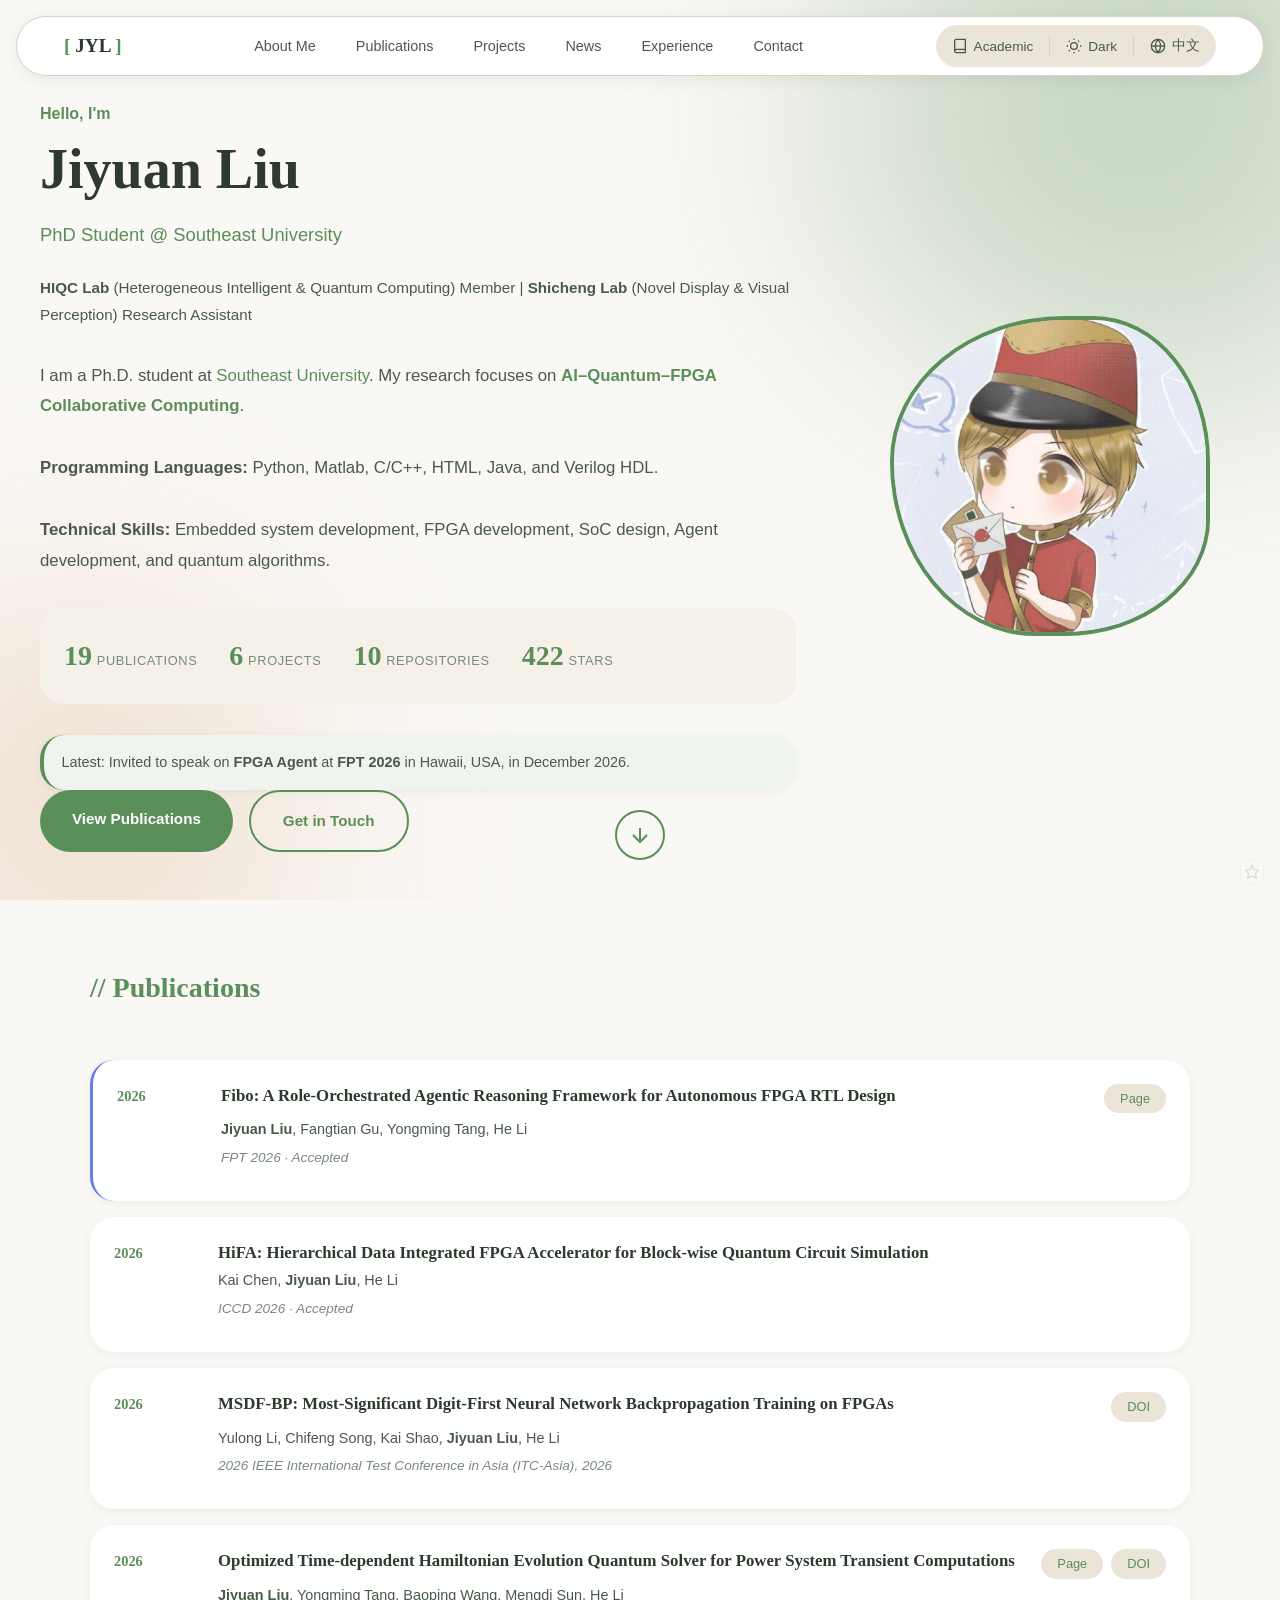
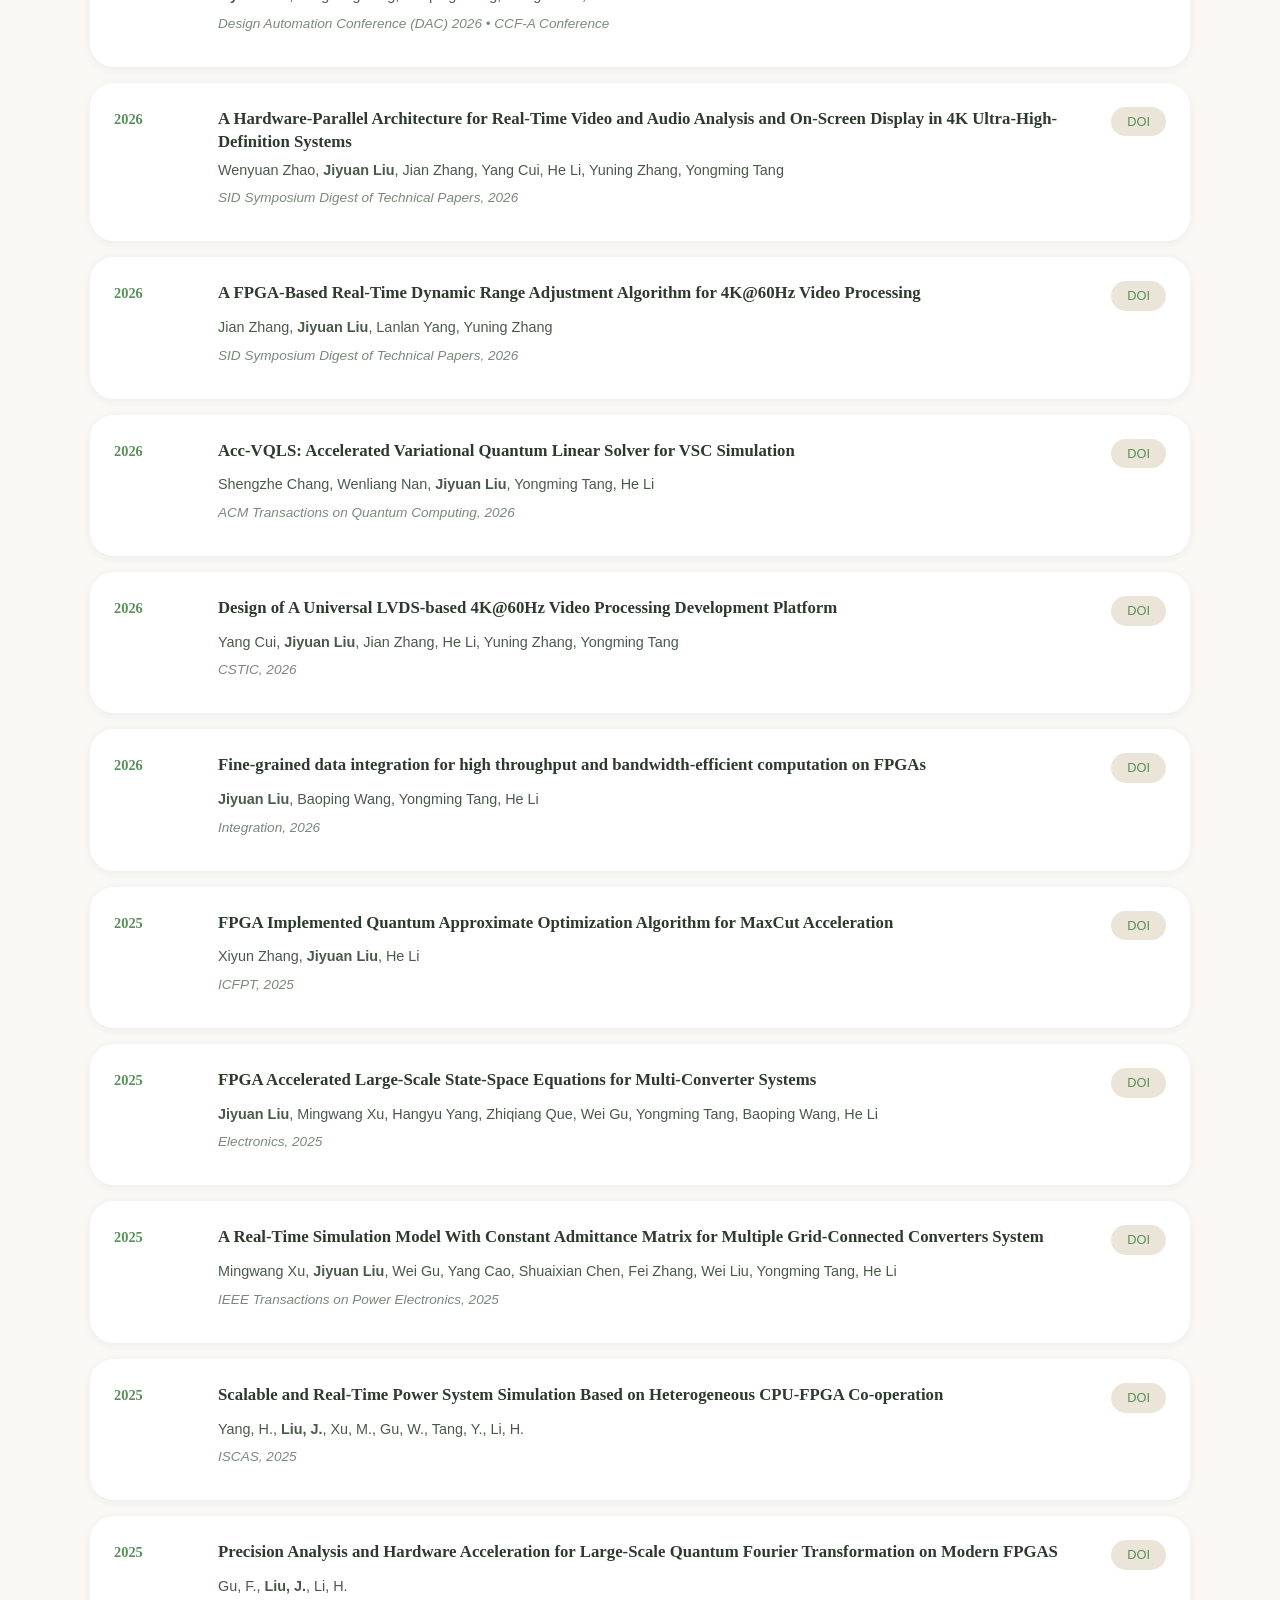
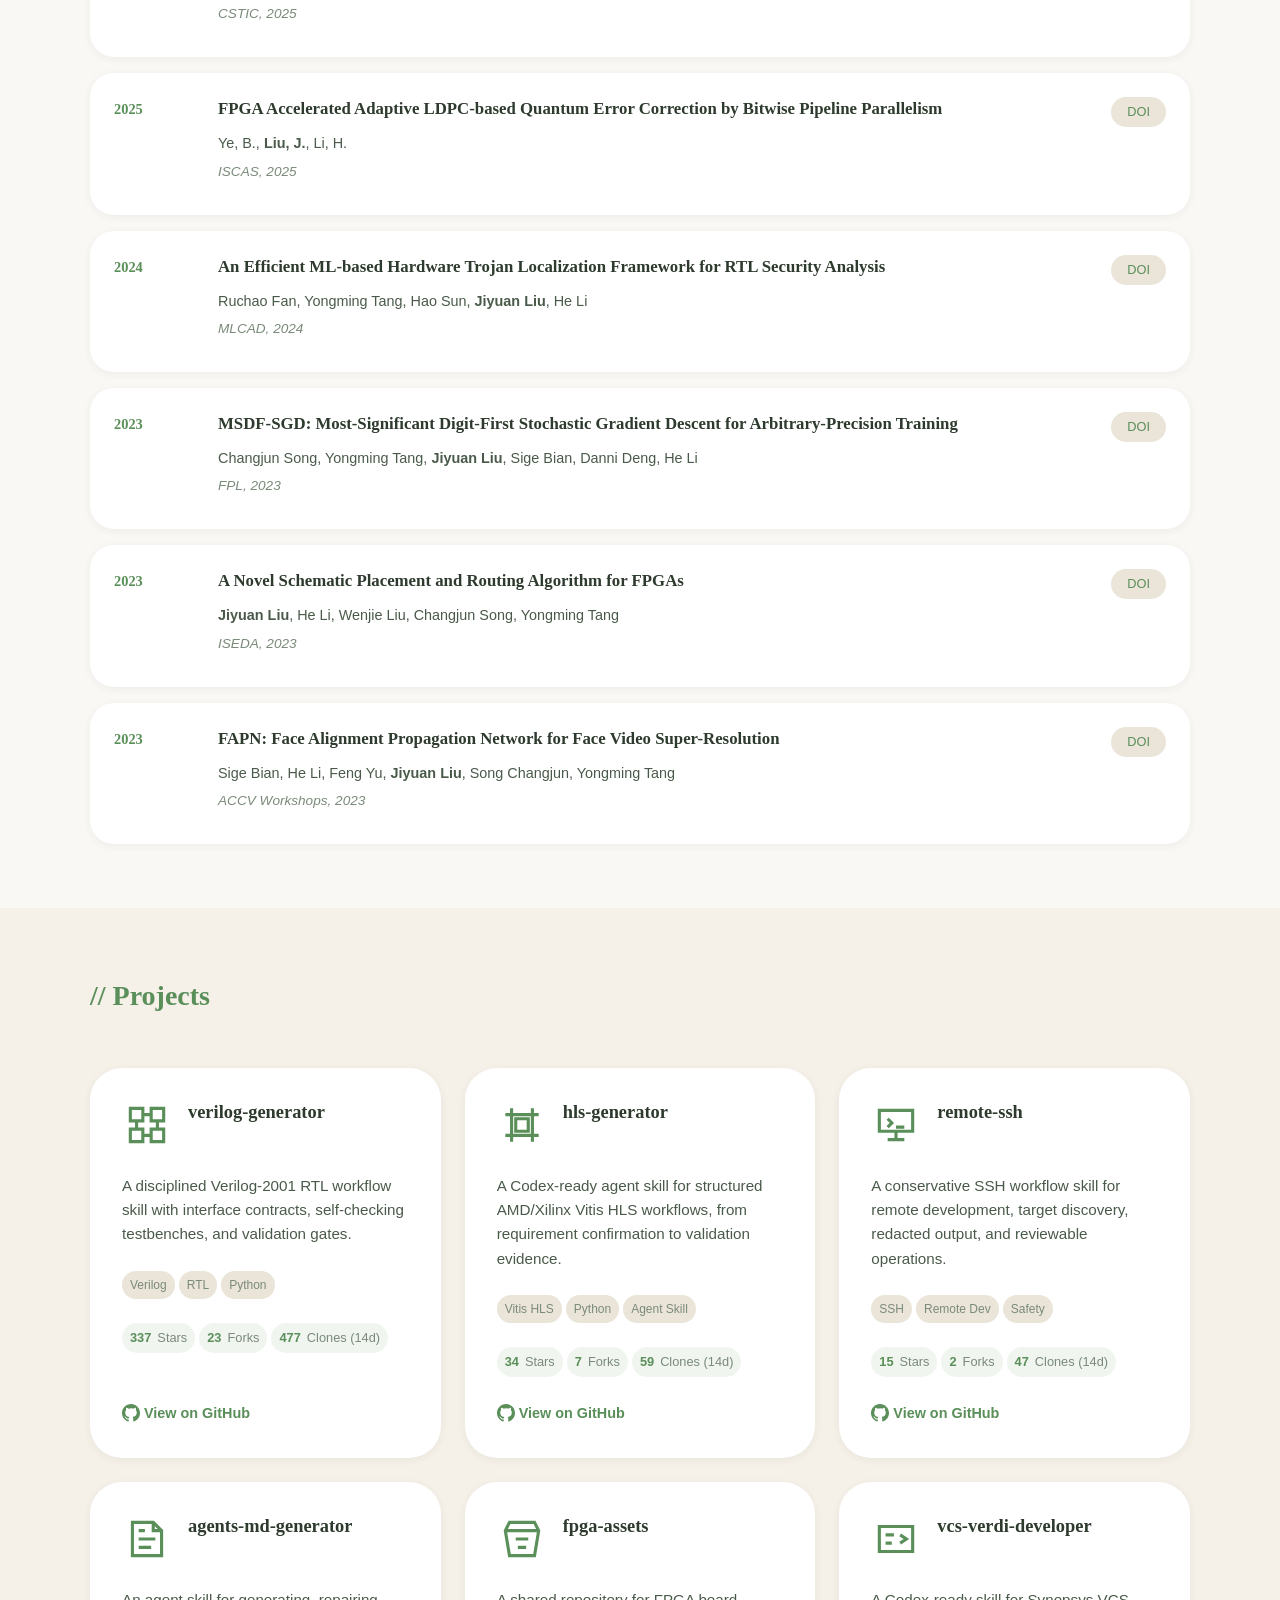
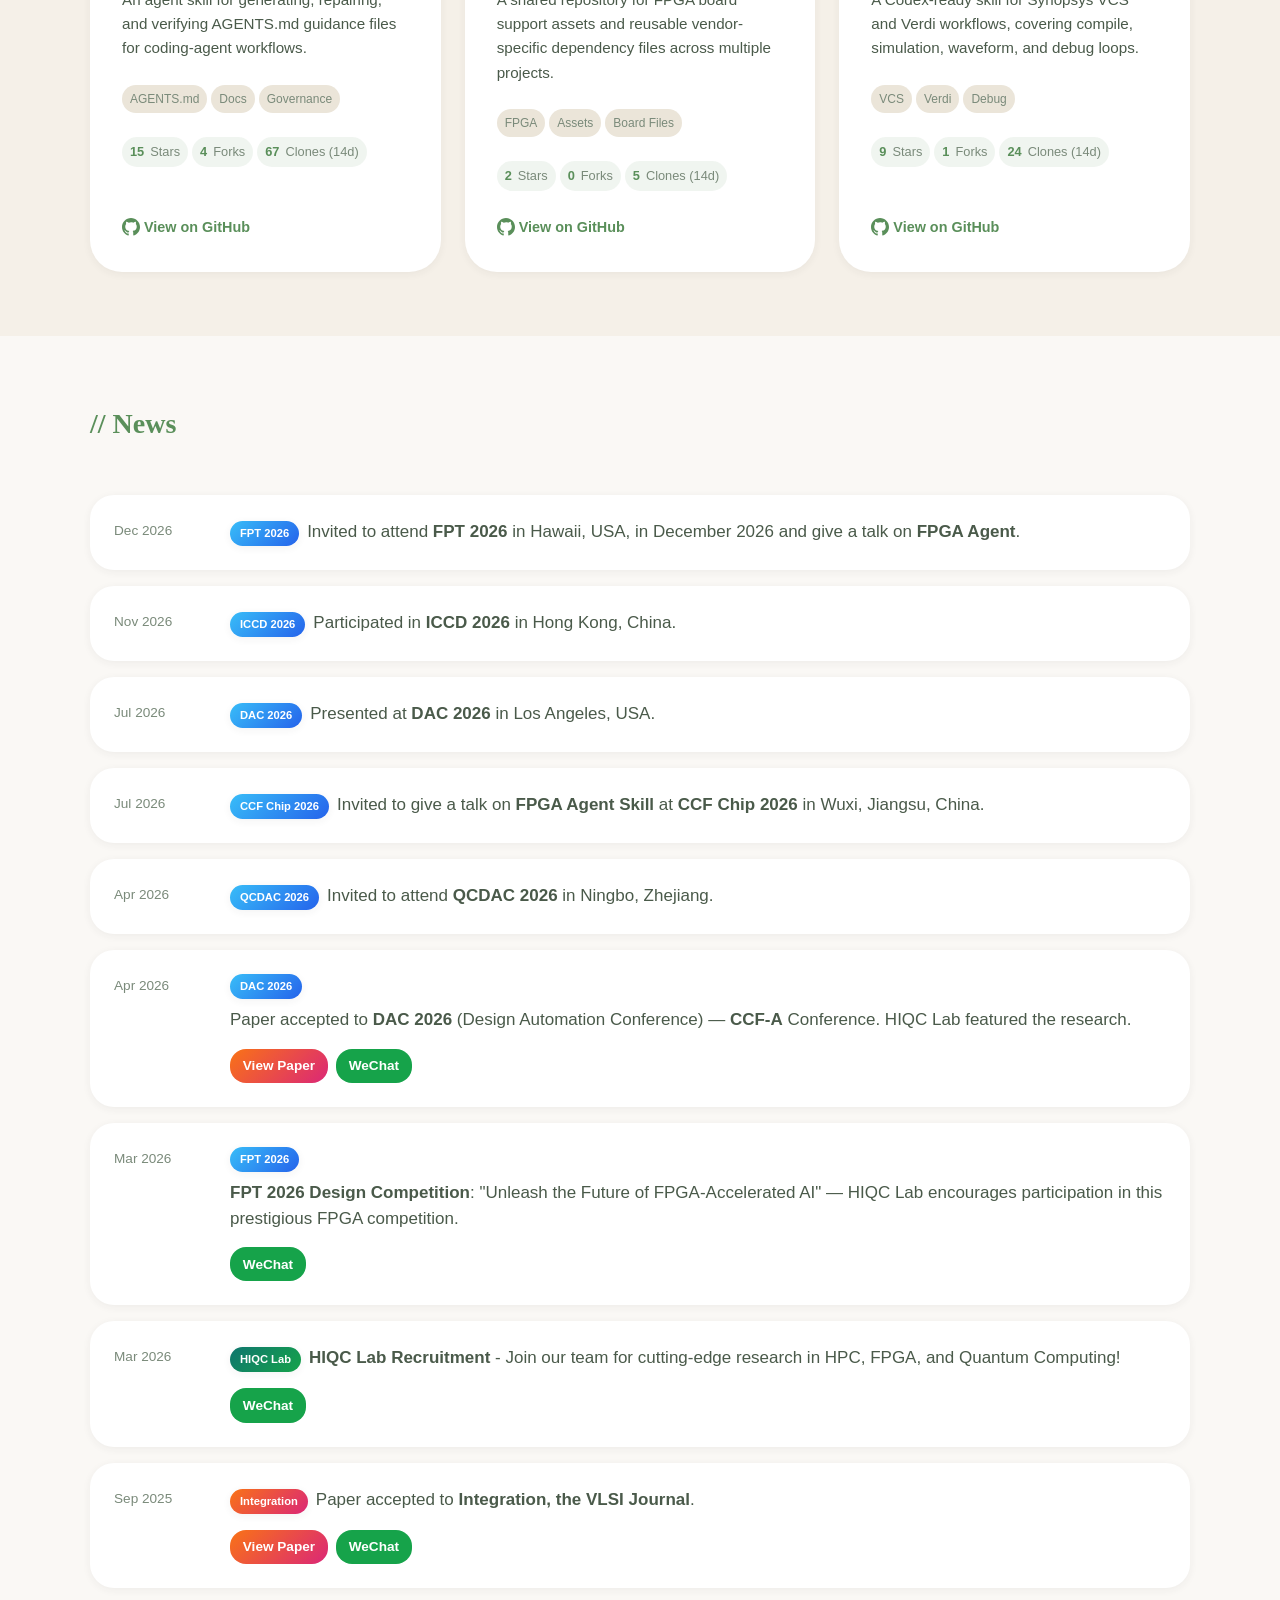
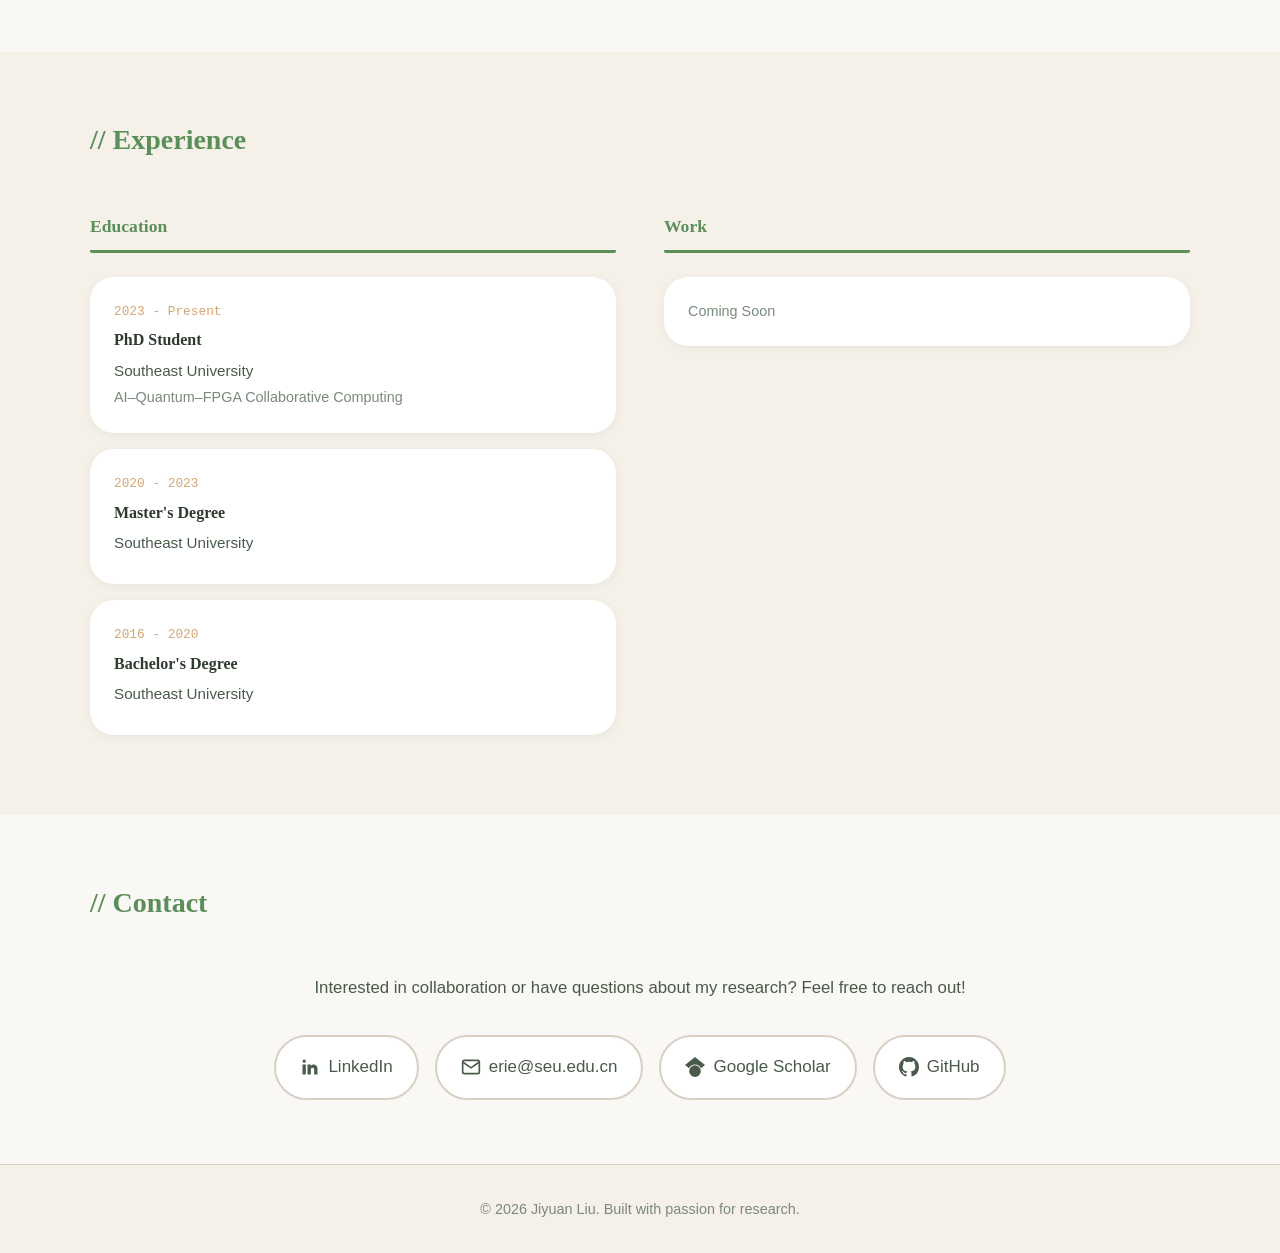
==== commit 39e55b10: "Add Fibo FPT 2026 paper page with framework figure and video" ====
--- a/index.html
+++ b/index.html
@@ -274,7 +274,7 @@
                         <div class="pub-header">
                             <h3 class="pub-title">Fibo: A Role-Orchestrated Agentic Reasoning Framework for Autonomous FPGA RTL Design</h3>
                             <div class="pub-links">
-
+                                <a href="fibo-fpt2026.html" class="pub-link">Page</a>
                             </div>
                         </div>
                         <p class="pub-authors"><strong>Jiyuan Liu</strong>, Fangtian Gu, Yongming Tang, He Li</p>
